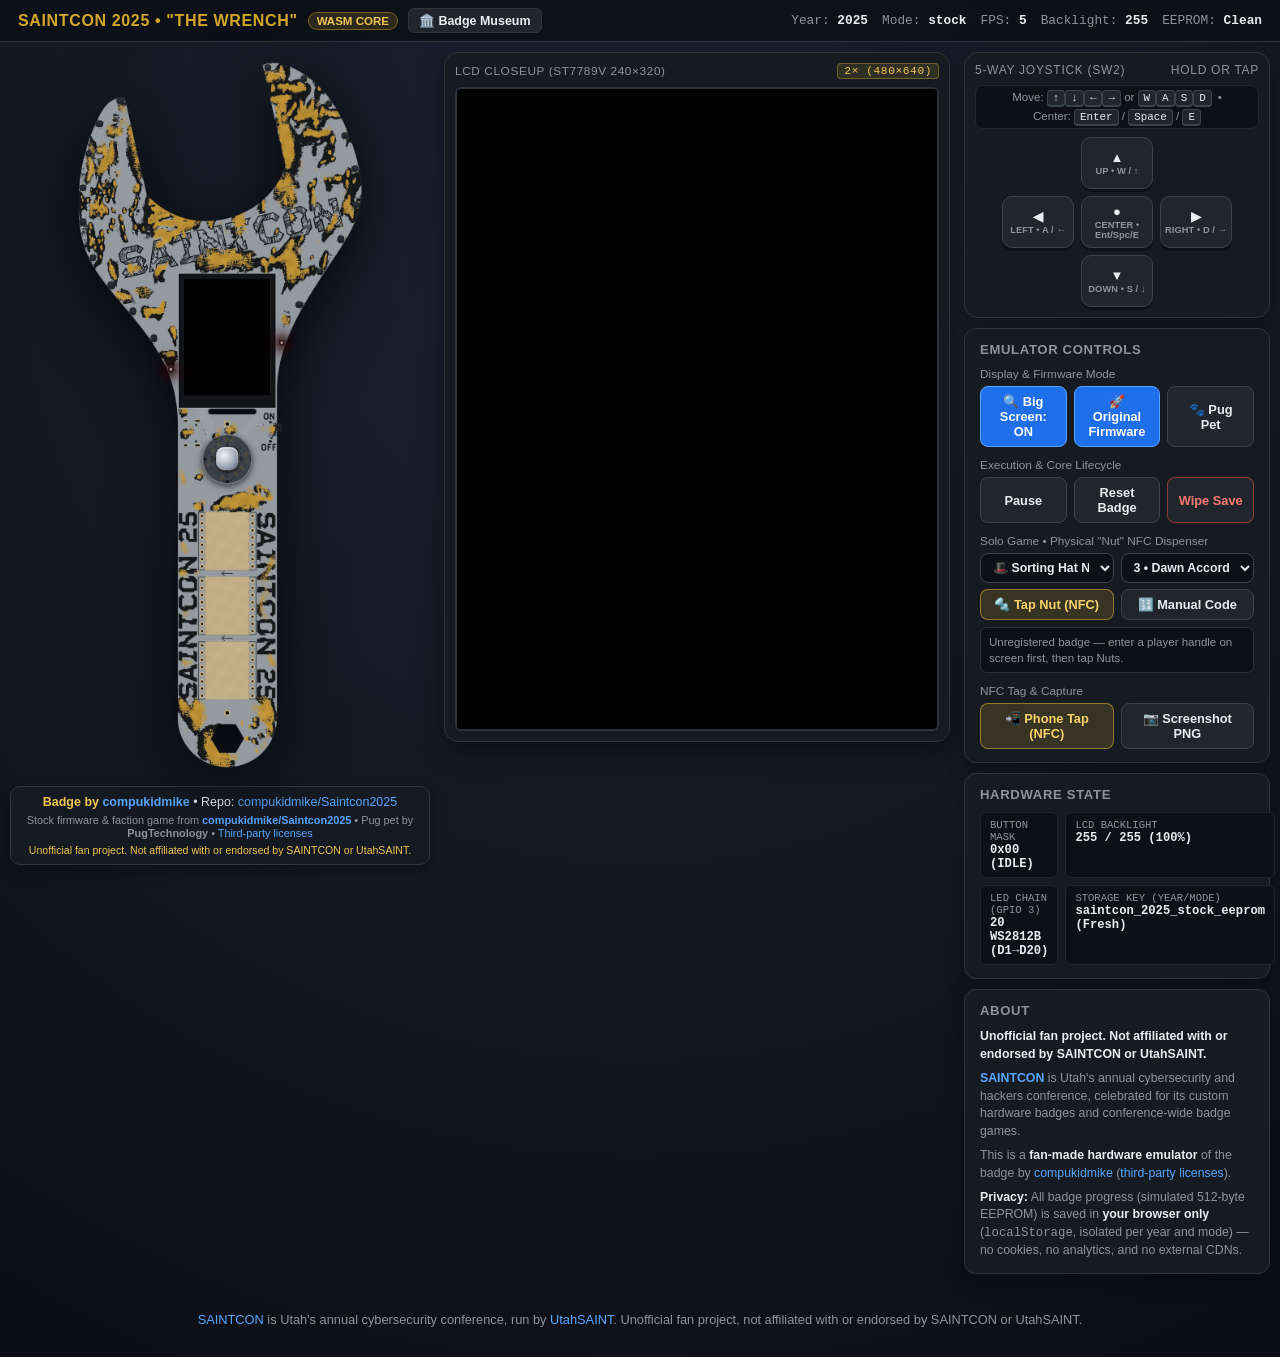
==== emulator/web/index.html @ 4a2c2d84 "Update from 31647ae" ====
<!DOCTYPE html>
<html lang="en">
<head>
  <meta charset="UTF-8" />
  <meta name="viewport" content="width=device-width, initial-scale=1.0" />
  <title>SAINTCON Badge Emulator</title>
  <script>
    (function () {
      var LIVE_YEARS = ['2023', '2024', '2025', '2026'];
      var PROD = 'sc.pug.technology';
      var host = (window.location.hostname || '').toLowerCase();
      var isProdDomain = host === PROD || host.endsWith('.' + PROD);
      var params = new URLSearchParams(window.location.search);
      if (isProdDomain && params.has('year')) {
        var yr = (params.get('year') || '').trim();
        var yearHost = yr.slice(2) + '.' + PROD;
        if (LIVE_YEARS.indexOf(yr) !== -1 && host !== yearHost) {
          params.delete('year');
          var qs = params.toString();
          window.location.replace('https://' + yearHost + '/' + (qs ? '?' + qs : '') + window.location.hash);
          return;
        }
      }
      if (host === PROD && !params.has('year')) {
        window.location.replace('museum.html' + window.location.search + window.location.hash);
      }
    })();
  </script>
  <style>
    :root {
      --bg-dark: #0d1117;
      --panel-bg: #161b22;
      --panel-border: #30363d;
      --text-main: #e6edf3;
      --text-muted: #8b949e;
      --accent-gold: #d4a72c;
      --accent-cyan: #39d353;
      --accent-blue: #58a6ff;
      --danger: #f85149;
    }

    * {
      box-sizing: border-box;
      user-select: none;
      -webkit-user-select: none;
    }

    body {
      margin: 0;
      padding: 0;
      background: radial-gradient(circle at 50% 18%, #1c2331 0%, #0b0e14 100%);
      color: var(--text-main);
      font-family: -apple-system, BlinkMacSystemFont, "Segoe UI", Roboto, Helvetica, Arial, sans-serif;
      min-height: 100vh;
      display: flex;
      flex-direction: column;
      align-items: center;
      overflow-x: hidden;
    }

    a {
      color: var(--accent-blue);
      text-decoration: none;
    }

    a:hover {
      text-decoration: underline;
    }

    header {
      width: 100%;
      max-width: 1480px;
      padding: 8px 18px;
      display: flex;
      align-items: center;
      justify-content: space-between;
      border-bottom: 1px solid var(--panel-border);
      background: rgba(13, 17, 23, 0.9);
      backdrop-filter: blur(8px);
      gap: 12px;
      flex-wrap: wrap;
    }

    .brand {
      display: flex;
      align-items: center;
      gap: 10px;
      flex-wrap: wrap;
    }

    .brand h1 {
      font-size: 1rem;
      margin: 0;
      letter-spacing: 0.04em;
      color: var(--accent-gold);
      text-transform: uppercase;
    }

    .badge-pill {
      font-size: 0.72rem;
      padding: 2px 8px;
      border-radius: 999px;
      font-weight: 600;
      background: rgba(212, 167, 44, 0.16);
      border: 1px solid rgba(212, 167, 44, 0.45);
      color: #f0c654;
    }

    .museum-nav-link {
      font-size: 0.78rem;
      font-weight: 600;
      padding: 4px 10px;
      border-radius: 6px;
      background: #21262d;
      border: 1px solid var(--panel-border);
      color: var(--text-main);
      text-decoration: none;
      transition: border-color 0.12s, background 0.12s;
    }

    .museum-nav-link:hover {
      border-color: var(--accent-blue);
      background: #292e36;
      text-decoration: none;
    }

    .status-strip {
      display: flex;
      align-items: center;
      gap: 14px;
      font-size: 0.8rem;
      font-family: ui-monospace, SFMono-Regular, Menlo, Monaco, Consolas, monospace;
      color: var(--text-muted);
      flex-wrap: wrap;
    }

    .status-strip strong {
      color: var(--text-main);
    }

    /* Main Workspace: Desktop fits badge height, Big Screen next to badge, Controls on right */
    main {
      width: 100%;
      max-width: 1560px;
      flex: 1;
      display: flex;
      flex-direction: row;
      align-items: flex-start;
      justify-content: center;
      gap: 14px;
      padding: 10px 10px 16px;
    }

    /* Column 1: Physical Badge + Credits Strip Under Badge */
    .badge-column {
      display: flex;
      flex-direction: column;
      align-items: center;
      gap: 8px;
      flex-shrink: 0;
      transition: opacity 0.12s ease;
    }

    .badge-column.badge-loading {
      visibility: hidden;
      opacity: 0;
    }

    .board-stage-wrap {
      position: relative;
      display: flex;
      justify-content: center;
      align-items: center;
    }

    /* Tall badge PCB: fit viewport height on desktop while leaving room for credits strip below */
    .board-stage {
      position: relative;
      height: clamp(460px, calc(100vh - 174px), 980px);
      max-width: 88vw;
      aspect-ratio: 784 / 1792;
      filter: drop-shadow(0 14px 32px rgba(0, 0, 0, 0.78));
      touch-action: none;
    }

    /* Landscape wrist badge PCB (e.g. 2024 844x570): size by width so 3-column desktop fits 1280px */
    .board-stage.landscape {
      width: clamp(300px, 28vw, 460px);
      height: auto;
    }

    .board-stage img#board-img {
      width: 100%;
      height: 100%;
      display: block;
      pointer-events: none;
    }

    /* Live LCD Screen Canvas on the PCB */
    .screen-holder {
      position: absolute;
      overflow: hidden;
      background: #05070a;
      box-shadow: inset 0 0 4px rgba(0, 0, 0, 0.9);
      border-radius: 1px;
    }

    .screen-holder.round {
      border-radius: 50%;
    }

    canvas#screen-canvas {
      width: 100%;
      height: 100%;
      display: block;
      image-rendering: -moz-crisp-edges;
      image-rendering: crisp-edges;
      image-rendering: pixelated;
      transform-origin: top left;
    }

    canvas#screen-canvas.touch-enabled,
    canvas#big-screen-canvas.touch-enabled {
      cursor: pointer;
      touch-action: none;
    }

    /* 20 WS2812B-2020 LEDs */
    .led-layer {
      position: absolute;
      inset: 0;
      pointer-events: none;
    }

    .led-dot {
      position: absolute;
      width: 2.3%;
      aspect-ratio: 1 / 1;
      transform: translate(-50%, -50%);
      border-radius: 50%;
      background: #1f242b;
      border: 1px solid rgba(40, 46, 54, 0.85);
      transition: box-shadow 0.03s linear;
    }

    .led-dot.off {
      background: radial-gradient(circle, #2a3038 0%, #15191e 75%, #0d1014 100%);
      box-shadow: inset 0 1px 2px rgba(255, 255, 255, 0.12);
    }

    /* On-board SW2 5-way joystick overlay */
    .sw2-overlay {
      position: absolute;
      transform: translate(-50%, -50%);
      border-radius: 50%;
      cursor: pointer;
      touch-action: none;
      display: flex;
      align-items: center;
      justify-content: center;
    }

    .sw2-Overlay-ring {
      position: absolute;
      inset: 0;
      border-radius: 50%;
      border: 1.5px solid rgba(255, 255, 255, 0.28);
      background: radial-gradient(circle, rgba(30, 36, 46, 0.55) 0%, rgba(12, 16, 22, 0.75) 100%);
      box-shadow: 0 2px 6px rgba(0, 0, 0, 0.65);
      transition: border-color 0.12s, background 0.12s;
    }

    .sw2-overlay:hover .sw2-Overlay-ring,
    .sw2-overlay.active .sw2-Overlay-ring {
      border-color: rgba(88, 166, 255, 0.85);
      background: radial-gradient(circle, rgba(45, 65, 95, 0.7) 0%, rgba(16, 24, 36, 0.85) 100%);
    }

    .sw2-cap {
      position: relative;
      width: 46%;
      height: 46%;
      border-radius: 35%;
      background: radial-gradient(circle at 35% 35%, #f0f4f8 0%, #9aa4b0 60%, #525a65 100%);
      box-shadow: 0 2px 5px rgba(0, 0, 0, 0.8), inset 0 1px 1px rgba(255, 255, 255, 0.8);
      transition: transform 0.05s ease-out, background 0.08s;
      pointer-events: none;
    }

    .sw2-overlay.center-pressed .sw2-cap {
      background: radial-gradient(circle at 35% 35%, #ffd875 0%, #d4a72c 70%, #8a6812 100%);
    }

    /* On-board physical push-button overlays (e.g. 2026 SW2=A, SW3=B) */
    .board-buttons-layer {
      position: absolute;
      inset: 0;
      pointer-events: none;
    }

    .board-push-btn {
      position: absolute;
      transform: translate(-50%, -50%);
      border-radius: 50%;
      border: 1.5px solid rgba(255, 255, 255, 0.32);
      background: radial-gradient(circle, rgba(24, 30, 40, 0.35) 0%, rgba(12, 16, 22, 0.55) 100%);
      color: rgba(255, 255, 255, 0.9);
      font-size: 0.72rem;
      font-weight: 800;
      display: flex;
      align-items: center;
      justify-content: center;
      cursor: pointer;
      pointer-events: auto;
      touch-action: none;
      box-shadow: 0 2px 6px rgba(0, 0, 0, 0.5);
      transition: border-color 0.1s, background 0.1s, transform 0.05s;
    }

    .board-push-btn:hover {
      border-color: rgba(88, 166, 255, 0.9);
      background: radial-gradient(circle, rgba(45, 70, 105, 0.55) 0%, rgba(16, 24, 36, 0.75) 100%);
    }

    .board-push-btn.pressed {
      transform: translate(-50%, -50%) scale(0.92);
      border-color: #ffd33d;
      background: radial-gradient(circle, rgba(212, 167, 44, 0.78) 0%, rgba(138, 104, 18, 0.85) 100%);
      color: #ffffff;
    }

    /* Credits Strip Directly Under the Badge (Owner Rule) */
    .badge-credits-strip {
      background: rgba(22, 27, 34, 0.92);
      border: 1px solid var(--panel-border);
      border-radius: 10px;
      padding: 7px 12px;
      text-align: center;
      max-width: 420px;
      width: 100%;
      box-shadow: 0 4px 14px rgba(0, 0, 0, 0.35);
      user-select: text;
      -webkit-user-select: text;
    }

    .badge-credits-strip .credits-primary {
      font-size: 0.78rem;
      color: var(--text-main);
      line-height: 1.35;
    }

    .badge-credits-strip .credits-primary strong {
      color: #f0c654;
    }

    .badge-credits-strip .credits-secondary {
      margin-top: 3px;
      font-size: 0.68rem;
      color: var(--text-muted);
      line-height: 1.25;
    }

    .badge-credits-strip .credits-disclaimer {
      margin-top: 3px;
      font-size: 0.66rem;
      color: #f0c654;
      line-height: 1.25;
    }

    /* Column 2: Big Screen Panel (Integer-scaled crisp 240x320 LCD copy next to badge) */
    .big-screen-column {
      display: flex;
      flex-direction: column;
      align-items: center;
      gap: 8px;
      flex-shrink: 0;
    }

    .big-screen-column.hidden {
      display: none !important;
    }

    .big-screen-card {
      background: var(--panel-bg);
      border: 1px solid var(--panel-border);
      border-radius: 14px;
      padding: 10px;
      display: flex;
      flex-direction: column;
      align-items: center;
      gap: 8px;
      box-shadow: 0 10px 28px rgba(0, 0, 0, 0.45);
    }

    .big-screen-header {
      width: 100%;
      display: flex;
      align-items: center;
      justify-content: space-between;
      font-size: 0.74rem;
      text-transform: uppercase;
      letter-spacing: 0.05em;
      color: var(--text-muted);
      gap: 8px;
    }

    .big-screen-scale-tag {
      font-family: ui-monospace, SFMono-Regular, Menlo, Monaco, Consolas, monospace;
      font-size: 0.7rem;
      color: #f0c654;
      background: rgba(212, 167, 44, 0.14);
      border: 1px solid rgba(212, 167, 44, 0.4);
      padding: 1px 6px;
      border-radius: 4px;
    }

    .big-screen-bezel {
      background: #05070a;
      border: 2px solid #2d333b;
      border-radius: 6px;
      overflow: hidden;
      box-shadow: inset 0 0 8px rgba(0, 0, 0, 0.95);
      display: flex;
      align-items: center;
      justify-content: center;
    }

    .big-screen-bezel.round {
      border-radius: 50%;
    }

    canvas#big-screen-canvas {
      display: block;
      width: 480px;
      height: 640px;
      image-rendering: -moz-crisp-edges;
      image-rendering: crisp-edges;
      image-rendering: pixelated;
    }

    /* Column 3: Joystick Pad + Controls + Telemetry + About */
    .controls-column {
      flex: 1;
      min-width: 286px;
      max-width: 420px;
      display: flex;
      flex-direction: column;
      gap: 10px;
    }

    /* Touch-Friendly 5-Way Joystick Pad + Key Hints */
    .touch-dpad-card {
      background: var(--panel-bg);
      border: 1px solid var(--panel-border);
      border-radius: 14px;
      padding: 10px 10px;
      display: flex;
      flex-direction: column;
      align-items: center;
      gap: 8px;
      width: 100%;
      box-shadow: 0 8px 24px rgba(0, 0, 0, 0.35);
    }

    .touch-dpad-title {
      font-size: 0.75rem;
      text-transform: uppercase;
      letter-spacing: 0.06em;
      color: var(--text-muted);
      display: flex;
      justify-content: space-between;
      align-items: center;
      width: 100%;
      gap: 6px;
      flex-wrap: wrap;
    }

    .key-hints-bar {
      width: 100%;
      display: flex;
      flex-wrap: wrap;
      justify-content: center;
      gap: 6px;
      font-size: 0.72rem;
      color: var(--text-muted);
      background: #0d1117;
      border: 1px solid #21262d;
      border-radius: 8px;
      padding: 5px 8px;
    }

    .key-hints-bar kbd {
      background: #21262d;
      border: 1px solid #3b434d;
      border-bottom-width: 2px;
      border-radius: 4px;
      padding: 1px 5px;
      font-family: ui-monospace, SFMono-Regular, Menlo, Monaco, Consolas, monospace;
      font-size: 0.68rem;
      color: var(--text-main);
    }

    .pad-layout {
      display: flex;
      align-items: center;
      justify-content: center;
      gap: 10px;
      width: 100%;
      flex-wrap: nowrap;
    }

    .dpad-grid {
      display: grid;
      grid-template-columns: repeat(3, 72px);
      grid-template-rows: repeat(3, 52px);
      gap: 7px;
      touch-action: none;
    }

    .pad-layout:has(.action-pad-col.visible) .dpad-grid {
      grid-template-columns: repeat(3, 58px);
      grid-template-rows: repeat(3, 48px);
      gap: 6px;
    }

    .action-pad-col {
      display: none;
      flex-direction: column;
      gap: 10px;
      touch-action: none;
    }

    .action-pad-col.visible {
      display: flex;
    }

    .action-pad-btn {
      width: 64px;
      height: 73px;
      border-radius: 14px;
      background: #21262d;
      border: 1px solid #3b434d;
    }

    .action-pad-btn.btn-a {
      border-color: rgba(63, 185, 80, 0.55);
    }

    .action-pad-btn.btn-b {
      border-color: rgba(212, 167, 44, 0.55);
    }

    .dpad-btn {
      background: #21262d;
      border: 1px solid #3b434d;
      border-radius: 10px;
      color: var(--text-main);
      font-size: 0.82rem;
      font-weight: 700;
      display: flex;
      flex-direction: column;
      align-items: center;
      justify-content: center;
      cursor: pointer;
      touch-action: none;
      box-shadow: 0 3px 0 #0d1117;
      transition: transform 0.05s, background 0.08s, border-color 0.08s;
      padding: 2px;
    }

    .dpad-btn span.sub {
      font-size: 0.58rem;
      font-weight: 600;
      color: var(--text-muted);
      margin-top: 1px;
      letter-spacing: 0.01em;
    }

    .dpad-btn:active,
    .dpad-btn.pressed {
      transform: translateY(2px);
      box-shadow: 0 1px 0 #0d1117;
      background: #1f6feb;
      border-color: #79c0ff;
      color: #ffffff;
    }

    .dpad-btn:active span.sub,
    .dpad-btn.pressed span.sub {
      color: #dbeafe;
    }

    .dpad-btn.center-btn.pressed {
      background: #b8860b;
      border-color: #ffd33d;
    }

    .panel-card {
      background: var(--panel-bg);
      border: 1px solid var(--panel-border);
      border-radius: 12px;
      padding: 13px 15px;
      box-shadow: 0 6px 20px rgba(0, 0, 0, 0.3);
    }

    .panel-card h2 {
      margin: 0 0 10px 0;
      font-size: 0.82rem;
      text-transform: uppercase;
      letter-spacing: 0.05em;
      color: var(--text-muted);
      display: flex;
      align-items: center;
      justify-content: space-between;
    }

    .control-group {
      margin-bottom: 11px;
    }

    .control-group:last-child {
      margin-bottom: 0;
    }

    .control-label {
      font-size: 0.74rem;
      color: var(--text-muted);
      margin-bottom: 5px;
      display: block;
    }

    .btn-row {
      display: flex;
      gap: 7px;
      flex-wrap: wrap;
    }

    button.ctrl-btn {
      flex: 1;
      min-width: 56px;
      padding: 7px 10px;
      border-radius: 8px;
      border: 1px solid #3b434d;
      background: #21262d;
      color: var(--text-main);
      font-size: 0.8rem;
      font-weight: 600;
      cursor: pointer;
      transition: background 0.12s, border-color 0.12s, transform 0.05s;
    }

    button.ctrl-btn:hover:not(:disabled) {
      background: #292e36;
      border-color: #58a6ff;
    }

    button.ctrl-btn:active:not(:disabled) {
      transform: translateY(1px);
    }

    button.ctrl-btn.active {
      background: #1f6feb;
      border-color: #58a6ff;
      color: #ffffff;
    }

    button.ctrl-btn:disabled {
      opacity: 0.55;
      cursor: not-allowed;
    }

    button.ctrl-btn.warn {
      border-color: rgba(248, 81, 73, 0.5);
      color: #ff7b72;
    }

    button.ctrl-btn.warn:hover {
      background: rgba(248, 81, 73, 0.18);
      border-color: var(--danger);
    }

    button.ctrl-btn.gold {
      background: rgba(212, 167, 44, 0.18);
      border-color: rgba(212, 167, 44, 0.6);
      color: #f8d26a;
    }

    button.ctrl-btn.gold:hover {
      background: rgba(212, 167, 44, 0.28);
      border-color: #f8d26a;
    }

    select.nut-select {
      flex: 1;
      min-width: 110px;
      padding: 6px 8px;
      border-radius: 8px;
      border: 1px solid #3b434d;
      background: #0d1117;
      color: var(--text-main);
      font-size: 0.77rem;
      font-weight: 600;
    }

    select.nut-select:focus {
      outline: none;
      border-color: #58a6ff;
    }

    .nut-status-box {
      margin-top: 7px;
      padding: 6px 8px;
      border-radius: 7px;
      background: #0d1117;
      border: 1px solid #2a313a;
      font-size: 0.72rem;
      color: var(--text-muted);
      line-height: 1.4;
    }

    .nut-status-box strong {
      color: #f8d26a;
      font-family: ui-monospace, SFMono-Regular, Menlo, Monaco, Consolas, monospace;
    }

    /* 2024 Virtual IR Towers Panel */
    .towers-hint {
      font-size: 0.73rem;
      color: var(--text-muted);
      line-height: 1.38;
      margin: 0 0 7px 0;
    }

    .towers-hint strong {
      color: #f0c654;
    }

    .towers-grid {
      display: grid;
      grid-template-columns: repeat(2, minmax(0, 1fr));
      gap: 5px;
      margin-bottom: 7px;
    }

    button.tower-station-btn {
      display: flex;
      flex-direction: column;
      align-items: flex-start;
      gap: 2px;
      padding: 5px 7px;
      border-radius: 8px;
      border: 1px solid #30363d;
      background: #0d1117;
      color: var(--text-main);
      cursor: pointer;
      text-align: left;
      transition: border-color 0.1s, background 0.1s;
    }

    button.tower-station-btn:hover {
      border-color: #f0883e;
      background: rgba(240, 136, 62, 0.12);
    }

    button.tower-station-btn.active-beacon {
      border-color: #f0883e;
      background: rgba(240, 136, 62, 0.18);
      box-shadow: 0 0 0 1px rgba(240, 136, 62, 0.35) inset;
    }

    button.tower-station-btn.defeated {
      border-color: rgba(63, 185, 80, 0.55);
      background: rgba(46, 160, 67, 0.11);
    }

    .tower-btn-top {
      width: 100%;
      display: flex;
      align-items: center;
      justify-content: space-between;
      gap: 4px;
      font-size: 0.73rem;
      font-weight: 700;
    }

    .tower-name {
      overflow: hidden;
      text-overflow: ellipsis;
      white-space: nowrap;
    }

    .tower-lvl {
      font-family: ui-monospace, SFMono-Regular, Menlo, Monaco, Consolas, monospace;
      font-size: 0.65rem;
      color: #f0c654;
      background: rgba(212, 167, 44, 0.14);
      border: 1px solid rgba(212, 167, 44, 0.38);
      border-radius: 4px;
      padding: 0 4px;
      flex-shrink: 0;
    }

    .tower-meta {
      font-size: 0.65rem;
      font-family: ui-monospace, SFMono-Regular, Menlo, Monaco, Consolas, monospace;
      color: var(--text-muted);
      overflow: hidden;
      text-overflow: ellipsis;
      white-space: nowrap;
      width: 100%;
    }

    button.tower-station-btn.defeated .tower-meta {
      color: #56d364;
    }

    /* 2023 Incidents Companion — 4 Virtual I2C Minibadge Slots */
    .mb-slots-grid {
      display: grid;
      grid-template-columns: repeat(2, minmax(0, 1fr));
      gap: 6px;
      margin-bottom: 7px;
    }

    .mb-slot-item {
      display: flex;
      flex-direction: column;
      gap: 2px;
    }

    .mb-slot-label {
      font-size: 0.65rem;
      font-weight: 700;
      letter-spacing: 0.03em;
      color: var(--text-muted);
      font-family: ui-monospace, SFMono-Regular, Menlo, Monaco, Consolas, monospace;
    }

    /* Phone Tap Notification Banner: Styled like a phone notification sliding in, dismisses on click */
    .phone-notification {
      position: fixed;
      top: 54px;
      right: 20px;
      transform: translateY(-150%);
      width: min(92vw, 400px);
      background: rgba(20, 28, 42, 0.97);
      backdrop-filter: blur(14px);
      -webkit-backdrop-filter: blur(14px);
      border: 1px solid rgba(121, 192, 255, 0.5);
      border-radius: 18px;
      padding: 12px 16px;
      display: flex;
      flex-direction: column;
      gap: 5px;
      box-shadow: 0 18px 42px rgba(0, 0, 0, 0.75), 0 0 0 1px rgba(255, 255, 255, 0.08) inset;
      cursor: pointer;
      z-index: 1000;
      opacity: 0;
      pointer-events: none;
      transition: transform 0.32s cubic-bezier(0.22, 1, 0.36, 1), opacity 0.24s ease;
    }

    .phone-notification.visible {
      transform: translateY(0);
      opacity: 1;
      pointer-events: auto;
    }

    .phone-notif-pill-handle {
      width: 36px;
      height: 4px;
      border-radius: 999px;
      background: rgba(255, 255, 255, 0.24);
      align-self: center;
      margin-bottom: 2px;
    }

    .notif-header {
      display: flex;
      align-items: center;
      justify-content: space-between;
      font-size: 0.72rem;
      color: #93c5fd;
      text-transform: uppercase;
      letter-spacing: 0.05em;
      font-weight: 600;
    }

    .notif-dismiss-hint {
      font-size: 0.68rem;
      color: #9ca3af;
      text-transform: none;
      font-weight: 500;
    }

    .notif-body {
      font-size: 0.94rem;
      font-weight: 600;
      color: #f9fafb;
      word-break: break-word;
      line-height: 1.35;
    }

    .notif-meta {
      font-size: 0.71rem;
      font-family: ui-monospace, SFMono-Regular, Menlo, Monaco, Consolas, monospace;
      color: #9ca3af;
    }

    .telemetry-grid {
      display: grid;
      grid-template-columns: repeat(2, 1fr);
      gap: 7px;
      font-size: 0.76rem;
      font-family: ui-monospace, SFMono-Regular, Menlo, Monaco, Consolas, monospace;
    }

    .telemetry-item {
      background: #0d1117;
      border: 1px solid #21262d;
      border-radius: 6px;
      padding: 6px 9px;
    }

    .telemetry-item .k {
      color: var(--text-muted);
      font-size: 0.66rem;
      display: block;
    }

    .telemetry-item .v {
      color: var(--text-main);
      font-weight: 600;
    }

    /* Short About Section */
    .about-card p {
      margin: 0 0 7px 0;
      font-size: 0.77rem;
      line-height: 1.42;
      color: var(--text-muted);
      user-select: text;
      -webkit-user-select: text;
    }

    .about-card p:last-child {
      margin-bottom: 0;
    }

    .about-card strong {
      color: var(--text-main);
    }

    /* Coming Soon Overlay for Unbuilt Years */
    .coming-soon-banner {
      display: none;
      background: rgba(212, 167, 44, 0.12);
      border: 1px solid rgba(212, 167, 44, 0.5);
      border-radius: 12px;
      padding: 16px 20px;
      max-width: 640px;
      margin: 18px auto 0;
      text-align: center;
    }

    .coming-soon-banner.visible {
      display: block;
    }

    .coming-soon-banner.error {
      background: rgba(248, 81, 73, 0.16);
      border-color: rgba(248, 81, 73, 0.65);
      color: #ffdcd7;
    }

    .storage-warning-note {
      display: none;
      margin-top: 6px;
      padding: 5px 8px;
      border-radius: 6px;
      background: rgba(248, 81, 73, 0.15);
      border: 1px solid rgba(248, 81, 73, 0.55);
      color: #ff7b72;
      font-size: 0.72rem;
      font-weight: 600;
      text-align: center;
    }

    .storage-warning-note.visible {
      display: block;
    }

    /* Phone / Narrow Viewport Layout: Badge on top, then Big Joystick Pad, Big Screen off by default */
    @media (max-width: 820px) {
      header {
        padding: 6px 12px;
        gap: 6px;
      }

      .brand h1 {
        font-size: 0.9rem;
      }

      .status-strip {
        gap: 8px;
        font-size: 0.72rem;
      }

      main {
        flex-direction: column;
        align-items: center;
        gap: 10px;
        padding: 8px 10px 20px;
      }

      .badge-column {
        order: 1;
        width: 100%;
        gap: 6px;
      }

      .board-stage {
        height: min(45vh, 390px);
        min-height: 280px;
        max-width: 82vw;
      }

      .board-stage.landscape {
        width: min(94vw, 420px);
        max-width: 94vw;
        height: auto;
        min-height: 0;
      }

      .badge-credits-strip {
        padding: 5px 10px;
      }

      .badge-credits-strip .credits-primary {
        font-size: 0.7rem;
      }

      .badge-credits-strip .credits-secondary {
        font-size: 0.63rem;
      }

      .controls-column {
        order: 2;
        width: 100%;
        max-width: 400px;
        gap: 10px;
      }

      .big-screen-column {
        order: 3;
        width: 100%;
      }

      .phone-notification {
        top: 12px;
        left: 50%;
        right: auto;
        transform: translate(-50%, -150%);
      }

      .phone-notification.visible {
        transform: translate(-50%, 0);
      }
    }
    .site-footer {
      text-align: center;
      font-size: 0.8rem;
      color: #8b949e;
      padding: 20px 16px 28px;
      line-height: 1.6;
    }
    .site-footer a { color: #58a6ff; text-decoration: none; }
    .site-footer a:hover { text-decoration: underline; }
  </style>
</head>
<body>
  <!-- Sliding Phone NFC Tap Notification (Click anywhere on card to dismiss) -->
  <div id="phone-notification" class="phone-notification" role="status" aria-live="polite" title="Click to dismiss">
    <div class="phone-notif-pill-handle"></div>
    <div class="notif-header">
      <span>📲 NFC Tag Read • ST25DV04K</span>
      <span class="notif-dismiss-hint">Tap to dismiss ✕</span>
    </div>
    <div id="notif-text" class="notif-body">—</div>
    <div id="notif-meta" class="notif-meta">NDEF Text Record (Bytes 0–255)</div>
  </div>

  <header>
    <div class="brand">
      <h1 id="page-heading">SAINTCON Badge Emulator</h1>
      <span id="core-mode-pill" class="badge-pill">LOADING...</span>
      <a class="museum-nav-link" id="museum-nav-link" href="museum.html">🏛️ Badge Museum</a>
    </div>
    <div class="status-strip">
      <span>Year: <strong id="year-readout">—</strong></span>
      <span>Mode: <strong id="mode-readout">—</strong></span>
      <span>FPS: <strong id="fps-readout">0</strong></span>
      <span id="speed-strip-item">Speed: <strong id="speed-readout">1x</strong></span>
      <span>Backlight: <strong id="backlight-readout">255</strong></span>
      <span>EEPROM: <strong id="eeprom-status">Clean</strong></span>
    </div>
  </header>

  <div id="coming-soon-banner" class="coming-soon-banner"></div>

  <main>
    <!-- Column 1: Physical Badge + Credits Strip Under Badge -->
    <div id="badge-column" class="badge-column badge-loading">
      <div class="board-stage-wrap">
        <div id="board-stage" class="board-stage">
          <img id="board-img" src="[data-uri]" alt="SAINTCON Badge PCB" draggable="false" />
          <div id="screen-holder" class="screen-holder">
            <canvas id="screen-canvas" width="240" height="320"></canvas>
          </div>
          <div id="led-layer" class="led-layer"></div>
          <div id="sw2-overlay" class="sw2-overlay" title="5-Way Navigation Switch: Drag/Hold or Click">
            <div class="sw2-Overlay-ring"></div>
            <div id="sw2-cap" class="sw2-cap"></div>
          </div>
          <div id="board-buttons-layer" class="board-buttons-layer"></div>
        </div>
      </div>

      <!-- Credits Strip Directly Under the Badge (Visible on Page) -->
      <div id="badge-credits-strip" class="badge-credits-strip" aria-label="Badge Credits">
        <div class="credits-primary" id="credits-primary-line">
          Loading badge profile…
        </div>
        <div class="credits-secondary" id="credits-secondary-line"></div>
        <div class="credits-disclaimer" id="credits-disclaimer-line">
          Unofficial fan project. Not affiliated with or endorsed by SAINTCON or UtahSAINT.
        </div>
      </div>
    </div>

    <!-- Column 2: Big Screen Copy (integer scaled, nearest-neighbor; ON by default on desktop, OFF on phones) -->
    <div id="big-screen-panel" class="big-screen-column">
      <div class="big-screen-card">
        <div class="big-screen-header">
          <span id="big-screen-title">LCD Closeup (ST7789V 240×320)</span>
          <span id="big-screen-scale-label" class="big-screen-scale-tag">2× (480×640)</span>
        </div>
        <div id="big-screen-bezel" class="big-screen-bezel">
          <canvas id="big-screen-canvas" width="480" height="640"></canvas>
        </div>
      </div>
    </div>

    <!-- Column 3: Big Joystick Pad / Virtual Towers (immediately under badge on phones) + Controls + Hardware State + About -->
    <div class="controls-column">
      <!-- 2024 Wrist Badge Virtual IR Towers Panel -->
      <div class="panel-card" id="towers-panel-card" style="display: none;" aria-label="Virtual IR Tower Stations">
        <h2>Towers (11 IR Stations)</h2>
        <p class="towers-hint">
          <strong>Touchscreen badge:</strong> tap or drag directly on the badge LCD. Click a tower below to walk up to its IR beacon:
        </p>
        <div id="towers-grid" class="towers-grid" aria-label="11 Virtual IR Tower Stations"></div>
        <div class="btn-row" style="margin-bottom: 6px;">
          <button type="button" class="ctrl-btn gold" id="btn-ir-levelup" title="Send a Community Level-Up IR beacon">⬆️ Level-Up IR</button>
          <button type="button" class="ctrl-btn" id="btn-ir-savior" title="Send a Savior revive IR beacon when disconnected">🚑 Savior IR</button>
          <button type="button" class="ctrl-btn" id="btn-towers-respawn" title="Restore all 11 towers to full health">🔄 Respawn</button>
        </div>
        <div class="btn-row">
          <select id="wrist-tilt-select" class="nut-select" aria-label="Wrist Accelerometer Tilt (MC3419)">
            <option value="0,0,16384">⌚ Wrist Tilt: Flat (0, 0, +1g)</option>
            <option value="-16384,0,0">⌚ Wrist Tilt: Left (-1g, 0, 0)</option>
            <option value="16384,0,0">⌚ Wrist Tilt: Right (+1g, 0, 0)</option>
            <option value="0,16384,0">⌚ Wrist Tilt: Forward (0, +1g, 0)</option>
            <option value="0,-16384,0">⌚ Wrist Tilt: Back (0, -1g, 0)</option>
            <option value="0,0,-16384">⌚ Wrist Tilt: Flipped (0, 0, -1g)</option>
          </select>
        </div>
        <div class="nut-status-box" id="towers-status-box">
          Tap the badge screen to register a handle, then click any tower above to receive its IR beacon.
        </div>
      </div>

      <!-- Larger Touch-Friendly Joystick + Action Buttons Pad with Key Hints -->
      <div class="touch-dpad-card" id="touch-dpad-card" aria-label="Touch Controls Pad">
        <div class="touch-dpad-title">
          <span id="dpad-title-label">5-Way Joystick (SW2)</span>
          <span>Hold or Tap</span>
        </div>
        <div id="key-hints-bar" class="key-hints-bar" aria-label="Keyboard Controls Hint">
          <span>Move: <kbd>↑</kbd><kbd>↓</kbd><kbd>←</kbd><kbd>→</kbd> or <kbd>W</kbd><kbd>A</kbd><kbd>S</kbd><kbd>D</kbd></span>
          <span>•</span>
          <span>Center: <kbd>Enter</kbd> / <kbd>Space</kbd> / <kbd>E</kbd></span>
        </div>
        <div class="pad-layout">
          <div class="dpad-grid">
            <div></div>
            <button type="button" class="dpad-btn" data-btn-bit="1" id="pad-up">
              ▲<span class="sub">UP • W / ↑</span>
            </button>
            <div></div>

            <button type="button" class="dpad-btn" data-btn-bit="4" id="pad-left">
              ◀<span class="sub">LEFT • A / ←</span>
            </button>
            <button type="button" class="dpad-btn center-btn" data-btn-bit="16" id="pad-center">
              ●<span class="sub" id="pad-center-sub">OK • Ent/Spc/E</span>
            </button>
            <button type="button" class="dpad-btn" data-btn-bit="8" id="pad-right">
              ▶<span class="sub">RIGHT • D / →</span>
            </button>

            <div></div>
            <button type="button" class="dpad-btn" data-btn-bit="2" id="pad-down">
              ▼<span class="sub">DOWN • S / ↓</span>
            </button>
            <div></div>
          </div>
          <div id="action-pad-col" class="action-pad-col"></div>
        </div>
      </div>

      <!-- 2023 Incidents Companion Panel (4 Minibadge Slots + Solo IR & Vending) -->
      <div class="panel-card" id="incidents-panel-card" style="display: none;" aria-label="2023 Incidents Companion">
        <h2>Incidents Companion</h2>
        <p class="towers-hint">
          Plug virtual I2C minibadges into the 4 PCB slots (<code>U9</code>, <code>U10</code>, <code>U13</code>, <code>U14</code>) for gear buffs, or send solo IR beacons:
        </p>
        <div class="mb-slots-grid" aria-label="4 Virtual I2C Minibadge Slots">
          <label class="mb-slot-item">
            <span class="mb-slot-label">SLOT 1 (U9)</span>
            <select id="mb-slot-0" class="nut-select" aria-label="Minibadge Slot 1 (U9)"></select>
          </label>
          <label class="mb-slot-item">
            <span class="mb-slot-label">SLOT 2 (U10)</span>
            <select id="mb-slot-1" class="nut-select" aria-label="Minibadge Slot 2 (U10)"></select>
          </label>
          <label class="mb-slot-item">
            <span class="mb-slot-label">SLOT 3 (U13)</span>
            <select id="mb-slot-2" class="nut-select" aria-label="Minibadge Slot 3 (U13)"></select>
          </label>
          <label class="mb-slot-item">
            <span class="mb-slot-label">SLOT 4 (U14)</span>
            <select id="mb-slot-3" class="nut-select" aria-label="Minibadge Slot 4 (U14)"></select>
          </label>
        </div>
        <div class="btn-row" style="margin-bottom: 6px;">
          <button type="button" class="ctrl-btn gold" id="btn-sc23-levelup" title="Beam a one-time Level-Up NEC IR code while on Level-up → Level Up">⬆️ Level-Up IR</button>
          <button type="button" class="ctrl-btn" id="btn-sc23-party-ir" title="Beam Bot Party NEC IR code 232323 while on Party → Find Party">🤝 Party IR</button>
          <button type="button" class="ctrl-btn" id="btn-sc23-bot-allies" title="Toggle BotAlpha &amp; BotBravo allies for solo party Incident battles">🤖 Bot Allies: OFF</button>
        </div>
        <div class="btn-row">
          <button type="button" class="ctrl-btn" id="btn-sc23-starter-gear" title="Plug a balanced 4-slot set (Klipper Helm, SAINTCON Hoodie, Pixel Broadsword, Hot Coffee) into U9–U14">🎒 Starter Gear</button>
          <button type="button" class="ctrl-btn" id="btn-sc23-loot" title="Add +1 pending loot drop to test the Vending machine menu">🎁 +1 Loot Drop</button>
        </div>
        <div class="nut-status-box" id="incidents-status-box">
          First boot: use ↑/↓ + A (Z / Enter) to choose a class, avatar, and handle on the badge.
        </div>
      </div>

      <!-- Emulator Controls Panel -->
      <div class="panel-card">
        <h2>Emulator Controls</h2>

        <div class="control-group">
          <span class="control-label">Display &amp; Firmware Mode</span>
          <div class="btn-row" id="display-mode-row">
            <button type="button" class="ctrl-btn active" id="btn-big-screen" aria-pressed="true">
              🔍 Big Screen: ON
            </button>
            <span id="mode-buttons-slot" style="display: contents;">
              <button type="button" class="ctrl-btn active" id="btn-mode-stock" data-mode="stock">
                🚀 Original Firmware
              </button>
              <button type="button" class="ctrl-btn" id="btn-mode-pug" data-mode="pug">
                🐾 Pug Pet
              </button>
            </span>
          </div>
        </div>

        <div class="control-group" id="speed-control-group">
          <span class="control-label">Pet Time Multiplier (`emu_set_speed`)</span>
          <div class="btn-row" id="speed-btn-group">
            <button type="button" class="ctrl-btn active" data-speed="1">1x</button>
            <button type="button" class="ctrl-btn" data-speed="10">10x</button>
            <button type="button" class="ctrl-btn" data-speed="60">60x</button>
            <button type="button" class="ctrl-btn" data-speed="600">600x</button>
          </div>
        </div>

        <div class="control-group">
          <span class="control-label">Execution &amp; Core Lifecycle</span>
          <div class="btn-row">
            <button type="button" class="ctrl-btn" id="btn-pause">Pause</button>
            <button type="button" class="ctrl-btn" id="btn-reset">Reset Badge</button>
            <button type="button" class="ctrl-btn warn" id="btn-wipe">Wipe Save</button>
          </div>
        </div>

        <div class="control-group" id="stock-nut-group" style="display: none;">
          <span class="control-label">Solo Game • Physical "Nut" NFC Dispenser</span>
          <div class="btn-row" style="margin-bottom: 6px;">
            <select id="nut-type-select" class="nut-select" aria-label="Nut Type">
              <option value="SORTING_HAT">🎩 Sorting Hat Nut (Assign Faction)</option>
              <option value="TELECOM">📡 Telecom Node Nut (+75 cr, Unlock Sector)</option>
              <option value="CONTEST">🏆 Contest Nut (+120 cr)</option>
              <option value="EVENT">🎟️ Event Nut (+50 cr)</option>
              <option value="VENDOR">🤝 Vendor Nut (+40 cr)</option>
              <option value="COMMUNITY">🌟 Community Level Nut (+100 cr)</option>
            </select>
            <select id="nut-faction-select" class="nut-select" aria-label="Sorting Hat Faction">
              <option value="3">3 • Dawn Accord (Gold)</option>
              <option value="1">1 • Aether Watch (Blue)</option>
              <option value="2">2 • Verdant Pact (Green)</option>
              <option value="4">4 • Iron Howl (Orange)</option>
              <option value="5">5 • Ember Claw (Red)</option>
              <option value="6">6 • Dream Coil (Purple)</option>
              <option value="0">Auto Faction</option>
            </select>
          </div>
          <div class="btn-row">
            <button type="button" class="ctrl-btn gold" id="btn-tap-nut">🔩 Tap Nut (NFC)</button>
            <button type="button" class="ctrl-btn" id="btn-dispense-code" title="Generate a one-time 5-character code to enter manually in Code Entry">🔢 Manual Code</button>
          </div>
          <div class="nut-status-box" id="nut-status-box">
            Register a handle on the badge, then tap a <strong>Sorting Hat</strong> Nut to join a faction and <strong>Telecom</strong> Nuts to unlock the 31-node map.
          </div>
        </div>

        <div class="control-group">
          <span class="control-label" id="nfc-capture-label">NFC Tag &amp; Capture</span>
          <div class="btn-row">
            <button type="button" class="ctrl-btn gold" id="btn-phone-tap">📲 Phone Tap (NFC)</button>
            <button type="button" class="ctrl-btn" id="btn-screenshot">📷 Screenshot PNG</button>
          </div>
        </div>
      </div>

      <!-- Hardware & Persistence Telemetry -->
      <div class="panel-card">
        <h2>Hardware State</h2>
        <div class="telemetry-grid">
          <div class="telemetry-item">
            <span class="k" id="tel-buttons-label">BUTTON MASK</span>
            <span class="v" id="tel-buttons">0x00 (IDLE)</span>
          </div>
          <div class="telemetry-item">
            <span class="k">LCD BACKLIGHT</span>
            <span class="v" id="tel-backlight">255 / 255 (100%)</span>
          </div>
          <div class="telemetry-item">
            <span class="k" id="tel-leds-label">LED CHAIN (GPIO 3)</span>
            <span class="v" id="tel-leds">20 WS2812B (D1→D20)</span>
          </div>
          <div class="telemetry-item">
            <span class="k">STORAGE KEY (YEAR/MODE)</span>
            <span class="v" id="tel-eeprom">localStorage Synced</span>
          </div>
        </div>
        <div id="storage-warning-note" class="storage-warning-note" role="alert">
          Not saved: browser storage unavailable
        </div>
      </div>

      <!-- Short About Section (Owner Rule) -->
      <div class="panel-card about-card" id="about-section">
        <h2>About</h2>
        <p id="about-disclaimer-para">
          <strong>Unofficial fan project. Not affiliated with or endorsed by SAINTCON or UtahSAINT.</strong>
        </p>
        <p>
          <strong><a href="https://saintcon.org" target="_blank" rel="noopener">SAINTCON</a></strong> is Utah's annual cybersecurity and hackers conference, celebrated for its custom hardware badges and conference-wide badge games.
        </p>
        <p id="about-author-para">
          This is a <strong>fan-made hardware emulator</strong> of the badge by <a href="https://github.com/compukidmike" target="_blank" rel="noopener">compukidmike</a>.
        </p>
        <p id="about-privacy-para">
          <strong>Privacy:</strong> All badge progress (simulated 512-byte EEPROM/NVS) is saved in <strong>your browser only</strong> (<code>localStorage</code>, isolated per year and mode) — no cookies, no analytics, and no external CDNs.
        </p>
      </div>
    </div>
  </main>
  <footer class="site-footer">
    <a href="https://saintcon.org/" target="_blank" rel="noopener">SAINTCON</a> is Utah's annual cybersecurity conference, run by
    <a href="https://saintcon.org/about" target="_blank" rel="noopener">UtahSAINT</a>.
    Unofficial fan project, not affiliated with or endorsed by SAINTCON or UtahSAINT.
  </footer>

  <script src="mock-core.js"></script>
  <script src="badges/2023/fake-server.js"></script>
  <script src="badges/2024/fake-server.js"></script>
  <script src="badges/2025/fake-server.js"></script>
  <script>
    (function () {
      'use strict';

      const VALID_SPEEDS = [1, 10, 60, 600];
      const DESKTOP_BREAKPOINT_PX = 820;
      const MAX_STEP_DT_MS = 100;
      const MAX_HIDDEN_CATCHUP_MS = 300000; // Bound catch-up at 5 min of real time in 100 ms steps
      const LIVE_YEARS = ['2023', '2024', '2025', '2026'];
      const COMING_SOON_YEARS = []; // Only years explicitly listed as coming soon
      const WASM_MISSING_MSG = 'This emulator needs WebAssembly; it may be turned off, e.g. iPhone Lockdown Mode';

      const urlParams = new URLSearchParams(window.location.search);
      const isMockRequested = urlParams.get('mock') === '1';
      const hostLower = (window.location.hostname || '').toLowerCase();
      const PROD_DOMAIN = 'sc.pug.technology';
      const isProdSubdomain = hostLower.endsWith('.' + PROD_DOMAIN);

      // Default directional & center bits (overridden/extended by badge.json buttons[])
      const BTN_UP = 1 << 0;
      const BTN_DOWN = 1 << 1;
      const BTN_LEFT = 1 << 2;
      const BTN_RIGHT = 1 << 3;
      const BTN_CENTER = 1 << 4;

      // Resolve badge year from ?year=2025 or hostname <yy>.sc.pug.technology (default 2025)
      function resolveYear() {
        const params = new URLSearchParams(window.location.search);
        const qYear = params.get('year');
        if (qYear && /^\d{4}$/.test(qYear.trim())) {
          return qYear.trim();
        }
        const hostMatch = /^(\d{2})\.sc\.pug\.technology$/i.exec(window.location.hostname || '');
        if (hostMatch) {
          return '20' + hostMatch[1];
        }
        return '2025';
      }

      function resolveInitialMode() {
        const params = new URLSearchParams(window.location.search);
        const qMode = params.get('mode');
        if (qMode && /^[a-z0-9_-]+$/i.test(qMode.trim())) {
          return qMode.trim().toLowerCase();
        }
        return null;
      }

      function yearHref(yr, mode) {
        if ((isProdSubdomain || hostLower === PROD_DOMAIN) && LIVE_YEARS.includes(String(yr))) {
          return `https://${String(yr).slice(2)}.${PROD_DOMAIN}/${mode ? '?mode=' + encodeURIComponent(mode) : ''}`;
        }
        return `?year=${yr}${mode ? '&mode=' + encodeURIComponent(mode) : ''}`;
      }

      function museumHref() {
        if (isProdSubdomain) {
          return `https://${PROD_DOMAIN}/`;
        }
        return 'museum.html';
      }

      let currentYear = resolveYear();
      let currentMode = resolveInitialMode() || 'stock';
      let explicitQueryMode = resolveInitialMode();
      let badgeMeta = null;
      let screenW = 240;
      let screenH = 320;
      let screenShape = 'rect';
      let numLeds = 20;
      let eepromBytes = 512;
      let validButtonsMask = 0x1f;
      let centerBtnBit = BTN_CENTER;
      let buttonDefs = [
        { id: 'up', name: 'UP', bit: BTN_UP },
        { id: 'down', name: 'DOWN', bit: BTN_DOWN },
        { id: 'left', name: 'LEFT', bit: BTN_LEFT },
        { id: 'right', name: 'RIGHT', bit: BTN_RIGHT },
        { id: 'center', name: 'CENTER', bit: BTN_CENTER },
      ];
      let keyToBit = {
        ArrowUp: BTN_UP, KeyW: BTN_UP, w: BTN_UP, W: BTN_UP,
        ArrowDown: BTN_DOWN, KeyS: BTN_DOWN, s: BTN_DOWN, S: BTN_DOWN,
        ArrowLeft: BTN_LEFT, KeyA: BTN_LEFT, a: BTN_LEFT, A: BTN_LEFT,
        ArrowRight: BTN_RIGHT, KeyD: BTN_RIGHT, d: BTN_RIGHT, D: BTN_RIGHT,
        Enter: BTN_CENTER, Space: BTN_CENTER, ' ': BTN_CENTER, KeyE: BTN_CENTER, e: BTN_CENTER, E: BTN_CENTER,
      };

      // Per-year and per-mode localStorage keys (mock core runs under its own key and never writes the real key)
      function getStorageKey(suffix) {
        if (isMockRequested || (core && core.isMock)) {
          if (currentMode === 'stock') {
            return `saintcon_${currentYear}_mock_stock_${suffix}`;
          }
          return `saintcon_${currentYear}_${currentMode}_mock_${suffix}`;
        }
        return `saintcon_${currentYear}_${currentMode}_${suffix}`;
      }

      function safeHref(url, fallback) {
        const s = String(url || '').trim();
        if (/^https?:\/\//i.test(s) || /^[a-z0-9_./?=&-]+$/i.test(s)) {
          return s;
        }
        return fallback || '#';
      }

      function createExtLink(href, text, strongText) {
        const a = document.createElement('a');
        a.href = safeHref(href, '#');
        a.target = '_blank';
        a.rel = 'noopener';
        if (strongText) {
          const st = document.createElement('strong');
          st.textContent = String(text);
          a.appendChild(st);
        } else {
          a.textContent = String(text);
        }
        return a;
      }

      let layout = null;
      let core = null;
      let paused = false;
      let rafId = null;
      let loopStopped = false;
      let resumeLoopFn = null;
      let currentSpeed = 1; // Default speed 1x (not 60x)
      let bigScreenEnabled = window.innerWidth > DESKTOP_BREAKPOINT_PX;
      let bigScreenUserOverridden = false;
      let bigScreenScale = 2;

      // Tab visibility state for pausing while hidden and bounded catch-up on return
      let tabHidden = Boolean(document.hidden);
      let hiddenSinceMs = tabHidden ? performance.now() : null;
      let maxStepDtSeen = 0;
      let lastCatchupSteps = 0;

      // Separate input bitmasks so keyboard, on-board switches, and touch pad combine cleanly
      let kbMask = 0;
      let sw2Mask = 0;
      let boardBtnMask = 0;
      let padMask = 0;
      let testMask = 0;

      // EEPROM persistence state (throttled to at most 1 write per 1000 ms)
      let eepromPendingSave = false;
      let lastEepromSaveMs = 0;
      let eepromWriteCount = 0;

      // DOM elements
      const pageHeading = document.getElementById('page-heading');
      const museumNavLink = document.getElementById('museum-nav-link');
      const yearReadout = document.getElementById('year-readout');
      const modeReadout = document.getElementById('mode-readout');
      const speedStripItem = document.getElementById('speed-strip-item');
      const comingSoonBanner = document.getElementById('coming-soon-banner');
      const badgeColumn = document.getElementById('badge-column');
      const storageWarningNote = document.getElementById('storage-warning-note');

      if (museumNavLink) {
        museumNavLink.href = museumHref();
      }

      const boardStage = document.getElementById('board-stage');
      const boardImg = document.getElementById('board-img');
      const screenHolder = document.getElementById('screen-holder');
      const screenCanvas = document.getElementById('screen-canvas');
      const screenCtx = screenCanvas.getContext('2d', { alpha: false });
      let screenImageData = screenCtx.createImageData(screenW, screenH);
      let screenRgba32 = new Uint32Array(screenImageData.data.buffer);

      const bigScreenPanel = document.getElementById('big-screen-panel');
      const bigScreenTitle = document.getElementById('big-screen-title');
      const bigScreenBezel = document.getElementById('big-screen-bezel');
      const bigScreenCanvas = document.getElementById('big-screen-canvas');
      const bigScreenCtx = bigScreenCanvas.getContext('2d', { alpha: false });
      const bigScreenScaleLabel = document.getElementById('big-screen-scale-label');
      const btnBigScreen = document.getElementById('btn-big-screen');

      const ledLayer = document.getElementById('led-layer');
      const sw2Overlay = document.getElementById('sw2-overlay');
      const sw2Cap = document.getElementById('sw2-cap');
      const boardButtonsLayer = document.getElementById('board-buttons-layer');

      const touchDpadCard = document.getElementById('touch-dpad-card');
      const dpadTitleLabel = document.getElementById('dpad-title-label');
      const keyHintsBar = document.getElementById('key-hints-bar');
      const padCenterBtn = document.getElementById('pad-center');
      const padCenterSub = document.getElementById('pad-center-sub');
      const actionPadCol = document.getElementById('action-pad-col');
      const modeButtonsSlot = document.getElementById('mode-buttons-slot');
      const speedControlGroup = document.getElementById('speed-control-group');
      const stockNutGroup = document.getElementById('stock-nut-group');
      const nutTypeSelect = document.getElementById('nut-type-select');
      const nutFactionSelect = document.getElementById('nut-faction-select');
      const btnTapNut = document.getElementById('btn-tap-nut');
      const btnDispenseCode = document.getElementById('btn-dispense-code');
      const nutStatusBox = document.getElementById('nut-status-box');
      const towersPanelCard = document.getElementById('towers-panel-card');
      const towersGrid = document.getElementById('towers-grid');
      const btnIrLevelup = document.getElementById('btn-ir-levelup');
      const btnIrSavior = document.getElementById('btn-ir-savior');
      const btnTowersRespawn = document.getElementById('btn-towers-respawn');
      const wristTiltSelect = document.getElementById('wrist-tilt-select');
      const towersStatusBox = document.getElementById('towers-status-box');
      const incidentsPanelCard = document.getElementById('incidents-panel-card');
      const mbSlotSelects = [
        document.getElementById('mb-slot-0'),
        document.getElementById('mb-slot-1'),
        document.getElementById('mb-slot-2'),
        document.getElementById('mb-slot-3'),
      ];
      const btnSc23Levelup = document.getElementById('btn-sc23-levelup');
      const btnSc23PartyIr = document.getElementById('btn-sc23-party-ir');
      const btnSc23BotAllies = document.getElementById('btn-sc23-bot-allies');
      const btnSc23StarterGear = document.getElementById('btn-sc23-starter-gear');
      const btnSc23Loot = document.getElementById('btn-sc23-loot');
      const incidentsStatusBox = document.getElementById('incidents-status-box');
      const nfcCaptureLabel = document.getElementById('nfc-capture-label');
      const btnPhoneTap = document.getElementById('btn-phone-tap');

      const coreModePill = document.getElementById('core-mode-pill');
      const fpsReadout = document.getElementById('fps-readout');
      const speedReadout = document.getElementById('speed-readout');
      const backlightReadout = document.getElementById('backlight-readout');
      const eepromStatus = document.getElementById('eeprom-status');

      const telButtonsLabel = document.getElementById('tel-buttons-label');
      const telButtons = document.getElementById('tel-buttons');
      const telBacklight = document.getElementById('tel-backlight');
      const telLedsLabel = document.getElementById('tel-leds-label');
      const telLeds = document.getElementById('tel-leds');
      const telEeprom = document.getElementById('tel-eeprom');

      const phoneNotif = document.getElementById('phone-notification');
      const notifText = document.getElementById('notif-text');
      const notifMeta = document.getElementById('notif-meta');

      const creditsPrimaryLine = document.getElementById('credits-primary-line');
      const creditsSecondaryLine = document.getElementById('credits-secondary-line');
      const aboutAuthorPara = document.getElementById('about-author-para');
      const aboutPrivacyPara = document.getElementById('about-privacy-para');

      const ledElements = [];
      const boardPushElements = [];
      const activeBoardBtnPointers = new Map();

      // Capacitive touch input state (active only when badge.json has_touch or layout.screen.touch is true)
      let hasTouchInput = false;
      let touchPressed = false;
      let lastTouchX = 0;
      let lastTouchY = 0;
      let activeTouchPointerId = null;
      let activeTouchCanvas = null;

      // Precompute RGB565 (0..65535) -> 0xAABBGGRR (little-endian RGBA) lookup table
      const rgb565Lut = new Uint32Array(65536);
      for (let v = 0; v < 65536; v++) {
        const r5 = (v >> 11) & 0x1f;
        const g6 = (v >> 5) & 0x3f;
        const b5 = v & 0x1f;
        const r8 = (r5 << 3) | (r5 >> 2);
        const g8 = (g6 << 2) | (g6 >> 4);
        const b8 = (b5 << 3) | (b5 >> 2);
        rgb565Lut[v] = (255 << 24) | (b8 << 16) | (g8 << 8) | r8;
      }

      let storageUnavailable = false;
      function showStorageUnavailableNote() {
        storageUnavailable = true;
        eepromStatus.textContent = 'Not saved: browser storage unavailable';
        telEeprom.textContent = 'Not saved: browser storage unavailable';
        if (storageWarningNote) {
          storageWarningNote.textContent = 'Not saved: browser storage unavailable';
          storageWarningNote.classList.add('visible');
        }
      }
      window.__onBadgeStorageError = showStorageUnavailableNote;

      // Load remembered speed per browser (stored per year & mode, defaulting to 1x)
      function loadSavedSpeed() {
        try {
          const raw = localStorage.getItem(getStorageKey('speed'));
          const parsed = Number(raw);
          if (VALID_SPEEDS.includes(parsed)) {
            return parsed;
          }
        } catch (err) {
          console.warn('Failed to read speed from localStorage:', err);
        }
        return 1;
      }

      function saveSpeed(mult) {
        try {
          localStorage.setItem(getStorageKey('speed'), String(mult));
        } catch (err) {
          console.warn('Failed to save speed to localStorage:', err);
          showStorageUnavailableNote();
        }
      }

      function applySpeedUi(mult) {
        currentSpeed = VALID_SPEEDS.includes(mult) ? mult : 1;
        document.querySelectorAll('#speed-btn-group button').forEach((b) => {
          b.classList.toggle('active', Number(b.dataset.speed) === currentSpeed);
        });
        speedReadout.textContent = `${currentSpeed}x`;
      }

      // Compute integer scale for Big Screen (240x320 nearest-neighbor)
      function updateBigScreenLayout() {
        if (!bigScreenUserOverridden) {
          bigScreenEnabled = window.innerWidth > DESKTOP_BREAKPOINT_PX;
        }
        bigScreenPanel.classList.toggle('hidden', !bigScreenEnabled);
        btnBigScreen.classList.toggle('active', bigScreenEnabled);
        btnBigScreen.setAttribute('aria-pressed', String(bigScreenEnabled));
        btnBigScreen.textContent = bigScreenEnabled ? '🔍 Big Screen: ON' : '🔍 Big Screen: OFF';

        if (!bigScreenEnabled) return;

        // Calculate largest crisp integer scale that fits viewport
        const availH = Math.max(screenH, window.innerHeight - 150);
        let scale = Math.floor(availH / screenH);
        if (window.innerWidth <= DESKTOP_BREAKPOINT_PX) {
          const availW = Math.max(screenW, window.innerWidth - 48);
          scale = Math.min(scale, Math.floor(availW / screenW));
        } else {
          const availW = Math.max(screenW, window.innerWidth - 680);
          scale = Math.min(scale, Math.floor(availW / screenW));
          if (window.innerWidth >= 1024 && window.innerHeight >= 720 && screenW * 2 <= availW) {
            scale = Math.max(2, scale);
          }
        }
        scale = Math.max(1, Math.min(4, scale));
        bigScreenScale = scale;

        const targetW = screenW * scale;
        const targetH = screenH * scale;
        if (bigScreenCanvas.width !== targetW || bigScreenCanvas.height !== targetH) {
          bigScreenCanvas.width = targetW;
          bigScreenCanvas.height = targetH;
          bigScreenCanvas.style.width = `${targetW}px`;
          bigScreenCanvas.style.height = `${targetH}px`;
        }
        bigScreenScaleLabel.textContent = `${scale}× (${targetW}×${targetH})`;
      }

      window.addEventListener('resize', () => {
        updateBigScreenLayout();
        if (core) renderOutputs();
      });

      btnBigScreen.addEventListener('click', () => {
        bigScreenUserOverridden = true;
        bigScreenEnabled = !bigScreenEnabled;
        btnBigScreen.blur();
        updateBigScreenLayout();
        if (core) renderOutputs();
      });

      function getButtonsMask() {
        return (kbMask | sw2Mask | boardBtnMask | padMask | testMask) & validButtonsMask;
      }

      function maskToNames(mask) {
        const names = [];
        for (const b of buttonDefs) {
          if (mask & b.bit) names.push(b.name);
        }
        return names.length ? names.join('+') : 'IDLE';
      }

      function updateInputVisuals() {
        const mask = getButtonsMask();
        if (hasTouchInput && validButtonsMask === 0) {
          if (telButtonsLabel) {
            telButtonsLabel.textContent = 'TOUCH INPUT (GT911)';
          }
          telButtons.textContent = touchPressed
            ? `DOWN (${lastTouchX}, ${lastTouchY})`
            : `IDLE (${lastTouchX}, ${lastTouchY})`;
        } else {
          if (telButtonsLabel) {
            telButtonsLabel.textContent = 'BUTTON MASK';
          }
          telButtons.textContent =
            '0x' + mask.toString(16).padStart(2, '0').toUpperCase() + ' (' + maskToNames(mask) + ')';
        }

        document.querySelectorAll('.dpad-btn').forEach((btn) => {
          const bit = Number(btn.dataset.btnBit);
          btn.classList.toggle('pressed', (mask & bit) !== 0);
        });

        for (const el of boardPushElements) {
          const bit = Number(el.dataset.btnBit);
          el.classList.toggle('pressed', (mask & bit) !== 0);
        }

        let dx = 0;
        let dy = 0;
        if (mask & BTN_LEFT) dx -= 26;
        if (mask & BTN_RIGHT) dx += 26;
        if (mask & BTN_UP) dy -= 26;
        if (mask & BTN_DOWN) dy += 26;
        const scale = (mask & centerBtnBit) ? 0.86 : 1.0;
        const navMask = BTN_UP | BTN_DOWN | BTN_LEFT | BTN_RIGHT | centerBtnBit;
        sw2Cap.style.transform = `translate(${dx}%, ${dy}%) scale(${scale})`;
        sw2Overlay.classList.toggle('active', (mask & navMask) !== 0);
        sw2Overlay.classList.toggle('center-pressed', (mask & centerBtnBit) !== 0);
      }

      function syncTouchUiState() {
        hasTouchInput = Boolean(
          (badgeMeta && badgeMeta.has_touch) ||
          (layout && layout.screen && layout.screen.touch)
        );
        screenCanvas.classList.toggle('touch-enabled', hasTouchInput);
        bigScreenCanvas.classList.toggle('touch-enabled', hasTouchInput);
        updateInputVisuals();
      }

      function recomputeBoardBtnMask() {
        let m = 0;
        for (const bit of activeBoardBtnPointers.values()) m |= bit;
        boardBtnMask = m;
        updateInputVisuals();
      }

      // Apply KiCad layout.json coordinates to DOM elements
      function applyLayout(data) {
        layout = data;
        const W = data.board_image.width_px;
        const H = data.board_image.height_px;
        boardStage.style.aspectRatio = `${W} / ${H}`;
        boardStage.classList.toggle('landscape', W > H);
        syncTouchUiState();

        const scr = data.screen;
        const isRound = (scr.shape || screenShape) === 'round';
        screenHolder.classList.toggle('round', isRound);
        bigScreenBezel.classList.toggle('round', isRound);
        screenHolder.style.left = `${(scr.x_px / W) * 100}%`;
        screenHolder.style.top = `${(scr.y_px / H) * 100}%`;
        screenHolder.style.width = `${(scr.w_px / W) * 100}%`;
        screenHolder.style.height = `${(scr.h_px / H) * 100}%`;

        ledLayer.replaceChildren();
        ledElements.length = 0;
        for (const led of data.leds) {
          const el = document.createElement('div');
          el.className = 'led-dot off';
          el.style.left = `${(led.x_px / W) * 100}%`;
          el.style.top = `${(led.y_px / H) * 100}%`;
          el.dataset.index = led.index;
          el.dataset.ref = led.ref;
          el.title = `Chain #${led.index} (${led.ref}, DIN: ${led.din_net})`;
          ledLayer.appendChild(el);
          ledElements.push(el);
        }

        const navSw = data.nav_switch || data.sw4 || data.sw2;
        if (navSw) {
          const diamPx = navSw.radius_px * 2;
          sw2Overlay.style.display = 'flex';
          sw2Overlay.style.left = `${(navSw.x_px / W) * 100}%`;
          sw2Overlay.style.top = `${(navSw.y_px / H) * 100}%`;
          sw2Overlay.style.width = `${(diamPx / W) * 100}%`;
          sw2Overlay.style.height = `${(diamPx / H) * 100}%`;
          sw2Overlay.title = `5-Way Navigation Switch (${navSw.ref || 'SW'}): Drag/Hold or Click`;
        } else {
          sw2Overlay.style.display = 'none';
        }

        boardButtonsLayer.replaceChildren();
        boardPushElements.length = 0;
        activeBoardBtnPointers.clear();
        boardBtnMask = 0;
        const pushList = Array.isArray(data.action_buttons)
          ? data.action_buttons
          : buttonDefs.filter((b) => b.kind === 'push' && typeof b.x_px === 'number');
        for (const pb of pushList) {
          const el = document.createElement('button');
          el.type = 'button';
          el.className = 'board-push-btn';
          const diamPx = (pb.radius_px || 36) * 2;
          el.style.left = `${(pb.x_px / W) * 100}%`;
          el.style.top = `${(pb.y_px / H) * 100}%`;
          el.style.width = `${(diamPx / W) * 100}%`;
          el.style.height = `${(diamPx / H) * 100}%`;
          el.dataset.btnBit = String(pb.bit);
          el.textContent = pb.name;
          el.title = `Button ${pb.name} (${pb.ref || 'SW'})`;

          el.addEventListener('pointerdown', (e) => {
            e.preventDefault();
            if (el.setPointerCapture) {
              try { el.setPointerCapture(e.pointerId); } catch (_) {}
            }
            activeBoardBtnPointers.set(e.pointerId, Number(pb.bit));
            recomputeBoardBtnMask();
          });
          const release = (e) => {
            if (activeBoardBtnPointers.has(e.pointerId)) {
              activeBoardBtnPointers.delete(e.pointerId);
              recomputeBoardBtnMask();
            }
          };
          el.addEventListener('pointerup', release);
          el.addEventListener('pointercancel', release);
          el.addEventListener('lostpointercapture', release);

          boardButtonsLayer.appendChild(el);
          boardPushElements.push(el);
        }
      }

      // Persistence: load & save 512-byte EEPROM in localStorage (per year and per mode)
      function loadEepromFromStorage(targetU8) {
        const key = getStorageKey('eeprom');
        try {
          const b64 = localStorage.getItem(key);
          if (!b64) {
            targetU8.fill(0);
            return false;
          }
          const bin = atob(b64);
          const len = Math.min(targetU8.length, bin.length);
          for (let i = 0; i < len; i++) {
            targetU8[i] = bin.charCodeAt(i) & 0xff;
          }
          return true;
        } catch (err) {
          console.warn('Failed to load EEPROM from localStorage:', err);
          return false;
        }
      }

      function flushEepromToStorage(force) {
        if (!core || !eepromPendingSave) return true;
        const now = performance.now();
        if (!force && now - lastEepromSaveMs < 1000) return true;

        const key = getStorageKey('eeprom');
        try {
          const eeprom = core.getEepromView();
          let bin = '';
          for (let i = 0; i < eeprom.length; i++) {
            bin += String.fromCharCode(eeprom[i]);
          }
          localStorage.setItem(key, btoa(bin));
          eepromPendingSave = false;
          lastEepromSaveMs = now;
          eepromWriteCount++;
          eepromStatus.textContent = 'Saved';
          telEeprom.textContent = `${key} (#${eepromWriteCount})`;
          return true;
        } catch (err) {
          console.warn('Failed to write EEPROM to localStorage:', err);
          eepromPendingSave = false;
          lastEepromSaveMs = now;
          showStorageUnavailableNote();
          return false;
        }
      }

      // Decode NDEF Text/URI from EEPROM bytes 0..255
      function decodeNdefFromEeprom(bytes256) {
        const decoder = new TextDecoder('utf-8', { fatal: false });

        function parseNdefRecord(buf, offset) {
          if (offset + 3 > buf.length) return null;
          const hdr = buf[offset];
          const tnf = hdr & 0x07;
          const sr = (hdr & 0x10) !== 0;
          const il = (hdr & 0x08) !== 0;
          const typeLen = buf[offset + 1];
          let pos = offset + 2;
          let payloadLen = 0;
          if (sr) {
            payloadLen = buf[pos++];
          } else {
            if (pos + 4 > buf.length) return null;
            payloadLen =
              ((buf[pos] << 24) |
                (buf[pos + 1] << 16) |
                (buf[pos + 2] << 8) |
                buf[pos + 3]) >>> 0;
            pos += 4;
          }
          let idLen = 0;
          if (il) {
            idLen = buf[pos++];
          }
          if (pos + typeLen + idLen + payloadLen > buf.length) return null;
          const typeBytes = buf.subarray(pos, pos + typeLen);
          pos += typeLen + idLen;
          const payload = buf.subarray(pos, pos + payloadLen);

          if (tnf === 0x01 && typeLen === 1 && typeBytes[0] === 0x54 && payload.length >= 1) {
            const status = payload[0];
            const langLen = status & 0x3f;
            const lang = decoder.decode(payload.subarray(1, 1 + langLen));
            const text = decoder.decode(payload.subarray(1 + langLen));
            return {
              kind: `NDEF Text (lang="${lang || 'en'}", ${payload.length}B payload)`,
              text,
              me: (hdr & 0x40) !== 0,
              nextOffset: pos + payloadLen,
            };
          }
          if (tnf === 0x01 && typeLen === 1 && typeBytes[0] === 0x55 && payload.length >= 1) {
            const prefixes = [
              '', 'http://www.', 'https://www.', 'http://', 'https://', 'tel:', 'mailto:'
            ];
            const prefix = prefixes[payload[0]] || '';
            const uri = prefix + decoder.decode(payload.subarray(1));
            return { kind: 'NDEF URI Record', text: uri, me: (hdr & 0x40) !== 0, nextOffset: pos + payloadLen };
          }
          if (tnf === 0x02 && decoder.decode(typeBytes) === 'application/vnd.wfa.wsc') {
            let ssid = '';
            let key = '';
            let p = 0;
            while (p + 4 <= payload.length) {
              const attrType = (payload[p] << 8) | payload[p + 1];
              const attrLen = (payload[p + 2] << 8) | payload[p + 3];
              p += 4;
              if (p + attrLen > payload.length) break;
              const attrVal = payload.subarray(p, p + attrLen);
              if (attrType === 0x100e) {
                // Credential container TLV — step inside its nested TLVs
                let q = 0;
                while (q + 4 <= attrVal.length) {
                  const subType = (attrVal[q] << 8) | attrVal[q + 1];
                  const subLen = (attrVal[q + 2] << 8) | attrVal[q + 3];
                  q += 4;
                  if (q + subLen > attrVal.length) break;
                  if (subType === 0x1045) ssid = decoder.decode(attrVal.subarray(q, q + subLen));
                  if (subType === 0x1027) key = decoder.decode(attrVal.subarray(q, q + subLen));
                  q += subLen;
                }
              } else if (attrType === 0x1045) {
                ssid = decoder.decode(attrVal);
              } else if (attrType === 0x1027) {
                key = decoder.decode(attrVal);
              }
              p += attrLen;
            }
            if (ssid || key) {
              return {
                kind: 'NDEF Wi-Fi Simple Config (application/vnd.wfa.wsc)',
                text: `Wi-Fi SSID: ${ssid || '(none)'}${key ? ' • Key: ' + key : ''}`,
                me: (hdr & 0x40) !== 0,
                nextOffset: pos + payloadLen,
              };
            }
          }
          if (payload.length > 0) {
            return {
              kind: `NDEF Record (TNF=${tnf})`,
              text: decoder.decode(payload).replace(/\0+/g, '').trim(),
              me: (hdr & 0x40) !== 0,
              nextOffset: pos + payloadLen,
            };
          }
          return null;
        }

        let startIdx = 0;
        if (bytes256[0] === 0xe1 || bytes256[0] === 0xe2) {
          startIdx = bytes256[2] === 0x00 ? 8 : 4;
        }
        let i = startIdx;
        while (i < bytes256.length) {
          const tag = bytes256[i];
          if (tag === 0x00) {
            i++;
            continue;
          }
          if (tag === 0xfe) break;
          if (i + 1 >= bytes256.length) break;
          let tlvLen = bytes256[i + 1];
          let valStart = i + 2;
          if (tlvLen === 0xff) {
            if (i + 3 >= bytes256.length) break;
            tlvLen = (bytes256[i + 2] << 8) | bytes256[i + 3];
            valStart = i + 4;
          }
          if (tag === 0x03 && valStart < bytes256.length) {
            const msgEnd = Math.min(bytes256.length, valStart + tlvLen);
            const recs = [];
            let cur = valStart;
            while (cur < msgEnd) {
              const rec = parseNdefRecord(bytes256, cur);
              if (!rec || !rec.text) break;
              recs.push(rec);
              if (rec.me || !rec.nextOffset || rec.nextOffset <= cur) break;
              cur = rec.nextOffset;
            }
            if (recs.length === 1) {
              return { kind: recs[0].kind, text: recs[0].text };
            }
            if (recs.length >= 2) {
              return {
                kind: `NDEF Multi-Record Message (${recs.length} records)`,
                text: recs.map((r) => r.text).join(' • '),
              };
            }
          }
          i = valStart + tlvLen;
        }

        for (const off of [0, 4, 8]) {
          if (bytes256[off] === 0xd1 || bytes256[off] === 0x91) {
            const rec = parseNdefRecord(bytes256, off);
            if (rec && rec.text) return rec;
          }
        }

        let printable = '';
        for (let j = 0; j < bytes256.length; j++) {
          const c = bytes256[j];
          if (c >= 0x20 && c < 0x7f) printable += String.fromCharCode(c);
          else if (printable.length > 0 && printable[printable.length - 1] !== ' ') printable += ' ';
        }
        printable = printable.trim();
        if (printable) {
          return { kind: 'Raw EEPROM Text (Bytes 0–255)', text: printable };
        }
        return { kind: 'Empty EEPROM (Bytes 0–255)', text: '(No NDEF record or text present in bytes 0–255)' };
      }

      // Render Framebuffer (both on-badge and integer-scaled Big Screen), Backlight, and LEDs
      function renderOutputs() {
        if (!core) return;
        const fb = core.getFramebufferView();
        const totalPx = screenW * screenH;
        for (let i = 0; i < totalPx; i++) {
          screenRgba32[i] = rgb565Lut[fb[i]];
        }
        screenCtx.putImageData(screenImageData, 0, 0);

        const bl = core.emu_backlight() & 0xff;
        const brightnessFrac = (bl / 255).toFixed(3);
        screenCanvas.style.opacity = brightnessFrac;
        backlightReadout.textContent = String(bl);
        telBacklight.textContent = `${bl} / 255 (${Math.round((bl / 255) * 100)}%)`;

        // Update crisp nearest-neighbor integer-scaled Big Screen if enabled
        if (bigScreenEnabled) {
          bigScreenCtx.imageSmoothingEnabled = false;
          bigScreenCtx.drawImage(
            screenCanvas,
            0,
            0,
            screenW,
            screenH,
            0,
            0,
            bigScreenCanvas.width,
            bigScreenCanvas.height
          );
          bigScreenCanvas.style.opacity = brightnessFrac;
        }

        // Update 20 WS2812B LEDs in chain order
        const leds = core.getLedsView();
        for (let i = 0; i < numLeds && i < ledElements.length; i++) {
          const r = leds[i * 3 + 0];
          const g = leds[i * 3 + 1];
          const b = leds[i * 3 + 2];
          const el = ledElements[i];
          if (r === 0 && g === 0 && b === 0) {
            if (!el.classList.contains('off')) {
              el.className = 'led-dot off';
              el.style.background = '';
              el.style.boxShadow = '';
            }
          } else {
            el.className = 'led-dot';
            el.style.background = `radial-gradient(circle, #ffffff 0%, rgb(${r},${g},${b}) 55%, rgba(${r},${g},${b},0.85) 100%)`;
            el.style.boxShadow = `0 0 8px 3px rgba(${r},${g},${b},0.85), 0 0 18px 7px rgba(${r},${g},${b},0.55)`;
          }
        }
      }

      // Full-badge PNG screenshot generator
      function renderBadgeToCanvas() {
        const W = layout ? layout.board_image.width_px : 784;
        const H = layout ? layout.board_image.height_px : 1792;
        const outCanvas = document.createElement('canvas');
        outCanvas.width = W;
        outCanvas.height = H;
        const ctx = outCanvas.getContext('2d');

        ctx.drawImage(boardImg, 0, 0, W, H);

        if (layout && core) {
          const scr = layout.screen;
          const isRound = (scr.shape || screenShape) === 'round';
          ctx.save();
          if (isRound && typeof scr.cx_px === 'number' && typeof scr.r_px === 'number') {
            ctx.beginPath();
            ctx.arc(scr.cx_px, scr.cy_px, scr.r_px, 0, Math.PI * 2);
            ctx.clip();
          }
          ctx.fillStyle = '#05070a';
          ctx.fillRect(scr.x_px, scr.y_px, scr.w_px, scr.h_px);
          ctx.imageSmoothingEnabled = false;
          ctx.globalAlpha = (core.emu_backlight() & 0xff) / 255;
          ctx.drawImage(screenCanvas, scr.x_px, scr.y_px, scr.w_px, scr.h_px);
          ctx.restore();

          const leds = core.getLedsView();
          for (let i = 0; i < layout.leds.length; i++) {
            const l = layout.leds[i];
            const r = leds[i * 3 + 0];
            const g = leds[i * 3 + 1];
            const b = leds[i * 3 + 2];
            ctx.save();
            if (r === 0 && g === 0 && b === 0) {
              ctx.beginPath();
              ctx.arc(l.x_px, l.y_px, 8, 0, Math.PI * 2);
              ctx.fillStyle = '#1b2026';
              ctx.fill();
              ctx.strokeStyle = '#2d343e';
              ctx.lineWidth = 1.5;
              ctx.stroke();
            } else {
              const grad = ctx.createRadialGradient(l.x_px, l.y_px, 2, l.x_px, l.y_px, 28);
              grad.addColorStop(0, '#ffffff');
              grad.addColorStop(0.28, `rgb(${r},${g},${b})`);
              grad.addColorStop(0.65, `rgba(${r},${g},${b},0.45)`);
              grad.addColorStop(1, `rgba(${r},${g},${b},0)`);
              ctx.fillStyle = grad;
              ctx.beginPath();
              ctx.arc(l.x_px, l.y_px, 28, 0, Math.PI * 2);
              ctx.fill();

              ctx.beginPath();
              ctx.arc(l.x_px, l.y_px, 8.5, 0, Math.PI * 2);
              ctx.fillStyle = `rgb(${Math.min(255, r + 60)},${Math.min(255, g + 60)},${Math.min(255, b + 60)})`;
              ctx.fill();
            }
            ctx.restore();
          }

          const navSw = layout.nav_switch || layout.sw4 || layout.sw2;
          const mask = getButtonsMask();
          if (navSw) {
            let jx = navSw.x_px;
            let jy = navSw.y_px;
            if (mask & BTN_LEFT) jx -= 10;
            if (mask & BTN_RIGHT) jx += 10;
            if (mask & BTN_UP) jy -= 10;
            if (mask & BTN_DOWN) jy += 10;
            ctx.save();
            ctx.beginPath();
            ctx.arc(navSw.x_px, navSw.y_px, navSw.radius_px, 0, Math.PI * 2);
            ctx.strokeStyle = 'rgba(255, 255, 255, 0.25)';
            ctx.lineWidth = 2;
            ctx.stroke();
            ctx.beginPath();
            ctx.arc(jx, jy, 18, 0, Math.PI * 2);
            ctx.fillStyle = (mask & centerBtnBit) ? '#d4a72c' : '#b8c0c8';
            ctx.fill();
            ctx.strokeStyle = '#2d333b';
            ctx.lineWidth = 2;
            ctx.stroke();
            ctx.restore();
          }

          if (Array.isArray(layout.action_buttons)) {
            for (const pb of layout.action_buttons) {
              if (mask & pb.bit) {
                ctx.save();
                ctx.beginPath();
                ctx.arc(pb.x_px, pb.y_px, (pb.radius_px || 36) * 0.65, 0, Math.PI * 2);
                ctx.fillStyle = 'rgba(212, 167, 44, 0.78)';
                ctx.fill();
                ctx.restore();
              }
            }
          }
        }
        return outCanvas;
      }

      // Keyboard Input: mapped dynamically from badge.json buttons[]
      window.addEventListener('keydown', (e) => {
        if (e.ctrlKey || e.altKey || e.metaKey) return;
        const tag = e.target && e.target.tagName ? e.target.tagName.toUpperCase() : '';
        if (tag === 'INPUT' || tag === 'TEXTAREA' || tag === 'SELECT') return;
        const bit = keyToBit[e.code] || keyToBit[e.key];
        if (bit) {
          e.preventDefault();
          kbMask |= bit;
          updateInputVisuals();
        }
      });

      window.addEventListener('keyup', (e) => {
        const bit = keyToBit[e.code] || keyToBit[e.key];
        if (bit) {
          e.preventDefault();
          kbMask &= ~bit;
          updateInputVisuals();
        }
      });

      function releaseActiveTouch() {
        if (touchPressed || activeTouchPointerId !== null) {
          touchPressed = false;
          activeTouchPointerId = null;
          activeTouchCanvas = null;
          if (core && typeof core.emu_set_touch === 'function') {
            core.emu_set_touch(0, lastTouchX, lastTouchY);
          }
          updateInputVisuals();
        }
      }

      function computeTouchCoords(canvasEl, e) {
        const rect = canvasEl.getBoundingClientRect();
        if (!rect.width || !rect.height) {
          return { x: lastTouchX, y: lastTouchY };
        }
        const normX = (e.clientX - rect.left) / rect.width;
        const normY = (e.clientY - rect.top) / rect.height;
        const x = Math.max(0, Math.min(screenW - 1, Math.floor(normX * screenW)));
        const y = Math.max(0, Math.min(screenH - 1, Math.floor(normY * screenH)));
        return { x, y };
      }

      function bindTouchScreenCanvas(canvasEl) {
        if (!canvasEl) return;
        canvasEl.addEventListener('pointerdown', (e) => {
          if (!hasTouchInput) return;
          if (e.pointerType === 'mouse' && e.button !== 0) return;
          e.preventDefault();
          activeTouchPointerId = e.pointerId;
          activeTouchCanvas = canvasEl;
          if (canvasEl.setPointerCapture) {
            try { canvasEl.setPointerCapture(e.pointerId); } catch (_) {}
          }
          const pt = computeTouchCoords(canvasEl, e);
          lastTouchX = pt.x;
          lastTouchY = pt.y;
          touchPressed = true;
          if (core && typeof core.emu_set_touch === 'function') {
            core.emu_set_touch(1, pt.x, pt.y);
          }
          updateInputVisuals();
        });

        canvasEl.addEventListener('pointermove', (e) => {
          if (!hasTouchInput || activeTouchPointerId !== e.pointerId || activeTouchCanvas !== canvasEl) return;
          e.preventDefault();
          const pt = computeTouchCoords(canvasEl, e);
          lastTouchX = pt.x;
          lastTouchY = pt.y;
          touchPressed = true;
          if (core && typeof core.emu_set_touch === 'function') {
            core.emu_set_touch(1, pt.x, pt.y);
          }
          updateInputVisuals();
        });

        const onEnd = (e) => {
          if (activeTouchPointerId !== e.pointerId || activeTouchCanvas !== canvasEl) return;
          if (e.type === 'pointerup') {
            const pt = computeTouchCoords(canvasEl, e);
            lastTouchX = pt.x;
            lastTouchY = pt.y;
          }
          activeTouchPointerId = null;
          activeTouchCanvas = null;
          touchPressed = false;
          if (core && typeof core.emu_set_touch === 'function') {
            core.emu_set_touch(0, lastTouchX, lastTouchY);
          }
          updateInputVisuals();
        };
        canvasEl.addEventListener('pointerup', onEnd);
        canvasEl.addEventListener('pointercancel', onEnd);
        canvasEl.addEventListener('lostpointercapture', onEnd);
      }

      bindTouchScreenCanvas(screenCanvas);
      bindTouchScreenCanvas(bigScreenCanvas);

      window.addEventListener('blur', () => {
        kbMask = 0;
        sw2Mask = 0;
        boardBtnMask = 0;
        activeBoardBtnPointers.clear();
        padMask = 0;
        activePadPointers.clear();
        releaseActiveTouch();
        updateInputVisuals();
      });

      // Advance clock in bounded <= 100 ms steps (used when returning from hidden tab)
      function advanceBoundedSteps(elapsedMs) {
        if (!core || elapsedMs <= 0) return 0;
        let remaining = Math.min(MAX_HIDDEN_CATCHUP_MS, Math.max(0, Math.round(elapsedMs)));
        let steps = 0;
        while (remaining > 0) {
          const stepDt = Math.min(MAX_STEP_DT_MS, remaining);
          if (stepDt > maxStepDtSeen) maxStepDtSeen = stepDt;
          core.emu_step(stepDt, 0);
          remaining -= stepDt;
          steps++;
        }
        lastCatchupSteps = steps;
        if (core.emu_eeprom_dirty()) {
          eepromPendingSave = true;
          eepromStatus.textContent = 'Dirty';
          flushEepromToStorage(true);
        }
        renderOutputs();
        return steps;
      }

      // Setup On-Board 5-Way Joystick (supports holding & dragging)
      function computeSw2BitFromEvent(e) {
        const rect = sw2Overlay.getBoundingClientRect();
        const cx = rect.left + rect.width / 2;
        const cy = rect.top + rect.height / 2;
        const dx = e.clientX - cx;
        const dy = e.clientY - cy;
        const dist = Math.hypot(dx, dy);
        const centerRadius = rect.width * 0.22;
        if (dist <= centerRadius) {
          return centerBtnBit;
        }
        const angle = Math.atan2(dy, dx) * (180 / Math.PI);
        let bits = 0;
        if (angle >= -135 && angle <= -45) bits |= BTN_UP;
        else if (angle >= 45 && angle <= 135) bits |= BTN_DOWN;
        else if (angle > -45 && angle < 45) bits |= BTN_RIGHT;
        else bits |= BTN_LEFT;
        return bits;
      }

      let sw2PointerId = null;
      sw2Overlay.addEventListener('pointerdown', (e) => {
        e.preventDefault();
        sw2PointerId = e.pointerId;
        if (sw2Overlay.setPointerCapture) {
          try { sw2Overlay.setPointerCapture(e.pointerId); } catch (_) {}
        }
        sw2Mask = computeSw2BitFromEvent(e);
        updateInputVisuals();
      });

      sw2Overlay.addEventListener('pointermove', (e) => {
        if (sw2PointerId === e.pointerId) {
          sw2Mask = computeSw2BitFromEvent(e);
          updateInputVisuals();
        }
      });

      function clearSw2Pointer(e) {
        if (sw2PointerId === null || sw2PointerId === e.pointerId) {
          sw2PointerId = null;
          sw2Mask = 0;
          updateInputVisuals();
        }
      }
      sw2Overlay.addEventListener('pointerup', clearSw2Pointer);
      sw2Overlay.addEventListener('pointercancel', clearSw2Pointer);

      // Setup Touch D-Pad & Action Pad Buttons (supports holding)
      const activePadPointers = new Map();
      function recomputePadMask() {
        let m = 0;
        for (const bit of activePadPointers.values()) m |= bit;
        padMask = m;
        updateInputVisuals();
      }

      function bindPadButtonHold(btn) {
        btn.addEventListener('pointerdown', (e) => {
          e.preventDefault();
          const bit = Number(btn.dataset.btnBit);
          if (btn.setPointerCapture) {
            try { btn.setPointerCapture(e.pointerId); } catch (_) {}
          }
          activePadPointers.set(e.pointerId, bit);
          recomputePadMask();
        });
        const release = (e) => {
          if (activePadPointers.has(e.pointerId)) {
            activePadPointers.delete(e.pointerId);
            recomputePadMask();
          }
        };
        btn.addEventListener('pointerup', release);
        btn.addEventListener('pointercancel', release);
        btn.addEventListener('lostpointercapture', release);
      }

      document.querySelectorAll('.dpad-btn').forEach(bindPadButtonHold);

      // Controls Panel Bindings
      document.querySelectorAll('#speed-btn-group button').forEach((btn) => {
        btn.addEventListener('click', () => {
          const mult = Number(btn.dataset.speed) || 1;
          btn.blur();
          applySpeedUi(mult);
          saveSpeed(currentSpeed);
          if (core) {
            core.emu_set_speed(currentSpeed);
            if (core.emu_eeprom_dirty()) {
              eepromPendingSave = true;
              eepromStatus.textContent = 'Dirty';
            }
            renderOutputs();
          }
        });
      });

      const btnPause = document.getElementById('btn-pause');
      function stopEmulationLoop() {
        paused = true;
        loopStopped = true;
        eepromPendingSave = false;
        if (rafId !== null) {
          cancelAnimationFrame(rafId);
          rafId = null;
        }
        if (btnPause) {
          btnPause.textContent = 'Resume';
          btnPause.classList.add('active');
        }
      }

      btnPause.addEventListener('click', () => {
        paused = !paused;
        if (!paused) {
          loopStopped = false;
        }
        btnPause.blur();
        btnPause.textContent = paused ? 'Resume' : 'Pause';
        btnPause.classList.toggle('active', paused);
        if (!paused && resumeLoopFn) {
          resumeLoopFn();
        }
      });

      document.getElementById('btn-reset').addEventListener('click', (e) => {
        e.currentTarget.blur();
        if (!core) return;
        flushEepromToStorage(true);
        if ((currentYear === '2025' || currentYear === '2024' || currentYear === '2023') && currentMode === 'stock' && !core.isMock && !isMockRequested) {
          window.location.reload();
          return;
        }
        loadEepromFromStorage(core.getEepromView());
        core.emu_init((Date.now() & 0xffffffff) >>> 0);
        core.emu_set_speed(currentSpeed);
        if (core.emu_eeprom_dirty()) {
          eepromPendingSave = true;
          flushEepromToStorage(true);
        }
        renderOutputs();
      });

      document.getElementById('btn-wipe').addEventListener('click', (e) => {
        e.currentTarget.blur();
        if (!core) return;
        const wasPaused = paused;
        stopEmulationLoop();
        const key = getStorageKey('eeprom');
        let removeFailed = false;
        try {
          localStorage.removeItem(key);
        } catch (err) {
          console.warn('Failed to remove EEPROM from localStorage:', err);
          removeFailed = true;
          showStorageUnavailableNote();
        }
        if (removeFailed) {
          return;
        }
        if (currentYear === '2023' && currentMode === 'stock' && !core.isMock && !isMockRequested) {
          let wipe23Ok = true;
          try {
            localStorage.removeItem('saintcon_2023_stock_server');
            localStorage.removeItem('saintcon_2023_stock_minibadges');
            if (window.__sc23FakeServer && typeof window.__sc23FakeServer.resetState === 'function') {
              window.__sc23FakeServer.resetState();
            }
          } catch (err) {
            console.warn('Failed to wipe 2023 server/minibadges from localStorage:', err);
            wipe23Ok = false;
          }
          if (wipe23Ok) {
            window.location.reload();
          } else {
            showStorageUnavailableNote();
          }
          return;
        }
        if (currentYear === '2024' && currentMode === 'stock' && !core.isMock && !isMockRequested) {
          let wipe24Ok = true;
          try {
            localStorage.removeItem('saintcon_2024_stock_nvs');
            localStorage.removeItem('saintcon_2024_stock_server');
            if (window.__sc24FakeServer && typeof window.__sc24FakeServer.resetServer === 'function') {
              window.__sc24FakeServer.resetServer();
            }
          } catch (err) {
            console.warn('Failed to wipe 2024 NVS/server from localStorage:', err);
            wipe24Ok = false;
          }
          if (wipe24Ok) {
            window.location.reload();
          } else {
            showStorageUnavailableNote();
          }
          return;
        }
        if (currentYear === '2025' && currentMode === 'stock' && !core.isMock && !isMockRequested) {
          let fakeWipeOk = true;
          if (window.__sc25FakeServer && typeof window.__sc25FakeServer.wipe === 'function') {
            fakeWipeOk = window.__sc25FakeServer.wipe() !== false;
          }
          if (fakeWipeOk) {
            window.location.reload();
          } else {
            showStorageUnavailableNote();
          }
          return;
        }
        core.getEepromView().fill(0);
        eepromPendingSave = false;
        core.emu_init((Date.now() & 0xffffffff) >>> 0);
        core.emu_set_speed(currentSpeed);
        let flushOk = true;
        if (core.emu_eeprom_dirty()) {
          eepromPendingSave = true;
          flushOk = flushEepromToStorage(true);
        }
        if (flushOk) {
          eepromStatus.textContent = 'Wiped';
          telEeprom.textContent = `${key} (Wiped)`;
        }
        renderOutputs();
        if (!wasPaused) {
          paused = false;
          loopStopped = false;
          if (btnPause) {
            btnPause.textContent = 'Pause';
            btnPause.classList.remove('active');
          }
          if (resumeLoopFn) {
            resumeLoopFn();
          }
        }
      });

      function updateStockNutStatus(extraInfo) {
        if (!nutStatusBox || !window.__sc25FakeServer) return;
        const st = window.__sc25FakeServer.getState();
        nutStatusBox.replaceChildren();

        if (extraInfo && typeof extraInfo === 'object') {
          const topDiv = document.createElement('div');
          topDiv.style.marginBottom = '3px';
          topDiv.style.color = '#e6edf3';
          if (extraInfo.kind === 'tap') {
            topDiv.append('🔩 Tapped NFC Nut ');
            const stCode = document.createElement('strong');
            stCode.textContent = String(extraInfo.code || '');
            topDiv.appendChild(stCode);
            topDiv.append(' (');
            const codeEl = document.createElement('code');
            codeEl.textContent = `NT:${extraInfo.type || ''}`;
            topDiv.appendChild(codeEl);
            topDiv.append(') into ST25DV EEPROM!');
          } else if (extraInfo.kind === 'manual') {
            topDiv.append('🔢 Manual Code: ');
            const stCode = document.createElement('strong');
            stCode.textContent = String(extraInfo.code || '');
            topDiv.appendChild(stCode);
            topDiv.append(` (${extraInfo.type || ''}) — enter in `);
            const emEl = document.createElement('em');
            emEl.textContent = 'Code Entry';
            topDiv.appendChild(emEl);
            topDiv.append(' on badge.');
          }
          nutStatusBox.appendChild(topDiv);
        } else if (st.last_nut) {
          const lastDiv = document.createElement('div');
          lastDiv.style.marginBottom = '3px';
          lastDiv.append('Last Nut: ');
          const stCode = document.createElement('strong');
          stCode.textContent = String(st.last_nut.code || '');
          lastDiv.appendChild(stCode);
          lastDiv.append(` (${st.last_nut.type || ''})`);
          nutStatusBox.appendChild(lastDiv);
        }

        const playerDiv = document.createElement('div');
        if (st.registered) {
          playerDiv.append('Player: ');
          const stName = document.createElement('strong');
          stName.textContent = String(st.player_name || '');
          playerDiv.appendChild(stName);
          const facText = st.sorting_hat ? String(st.team_name || '') : 'Faction Unassigned';
          playerDiv.append(` • ${facText} • ${st.credits} cr • Lv.${st.level} • Telecom Unlocks: ${st.telecom_unlocks}`);
        } else {
          playerDiv.textContent = 'Unregistered badge — enter a player handle on screen first, then tap Nuts.';
        }
        nutStatusBox.appendChild(playerDiv);
      }

      if (nutTypeSelect && nutFactionSelect) {
        const syncFactionSelectVis = () => {
          nutFactionSelect.style.display = nutTypeSelect.value === 'SORTING_HAT' ? '' : 'none';
        };
        nutTypeSelect.addEventListener('change', syncFactionSelectVis);
        syncFactionSelectVis();
      }

      if (btnTapNut) {
        btnTapNut.addEventListener('click', (e) => {
          e.currentTarget.blur();
          if (!core || core.isMock || isMockRequested || !window.__sc25FakeServer) return;
          const nutType = nutTypeSelect ? nutTypeSelect.value : 'TELECOM';
          const factionId = nutFactionSelect ? Number(nutFactionSelect.value) || 0 : 0;
          const nut = window.__sc25FakeServer.writeNutToEeprom(core.getEepromView(), nutType, factionId);
          if (nut) {
            eepromPendingSave = true;
            updateStockNutStatus({ kind: 'tap', code: nut.code, type: nut.type });
          }
        });
      }

      if (btnDispenseCode) {
        btnDispenseCode.addEventListener('click', (e) => {
          e.currentTarget.blur();
          if (!core || core.isMock || isMockRequested || !window.__sc25FakeServer) return;
          const nutType = nutTypeSelect ? nutTypeSelect.value : 'TELECOM';
          const factionId = nutFactionSelect ? Number(nutFactionSelect.value) || 0 : 0;
          const nut = window.__sc25FakeServer.dispenseNut(nutType, factionId);
          if (nut) {
            updateStockNutStatus({ kind: 'manual', code: nut.code, type: nut.type });
          }
        });
      }

      if (window.__sc25FakeServer && typeof window.__sc25FakeServer.onStateChange === 'function') {
        window.__sc25FakeServer.onStateChange(() => {
          if (core && !core.isMock && !isMockRequested) {
            updateStockNutStatus();
          }
        });
      }

      // 2024 Wrist Badge Virtual IR Towers Panel
      let lastTowerBannerInfo = null;

      function shortFloorLabel(loc) {
        const s = String(loc || '');
        if (/ground/i.test(s)) return 'Ground';
        if (/ballroom/i.test(s)) return 'Ballroom';
        if (/level\s*3/i.test(s)) return 'Lv.3';
        return s || 'Con';
      }

      function updateTowersPanel(extraInfo) {
        if (!towersGrid || !towersStatusBox || !window.__sc24FakeServer) return;
        if (extraInfo !== undefined) {
          lastTowerBannerInfo = extraInfo;
        }
        const summary = window.__sc24FakeServer.getStateSummary();
        const towers = summary.towers || [];
        towersGrid.replaceChildren();

        for (const t of towers) {
          const isDefeated = t.health <= 0 || t.status === 'DEFEATED';
          const isActive = summary.activeTowerId === t.id || summary.joinedTowerId === t.id;
          const btn = document.createElement('button');
          btn.type = 'button';
          btn.className = `tower-station-btn${isDefeated ? ' defeated' : ''}${isActive ? ' active-beacon' : ''}`;
          btn.dataset.towerId = String(t.id);
          btn.title = `${t.name} (${t.location}, Level ${t.level}) — click to send IR beacon`;

          const topRow = document.createElement('div');
          topRow.className = 'tower-btn-top';
          const nameSpan = document.createElement('span');
          nameSpan.className = 'tower-name';
          nameSpan.textContent = String(t.name);
          const lvlSpan = document.createElement('span');
          lvlSpan.className = 'tower-lvl';
          lvlSpan.textContent = `Lv.${t.level}`;
          topRow.append(nameSpan, lvlSpan);

          const metaSpan = document.createElement('span');
          metaSpan.className = 'tower-meta';
          metaSpan.textContent = isDefeated
            ? 'DEFEATED • Click to respawn'
            : `${shortFloorLabel(t.location)} • ${t.health}/${t.max_health} HP`;

          btn.append(topRow, metaSpan);
          btn.addEventListener('click', (e) => {
            e.currentTarget.blur();
            if (!core || core.isMock || isMockRequested || !window.__sc24FakeServer) return;
            const irCode = window.__sc24FakeServer.walkUpToTower(t.id) >>> 0;
            if (irCode && typeof core.emu_send_ir === 'function') {
              core.emu_send_ir(irCode);
            }
            updateTowersPanel({
              kind: 'tower',
              name: t.name,
              level: t.level,
              codeHex: '0x' + irCode.toString(16).toUpperCase().padStart(8, '0'),
            });
          });
          towersGrid.appendChild(btn);
        }

        towersStatusBox.replaceChildren();
        if (lastTowerBannerInfo && typeof lastTowerBannerInfo === 'object') {
          const evDiv = document.createElement('div');
          evDiv.style.marginBottom = '3px';
          evDiv.style.color = '#e6edf3';
          if (lastTowerBannerInfo.kind === 'tower') {
            evDiv.append('📡 IR Beacon sent: ');
            const st = document.createElement('strong');
            st.textContent = `${lastTowerBannerInfo.name} (Lv.${lastTowerBannerInfo.level})`;
            evDiv.appendChild(st);
            evDiv.append(` • ${lastTowerBannerInfo.codeHex}`);
          } else if (lastTowerBannerInfo.kind === 'levelup') {
            evDiv.append('⬆️ Community Level-Up IR sent (');
            const st = document.createElement('strong');
            st.textContent = lastTowerBannerInfo.codeHex;
            evDiv.appendChild(st);
            evDiv.append(')');
          } else if (lastTowerBannerInfo.kind === 'savior') {
            evDiv.append('🚑 Savior Revive IR sent (');
            const st = document.createElement('strong');
            st.textContent = lastTowerBannerInfo.codeHex;
            evDiv.appendChild(st);
            evDiv.append(')');
          } else if (lastTowerBannerInfo.kind === 'respawn') {
            evDiv.textContent = '🔄 All 11 towers restored to full health.';
          }
          towersStatusBox.appendChild(evDiv);
        }

        const p = summary.player || {};
        const pDiv = document.createElement('div');
        if (p.handle) {
          pDiv.append('Player: ');
          const stH = document.createElement('strong');
          stH.textContent = String(p.handle);
          pDiv.appendChild(stH);
          const buffs = (summary.equipped || []).filter(Boolean);
          const buffSuffix = buffs.length ? ` • Buffs: ${buffs.join(', ')}` : '';
          pDiv.append(` • Lv.${p.level} • ${p.xp} XP • ${p.coins} coins${buffSuffix}`);
        } else {
          pDiv.textContent = 'First boot: tap "Enter your handle" on the badge screen to register, then click a tower.';
        }
        towersStatusBox.appendChild(pDiv);
      }

      if (btnIrLevelup) {
        btnIrLevelup.addEventListener('click', (e) => {
          e.currentTarget.blur();
          if (!core || core.isMock || isMockRequested || !window.__sc24FakeServer) return;
          const irCode = window.__sc24FakeServer.getLevelUpBeaconCode() >>> 0;
          if (typeof core.emu_send_ir === 'function') {
            core.emu_send_ir(irCode);
          }
          updateTowersPanel({
            kind: 'levelup',
            codeHex: '0x' + irCode.toString(16).toUpperCase().padStart(8, '0'),
          });
        });
      }

      if (btnIrSavior) {
        btnIrSavior.addEventListener('click', (e) => {
          e.currentTarget.blur();
          if (!core || core.isMock || isMockRequested || !window.__sc24FakeServer) return;
          const irCode = window.__sc24FakeServer.getSaviorBeaconCode() >>> 0;
          if (typeof core.emu_send_ir === 'function') {
            core.emu_send_ir(irCode);
          }
          updateTowersPanel({
            kind: 'savior',
            codeHex: '0x' + irCode.toString(16).toUpperCase().padStart(8, '0'),
          });
        });
      }

      if (btnTowersRespawn) {
        btnTowersRespawn.addEventListener('click', (e) => {
          e.currentTarget.blur();
          if (!core || core.isMock || isMockRequested || !window.__sc24FakeServer) return;
          window.__sc24FakeServer.respawnAllTowers();
          updateTowersPanel({ kind: 'respawn' });
        });
      }

      if (wristTiltSelect) {
        wristTiltSelect.addEventListener('change', () => {
          if (!core || typeof core.emu_set_accel !== 'function') return;
          const parts = String(wristTiltSelect.value || '0,0,16384').split(',').map((n) => Number(n) || 0);
          core.emu_set_accel(parts[0] | 0, parts[1] | 0, parts[2] | 0);
        });
      }

      if (window.__sc24FakeServer && typeof window.__sc24FakeServer.onChange === 'function') {
        window.__sc24FakeServer.onChange(() => {
          if (core && !core.isMock && !isMockRequested && currentYear === '2024') {
            updateTowersPanel();
          }
        });
      }

      // 2023 Incidents Companion Panel (4 Virtual I2C Minibadge Slots + Solo IR & Vending)
      const SC23_MB_STORAGE_KEY = 'saintcon_2023_stock_minibadges';
      let sc23SlotsState = [-1, -1, -1, -1];
      let sc23SelectsInitialized = false;
      let lastIncidentsBannerInfo = null;

      function loadSavedSc23Minibadges() {
        if (isMockRequested || (core && core.isMock)) {
          return [-1, -1, -1, -1];
        }
        try {
          const raw = localStorage.getItem(SC23_MB_STORAGE_KEY);
          if (!raw) return [-1, -1, -1, -1];
          const parsed = JSON.parse(raw);
          if (!Array.isArray(parsed)) return [-1, -1, -1, -1];
          return [0, 1, 2, 3].map((i) => {
            const v = Number(parsed[i]);
            return Number.isInteger(v) && v >= -1 && v < 30 ? v : -1;
          });
        } catch (_) {
          return [-1, -1, -1, -1];
        }
      }

      function saveSc23Minibadges(slots) {
        if (isMockRequested || (core && core.isMock)) return;
        try {
          localStorage.setItem(SC23_MB_STORAGE_KEY, JSON.stringify(slots));
        } catch (_) {
          showStorageUnavailableNote();
        }
      }

      function initSc23MinibadgeSelects() {
        if (sc23SelectsInitialized || !window.__sc23FakeServer) return;
        const catalog = window.__sc23FakeServer.getMinibadgeCatalog();
        const slotTag = { helmet: 'Helm', armor: 'Armor', weapon: 'Wpn', item: 'Item' };
        sc23SlotsState = loadSavedSc23Minibadges();

        mbSlotSelects.forEach((sel, slotIdx) => {
          if (!sel) return;
          sel.replaceChildren();
          const emptyOpt = document.createElement('option');
          emptyOpt.value = '-1';
          emptyOpt.textContent = '— Empty Slot —';
          sel.appendChild(emptyOpt);

          for (const mb of catalog) {
            const opt = document.createElement('option');
            const wIdx = Number.isInteger(mb.wasm_index) ? mb.wasm_index : -1;
            if (wIdx < 0) continue;
            opt.value = String(wIdx);
            const tag = slotTag[mb.slot] || mb.slot;
            opt.textContent = `[${tag}] ${mb.name} (${mb.stat})`;
            sel.appendChild(opt);
          }

          sel.value = String(sc23SlotsState[slotIdx]);
          sel.addEventListener('change', () => {
            const chosen = Number(sel.value);
            const validIdx = Number.isInteger(chosen) && chosen >= -1 && chosen < 30 ? chosen : -1;
            sc23SlotsState[slotIdx] = validIdx;
            saveSc23Minibadges(sc23SlotsState);
            if (window.__sc23FakeServer && typeof window.__sc23FakeServer.syncMinibadgeIndices === 'function') {
              window.__sc23FakeServer.syncMinibadgeIndices(sc23SlotsState);
            }
            if (core && typeof core.emu_set_minibadge === 'function') {
              core.emu_set_minibadge(slotIdx, validIdx);
            }
            updateIncidentsPanel({
              kind: 'minibadge',
              slot: slotIdx + 1,
              text: sel.options[sel.selectedIndex] ? sel.options[sel.selectedIndex].textContent : 'Updated',
            });
          });
        });

        sc23SelectsInitialized = true;
      }

      function applySc23MinibadgesToCore() {
        if (window.__sc23FakeServer && typeof window.__sc23FakeServer.syncMinibadgeIndices === 'function') {
          window.__sc23FakeServer.syncMinibadgeIndices(sc23SlotsState);
        }
        if (!core || typeof core.emu_set_minibadge !== 'function') return;
        for (let i = 0; i < 4; i++) {
          core.emu_set_minibadge(i, sc23SlotsState[i]);
        }
      }

      function updateIncidentsPanel(extraInfo) {
        if (!incidentsStatusBox || !window.__sc23FakeServer) return;
        initSc23MinibadgeSelects();
        if (extraInfo !== undefined) {
          lastIncidentsBannerInfo = extraInfo;
        }
        const st = window.__sc23FakeServer.getStateSummary();
        if (btnSc23BotAllies) {
          btnSc23BotAllies.textContent = st.bot_allies ? '🤖 Bot Allies: ON' : '🤖 Bot Allies: OFF';
          btnSc23BotAllies.classList.toggle('active', Boolean(st.bot_allies));
        }

        incidentsStatusBox.replaceChildren();
        if (lastIncidentsBannerInfo && typeof lastIncidentsBannerInfo === 'object') {
          const evDiv = document.createElement('div');
          evDiv.style.marginBottom = '3px';
          evDiv.style.color = '#e6edf3';
          if (lastIncidentsBannerInfo.kind === 'levelup') {
            evDiv.append('⬆️ Level-Up NEC IR code ');
            const codeEl = document.createElement('strong');
            codeEl.textContent = String(lastIncidentsBannerInfo.code);
            evDiv.appendChild(codeEl);
            evDiv.append(' beamed (open Level-up → Level Up on badge).');
          } else if (lastIncidentsBannerInfo.kind === 'party_ir') {
            evDiv.append('🤝 Bot Party NEC IR code ');
            const codeEl = document.createElement('strong');
            codeEl.textContent = String(lastIncidentsBannerInfo.code);
            evDiv.appendChild(codeEl);
            evDiv.append(' beamed (open Party → Find Party on badge).');
          } else if (lastIncidentsBannerInfo.kind === 'allies') {
            evDiv.textContent = st.bot_allies
              ? '🤖 BotAlpha & BotBravo joined your Incident party!'
              : '🤖 Bot allies dismissed (solo Incident battles).';
          } else if (lastIncidentsBannerInfo.kind === 'allies_locked') {
            evDiv.textContent = '🤖 Finish Incident "1. Bot Training" on the badge first, then the bots can join.';
          } else if (lastIncidentsBannerInfo.kind === 'starter') {
            evDiv.textContent = '🎒 Inserted Klipper Helm, SAINTCON Hoodie, Pixel Broadsword & Hot Coffee into U9–U14.';
          } else if (lastIncidentsBannerInfo.kind === 'loot') {
            evDiv.textContent = `🎁 Added +1 loot drop (${st.pending_lootdrop} pending — open Vending machine on badge).`;
          } else if (lastIncidentsBannerInfo.kind === 'minibadge') {
            evDiv.textContent = `🔌 Slot ${lastIncidentsBannerInfo.slot}: ${lastIncidentsBannerInfo.text}`;
          }
          incidentsStatusBox.appendChild(evDiv);
        }

        const pDiv = document.createElement('div');
        if (st.registered) {
          pDiv.append('Responder: ');
          const stH = document.createElement('strong');
          stH.textContent = String(st.handle || 'Responder');
          pDiv.appendChild(stH);
          const partyStr = st.in_party
            ? (st.bot_allies ? ` • Party #${st.party_code} (+2 bots)` : ` • Party #${st.party_code}`)
            : '';
          pDiv.append(
            ` • ${st.class_name} Lv.${st.level}/4 • ${st.max_hp} HP / ${st.atk} ATK / ${st.def} DEF • ${st.coins} coins • ${st.pending_lootdrop} loot${partyStr}`
          );
        } else {
          pDiv.textContent = 'First boot: use ↑/↓ + A (Z / Enter) to choose a class, avatar, and handle on the badge.';
        }
        incidentsStatusBox.appendChild(pDiv);
      }

      if (btnSc23Levelup) {
        btnSc23Levelup.addEventListener('click', (e) => {
          e.currentTarget.blur();
          if (!core || core.isMock || isMockRequested || !window.__sc23FakeServer) return;
          const code = window.__sc23FakeServer.issueLevelUpCode() >>> 0;
          if (typeof core.emu_send_ir === 'function') {
            core.emu_send_ir(code);
          }
          updateIncidentsPanel({ kind: 'levelup', code });
        });
      }

      if (btnSc23PartyIr) {
        btnSc23PartyIr.addEventListener('click', (e) => {
          e.currentTarget.blur();
          if (!core || core.isMock || isMockRequested || !window.__sc23FakeServer) return;
          const code = (window.__sc23FakeServer.BOT_PARTY_CODE || 232323) >>> 0;
          if (typeof core.emu_send_ir === 'function') {
            core.emu_send_ir(code);
          }
          updateIncidentsPanel({ kind: 'party_ir', code });
        });
      }

      if (btnSc23BotAllies) {
        btnSc23BotAllies.addEventListener('click', (e) => {
          e.currentTarget.blur();
          if (!core || core.isMock || isMockRequested || !window.__sc23FakeServer) return;
          const cur = window.__sc23FakeServer.getStateSummary();
          const res = window.__sc23FakeServer.setPartyBotAllies(!cur.bot_allies);
          updateIncidentsPanel({ kind: res && res.needs_training ? 'allies_locked' : 'allies' });
        });
      }

      if (btnSc23StarterGear) {
        btnSc23StarterGear.addEventListener('click', (e) => {
          e.currentTarget.blur();
          if (!core || core.isMock || isMockRequested || !window.__sc23FakeServer) return;
          initSc23MinibadgeSelects();
          const starter = [4, 7, 5, 14]; // KlipperH, SCHoodie, Sword, Coffee
          sc23SlotsState = starter.slice();
          saveSc23Minibadges(sc23SlotsState);
          mbSlotSelects.forEach((sel, idx) => {
            if (sel) sel.value = String(sc23SlotsState[idx]);
          });
          applySc23MinibadgesToCore();
          updateIncidentsPanel({ kind: 'starter' });
        });
      }

      if (btnSc23Loot) {
        btnSc23Loot.addEventListener('click', (e) => {
          e.currentTarget.blur();
          if (!core || core.isMock || isMockRequested || !window.__sc23FakeServer) return;
          window.__sc23FakeServer.grantLootDrop();
          updateIncidentsPanel({ kind: 'loot' });
        });
      }

      if (window.__sc23FakeServer && typeof window.__sc23FakeServer.onChange === 'function') {
        window.__sc23FakeServer.onChange(() => {
          if (core && !core.isMock && !isMockRequested && currentYear === '2023') {
            updateIncidentsPanel();
          }
        });
      }

      document.getElementById('btn-phone-tap').addEventListener('click', (e) => {
        e.currentTarget.blur();
        if (!core) return;
        const eeprom256 = core.getEepromView().subarray(0, 256);
        const decoded = decodeNdefFromEeprom(eeprom256);
        notifText.textContent = decoded.text;
        notifMeta.textContent = decoded.kind;
        phoneNotif.classList.remove('visible');
        void phoneNotif.offsetWidth; // Reflow so slide-in animation replays
        phoneNotif.classList.add('visible');
      });

      // Dismiss Phone Tap notification on click anywhere on the notification card
      phoneNotif.addEventListener('click', () => {
        phoneNotif.classList.remove('visible');
      });

      document.getElementById('btn-screenshot').addEventListener('click', (e) => {
        e.currentTarget.blur();
        const shotCanvas = renderBadgeToCanvas();
        shotCanvas.toBlob((blob) => {
          if (!blob) return;
          const url = URL.createObjectURL(blob);
          const a = document.createElement('a');
          a.href = url;
          a.download = `saintcon${currentYear}-badge.png`;
          document.body.appendChild(a);
          a.click();
          a.remove();
          setTimeout(() => URL.revokeObjectURL(url), 2000);
        }, 'image/png');
      });

      window.addEventListener('beforeunload', () => {
        if (!loopStopped) {
          flushEepromToStorage(true);
        }
      });

      // Wrap either Emscripten MODULARIZE instance (createCore) or mock-core.js
      function wrapRawModule(raw, isMock) {
        const fn = (name, optionalFallback) => {
          if (typeof raw['_' + name] === 'function') return raw['_' + name].bind(raw);
          if (typeof raw[name] === 'function') return raw[name].bind(raw);
          if (raw.asm && typeof raw.asm[name] === 'function') return raw.asm[name].bind(raw.asm);
          if (raw.asm && typeof raw.asm['_' + name] === 'function') return raw.asm['_' + name].bind(raw.asm);
          if (typeof optionalFallback === 'function') return optionalFallback;
          throw new Error('Missing ABI export: ' + name);
        };

        const getBuffer = () => {
          if (raw.HEAPU8 && raw.HEAPU8.buffer) return raw.HEAPU8.buffer;
          if (raw.wasmMemory && raw.wasmMemory.buffer) return raw.wasmMemory.buffer;
          if (raw.memory && raw.memory.buffer) return raw.memory.buffer;
          if (raw.asm && raw.asm.memory && raw.asm.memory.buffer) return raw.asm.memory.buffer;
          throw new Error('Cannot locate WASM linear memory buffer');
        };

        const emu_init = fn('emu_init');
        const emu_step = fn('emu_step');
        const emu_framebuffer = fn('emu_framebuffer');
        const emu_leds = fn('emu_leds');
        const emu_backlight = fn('emu_backlight');
        const emu_eeprom = fn('emu_eeprom');
        const emu_eeprom_dirty = fn('emu_eeprom_dirty');
        const emu_set_speed = fn('emu_set_speed');
        const emu_fb_width = fn('emu_fb_width', () => screenW);
        const emu_fb_height = fn('emu_fb_height', () => screenH);
        const emu_led_count = fn('emu_led_count', () => numLeds);
        const emu_eeprom_size = fn('emu_eeprom_size', () => eepromBytes);
        const emu_set_touch = fn('emu_set_touch', () => {});
        const emu_send_ir = fn('emu_send_ir', () => {});
        const emu_set_accel = fn('emu_set_accel', () => {});
        const emu_set_minibadge = fn('emu_set_minibadge', () => {});

        return {
          isMock: Boolean(isMock || raw.isMock),
          raw,
          emu_init,
          emu_step,
          emu_framebuffer,
          emu_leds,
          emu_backlight,
          emu_eeprom,
          emu_eeprom_dirty,
          emu_set_speed,
          emu_fb_width,
          emu_fb_height,
          emu_led_count,
          emu_eeprom_size,
          emu_set_touch,
          emu_send_ir,
          emu_set_accel,
          emu_set_minibadge,
          getFramebufferView() {
            const ptr = emu_framebuffer() >>> 0;
            const len = (emu_fb_width() | 0) * (emu_fb_height() | 0);
            return new Uint16Array(getBuffer(), ptr, len);
          },
          getLedsView() {
            const ptr = emu_leds() >>> 0;
            const len = (emu_led_count() | 0) * 3;
            return new Uint8Array(getBuffer(), ptr, len);
          },
          getEepromView() {
            const ptr = emu_eeprom() >>> 0;
            const len = emu_eeprom_size() | 0;
            return new Uint8Array(getBuffer(), ptr, len);
          },
        };
      }
      window.wrapBadgeCore = wrapRawModule;

      function loadScript(src) {
        return new Promise((resolve, reject) => {
          const s = document.createElement('script');
          s.src = src;
          s.async = true;
          s.onload = () => resolve(src);
          s.onerror = () => reject(new Error(`Failed to load script ${src}`));
          document.head.appendChild(s);
        });
      }

      async function loadCoreInstance(baseDir, meta) {
        if (isMockRequested) {
          console.info('[badge-emu] ?mock=1 requested; running mock-core.js under isolated mock storage key');
          return wrapRawModule(window.createMockCore(), true);
        }

        if (typeof WebAssembly !== 'object' || typeof WebAssembly.instantiate !== 'function') {
          throw new Error(WASM_MISSING_MSG);
        }

        const modeObj = meta && meta.modes && meta.modes[currentMode];
        const coreJsRel = (modeObj && modeObj.core_js) || (meta && meta.files && meta.files.core_js) || 'core.js';
        const coreWasmRel = (modeObj && modeObj.core_wasm) || (meta && meta.files && meta.files.core_wasm) || 'core.wasm';
        const coreJsUrl = `${baseDir}/${coreJsRel}`;
        const coreWasmUrl = `${baseDir}/${coreWasmRel}`;

        window.createCore = undefined;
        await loadScript(coreJsUrl);
        if (typeof window.createCore !== 'function') {
          throw new Error(`createCore factory missing from ${coreJsUrl}`);
        }
        const raw = await window.createCore({
          locateFile(path) {
            if (path.endsWith('.wasm')) return coreWasmUrl;
            return `${baseDir}/${path}`;
          },
        });
        console.info(`[badge-emu] Loaded WebAssembly core from ${coreJsUrl}`);
        return wrapRawModule(raw, false);
      }

      function applyScreenGeometry(w, h, shape, controller) {
        screenW = w;
        screenH = h;
        screenShape = shape || screenShape || 'rect';
        screenCanvas.width = screenW;
        screenCanvas.height = screenH;
        screenImageData = screenCtx.createImageData(screenW, screenH);
        screenRgba32 = new Uint32Array(screenImageData.data.buffer);

        const isRound = screenShape === 'round';
        screenHolder.classList.toggle('round', isRound);
        bigScreenBezel.classList.toggle('round', isRound);
        const ctrl = controller || (badgeMeta && badgeMeta.screen_size && badgeMeta.screen_size.controller) || 'LCD';
        bigScreenTitle.textContent = `LCD Closeup (${ctrl} ${screenW}×${screenH}${isRound ? ' Round' : ''})`;
        updateBigScreenLayout();
      }

      function applyBadgeMetadata(meta) {
        badgeMeta = meta;
        const yr = meta.year || currentYear;
        const name = meta.name || 'Badge';
        document.title = `SAINTCON ${yr} Badge Emulator ("${name}")`;
        pageHeading.textContent = `SAINTCON ${yr} • "${name}"`;
        boardImg.alt = `SAINTCON ${yr} "${name}" Badge PCB`;
        yearReadout.textContent = String(yr);
        modeReadout.textContent = currentMode;

        if (meta.screen_size) {
          applyScreenGeometry(
            Number(meta.screen_size.width) || 240,
            Number(meta.screen_size.height) || 320,
            meta.screen_size.shape || 'rect',
            meta.screen_size.controller || 'LCD'
          );
        }

        if (typeof meta.eeprom_bytes === 'number') {
          eepromBytes = Number(meta.eeprom_bytes) || 512;
        }

        if (typeof meta.led_count === 'number') {
          numLeds = Math.max(0, Number(meta.led_count) || 0);
          const gpioStr = meta.led_gpio ? ` (GPIO ${meta.led_gpio})` : '';
          telLedsLabel.textContent = numLeds > 0 ? `LED CHAIN${gpioStr}` : 'ADDRESSABLE LEDS';
          telLeds.textContent = meta.led_summary || (numLeds > 0 ? `${numLeds} WS2812 (0→${numLeds - 1})` : 'None');
        }

        // Dynamic button set & keyboard map from badge.json
        if (Array.isArray(meta.buttons) && meta.buttons.length === 0) {
          buttonDefs = [];
          validButtonsMask = 0;
          keyToBit = {};
          if (touchDpadCard) {
            touchDpadCard.style.display = 'none';
          }
        } else if (Array.isArray(meta.buttons) && meta.buttons.length > 0) {
          if (touchDpadCard) {
            touchDpadCard.style.display = '';
          }
          buttonDefs = meta.buttons.map((b) => ({
            ...b,
            bit: Number(b.bit) || 0,
          }));
          let maskAll = 0;
          const nextKeyMap = {};
          let centerDef = null;
          const pushDefs = [];

          for (const b of buttonDefs) {
            maskAll |= b.bit;
            if (Array.isArray(b.keys)) {
              for (const k of b.keys) {
                nextKeyMap[k] = b.bit;
              }
            }
            if (b.kind === 'dpad_center' || b.bit === BTN_CENTER) {
              centerDef = b;
            } else if (b.kind === 'push') {
              pushDefs.push(b);
            }
          }
          validButtonsMask = maskAll || 0x1f;
          keyToBit = nextKeyMap;
          centerBtnBit = centerDef ? centerDef.bit : BTN_CENTER;
          padCenterBtn.dataset.btnBit = String(centerBtnBit);

          if (centerDef) {
            padCenterSub.textContent = `${centerDef.name} • ${centerDef.hint || 'Center'}`;
          }

          // Build key hints bar & action buttons column using DOM nodes
          const makeMoveSpan = () => {
            const sp = document.createElement('span');
            sp.append('Move: ');
            for (const k of ['↑', '↓', '←', '→']) {
              const kbd = document.createElement('kbd');
              kbd.textContent = k;
              sp.appendChild(kbd);
            }
            sp.append(' or ');
            for (const k of ['W', 'A', 'S', 'D']) {
              const kbd = document.createElement('kbd');
              kbd.textContent = k;
              sp.appendChild(kbd);
            }
            return sp;
          };
          const makeDotSpan = () => {
            const sp = document.createElement('span');
            sp.textContent = '•';
            return sp;
          };

          if (pushDefs.length > 0) {
            const navRef = (centerDef && centerDef.ref) || 'SW4';
            const pushNames = pushDefs.map((p) => p.name).join(' / ');
            dpadTitleLabel.textContent = `Controls (${navRef} + ${pushNames})`;

            keyHintsBar.replaceChildren(makeMoveSpan());
            for (const p of [...pushDefs].reverse()) {
              keyHintsBar.appendChild(makeDotSpan());
              const sp = document.createElement('span');
              sp.append(`${p.name}: `);
              const kbd = document.createElement('kbd');
              kbd.textContent = String(p.hint || p.name);
              sp.appendChild(kbd);
              keyHintsBar.appendChild(sp);
            }
            if (centerDef) {
              keyHintsBar.appendChild(makeDotSpan());
              const sp = document.createElement('span');
              sp.append(`${centerDef.name}: `);
              const kbd = document.createElement('kbd');
              kbd.textContent = String(centerDef.hint || centerDef.name);
              sp.appendChild(kbd);
              keyHintsBar.appendChild(sp);
            }

            actionPadCol.replaceChildren();
            actionPadCol.classList.add('visible');
            // Render B on top, A below (matching physical right-fin layout SW3=B above SW2=A)
            const sortedPush = [...pushDefs].sort((p1, p2) => (p1.y_px || 0) - (p2.y_px || 0));
            for (const p of sortedPush) {
              const btn = document.createElement('button');
              btn.type = 'button';
              btn.className = `dpad-btn action-pad-btn btn-${String(p.id || p.name).toLowerCase().replace(/[^a-z0-9_-]/g, '')}`;
              btn.dataset.btnBit = String(p.bit);
              btn.textContent = String(p.name);
              const sub = document.createElement('span');
              sub.className = 'sub';
              sub.textContent = `Key ${p.hint || p.name} (${p.ref || 'SW'})`;
              btn.appendChild(sub);
              bindPadButtonHold(btn);
              actionPadCol.appendChild(btn);
            }
          } else {
            const navRef = (centerDef && centerDef.ref) || 'SW2';
            dpadTitleLabel.textContent = `5-Way Joystick (${navRef})`;
            const centerSp = document.createElement('span');
            centerSp.append('Center: ');
            const kEnter = document.createElement('kbd');
            kEnter.textContent = 'Enter';
            const kSpace = document.createElement('kbd');
            kSpace.textContent = 'Space';
            const kE = document.createElement('kbd');
            kE.textContent = 'E';
            centerSp.append(kEnter, ' / ', kSpace, ' / ', kE);
            keyHintsBar.replaceChildren(makeMoveSpan(), makeDotSpan(), centerSp);
            actionPadCol.replaceChildren();
            actionPadCol.classList.remove('visible');
          }
        }

        // Dynamic mode buttons from badge.json
        const availModes = Array.isArray(meta.modes_available) ? meta.modes_available : ['pug'];
        const soonModes = Array.isArray(meta.modes_coming_soon) ? meta.modes_coming_soon : [];
        modeButtonsSlot.replaceChildren();
        for (const m of availModes) {
          const isActive = m === currentMode;
          const icon = m === 'pug' ? '🐾' : '🚀';
          const label = m === 'pug' ? 'Pug Pet' : 'Original Firmware';
          const b = document.createElement('button');
          b.type = 'button';
          b.className = `ctrl-btn${isActive ? ' active' : ''}`;
          b.dataset.mode = String(m);
          b.textContent = `${icon} ${label}`;
          b.addEventListener('click', () => {
            const nextMode = b.dataset.mode;
            if (nextMode && nextMode !== currentMode) {
              const url = new URL(window.location.href);
              if (!isProdSubdomain) {
                url.searchParams.set('year', String(currentYear));
              }
              url.searchParams.set('mode', nextMode);
              window.location.href = url.toString();
            }
          });
          modeButtonsSlot.appendChild(b);
        }
        for (const m of soonModes) {
          const label = m === 'pug' ? 'Pug (Soon)' : 'Stock (Soon)';
          const b = document.createElement('button');
          b.type = 'button';
          b.className = 'ctrl-btn';
          b.disabled = true;
          b.title = `${label} coming soon`;
          b.textContent = `🔒 ${label}`;
          modeButtonsSlot.appendChild(b);
        }

        // Show/hide mode-specific Pet Time Multiplier and NFC Phone Tap controls.
        // Keep Solo Nut Dispenser hidden until the real WASM core has loaded.
        const activeModeObj = meta && meta.modes && meta.modes[currentMode];
        const hasSpeed = (activeModeObj && typeof activeModeObj.has_speed_control === 'boolean')
          ? activeModeObj.has_speed_control
          : (meta.has_speed_control !== false);
        speedControlGroup.style.display = hasSpeed ? '' : 'none';
        speedStripItem.style.display = hasSpeed ? '' : 'none';

        if (stockNutGroup) {
          stockNutGroup.style.display = 'none';
        }
        if (towersPanelCard) {
          towersPanelCard.style.display = 'none';
        }
        if (incidentsPanelCard) {
          incidentsPanelCard.style.display = 'none';
        }
        syncTouchUiState();

        const hasNfc = meta.has_nfc !== false;
        btnPhoneTap.style.display = hasNfc ? '' : 'none';
        nfcCaptureLabel.textContent = hasNfc ? 'NFC Tag & Capture' : 'Badge Capture';

        if (meta.credits) {
          const c = meta.credits;
          const authorHandle = String(c.badge_by || 'compukidmike');
          const authorName = c.author_name ? ` (${c.author_name})` : '';
          const authorUrl = c.author_url || `https://github.com/${authorHandle}`;
          const repoUrl = c.repo_url || 'https://github.com/compukidmike/Saintcon2025';
          const repoShort = String(repoUrl).replace(/^https?:\/\/github\.com\//i, '');
          const licenseText = String(c.license || '');
          const thirdPartyUrl = c.third_party_licenses_url || `badges/${yr}/THIRD_PARTY_LICENSES.txt`;

          const buildLicenseNodes = () => {
            const frag = document.createDocumentFragment();
            if (c.license_url) {
              frag.appendChild(createExtLink(c.license_url, licenseText, true));
            } else {
              frag.append(licenseText);
            }
            if (c.upstream_license_url) {
              frag.append(' (', createExtLink(c.upstream_license_url, 'upstream', false), ')');
            }
            return frag;
          };

          creditsPrimaryLine.replaceChildren();
          const stBadgeBy = document.createElement('strong');
          stBadgeBy.append('Badge by ', createExtLink(authorUrl, authorHandle, false));
          creditsPrimaryLine.appendChild(stBadgeBy);
          if (authorName) {
            creditsPrimaryLine.append(authorName);
          }
          creditsPrimaryLine.append(' • Repo: ', createExtLink(repoUrl, repoShort, false));
          if (c.commit && c.source_url) {
            const commitLink = createExtLink(c.source_url, '', false);
            commitLink.textContent = '';
            const codeEl = document.createElement('code');
            codeEl.textContent = String(c.commit);
            commitLink.appendChild(codeEl);
            creditsPrimaryLine.append(' (', commitLink, ')');
          }
          if (Array.isArray(c.other_credits)) {
            const others = c.other_credits.filter((o) => o.name && !String(o.name).includes(authorHandle));
            for (const o of others) {
              creditsPrimaryLine.append(' • ');
              const stO = document.createElement('strong');
              stO.textContent = String(o.name);
              creditsPrimaryLine.append(stO, ` (${o.role || ''})`);
            }
          }

          creditsSecondaryLine.replaceChildren();
          if (c.copyright) {
            creditsSecondaryLine.append(`${c.copyright} • `);
          }
          if (c.pug_pet_by) {
            const stPugAuthor = document.createElement('strong');
            stPugAuthor.textContent = String(c.pug_pet_by);
            creditsSecondaryLine.append(
              'Stock firmware & faction game from ',
              createExtLink(repoUrl, repoShort, true),
              ' • Pug pet by ',
              stPugAuthor,
              ' • '
            );
            if (licenseText) {
              creditsSecondaryLine.append(buildLicenseNodes(), ' • ');
            }
            creditsSecondaryLine.append(createExtLink(thirdPartyUrl, 'Third-party licenses', false));
          } else {
            if (licenseText) {
              creditsSecondaryLine.append(buildLicenseNodes(), ' • ');
            }
            const modeSuffix = soonModes.includes('pug')
              ? ` • Stock "${name}" firmware (pug pet mode not on the ${yr} page yet)`
              : ` • Original SAINTCON ${yr} "${name}" firmware`;
            creditsSecondaryLine.append(
              createExtLink(thirdPartyUrl, 'Third-party licenses', false),
              modeSuffix
            );
          }

          const srcHref = c.source_url || repoUrl;
          aboutAuthorPara.replaceChildren();
          if (c.license_url) {
            const stTitle = document.createElement('strong');
            stTitle.textContent = `SAINTCON ${yr} "${name}"`;
            const srcLink = createExtLink(srcHref, '', false);
            srcLink.textContent = '';
            if (c.commit) {
              srcLink.append('source @ ');
              const codeEl = document.createElement('code');
              codeEl.textContent = String(c.commit);
              srcLink.appendChild(codeEl);
            } else {
              srcLink.textContent = 'source';
            }
            aboutAuthorPara.append(
              'Emulates the ',
              stTitle,
              ' badge by ',
              createExtLink(authorUrl, authorHandle, false),
              ' (',
              srcLink,
              ', ',
              buildLicenseNodes()
            );
            if (c.copyright) {
              aboutAuthorPara.append(` — ${c.copyright}`);
            }
            aboutAuthorPara.append(
              ', ',
              createExtLink(thirdPartyUrl, 'third-party licenses', false),
              ').'
            );
          } else {
            const stFan = document.createElement('strong');
            stFan.textContent = 'fan-made hardware emulator';
            aboutAuthorPara.append(
              'This is a ',
              stFan,
              ' of the badge by ',
              createExtLink(authorUrl, authorHandle, false),
              ' (',
              createExtLink(thirdPartyUrl, 'third-party licenses', false),
              ').'
            );
          }

          aboutPrivacyPara.replaceChildren();
          const stPriv = document.createElement('strong');
          stPriv.textContent = 'Privacy:';
          const stBrowser = document.createElement('strong');
          stBrowser.textContent = 'your browser only';
          const codeLs = document.createElement('code');
          codeLs.textContent = 'localStorage';
          aboutPrivacyPara.append(
            stPriv,
            ` All badge progress (simulated ${eepromBytes}-byte EEPROM) is saved in `,
            stBrowser,
            ' (',
            codeLs,
            ', isolated per year and mode) — no cookies, no analytics, and no external CDNs.'
          );
        }
      }

      // Boot sequence
      async function boot() {
        const baseDir = `badges/${currentYear}`;
        yearReadout.textContent = currentYear;
        modeReadout.textContent = currentMode;

        updateBigScreenLayout();

        let meta = null;
        try {
          try {
            if (!LIVE_YEARS.includes(currentYear)) {
              throw new Error(`Unsupported year ${currentYear}`);
            }
            const metaResp = await fetch(`${baseDir}/badge.json`);
            if (!metaResp.ok) {
              throw new Error(`HTTP ${metaResp.status}`);
            }
            meta = await metaResp.json();
          } catch (primaryErr) {
            const requestedYear = currentYear;
            const isListedSoon = COMING_SOON_YEARS.includes(requestedYear);
            comingSoonBanner.classList.add('visible');
            comingSoonBanner.replaceChildren();
            const makeNavLink = (href, text) => {
              const a = document.createElement('a');
              a.href = href;
              a.textContent = text;
              return a;
            };
            if (isListedSoon) {
              const st = document.createElement('strong');
              st.textContent = `SAINTCON ${requestedYear} Badge Emulator — Coming Soon`;
              comingSoonBanner.append(
                st,
                document.createElement('br'),
                `The profile for ${requestedYear} is not live yet. Visit the `,
                makeNavLink(museumHref(), 'Badge Museum'),
                ' or ',
                makeNavLink(yearHref('2025'), 'launch the 2025 ("The Wrench") badge'),
                '.'
              );
            } else {
              const st = document.createElement('strong');
              st.textContent = `No emulator for this year (${requestedYear})`;
              comingSoonBanner.append(
                st,
                document.createElement('br'),
                'Available badges: ',
                makeNavLink(yearHref('2023'), '2023 ("Incidents")'),
                ', ',
                makeNavLink(yearHref('2024'), '2024 ("Tower Battle")'),
                ', ',
                makeNavLink(yearHref('2025'), '2025 ("The Wrench")'),
                ', and ',
                makeNavLink(yearHref('2026'), '2026 ("Orion Trail")'),
                '. Visit the ',
                makeNavLink(museumHref(), 'Badge Museum'),
                '.'
              );
            }
            if (currentYear !== '2025') {
              currentYear = '2025';
              const fallbackResp = await fetch('badges/2025/badge.json');
              if (!fallbackResp.ok) {
                throw new Error(`Fallback HTTP ${fallbackResp.status}`);
              }
              meta = await fallbackResp.json();
            } else {
              throw primaryErr;
            }
          }
        } catch (err) {
          comingSoonBanner.classList.add('visible', 'error');
          comingSoonBanner.textContent = 'Could not load badge profile (badge.json).';
          throw err;
        }

        const effectiveBaseDir = `badges/${currentYear}`;
        if (Array.isArray(meta.modes_available) && meta.modes_available.length > 0) {
          if (!explicitQueryMode || !meta.modes_available.includes(currentMode)) {
            currentMode = meta.default_mode || meta.modes_available[0];
          }
        }
        applyBadgeMetadata(meta);

        // Set board image and load layout.json from badges/<year>/
        const boardFile = (meta.files && meta.files.board) || 'board.png';
        const layoutFile = (meta.files && meta.files.layout) || 'layout.json';
        boardImg.src = `${effectiveBaseDir}/${boardFile}`;

        const layoutResp = await fetch(`${effectiveBaseDir}/${layoutFile}`);
        const layoutData = await layoutResp.json();
        applyLayout(layoutData);
        if (badgeColumn) {
          badgeColumn.classList.remove('badge-loading');
        }

        try {
          core = await loadCoreInstance(effectiveBaseDir, meta);
        } catch (wasmErr) {
          console.error('[badge-emu] WebAssembly core failed to load:', wasmErr);
          coreModePill.textContent = 'WASM REQUIRED';
          eepromStatus.textContent = 'Untouched';
          telEeprom.textContent = WASM_MISSING_MSG;
          comingSoonBanner.classList.add('visible', 'error');
          const stMsg = document.createElement('strong');
          stMsg.textContent = WASM_MISSING_MSG;
          comingSoonBanner.replaceChildren(
            stMsg,
            document.createElement('br'),
            'Your saved badge data was not modified.'
          );
          return;
        }

        // Restore per-browser speed setting and stock server state only after core loads
        const savedSpeed = meta.has_speed_control === false ? 1 : loadSavedSpeed();
        applySpeedUi(savedSpeed);
        const activeModeObj = meta && meta.modes && meta.modes[currentMode];
        const showNutControls = Boolean(activeModeObj && activeModeObj.has_nut_tap && !core.isMock && !isMockRequested);
        if (stockNutGroup) {
          stockNutGroup.style.display = showNutControls ? '' : 'none';
        }
        if (showNutControls) {
          updateStockNutStatus();
        }

        const showTowerControls = Boolean(activeModeObj && activeModeObj.has_ir_towers && !core.isMock && !isMockRequested);
        if (towersPanelCard) {
          towersPanelCard.style.display = showTowerControls ? '' : 'none';
        }
        if (showTowerControls) {
          updateTowersPanel();
        }

        const showIncidentsControls = Boolean(
          ((activeModeObj && activeModeObj.has_incidents_companion) || meta.has_incidents_companion) &&
          !core.isMock &&
          !isMockRequested
        );
        if (incidentsPanelCard) {
          incidentsPanelCard.style.display = showIncidentsControls ? '' : 'none';
        }
        if (showIncidentsControls) {
          updateIncidentsPanel();
        }

        // Sync framebuffer dimensions, LED count, and EEPROM size from the Generalized Core ABI
        const coreW = core.emu_fb_width() | 0;
        const coreH = core.emu_fb_height() | 0;
        const coreLeds = core.emu_led_count() | 0;
        const coreEeprom = core.emu_eeprom_size() | 0;
        if (coreW > 0 && coreH > 0 && (coreW !== screenW || coreH !== screenH)) {
          applyScreenGeometry(
            coreW,
            coreH,
            screenShape,
            meta.screen_size && meta.screen_size.controller
          );
        }
        if (coreLeds > 0) numLeds = coreLeds;
        if (coreEeprom > 0) eepromBytes = coreEeprom;

        coreModePill.textContent = core.isMock ? 'MOCK CORE (JS)' : 'WASM CORE';

        // Load persisted EEPROM from per-year/per-mode localStorage key before calling emu_init(seed)
        const eepromKey = getStorageKey('eeprom');
        const hadSaved = loadEepromFromStorage(core.getEepromView());
        if (currentYear === '2024' && currentMode === 'stock' && !core.isMock && !isMockRequested) {
          let hadNvs = false;
          try {
            hadNvs = Boolean(localStorage.getItem('saintcon_2024_stock_nvs'));
          } catch (_) {}
          telEeprom.textContent = hadNvs ? 'saintcon_2024_stock_nvs (Loaded)' : 'saintcon_2024_stock_nvs (Fresh)';
        } else if (currentYear === '2023' && currentMode === 'stock' && !core.isMock && !isMockRequested) {
          let hadSrv23 = false;
          try {
            hadSrv23 = Boolean(localStorage.getItem('saintcon_2023_stock_server'));
          } catch (_) {}
          telEeprom.textContent = (hadSaved || hadSrv23)
            ? 'saintcon_2023_stock_* (Loaded)'
            : 'saintcon_2023_stock_* (Fresh)';
        } else {
          telEeprom.textContent = hadSaved ? `${eepromKey} (Loaded)` : `${eepromKey} (Fresh)`;
        }

        core.emu_init((Date.now() & 0xffffffff) >>> 0);
        if (showIncidentsControls) {
          applySc23MinibadgesToCore();
        }
        core.emu_set_speed(currentSpeed);
        if (core.emu_eeprom_dirty()) {
          eepromPendingSave = true;
          flushEepromToStorage(true);
        }
        renderOutputs();

        // Main animation loop (pauses when tab is hidden; caps dt per step at 100 ms)
        let lastFrameTime = performance.now();
        let fpsFrames = 0;
        let fpsWindowStart = lastFrameTime;

        document.addEventListener('visibilitychange', () => {
          if (document.hidden) {
            tabHidden = true;
            hiddenSinceMs = performance.now();
            kbMask = 0;
            sw2Mask = 0;
            boardBtnMask = 0;
            activeBoardBtnPointers.clear();
            padMask = 0;
            activePadPointers.clear();
            releaseActiveTouch();
            updateInputVisuals();
            if (!loopStopped) {
              flushEepromToStorage(true);
            }
          } else {
            const now = performance.now();
            const elapsedHidden = hiddenSinceMs !== null ? Math.max(0, Math.round(now - hiddenSinceMs)) : 0;
            tabHidden = false;
            hiddenSinceMs = null;
            lastFrameTime = now;
            if (!paused && !loopStopped && elapsedHidden > 0) {
              advanceBoundedSteps(elapsedHidden);
            }
          }
        });

        function tick(now) {
          if (loopStopped) {
            rafId = null;
            return;
          }
          if (tabHidden || document.hidden) {
            lastFrameTime = now;
            rafId = requestAnimationFrame(tick);
            return;
          }

          const dt = Math.min(MAX_STEP_DT_MS, Math.max(1, Math.round(now - lastFrameTime)));
          lastFrameTime = now;
          if (dt > maxStepDtSeen) maxStepDtSeen = dt;

          if (!paused) {
            core.emu_step(dt, getButtonsMask());
            if (core.emu_eeprom_dirty()) {
              eepromPendingSave = true;
              eepromStatus.textContent = 'Dirty';
            }
            flushEepromToStorage(false);
            renderOutputs();
          }

          fpsFrames++;
          if (now - fpsWindowStart >= 500) {
            const fps = Math.round((fpsFrames * 1000) / (now - fpsWindowStart));
            fpsReadout.textContent = String(fps);
            fpsFrames = 0;
            fpsWindowStart = now;
          }

          rafId = requestAnimationFrame(tick);
        }

        resumeLoopFn = () => {
          if (!paused && !loopStopped && rafId === null) {
            lastFrameTime = performance.now();
            rafId = requestAnimationFrame(tick);
          }
        };

        rafId = requestAnimationFrame(tick);

        // Expose debug/test handle on window.__badgeEmu
        window.__badgeEmu = {
          get core() { return core; },
          get layout() { return layout; },
          get badgeMeta() { return badgeMeta; },
          get year() { return currentYear; },
          get mode() { return currentMode; },
          get speed() { return currentSpeed; },
          get bigScreenEnabled() { return bigScreenEnabled; },
          get bigScreenScale() { return bigScreenScale; },
          get maxStepDtSeen() { return maxStepDtSeen; },
          get lastCatchupSteps() { return lastCatchupSteps; },
          getStorageKey,
          setTestButtons(mask) {
            testMask = mask & validButtonsMask;
            updateInputVisuals();
          },
          setTouch(pressed, x, y) {
            const p = pressed ? 1 : 0;
            lastTouchX = Math.max(0, Math.min(screenW - 1, x | 0));
            lastTouchY = Math.max(0, Math.min(screenH - 1, y | 0));
            touchPressed = Boolean(p);
            if (core && typeof core.emu_set_touch === 'function') {
              core.emu_set_touch(p, lastTouchX, lastTouchY);
            }
            updateInputVisuals();
          },
          sendIr(code) {
            if (core && typeof core.emu_send_ir === 'function') {
              core.emu_send_ir(code >>> 0);
            }
          },
          setAccel(x, y, z) {
            if (core && typeof core.emu_set_accel === 'function') {
              core.emu_set_accel(x | 0, y | 0, z | 0);
            }
          },
          setMinibadge(slot, idx) {
            if (core && typeof core.emu_set_minibadge === 'function') {
              core.emu_set_minibadge(slot | 0, idx | 0);
            }
          },
          simulateHiddenReturn(elapsedMs) {
            return advanceBoundedSteps(elapsedMs);
          },
          renderBadgeToCanvas,
          decodeNdefFromEeprom,
        };
      }

      boot().catch((err) => {
        console.error('Failed to boot badge emulator:', err);
        coreModePill.textContent = 'BOOT ERROR';
      });
    })();
  </script>
</body>
</html>
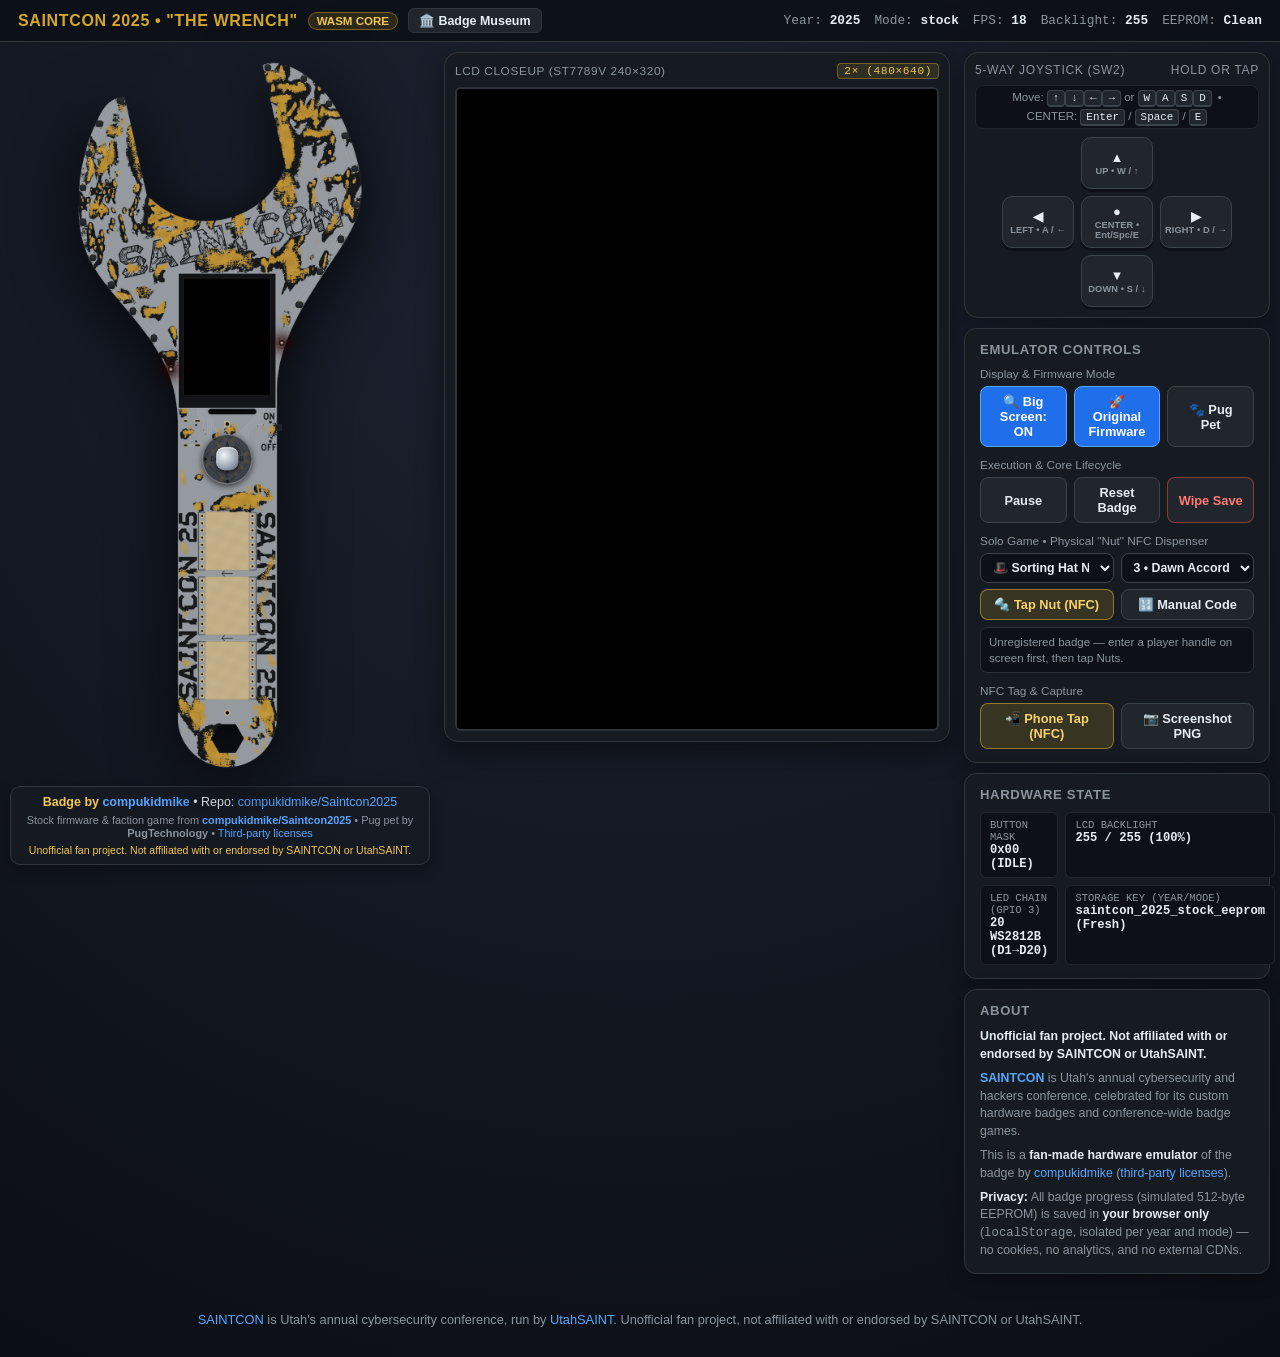
==== commit 9276c224: "Update from 4786e88" ====
--- a/emulator/web/index.html
+++ b/emulator/web/index.html
@@ -6,7 +6,7 @@
   <title>SAINTCON Badge Emulator</title>
   <script>
     (function () {
-      var LIVE_YEARS = ['2023', '2024', '2025', '2026'];
+      var LIVE_YEARS = ['2018', '2023', '2024', '2025', '2026'];
       var PROD = 'sc.pug.technology';
       var host = (window.location.hostname || '').toLowerCase();
       var isProdDomain = host === PROD || host.endsWith('.' + PROD);
@@ -186,6 +186,12 @@
     /* Landscape wrist badge PCB (e.g. 2024 844x570): size by width so 3-column desktop fits 1280px */
     .board-stage.landscape {
       width: clamp(300px, 28vw, 460px);
+      height: auto;
+    }
+
+    /* Wide portrait PCB (e.g. 2018 858x1385 padlock): size by width so 3-column desktop fits 1280px */
+    .board-stage.wide-portrait {
+      width: clamp(280px, 29vw, 430px);
       height: auto;
     }
 
@@ -834,6 +840,154 @@
       letter-spacing: 0.03em;
       color: var(--text-muted);
       font-family: ui-monospace, SFMono-Regular, Menlo, Monaco, Consolas, monospace;
+    }
+
+    /* 2018 Companion — Wi-Fi Config Portal (microWebSrv) & I2C2 Minibadges */
+    .sc18-web-wrap {
+      display: none;
+      flex-direction: column;
+      border: 1px solid #30363d;
+      border-radius: 8px;
+      overflow: hidden;
+      background: #0d1117;
+      margin-top: 7px;
+    }
+
+    .sc18-web-wrap.visible {
+      display: flex;
+    }
+
+    .sc18-url-bar {
+      display: flex;
+      align-items: center;
+      justify-content: space-between;
+      gap: 6px;
+      padding: 4px 8px;
+      background: #161b22;
+      border-bottom: 1px solid #30363d;
+      font-family: ui-monospace, SFMono-Regular, Menlo, Monaco, Consolas, monospace;
+      font-size: 0.68rem;
+      color: #93c5fd;
+    }
+
+    .sc18-web-frame {
+      width: 100%;
+      height: 320px;
+      border: 0;
+      background: #1b1b1b;
+      display: block;
+    }
+
+    .sc18-inline-row {
+      display: flex;
+      align-items: center;
+      gap: 6px;
+      flex-wrap: wrap;
+      margin-top: 7px;
+    }
+
+    .sc18-text-input {
+      background: #0d1117;
+      color: var(--text-main);
+      border: 1px solid #3b434d;
+      border-radius: 7px;
+      padding: 5px 8px;
+      font-size: 0.76rem;
+      font-family: ui-monospace, SFMono-Regular, Menlo, Monaco, Consolas, monospace;
+      user-select: text;
+      -webkit-user-select: text;
+    }
+
+    .sc18-mb-list {
+      display: flex;
+      flex-direction: column;
+      gap: 5px;
+      margin-bottom: 7px;
+    }
+
+    .sc18-mb-row {
+      display: flex;
+      align-items: center;
+      justify-content: space-between;
+      gap: 8px;
+      padding: 5px 8px;
+      border-radius: 7px;
+      background: #0d1117;
+      border: 1px solid #21262d;
+      font-size: 0.71rem;
+      font-family: ui-monospace, SFMono-Regular, Menlo, Monaco, Consolas, monospace;
+    }
+
+    .sc18-mb-row.plugged {
+      border-color: rgba(63, 185, 80, 0.55);
+      background: rgba(46, 160, 67, 0.09);
+    }
+
+    .sc18-mb-toggle {
+      display: flex;
+      align-items: center;
+      gap: 5px;
+      cursor: pointer;
+      font-weight: 700;
+      color: var(--text-main);
+      flex-shrink: 0;
+    }
+
+    .sc18-mb-telemetry {
+      color: var(--text-muted);
+      text-align: right;
+      overflow: hidden;
+      text-overflow: ellipsis;
+      white-space: nowrap;
+    }
+
+    .sc18-modal-backdrop {
+      display: none;
+      position: fixed;
+      inset: 0;
+      background: rgba(5, 8, 13, 0.82);
+      backdrop-filter: blur(4px);
+      z-index: 1100;
+      align-items: center;
+      justify-content: center;
+      padding: 16px;
+    }
+
+    .sc18-modal-backdrop.visible {
+      display: flex;
+    }
+
+    .sc18-modal-dialog {
+      width: min(96vw, 680px);
+      max-height: 90vh;
+      background: #161b22;
+      border: 1px solid #58a6ff;
+      border-radius: 12px;
+      box-shadow: 0 20px 50px rgba(0, 0, 0, 0.85);
+      display: flex;
+      flex-direction: column;
+      overflow: hidden;
+    }
+
+    .sc18-modal-header {
+      display: flex;
+      align-items: center;
+      justify-content: space-between;
+      gap: 8px;
+      padding: 8px 12px;
+      background: #0d1117;
+      border-bottom: 1px solid #30363d;
+      font-size: 0.8rem;
+      font-weight: 700;
+      color: #f0c654;
+    }
+
+    .sc18-modal-frame {
+      width: 100%;
+      height: min(74vh, 540px);
+      border: 0;
+      background: #1b1b1b;
+      display: block;
     }
 
     /* Phone Tap Notification Banner: Styled like a phone notification sliding in, dismisses on click */
@@ -1032,6 +1186,13 @@
         min-height: 0;
       }
 
+      .board-stage.wide-portrait {
+        width: auto;
+        height: min(45vh, 390px);
+        min-height: 280px;
+        max-width: 82vw;
+      }
+
       .badge-credits-strip {
         padding: 5px 10px;
       }
@@ -1090,6 +1251,17 @@
     <div id="notif-meta" class="notif-meta">NDEF Text Record (Bytes 0–255)</div>
   </div>
 
+  <!-- 2018 Badge Config Web Page Popup Modal -->
+  <div id="sc18-web-modal" class="sc18-modal-backdrop" role="dialog" aria-modal="true" aria-label="SAINTCON 2018 Badge Config Web Page">
+    <div class="sc18-modal-dialog">
+      <div class="sc18-modal-header">
+        <span id="sc18-modal-title">🌐 SAINTCON 2018 Badge Config Portal (http://192.168.4.1/)</span>
+        <button type="button" class="ctrl-btn" id="btn-sc18-modal-close" style="flex: 0 0 auto; padding: 3px 9px;">✕ Close</button>
+      </div>
+      <iframe id="sc18-modal-frame" class="sc18-modal-frame" sandbox="allow-same-origin allow-forms" title="SAINTCON 2018 Badge Config Popup"></iframe>
+    </div>
+  </div>
+
   <header>
     <div class="brand">
       <h1 id="page-heading">SAINTCON Badge Emulator</h1>
@@ -1101,7 +1273,7 @@
       <span>Mode: <strong id="mode-readout">—</strong></span>
       <span>FPS: <strong id="fps-readout">0</strong></span>
       <span id="speed-strip-item">Speed: <strong id="speed-readout">1x</strong></span>
-      <span>Backlight: <strong id="backlight-readout">255</strong></span>
+      <span><span id="backlight-status-label">Backlight</span>: <strong id="backlight-readout">255</strong></span>
       <span>EEPROM: <strong id="eeprom-status">Clean</strong></span>
     </div>
   </header>
@@ -1257,6 +1429,62 @@
         </div>
       </div>
 
+      <!-- 2018 Badge Config Web Page (microWebSrv / www/) & Stand-in Score Server -->
+      <div class="panel-card" id="sc18-config-card" style="display: none;" aria-label="2018 Badge Config Web Page and Score">
+        <h2>Badge Config Web Page (www/)</h2>
+        <p class="towers-hint">
+          In <code>WIFI CONFIG</code> mode, the badge starts its own Wi-Fi AP and serves <code>www/</code> via <code>microWebSrv</code>. Form posts route directly into the running MicroPython firmware:
+        </p>
+        <div class="btn-row" style="margin-bottom: 6px;">
+          <button type="button" class="ctrl-btn gold" id="btn-sc18-auto-ap" title="Drive SELECT → DOWN ×2 → SELECT on the badge to enter WIFI CONFIG mode">⚡ Start WIFI CONFIG</button>
+          <button type="button" class="ctrl-btn" id="btn-sc18-load-home" title="Request GET / from the badge's microWebSrv">🌐 Load /</button>
+          <button type="button" class="ctrl-btn" id="btn-sc18-parrot" title="Request GET /partyparrot.html from the badge's microWebSrv">🦜 Parrot</button>
+          <button type="button" class="ctrl-btn" id="btn-sc18-popup" title="Open the badge config web page in a larger popup">🗗 Popup</button>
+        </div>
+        <div class="nut-status-box" id="sc18-ap-status">
+          AP Offline — press SELECT → DOWN ×2 ("WIFI CONFIG") → SELECT on the badge (takes ~4s), or click Start WIFI CONFIG.
+        </div>
+        <div id="sc18-web-wrap" class="sc18-web-wrap">
+          <div class="sc18-url-bar">
+            <span id="sc18-url-readout">http://192.168.4.1/</span>
+            <span id="sc18-http-status">200 OK</span>
+          </div>
+          <iframe id="sc18-web-frame" class="sc18-web-frame" sandbox="allow-same-origin allow-forms" title="SAINTCON 2018 Badge Config Web Page"></iframe>
+        </div>
+        <div class="sc18-inline-row">
+          <label for="sc18-hc-score-input" style="font-size: 0.72rem; color: var(--text-muted); font-weight: 600;">Stand-in HC Score:</label>
+          <input id="sc18-hc-score-input" class="sc18-text-input" type="number" min="0" max="65535" step="1" value="180" style="width: 82px;" aria-label="Stand-in Hacker Challenge Score" />
+          <button type="button" class="ctrl-btn" id="btn-sc18-apply-score" style="flex: 0 0 auto; padding: 5px 10px;" title="Save local stand-in score answered to hc.py (Reset Badge updates boot matrix score)">Save Score</button>
+        </div>
+      </div>
+
+      <!-- 2018 Virtual I2C2 Minibadges Panel (0x01, 0x29, 0x40, 0x41, 0x42) -->
+      <div class="panel-card" id="sc18-mb-card" style="display: none;" aria-label="2018 Virtual I2C2 Minibadges">
+        <h2>Minibadges (I2C2 Bus)</h2>
+        <p class="towers-hint">
+          <code>main.py</code> polls 5 I2C2 addresses (<code>SCL=22, SDA=21</code>) and sends brightness (<code>0x02</code>) + HC score (<code>0x01</code>) to <code>0x29..0x42</code>:
+        </p>
+        <div id="sc18-mb-list" class="sc18-mb-list" aria-label="5 Virtual I2C2 Minibadge Addresses"></div>
+        <div class="btn-row" style="margin-bottom: 6px;">
+          <select id="sc18-mb-target" class="nut-select" style="flex: 0 0 88px;" aria-label="Target Minibadge Address">
+            <option value="1">0x29</option>
+            <option value="0">0x01</option>
+            <option value="2">0x40</option>
+            <option value="3">0x41</option>
+            <option value="4">0x42</option>
+          </select>
+          <input id="sc18-mb-msg" class="sc18-text-input" type="text" maxlength="48" value="HI SC18" style="flex: 1 1 110px; min-width: 0;" aria-label="Minibadge Text Message" />
+        </div>
+        <div class="btn-row">
+          <button type="button" class="ctrl-btn gold" id="btn-sc18-mb-text" title="Queue a type 0x02 text message from this minibadge on next I2C2 poll">💬 Send Text</button>
+          <button type="button" class="ctrl-btn" id="btn-sc18-mb-pixels" title="Queue a type 0x03 8×32 pixel graphic from this minibadge for 2 seconds">✨ Send Graphic</button>
+          <button type="button" class="ctrl-btn" id="btn-sc18-mb-btn" title="Queue a type 0x01 minibadge button event">🔘 Button</button>
+        </div>
+        <div class="nut-status-box" id="sc18-mb-status">
+          Plug in one or more virtual minibadges above to watch live I2C2 brightness, score, and status polls.
+        </div>
+      </div>
+
       <!-- Emulator Controls Panel -->
       <div class="panel-card">
         <h2>Emulator Controls</h2>
@@ -1345,7 +1573,7 @@
             <span class="v" id="tel-buttons">0x00 (IDLE)</span>
           </div>
           <div class="telemetry-item">
-            <span class="k">LCD BACKLIGHT</span>
+            <span class="k" id="tel-backlight-label">LCD BACKLIGHT</span>
             <span class="v" id="tel-backlight">255 / 255 (100%)</span>
           </div>
           <div class="telemetry-item">
@@ -1398,7 +1626,7 @@
       const DESKTOP_BREAKPOINT_PX = 820;
       const MAX_STEP_DT_MS = 100;
       const MAX_HIDDEN_CATCHUP_MS = 300000; // Bound catch-up at 5 min of real time in 100 ms steps
-      const LIVE_YEARS = ['2023', '2024', '2025', '2026'];
+      const LIVE_YEARS = ['2018', '2023', '2024', '2025', '2026'];
       const COMING_SOON_YEARS = []; // Only years explicitly listed as coming soon
       const WASM_MISSING_MSG = 'This emulator needs WebAssembly; it may be turned off, e.g. iPhone Lockdown Mode';
 
@@ -1535,6 +1763,7 @@
       let boardBtnMask = 0;
       let padMask = 0;
       let testMask = 0;
+      let macroMask = 0;
 
       // EEPROM persistence state (throttled to at most 1 write per 1000 ms)
       let eepromPendingSave = false;
@@ -1579,6 +1808,10 @@
       const touchDpadCard = document.getElementById('touch-dpad-card');
       const dpadTitleLabel = document.getElementById('dpad-title-label');
       const keyHintsBar = document.getElementById('key-hints-bar');
+      const padUpBtn = document.getElementById('pad-up');
+      const padDownBtn = document.getElementById('pad-down');
+      const padLeftBtn = document.getElementById('pad-left');
+      const padRightBtn = document.getElementById('pad-right');
       const padCenterBtn = document.getElementById('pad-center');
       const padCenterSub = document.getElementById('pad-center-sub');
       const actionPadCol = document.getElementById('action-pad-col');
@@ -1610,6 +1843,30 @@
       const btnSc23StarterGear = document.getElementById('btn-sc23-starter-gear');
       const btnSc23Loot = document.getElementById('btn-sc23-loot');
       const incidentsStatusBox = document.getElementById('incidents-status-box');
+      const sc18ConfigCard = document.getElementById('sc18-config-card');
+      const btnSc18AutoAp = document.getElementById('btn-sc18-auto-ap');
+      const btnSc18LoadHome = document.getElementById('btn-sc18-load-home');
+      const btnSc18Parrot = document.getElementById('btn-sc18-parrot');
+      const btnSc18Popup = document.getElementById('btn-sc18-popup');
+      const sc18ApStatus = document.getElementById('sc18-ap-status');
+      const sc18WebWrap = document.getElementById('sc18-web-wrap');
+      const sc18UrlReadout = document.getElementById('sc18-url-readout');
+      const sc18HttpStatus = document.getElementById('sc18-http-status');
+      const sc18WebFrame = document.getElementById('sc18-web-frame');
+      const sc18HcScoreInput = document.getElementById('sc18-hc-score-input');
+      const btnSc18ApplyScore = document.getElementById('btn-sc18-apply-score');
+      const sc18MbCard = document.getElementById('sc18-mb-card');
+      const sc18MbList = document.getElementById('sc18-mb-list');
+      const sc18MbTarget = document.getElementById('sc18-mb-target');
+      const sc18MbMsg = document.getElementById('sc18-mb-msg');
+      const btnSc18MbText = document.getElementById('btn-sc18-mb-text');
+      const btnSc18MbPixels = document.getElementById('btn-sc18-mb-pixels');
+      const btnSc18MbBtn = document.getElementById('btn-sc18-mb-btn');
+      const sc18MbStatus = document.getElementById('sc18-mb-status');
+      const sc18WebModal = document.getElementById('sc18-web-modal');
+      const sc18ModalTitle = document.getElementById('sc18-modal-title');
+      const btnSc18ModalClose = document.getElementById('btn-sc18-modal-close');
+      const sc18ModalFrame = document.getElementById('sc18-modal-frame');
       const nfcCaptureLabel = document.getElementById('nfc-capture-label');
       const btnPhoneTap = document.getElementById('btn-phone-tap');
 
@@ -1621,6 +1878,7 @@
 
       const telButtonsLabel = document.getElementById('tel-buttons-label');
       const telButtons = document.getElementById('tel-buttons');
+      const telBacklightLabel = document.getElementById('tel-backlight-label');
       const telBacklight = document.getElementById('tel-backlight');
       const telLedsLabel = document.getElementById('tel-leds-label');
       const telLeds = document.getElementById('tel-leds');
@@ -1755,7 +2013,7 @@
       });
 
       function getButtonsMask() {
-        return (kbMask | sw2Mask | boardBtnMask | padMask | testMask) & validButtonsMask;
+        return (kbMask | sw2Mask | boardBtnMask | padMask | testMask | macroMask) & validButtonsMask;
       }
 
       function maskToNames(mask) {
@@ -1830,16 +2088,21 @@
         const H = data.board_image.height_px;
         boardStage.style.aspectRatio = `${W} / ${H}`;
         boardStage.classList.toggle('landscape', W > H);
+        boardStage.classList.toggle('wide-portrait', W <= H && (W / H) > 0.58);
         syncTouchUiState();
 
         const scr = data.screen;
         const isRound = (scr.shape || screenShape) === 'round';
         screenHolder.classList.toggle('round', isRound);
         bigScreenBezel.classList.toggle('round', isRound);
+        screenHolder.style.display = scr.hidden ? 'none' : '';
         screenHolder.style.left = `${(scr.x_px / W) * 100}%`;
         screenHolder.style.top = `${(scr.y_px / H) * 100}%`;
         screenHolder.style.width = `${(scr.w_px / W) * 100}%`;
         screenHolder.style.height = `${(scr.h_px / H) * 100}%`;
+        if (scr.hidden) {
+          bigScreenTitle.textContent = `LED Matrix (${scr.part || '2× IS31FL3730 8×32'})`;
+        }
 
         ledLayer.replaceChildren();
         ledElements.length = 0;
@@ -1848,6 +2111,10 @@
           el.className = 'led-dot off';
           el.style.left = `${(led.x_px / W) * 100}%`;
           el.style.top = `${(led.y_px / H) * 100}%`;
+          if (typeof led.radius_px === 'number' && led.radius_px <= 6) {
+            const diamPct = Math.max(0.85, ((led.radius_px * 2.25) / W) * 100);
+            el.style.width = `${diamPct.toFixed(3)}%`;
+          }
           el.dataset.index = led.index;
           el.dataset.ref = led.ref;
           el.title = `Chain #${led.index} (${led.ref}, DIN: ${led.din_net})`;
@@ -1886,6 +2153,9 @@
           el.style.height = `${(diamPx / H) * 100}%`;
           el.dataset.btnBit = String(pb.bit);
           el.textContent = pb.name;
+          if (String(pb.name || '').length > 3) {
+            el.style.fontSize = '0.52rem';
+          }
           el.title = `Button ${pb.name} (${pb.ref || 'SW'})`;
 
           el.addEventListener('pointerdown', (e) => {
@@ -2175,7 +2445,9 @@
           } else {
             el.className = 'led-dot';
             el.style.background = `radial-gradient(circle, #ffffff 0%, rgb(${r},${g},${b}) 55%, rgba(${r},${g},${b},0.85) 100%)`;
-            el.style.boxShadow = `0 0 8px 3px rgba(${r},${g},${b},0.85), 0 0 18px 7px rgba(${r},${g},${b},0.55)`;
+            el.style.boxShadow = numLeds > 64
+              ? `0 0 4px 1.2px rgba(${r},${g},${b},0.88), 0 0 9px 2.5px rgba(${r},${g},${b},0.48)`
+              : `0 0 8px 3px rgba(${r},${g},${b},0.85), 0 0 18px 7px rgba(${r},${g},${b},0.55)`;
           }
         }
       }
@@ -2193,19 +2465,21 @@
 
         if (layout && core) {
           const scr = layout.screen;
-          const isRound = (scr.shape || screenShape) === 'round';
-          ctx.save();
-          if (isRound && typeof scr.cx_px === 'number' && typeof scr.r_px === 'number') {
-            ctx.beginPath();
-            ctx.arc(scr.cx_px, scr.cy_px, scr.r_px, 0, Math.PI * 2);
-            ctx.clip();
-          }
-          ctx.fillStyle = '#05070a';
-          ctx.fillRect(scr.x_px, scr.y_px, scr.w_px, scr.h_px);
-          ctx.imageSmoothingEnabled = false;
-          ctx.globalAlpha = (core.emu_backlight() & 0xff) / 255;
-          ctx.drawImage(screenCanvas, scr.x_px, scr.y_px, scr.w_px, scr.h_px);
-          ctx.restore();
+          if (!scr.hidden) {
+            const isRound = (scr.shape || screenShape) === 'round';
+            ctx.save();
+            if (isRound && typeof scr.cx_px === 'number' && typeof scr.r_px === 'number') {
+              ctx.beginPath();
+              ctx.arc(scr.cx_px, scr.cy_px, scr.r_px, 0, Math.PI * 2);
+              ctx.clip();
+            }
+            ctx.fillStyle = '#05070a';
+            ctx.fillRect(scr.x_px, scr.y_px, scr.w_px, scr.h_px);
+            ctx.imageSmoothingEnabled = false;
+            ctx.globalAlpha = (core.emu_backlight() & 0xff) / 255;
+            ctx.drawImage(screenCanvas, scr.x_px, scr.y_px, scr.w_px, scr.h_px);
+            ctx.restore();
+          }
 
           const leds = core.getLedsView();
           for (let i = 0; i < layout.leds.length; i++) {
@@ -2213,28 +2487,32 @@
             const r = leds[i * 3 + 0];
             const g = leds[i * 3 + 1];
             const b = leds[i * 3 + 2];
+            const smallLed = typeof l.radius_px === 'number' && l.radius_px <= 6;
+            const offR = smallLed ? Math.max(2.6, l.radius_px * 0.95) : 8;
+            const glowR = smallLed ? Math.max(9.0, l.radius_px * 3.1) : 28;
+            const coreR = smallLed ? Math.max(3.4, l.radius_px * 1.15) : 8.5;
             ctx.save();
             if (r === 0 && g === 0 && b === 0) {
               ctx.beginPath();
-              ctx.arc(l.x_px, l.y_px, 8, 0, Math.PI * 2);
+              ctx.arc(l.x_px, l.y_px, offR, 0, Math.PI * 2);
               ctx.fillStyle = '#1b2026';
               ctx.fill();
               ctx.strokeStyle = '#2d343e';
-              ctx.lineWidth = 1.5;
+              ctx.lineWidth = smallLed ? 1.0 : 1.5;
               ctx.stroke();
             } else {
-              const grad = ctx.createRadialGradient(l.x_px, l.y_px, 2, l.x_px, l.y_px, 28);
+              const grad = ctx.createRadialGradient(l.x_px, l.y_px, smallLed ? 1.0 : 2, l.x_px, l.y_px, glowR);
               grad.addColorStop(0, '#ffffff');
               grad.addColorStop(0.28, `rgb(${r},${g},${b})`);
               grad.addColorStop(0.65, `rgba(${r},${g},${b},0.45)`);
               grad.addColorStop(1, `rgba(${r},${g},${b},0)`);
               ctx.fillStyle = grad;
               ctx.beginPath();
-              ctx.arc(l.x_px, l.y_px, 28, 0, Math.PI * 2);
+              ctx.arc(l.x_px, l.y_px, glowR, 0, Math.PI * 2);
               ctx.fill();
 
               ctx.beginPath();
-              ctx.arc(l.x_px, l.y_px, 8.5, 0, Math.PI * 2);
+              ctx.arc(l.x_px, l.y_px, coreR, 0, Math.PI * 2);
               ctx.fillStyle = `rgb(${Math.min(255, r + 60)},${Math.min(255, g + 60)},${Math.min(255, b + 60)})`;
               ctx.fill();
             }
@@ -2549,7 +2827,7 @@
         e.currentTarget.blur();
         if (!core) return;
         flushEepromToStorage(true);
-        if ((currentYear === '2025' || currentYear === '2024' || currentYear === '2023') && currentMode === 'stock' && !core.isMock && !isMockRequested) {
+        if ((currentYear === '2025' || currentYear === '2024' || currentYear === '2023' || currentYear === '2018') && currentMode === 'stock' && !core.isMock && !isMockRequested) {
           window.location.reload();
           return;
         }
@@ -2578,6 +2856,22 @@
           showStorageUnavailableNote();
         }
         if (removeFailed) {
+          return;
+        }
+        if (currentYear === '2018' && currentMode === 'stock' && !core.isMock && !isMockRequested) {
+          let wipe18Ok = true;
+          try {
+            localStorage.removeItem('saintcon_2018_stock_minibadges');
+            localStorage.removeItem('saintcon_2018_stock_hc_score');
+          } catch (err) {
+            console.warn('Failed to wipe 2018 companion keys from localStorage:', err);
+            wipe18Ok = false;
+          }
+          if (wipe18Ok) {
+            window.location.reload();
+          } else {
+            showStorageUnavailableNote();
+          }
           return;
         }
         if (currentYear === '2023' && currentMode === 'stock' && !core.isMock && !isMockRequested) {
@@ -3139,6 +3433,652 @@
         });
       }
 
+      // 2018 Companion: Stand-in Score Server, microWebSrv Config Portal (www/), & I2C2 Minibadges
+      const SC18_MB_STORAGE_KEY = 'saintcon_2018_stock_minibadges';
+      const SC18_SCORE_STORAGE_KEY = 'saintcon_2018_stock_hc_score';
+      const SC18_MB_ADDRS = [0x01, 0x29, 0x40, 0x41, 0x42];
+      let sc18MbPresent = [0, 0, 0, 0, 0];
+      let sc18MbUiBuilt = false;
+      let sc18HcScore = 180;
+      let sc18WasListening = false;
+      let sc18LastSafeSrcdoc = '';
+      let sc18LastUrlPath = '/';
+      let sc18AssetCache = Object.create(null);
+      let sc18MacroTimerIds = [];
+      let sc18MbTelSpans = [];
+      let sc18MbRowEls = [];
+      let sc18MbCheckboxes = [];
+
+      function loadSc18SavedScore() {
+        if (isMockRequested || (core && core.isMock)) return 180;
+        try {
+          const raw = localStorage.getItem(SC18_SCORE_STORAGE_KEY);
+          if (raw === null || raw === '') return 180;
+          const v = Number(raw);
+          if (Number.isInteger(v) && v >= 0 && v <= 65535) return v;
+        } catch (_) {}
+        return 180;
+      }
+
+      function saveSc18Score(val) {
+        const clamped = Math.max(0, Math.min(65535, Math.round(Number(val) || 0)));
+        sc18HcScore = clamped;
+        if (sc18HcScoreInput) {
+          sc18HcScoreInput.value = String(clamped);
+        }
+        if (isMockRequested || (core && core.isMock)) return;
+        try {
+          localStorage.setItem(SC18_SCORE_STORAGE_KEY, String(clamped));
+        } catch (_) {
+          showStorageUnavailableNote();
+        }
+      }
+
+      sc18HcScore = loadSc18SavedScore();
+      if (sc18HcScoreInput) {
+        sc18HcScoreInput.value = String(sc18HcScore);
+      }
+
+      // Stand-in Hacker Challenge score endpoint answered locally in-page (no network calls)
+      window.__sc18FakeScoreServer = function () {
+        return JSON.stringify({ total_score: sc18HcScore });
+      };
+
+      function loadSavedSc18Minibadges() {
+        if (isMockRequested || (core && core.isMock)) {
+          return [0, 0, 0, 0, 0];
+        }
+        try {
+          const raw = localStorage.getItem(SC18_MB_STORAGE_KEY);
+          if (!raw) return [0, 0, 0, 0, 0];
+          const arr = JSON.parse(raw);
+          if (!Array.isArray(arr)) return [0, 0, 0, 0, 0];
+          return [0, 1, 2, 3, 4].map((i) => (arr[i] ? 1 : 0));
+        } catch (_) {
+          return [0, 0, 0, 0, 0];
+        }
+      }
+
+      function saveSc18Minibadges(arr) {
+        if (isMockRequested || (core && core.isMock)) return;
+        try {
+          localStorage.setItem(SC18_MB_STORAGE_KEY, JSON.stringify(arr.map((v) => (v ? 1 : 0))));
+        } catch (_) {
+          showStorageUnavailableNote();
+        }
+      }
+
+      function initSc18MinibadgeUi() {
+        sc18MbPresent = loadSavedSc18Minibadges();
+        if (sc18MbUiBuilt || !sc18MbList) return;
+        sc18MbList.replaceChildren();
+        sc18MbTelSpans = [];
+        sc18MbRowEls = [];
+        sc18MbCheckboxes = [];
+
+        SC18_MB_ADDRS.forEach((addr, slot) => {
+          const hex = '0x' + addr.toString(16).toUpperCase().padStart(2, '0');
+          const row = document.createElement('div');
+          row.className = 'sc18-mb-row' + (sc18MbPresent[slot] ? ' plugged' : '');
+
+          const label = document.createElement('label');
+          label.className = 'sc18-mb-toggle';
+          const cb = document.createElement('input');
+          cb.type = 'checkbox';
+          cb.checked = Boolean(sc18MbPresent[slot]);
+          cb.dataset.sc18Slot = String(slot);
+          const addrSpan = document.createElement('span');
+          addrSpan.textContent = hex;
+          label.append(cb, addrSpan);
+
+          const tel = document.createElement('span');
+          tel.className = 'sc18-mb-telemetry';
+          tel.textContent = sc18MbPresent[slot] ? 'Plugged • waiting for poll' : 'Unplugged';
+
+          cb.addEventListener('change', () => {
+            sc18MbPresent[slot] = cb.checked ? 1 : 0;
+            saveSc18Minibadges(sc18MbPresent);
+            if (core && typeof core.sc18MbSetPresent === 'function') {
+              core.sc18MbSetPresent(slot, sc18MbPresent[slot]);
+            }
+            updateSc18Panels();
+          });
+
+          row.append(label, tel);
+          sc18MbList.appendChild(row);
+          sc18MbRowEls.push(row);
+          sc18MbTelSpans.push(tel);
+          sc18MbCheckboxes.push(cb);
+        });
+        sc18MbUiBuilt = true;
+      }
+
+      function applySc18MinibadgesToCore() {
+        sc18MbPresent = loadSavedSc18Minibadges();
+        if (!core || typeof core.sc18MbSetPresent !== 'function') return;
+        for (let i = 0; i < 5; i++) {
+          core.sc18MbSetPresent(i, sc18MbPresent[i]);
+          if (sc18MbCheckboxes[i]) {
+            sc18MbCheckboxes[i].checked = Boolean(sc18MbPresent[i]);
+          }
+        }
+      }
+
+      function readSc18SavedWifiConfig() {
+        if (!core) return null;
+        try {
+          const u8 = core.getEepromView();
+          let end = 0;
+          while (end < u8.length && u8[end] !== 0) end++;
+          if (end === 0) return null;
+          const str = new TextDecoder('utf-8', { fatal: false }).decode(u8.subarray(0, end));
+          const obj = JSON.parse(str);
+          if (obj && typeof obj === 'object') return obj;
+        } catch (_) {}
+        return null;
+      }
+
+      function parseRawHttpResponse(u8) {
+        if (!u8 || u8.length === 0) return null;
+        let sep = -1;
+        for (let i = 0; i <= u8.length - 4; i++) {
+          if (u8[i] === 13 && u8[i + 1] === 10 && u8[i + 2] === 13 && u8[i + 3] === 10) {
+            sep = i;
+            break;
+          }
+        }
+        if (sep < 0) {
+          return {
+            statusLine: 'HTTP/1.1 200 OK',
+            statusShort: '200 OK',
+            headers: Object.create(null),
+            bodyBytes: u8,
+          };
+        }
+        const hdrText = new TextDecoder('utf-8', { fatal: false }).decode(u8.subarray(0, sep));
+        const lines = hdrText.split('\r\n');
+        const statusLine = lines[0] || 'HTTP/1.1 200 OK';
+        const statusShort = statusLine.replace(/^HTTP\/\d\.\d\s+/i, '').trim() || '200 OK';
+        const headers = Object.create(null);
+        for (let i = 1; i < lines.length; i++) {
+          const idx = lines[i].indexOf(':');
+          if (idx > 0) {
+            headers[lines[i].slice(0, idx).trim().toLowerCase()] = lines[i].slice(idx + 1).trim();
+          }
+        }
+        return {
+          statusLine,
+          statusShort,
+          headers,
+          bodyBytes: u8.subarray(sep + 4),
+        };
+      }
+
+      function uint8ToBase64(u8) {
+        let bin = '';
+        for (let i = 0; i < u8.length; i++) {
+          bin += String.fromCharCode(u8[i]);
+        }
+        return btoa(bin);
+      }
+
+      function sc18RawHttpExchange(method, path, formBodyStr) {
+        if (!core || typeof core.sc18HttpRequest !== 'function') return null;
+        const cleanPath = String(path || '/').startsWith('/') ? String(path) : '/' + String(path);
+        const enc = new TextEncoder();
+        let reqStr = '';
+        if (method === 'POST') {
+          const bodyBytes = enc.encode(String(formBodyStr || ''));
+          reqStr =
+            `POST ${cleanPath} HTTP/1.1\r\n` +
+            `Host: 192.168.4.1\r\n` +
+            `Content-Type: application/x-www-form-urlencoded\r\n` +
+            `Content-Length: ${bodyBytes.length}\r\n` +
+            `Connection: close\r\n\r\n` +
+            String(formBodyStr || '');
+        } else {
+          reqStr =
+            `GET ${cleanPath} HTTP/1.1\r\n` +
+            `Host: 192.168.4.1\r\n` +
+            `Connection: close\r\n\r\n`;
+        }
+        const respBytes = core.sc18HttpRequest(enc.encode(reqStr));
+        if (core.emu_eeprom_dirty()) {
+          eepromPendingSave = true;
+          flushEepromToStorage(true);
+        }
+        return parseRawHttpResponse(respBytes);
+      }
+
+      function ensureSc18StaticAssetsCached() {
+        const assets = [
+          { path: '/style.css', mime: 'text/css', text: true },
+          { path: '/saintcon.svg', mime: 'image/svg+xml', text: false },
+          { path: '/parrots/parrot.gif', mime: 'image/gif', text: false },
+          { path: '/parrots/middleparrot.gif', mime: 'image/gif', text: false },
+          { path: '/parrots/rightparrot.gif', mime: 'image/gif', text: false },
+        ];
+        for (const a of assets) {
+          if (sc18AssetCache[a.path]) continue;
+          const parsed = sc18RawHttpExchange('GET', a.path, null);
+          if (parsed && parsed.bodyBytes && parsed.bodyBytes.length > 0 && /^200\b/.test(parsed.statusShort)) {
+            if (a.text) {
+              sc18AssetCache[a.path] = new TextDecoder('utf-8', { fatal: false }).decode(parsed.bodyBytes);
+            } else {
+              sc18AssetCache[a.path] = `data:${a.mime};base64,${uint8ToBase64(parsed.bodyBytes)}`;
+            }
+          }
+        }
+      }
+
+      function buildSafeSc18Srcdoc(rawHtml) {
+        const parser = new DOMParser();
+        const doc = parser.parseFromString(String(rawHtml || ''), 'text/html');
+
+        // Strip any executable or embedding elements
+        doc.querySelectorAll('script, iframe, frame, frameset, object, embed, applet, base, meta[http-equiv]').forEach((el) => {
+          el.remove();
+        });
+
+        // Strip all inline event handlers (converting window.location.href='/...' buttons to data-sc18-nav)
+        doc.querySelectorAll('*').forEach((el) => {
+          for (const attr of Array.from(el.attributes)) {
+            const aname = attr.name.toLowerCase();
+            if (aname.startsWith('on')) {
+              const navMatch = /window\.location(?:\.href)?\s*=\s*['"]([^'"]+)['"]/i.exec(attr.value || '');
+              el.removeAttribute(attr.name);
+              if (navMatch && navMatch[1] && navMatch[1].startsWith('/')) {
+                el.setAttribute('data-sc18-nav', navMatch[1]);
+              }
+            } else if ((aname === 'href' || aname === 'src' || aname === 'action') && /^\s*(?:javascript|data:text\/html)/i.test(attr.value || '')) {
+              el.removeAttribute(attr.name);
+            }
+          }
+        });
+
+        // Replace /style.css link with inlined CSS from microWebSrv
+        doc.querySelectorAll('link[rel="stylesheet"]').forEach((lnk) => {
+          const href = lnk.getAttribute('href') || '';
+          const css = sc18AssetCache[href] || sc18AssetCache['/style.css'] || '';
+          const st = doc.createElement('style');
+          st.textContent = css;
+          lnk.replaceWith(st);
+        });
+
+        // Replace local /... images with cached data: URIs from microWebSrv; strip any external image URL
+        doc.querySelectorAll('img').forEach((img) => {
+          const src = (img.getAttribute('src') || '').trim();
+          if (sc18AssetCache[src]) {
+            img.setAttribute('src', sc18AssetCache[src]);
+          } else {
+            img.removeAttribute('src');
+          }
+        });
+
+        const helperStyle = doc.createElement('style');
+        helperStyle.textContent =
+          'body { box-sizing: border-box; padding: 8px; overflow-x: auto; } ' +
+          'img, svg { max-width: 100%; height: auto; } ' +
+          'input[type=text], input[type=password] { max-width: 175px; box-sizing: border-box; }';
+
+        const cspMeta = doc.createElement('meta');
+        cspMeta.setAttribute('http-equiv', 'Content-Security-Policy');
+        cspMeta.setAttribute('content', "default-src 'none'; style-src 'unsafe-inline'; img-src data:;");
+
+        if (!doc.head) {
+          const h = doc.createElement('head');
+          doc.documentElement.insertBefore(h, doc.body || null);
+        }
+        doc.head.insertBefore(cspMeta, doc.head.firstChild);
+        doc.head.appendChild(helperStyle);
+
+        return '<!DOCTYPE html>' + doc.documentElement.outerHTML;
+      }
+
+      function attachSc18FrameEvents(frameEl) {
+        if (!frameEl) return;
+        let idoc = null;
+        try {
+          idoc = frameEl.contentDocument;
+        } catch (_) {
+          return;
+        }
+        if (!idoc) return;
+
+        idoc.querySelectorAll('form').forEach((form) => {
+          form.addEventListener('submit', (ev) => {
+            ev.preventDefault();
+            const fd = new FormData(form);
+            const params = new URLSearchParams();
+            for (const [k, v] of fd.entries()) {
+              params.append(k, String(v));
+            }
+            const rawAction = (form.getAttribute('action') || '/configure').trim();
+            const path = rawAction.startsWith('/') ? rawAction : '/' + rawAction;
+            navigateSc18Portal('POST', path, params.toString());
+          });
+        });
+
+        idoc.querySelectorAll('[data-sc18-nav]').forEach((btn) => {
+          btn.addEventListener('click', (ev) => {
+            ev.preventDefault();
+            const target = btn.getAttribute('data-sc18-nav') || '/';
+            navigateSc18Portal('GET', target, null);
+          });
+        });
+
+        idoc.querySelectorAll('a[href]').forEach((a) => {
+          a.addEventListener('click', (ev) => {
+            ev.preventDefault();
+            const href = (a.getAttribute('href') || '').trim();
+            if (href.startsWith('/')) {
+              navigateSc18Portal('GET', href, null);
+            }
+          });
+        });
+      }
+
+      if (sc18WebFrame) {
+        sc18WebFrame.addEventListener('load', () => attachSc18FrameEvents(sc18WebFrame));
+      }
+      if (sc18ModalFrame) {
+        sc18ModalFrame.addEventListener('load', () => attachSc18FrameEvents(sc18ModalFrame));
+      }
+
+      function navigateSc18Portal(method, path, formBodyStr) {
+        if (!core || core.isMock || isMockRequested) return null;
+        const ap = core.sc18GetApInfo ? core.sc18GetApInfo() : null;
+        if (!ap || !ap.http_listening) {
+          updateSc18Panels('Badge microWebSrv is offline — start WIFI CONFIG on the badge first (takes ~4s).');
+          return null;
+        }
+        ensureSc18StaticAssetsCached();
+        const cleanPath = String(path || '/').startsWith('/') ? String(path) : '/' + String(path);
+        const parsed = sc18RawHttpExchange(method, cleanPath, formBodyStr);
+        if (!parsed) return null;
+
+        sc18LastUrlPath = cleanPath;
+        const rawHtml = new TextDecoder('utf-8', { fatal: false }).decode(parsed.bodyBytes);
+        sc18LastSafeSrcdoc = buildSafeSc18Srcdoc(rawHtml);
+
+        if (sc18UrlReadout) {
+          sc18UrlReadout.textContent = `http://192.168.4.1${cleanPath}`;
+        }
+        if (sc18ModalTitle) {
+          sc18ModalTitle.textContent = `🌐 SAINTCON 2018 Badge Config Portal (http://192.168.4.1${cleanPath})`;
+        }
+        if (sc18HttpStatus) {
+          sc18HttpStatus.textContent = parsed.statusShort;
+        }
+        if (sc18WebWrap) {
+          sc18WebWrap.classList.add('visible');
+        }
+        if (sc18WebFrame) {
+          sc18WebFrame.srcdoc = sc18LastSafeSrcdoc;
+        }
+        if (sc18ModalFrame && sc18WebModal && sc18WebModal.classList.contains('visible')) {
+          sc18ModalFrame.srcdoc = sc18LastSafeSrcdoc;
+        }
+        renderOutputs();
+        updateSc18Panels();
+        return {
+          status: parsed.statusShort,
+          path: cleanPath,
+          rawHtml,
+        };
+      }
+
+      let sc18StatusNote = '';
+      function updateSc18Panels(noteText) {
+        if (!core || core.isMock || isMockRequested || currentYear !== '2018') return;
+        initSc18MinibadgeUi();
+        if (typeof noteText === 'string') {
+          sc18StatusNote = noteText;
+        }
+
+        const ap = typeof core.sc18GetApInfo === 'function' ? core.sc18GetApInfo() : null;
+        if (ap && sc18ApStatus) {
+          if (ap.http_listening && !sc18WasListening) {
+            sc18WasListening = true;
+            sc18StatusNote = '';
+            // Auto-open GET / when WIFI CONFIG brings microWebSrv online
+            setTimeout(() => {
+              if (core && currentYear === '2018') {
+                navigateSc18Portal('GET', '/', null);
+              }
+            }, 0);
+          } else if (!ap.http_listening && sc18WasListening) {
+            sc18WasListening = false;
+          }
+
+          sc18ApStatus.replaceChildren();
+          if (sc18StatusNote) {
+            const noteDiv = document.createElement('div');
+            noteDiv.style.color = '#f0c654';
+            noteDiv.style.marginBottom = '3px';
+            noteDiv.textContent = sc18StatusNote;
+            sc18ApStatus.appendChild(noteDiv);
+          }
+
+          const apDiv = document.createElement('div');
+          if (ap.ap_active && ap.http_listening) {
+            apDiv.style.color = '#56d364';
+            apDiv.textContent = `AP ACTIVE • SSID: ${ap.ap_ssid} • Password: ${ap.ap_pass} • microWebSrv http://192.168.4.1/`;
+          } else if (ap.ap_active) {
+            apDiv.style.color = '#f0c654';
+            apDiv.textContent = `AP shutting down • SSID: ${ap.ap_ssid} (~6s wait before returning to menu)…`;
+          } else {
+            apDiv.textContent =
+              'AP Offline • Press SELECT → DOWN ×2 ("WIFI CONFIG") → SELECT (wait ~4s), or click Start WIFI CONFIG.';
+          }
+          sc18ApStatus.appendChild(apDiv);
+
+          const cfg = readSc18SavedWifiConfig();
+          const cfgDiv = document.createElement('div');
+          cfgDiv.style.marginTop = '3px';
+          const staStr = ap.sta_connected ? `STA Connected ("${ap.sta_ssid}")` : 'STA Idle';
+          const msgStr = cfg && typeof cfg.custom_message === 'string' ? cfg.custom_message : 'Custom Message';
+          cfgDiv.textContent = `${staStr} • wifi.json Custom Message: "${msgStr}" (On SAINTCON: UP reloads wifi.json, DOWN ×2 views)`;
+          sc18ApStatus.appendChild(cfgDiv);
+        }
+
+        if (typeof core.sc18MbGetInfo === 'function') {
+          let anyPlugged = false;
+          let pwrOn = true;
+          for (let slot = 0; slot < 5; slot++) {
+            const info = core.sc18MbGetInfo(slot);
+            if (!info) continue;
+            pwrOn = info.power;
+            if (sc18MbRowEls[slot]) {
+              sc18MbRowEls[slot].classList.toggle('plugged', info.present);
+            }
+            if (sc18MbTelSpans[slot]) {
+              if (!info.present) {
+                sc18MbTelSpans[slot].textContent = 'Unplugged';
+              } else {
+                anyPlugged = true;
+                if (info.addr === 0x01) {
+                  sc18MbTelSpans[slot].textContent = `Polls: ${info.pollCount} (0x01 poll-only)`;
+                } else {
+                  sc18MbTelSpans[slot].textContent =
+                    `PWM: ${info.brightness} • Score: ${info.score} • W:${info.writeCount} P:${info.pollCount}`;
+                }
+              }
+            }
+          }
+          if (sc18MbStatus && !sc18MbLastEventText) {
+            sc18MbStatus.textContent =
+              `GPIO 23 Minibadge Power: ${pwrOn ? 'ON (1)' : 'OFF (0)'} • ` +
+              (anyPlugged
+                ? 'Active on I2C2 (10 kHz). Use Send Text or Send Graphic to interrupt the 8×32 LED matrix.'
+                : 'Plug in any address above (e.g. 0x29 or 0x40) to inspect live I2C2 writes & polls.');
+          }
+        }
+      }
+
+      function clearSc18MacroTimers() {
+        for (const id of sc18MacroTimerIds) {
+          clearTimeout(id);
+        }
+        sc18MacroTimerIds = [];
+        macroMask = 0;
+        updateInputVisuals();
+      }
+
+      if (btnSc18AutoAp) {
+        btnSc18AutoAp.addEventListener('click', (e) => {
+          e.currentTarget.blur();
+          if (!core || core.isMock || isMockRequested || currentYear !== '2018') return;
+          const ap = core.sc18GetApInfo ? core.sc18GetApInfo() : null;
+          if (ap && ap.http_listening) {
+            navigateSc18Portal('GET', '/', null);
+            return;
+          }
+          clearSc18MacroTimers();
+          sc18StatusNote = 'Entering WIFI CONFIG (SELECT → DOWN → DOWN → SELECT), waiting ~4s for AP…';
+          updateSc18Panels();
+
+          // Sequence from main display (state 1..4): SELECT (bit 16), DOWN (bit 2), DOWN (bit 2), SELECT (bit 16)
+          const seq = [
+            { at: 0, mask: 16 },
+            { at: 150, mask: 0 },
+            { at: 320, mask: 2 },
+            { at: 470, mask: 0 },
+            { at: 640, mask: 2 },
+            { at: 790, mask: 0 },
+            { at: 960, mask: 16 },
+            { at: 1120, mask: 0 },
+          ];
+          for (const step of seq) {
+            sc18MacroTimerIds.push(
+              setTimeout(() => {
+                macroMask = step.mask;
+                updateInputVisuals();
+              }, step.at)
+            );
+          }
+        });
+      }
+
+      if (btnSc18LoadHome) {
+        btnSc18LoadHome.addEventListener('click', (e) => {
+          e.currentTarget.blur();
+          navigateSc18Portal('GET', '/', null);
+        });
+      }
+
+      if (btnSc18Parrot) {
+        btnSc18Parrot.addEventListener('click', (e) => {
+          e.currentTarget.blur();
+          navigateSc18Portal('GET', '/partyparrot.html', null);
+        });
+      }
+
+      function closeSc18Modal() {
+        if (sc18WebModal) {
+          sc18WebModal.classList.remove('visible');
+        }
+      }
+
+      if (btnSc18Popup) {
+        btnSc18Popup.addEventListener('click', (e) => {
+          e.currentTarget.blur();
+          if (!sc18LastSafeSrcdoc) {
+            const res = navigateSc18Portal('GET', '/', null);
+            if (!res) return;
+          }
+          if (sc18WebModal && sc18ModalFrame) {
+            sc18ModalFrame.srcdoc = sc18LastSafeSrcdoc;
+            sc18WebModal.classList.add('visible');
+          }
+        });
+      }
+
+      if (btnSc18ModalClose) {
+        btnSc18ModalClose.addEventListener('click', () => closeSc18Modal());
+      }
+      if (sc18WebModal) {
+        sc18WebModal.addEventListener('click', (e) => {
+          if (e.target === sc18WebModal) closeSc18Modal();
+        });
+      }
+      window.addEventListener('keydown', (e) => {
+        if (e.key === 'Escape' && sc18WebModal && sc18WebModal.classList.contains('visible')) {
+          closeSc18Modal();
+        }
+      });
+
+      if (btnSc18ApplyScore) {
+        btnSc18ApplyScore.addEventListener('click', (e) => {
+          e.currentTarget.blur();
+          const val = sc18HcScoreInput ? Number(sc18HcScoreInput.value) : 180;
+          saveSc18Score(val);
+          updateSc18Panels(`Stand-in HC score saved (${sc18HcScore}) — click Reset Badge to update boot matrix score.`);
+        });
+      }
+
+      let sc18MbLastEventText = '';
+      function setSc18MbEventBanner(msg) {
+        sc18MbLastEventText = msg;
+        if (sc18MbStatus) {
+          sc18MbStatus.textContent = msg;
+        }
+      }
+
+      if (btnSc18MbText) {
+        btnSc18MbText.addEventListener('click', (e) => {
+          e.currentTarget.blur();
+          if (!core || typeof core.sc18MbQueueText !== 'function') return;
+          const slot = sc18MbTarget ? Number(sc18MbTarget.value) || 0 : 1;
+          const text = sc18MbMsg ? String(sc18MbMsg.value || 'HI SC18').trim() : 'HI SC18';
+          if (!text) return;
+          sc18MbPresent[slot] = 1;
+          saveSc18Minibadges(sc18MbPresent);
+          if (sc18MbCheckboxes[slot]) sc18MbCheckboxes[slot].checked = true;
+          core.sc18MbQueueText(slot, text);
+          const hex = '0x' + SC18_MB_ADDRS[slot].toString(16).toUpperCase().padStart(2, '0');
+          setSc18MbEventBanner(`Queued 0x02 text "${text}" from minibadge ${hex} for next I2C2 poll.`);
+          updateSc18Panels();
+        });
+      }
+
+      if (btnSc18MbPixels) {
+        btnSc18MbPixels.addEventListener('click', (e) => {
+          e.currentTarget.blur();
+          if (!core || typeof core.sc18MbQueuePixels !== 'function') return;
+          const slot = sc18MbTarget ? Number(sc18MbTarget.value) || 0 : 1;
+          sc18MbPresent[slot] = 1;
+          saveSc18Minibadges(sc18MbPresent);
+          if (sc18MbCheckboxes[slot]) sc18MbCheckboxes[slot].checked = true;
+          // 8x32 padlock & wave graphic (row 7 = top, row 0 = bottom)
+          const cols = new Uint8Array(32);
+          for (let c = 0; c < 32; c++) {
+            const border = (c === 0 || c === 31) ? 0xff : 0x81;
+            const wave = 1 << ((c % 6) + 1);
+            cols[c] = border | wave;
+          }
+          core.sc18MbQueuePixels(slot, cols, 0);
+          const hex = '0x' + SC18_MB_ADDRS[slot].toString(16).toUpperCase().padStart(2, '0');
+          setSc18MbEventBanner(`Queued 0x03 8×32 pixel banner (2.0s) from minibadge ${hex}.`);
+          updateSc18Panels();
+        });
+      }
+
+      if (btnSc18MbBtn) {
+        btnSc18MbBtn.addEventListener('click', (e) => {
+          e.currentTarget.blur();
+          if (!core || typeof core.sc18MbQueueButton !== 'function') return;
+          const slot = sc18MbTarget ? Number(sc18MbTarget.value) || 0 : 1;
+          sc18MbPresent[slot] = 1;
+          saveSc18Minibadges(sc18MbPresent);
+          if (sc18MbCheckboxes[slot]) sc18MbCheckboxes[slot].checked = true;
+          core.sc18MbQueueButton(slot, 1);
+          const hex = '0x' + SC18_MB_ADDRS[slot].toString(16).toUpperCase().padStart(2, '0');
+          setSc18MbEventBanner(`Queued 0x01 button status (0x01) from minibadge ${hex}.`);
+          updateSc18Panels();
+        });
+      }
+
       document.getElementById('btn-phone-tap').addEventListener('click', (e) => {
         e.currentTarget.blur();
         if (!core) return;
@@ -3213,6 +4153,16 @@
         const emu_send_ir = fn('emu_send_ir', () => {});
         const emu_set_accel = fn('emu_set_accel', () => {});
         const emu_set_minibadge = fn('emu_set_minibadge', () => {});
+        const cMalloc = fn('malloc', () => 0);
+        const cFree = fn('free', () => {});
+        const c2018ApInfo = fn('emu_2018_ap_info', () => 0);
+        const c2018HttpReq = fn('emu_2018_http_request', () => 0);
+        const c2018HttpRespLen = fn('emu_2018_http_response_len', () => 0);
+        const c2018MbSetPresent = fn('emu_2018_mb_set_present', () => {});
+        const c2018MbQueueText = fn('emu_2018_mb_queue_text', () => {});
+        const c2018MbQueuePixels = fn('emu_2018_mb_queue_pixels', () => {});
+        const c2018MbQueueButton = fn('emu_2018_mb_queue_button', () => {});
+        const c2018MbGetInfo = fn('emu_2018_mb_get_info', () => 0);
 
         return {
           isMock: Boolean(isMock || raw.isMock),
@@ -3233,6 +4183,100 @@
           emu_send_ir,
           emu_set_accel,
           emu_set_minibadge,
+          sc18GetApInfo() {
+            const ptr = cMalloc(512) >>> 0;
+            if (!ptr) return null;
+            try {
+              const n = c2018ApInfo(ptr, 512) | 0;
+              if (n <= 0) return null;
+              const u8 = new Uint8Array(getBuffer(), ptr, n);
+              const str = new TextDecoder('utf-8', { fatal: false }).decode(u8);
+              return JSON.parse(str);
+            } catch (_) {
+              return null;
+            } finally {
+              cFree(ptr);
+            }
+          },
+          sc18HttpRequest(reqBytes) {
+            if (!reqBytes || !reqBytes.length) return new Uint8Array(0);
+            const reqPtr = cMalloc(reqBytes.length) >>> 0;
+            const respCap = 65536;
+            const respPtr = cMalloc(respCap) >>> 0;
+            if (!reqPtr || !respPtr) {
+              if (reqPtr) cFree(reqPtr);
+              if (respPtr) cFree(respPtr);
+              return new Uint8Array(0);
+            }
+            try {
+              new Uint8Array(getBuffer(), reqPtr, reqBytes.length).set(reqBytes);
+              let n = c2018HttpReq(reqPtr, reqBytes.length | 0, respPtr, respCap) | 0;
+              if (n <= 0) {
+                n = c2018HttpRespLen() | 0;
+              }
+              if (n <= 0) return new Uint8Array(0);
+              return new Uint8Array(getBuffer(), respPtr, Math.min(respCap, n)).slice();
+            } finally {
+              cFree(reqPtr);
+              cFree(respPtr);
+            }
+          },
+          sc18MbSetPresent(slot, present) {
+            c2018MbSetPresent(slot | 0, present ? 1 : 0);
+          },
+          sc18MbQueueText(slot, asciiMsg) {
+            const bytes = new TextEncoder().encode(String(asciiMsg || ''));
+            const ptr = cMalloc(bytes.length + 1) >>> 0;
+            if (!ptr) return;
+            try {
+              const dst = new Uint8Array(getBuffer(), ptr, bytes.length + 1);
+              dst.set(bytes);
+              dst[bytes.length] = 0;
+              c2018MbQueueText(slot | 0, ptr);
+            } finally {
+              cFree(ptr);
+            }
+          },
+          sc18MbQueuePixels(slot, cols32, delay10ms) {
+            const ptr = cMalloc(32) >>> 0;
+            if (!ptr) return;
+            try {
+              const dst = new Uint8Array(getBuffer(), ptr, 32);
+              dst.fill(0);
+              if (cols32 && cols32.length) {
+                dst.set(cols32.subarray ? cols32.subarray(0, 32) : cols32.slice(0, 32));
+              }
+              c2018MbQueuePixels(slot | 0, ptr, delay10ms | 0);
+            } finally {
+              cFree(ptr);
+            }
+          },
+          sc18MbQueueButton(slot, btnStatus) {
+            c2018MbQueueButton(slot | 0, btnStatus | 0);
+          },
+          sc18MbGetInfo(slot) {
+            const ptr = cMalloc(16) >>> 0;
+            if (!ptr) return null;
+            try {
+              const n = c2018MbGetInfo(slot | 0, ptr) | 0;
+              if (n < 16) return null;
+              const buf = getBuffer();
+              const u8 = new Uint8Array(buf, ptr, 16);
+              const dv = new DataView(buf, ptr, 16);
+              return {
+                addr: u8[0],
+                present: u8[1] !== 0,
+                power: u8[2] !== 0,
+                brightness: u8[3],
+                score: (u8[4] << 8) | u8[5],
+                pendingType: u8[6],
+                writeCount: dv.getUint32(8, true),
+                pollCount: dv.getUint32(12, true),
+              };
+            } finally {
+              cFree(ptr);
+            }
+          },
           getFramebufferView() {
             const ptr = emu_framebuffer() >>> 0;
             const len = (emu_fb_width() | 0) * (emu_fb_height() | 0);
@@ -3307,7 +4351,15 @@
         screenHolder.classList.toggle('round', isRound);
         bigScreenBezel.classList.toggle('round', isRound);
         const ctrl = controller || (badgeMeta && badgeMeta.screen_size && badgeMeta.screen_size.controller) || 'LCD';
-        bigScreenTitle.textContent = `LCD Closeup (${ctrl} ${screenW}×${screenH}${isRound ? ' Round' : ''})`;
+        const isMatrixOnly = Boolean((badgeMeta && Number(badgeMeta.year) === 2018) || (layout && layout.screen && layout.screen.hidden));
+        bigScreenTitle.textContent = isMatrixOnly
+          ? `8×32 LED Matrix Closeup (${ctrl} ${screenW}×${screenH})`
+          : `LCD Closeup (${ctrl} ${screenW}×${screenH}${isRound ? ' Round' : ''})`;
+        if (telBacklightLabel) {
+          telBacklightLabel.textContent = isMatrixOnly ? 'MATRIX PWM (0x19)' : 'LCD BACKLIGHT';
+        }
+        const backlightStatusLabel = document.getElementById('backlight-status-label');
+        if (backlightStatusLabel) backlightStatusLabel.textContent = isMatrixOnly ? 'Matrix PWM' : 'Backlight';
         updateBigScreenLayout();
       }
 
@@ -3315,9 +4367,10 @@
         badgeMeta = meta;
         const yr = meta.year || currentYear;
         const name = meta.name || 'Badge';
-        document.title = `SAINTCON ${yr} Badge Emulator ("${name}")`;
-        pageHeading.textContent = `SAINTCON ${yr} • "${name}"`;
-        boardImg.alt = `SAINTCON ${yr} "${name}" Badge PCB`;
+        const shownName = meta.name_is_description ? name : `"${name}"`;
+        document.title = `SAINTCON ${yr} Badge Emulator (${shownName})`;
+        pageHeading.textContent = `SAINTCON ${yr} • ${shownName}`;
+        boardImg.alt = `SAINTCON ${yr} ${shownName} Badge PCB`;
         yearReadout.textContent = String(yr);
         modeReadout.textContent = currentMode;
 
@@ -3384,17 +4437,40 @@
             padCenterSub.textContent = `${centerDef.name} • ${centerDef.hint || 'Center'}`;
           }
 
+          const hasLeft = (validButtonsMask & BTN_LEFT) !== 0;
+          const hasRight = (validButtonsMask & BTN_RIGHT) !== 0;
+          const hasUp = (validButtonsMask & BTN_UP) !== 0;
+          const hasDown = (validButtonsMask & BTN_DOWN) !== 0;
+          if (padLeftBtn) {
+            padLeftBtn.style.visibility = hasLeft ? '' : 'hidden';
+            padLeftBtn.disabled = !hasLeft;
+          }
+          if (padRightBtn) {
+            padRightBtn.style.visibility = hasRight ? '' : 'hidden';
+            padRightBtn.disabled = !hasRight;
+          }
+          if (padUpBtn) {
+            padUpBtn.style.visibility = hasUp ? '' : 'hidden';
+            padUpBtn.disabled = !hasUp;
+          }
+          if (padDownBtn) {
+            padDownBtn.style.visibility = hasDown ? '' : 'hidden';
+            padDownBtn.disabled = !hasDown;
+          }
+
           // Build key hints bar & action buttons column using DOM nodes
           const makeMoveSpan = () => {
             const sp = document.createElement('span');
             sp.append('Move: ');
-            for (const k of ['↑', '↓', '←', '→']) {
+            const arrows = (!hasLeft && !hasRight) ? ['↑', '↓'] : ['↑', '↓', '←', '→'];
+            const letters = (!hasLeft && !hasRight) ? ['W', 'S'] : ['W', 'A', 'S', 'D'];
+            for (const k of arrows) {
               const kbd = document.createElement('kbd');
               kbd.textContent = k;
               sp.appendChild(kbd);
             }
             sp.append(' or ');
-            for (const k of ['W', 'A', 'S', 'D']) {
+            for (const k of letters) {
               const kbd = document.createElement('kbd');
               kbd.textContent = k;
               sp.appendChild(kbd);
@@ -3451,9 +4527,12 @@
             }
           } else {
             const navRef = (centerDef && centerDef.ref) || 'SW2';
-            dpadTitleLabel.textContent = `5-Way Joystick (${navRef})`;
+            const centerLabel = (centerDef && centerDef.name) || 'Center';
+            dpadTitleLabel.textContent = (!hasLeft && !hasRight)
+              ? '3-Button Controls (SW1 / SW2 / SW3)'
+              : `5-Way Joystick (${navRef})`;
             const centerSp = document.createElement('span');
-            centerSp.append('Center: ');
+            centerSp.append(`${centerLabel}: `);
             const kEnter = document.createElement('kbd');
             kEnter.textContent = 'Enter';
             const kSpace = document.createElement('kbd');
@@ -3522,6 +4601,12 @@
         if (incidentsPanelCard) {
           incidentsPanelCard.style.display = 'none';
         }
+        if (sc18ConfigCard) {
+          sc18ConfigCard.style.display = 'none';
+        }
+        if (sc18MbCard) {
+          sc18MbCard.style.display = 'none';
+        }
         syncTouchUiState();
 
         const hasNfc = meta.has_nfc !== false;
@@ -3571,9 +4656,13 @@
             const others = c.other_credits.filter((o) => o.name && !String(o.name).includes(authorHandle));
             for (const o of others) {
               creditsPrimaryLine.append(' • ');
-              const stO = document.createElement('strong');
-              stO.textContent = String(o.name);
-              creditsPrimaryLine.append(stO, ` (${o.role || ''})`);
+              if (o.url) {
+                creditsPrimaryLine.append(createExtLink(o.url, o.name, true), ` (${o.role || ''})`);
+              } else {
+                const stO = document.createElement('strong');
+                stO.textContent = String(o.name);
+                creditsPrimaryLine.append(stO, ` (${o.role || ''})`);
+              }
             }
           }
 
@@ -3601,7 +4690,7 @@
             }
             const modeSuffix = soonModes.includes('pug')
               ? ` • Stock "${name}" firmware (pug pet mode not on the ${yr} page yet)`
-              : ` • Original SAINTCON ${yr} "${name}" firmware`;
+              : ` • Original SAINTCON ${yr} ${meta.name_is_description ? name : `"${name}"`} firmware`;
             creditsSecondaryLine.append(
               createExtLink(thirdPartyUrl, 'Third-party licenses', false),
               modeSuffix
@@ -3722,6 +4811,8 @@
                 st,
                 document.createElement('br'),
                 'Available badges: ',
+                makeNavLink(yearHref('2018'), '2018 (LED matrix badge)'),
+                ', ',
                 makeNavLink(yearHref('2023'), '2023 ("Incidents")'),
                 ', ',
                 makeNavLink(yearHref('2024'), '2024 ("Tower Battle")'),
@@ -3819,6 +4910,22 @@
         }
         if (showIncidentsControls) {
           updateIncidentsPanel();
+        }
+
+        const showSc18Controls = Boolean(
+          ((activeModeObj && activeModeObj.has_2018_companion) || meta.has_2018_companion) &&
+          !core.isMock &&
+          !isMockRequested
+        );
+        if (sc18ConfigCard) {
+          sc18ConfigCard.style.display = showSc18Controls ? '' : 'none';
+        }
+        if (sc18MbCard) {
+          sc18MbCard.style.display = showSc18Controls ? '' : 'none';
+        }
+        if (showSc18Controls) {
+          initSc18MinibadgeUi();
+          applySc18MinibadgesToCore();
         }
 
         // Sync framebuffer dimensions, LED count, and EEPROM size from the Generalized Core ABI
@@ -3856,6 +4963,16 @@
           telEeprom.textContent = (hadSaved || hadSrv23)
             ? 'saintcon_2023_stock_* (Loaded)'
             : 'saintcon_2023_stock_* (Fresh)';
+        } else if (currentYear === '2018' && currentMode === 'stock' && !core.isMock && !isMockRequested) {
+          let hadMb18 = false;
+          let hadScore18 = false;
+          try {
+            hadMb18 = Boolean(localStorage.getItem('saintcon_2018_stock_minibadges'));
+            hadScore18 = Boolean(localStorage.getItem('saintcon_2018_stock_hc_score'));
+          } catch (_) {}
+          telEeprom.textContent = (hadSaved || hadMb18 || hadScore18)
+            ? 'saintcon_2018_stock_* (Loaded)'
+            : 'saintcon_2018_stock_* (Fresh)';
         } else {
           telEeprom.textContent = hadSaved ? `${eepromKey} (Loaded)` : `${eepromKey} (Fresh)`;
         }
@@ -3863,6 +4980,9 @@
         core.emu_init((Date.now() & 0xffffffff) >>> 0);
         if (showIncidentsControls) {
           applySc23MinibadgesToCore();
+        }
+        if (showSc18Controls) {
+          updateSc18Panels();
         }
         core.emu_set_speed(currentSpeed);
         if (core.emu_eeprom_dirty()) {
@@ -3875,6 +4995,7 @@
         let lastFrameTime = performance.now();
         let fpsFrames = 0;
         let fpsWindowStart = lastFrameTime;
+        let lastSc18PollMs = lastFrameTime;
 
         document.addEventListener('visibilitychange', () => {
           if (document.hidden) {
@@ -3926,6 +5047,10 @@
             }
             flushEepromToStorage(false);
             renderOutputs();
+            if (showSc18Controls && now - lastSc18PollMs >= 250) {
+              lastSc18PollMs = now;
+              updateSc18Panels();
+            }
           }
 
           fpsFrames++;
@@ -3995,6 +5120,26 @@
           },
           renderBadgeToCanvas,
           decodeNdefFromEeprom,
+          sc18GetApInfo() {
+            return core && typeof core.sc18GetApInfo === 'function' ? core.sc18GetApInfo() : null;
+          },
+          sc18NavigatePortal: navigateSc18Portal,
+          sc18SetMinibadgePresent(slot, present) {
+            if (!core || typeof core.sc18MbSetPresent !== 'function') return;
+            sc18MbPresent[slot | 0] = present ? 1 : 0;
+            saveSc18Minibadges(sc18MbPresent);
+            if (sc18MbCheckboxes[slot | 0]) sc18MbCheckboxes[slot | 0].checked = Boolean(present);
+            core.sc18MbSetPresent(slot | 0, present ? 1 : 0);
+            updateSc18Panels();
+          },
+          sc18SendMinibadgeText(slot, msg) {
+            if (!core || typeof core.sc18MbQueueText !== 'function') return;
+            core.sc18MbQueueText(slot | 0, String(msg || ''));
+            updateSc18Panels();
+          },
+          sc18GetMinibadgeInfo(slot) {
+            return core && typeof core.sc18MbGetInfo === 'function' ? core.sc18MbGetInfo(slot | 0) : null;
+          },
         };
       }
 
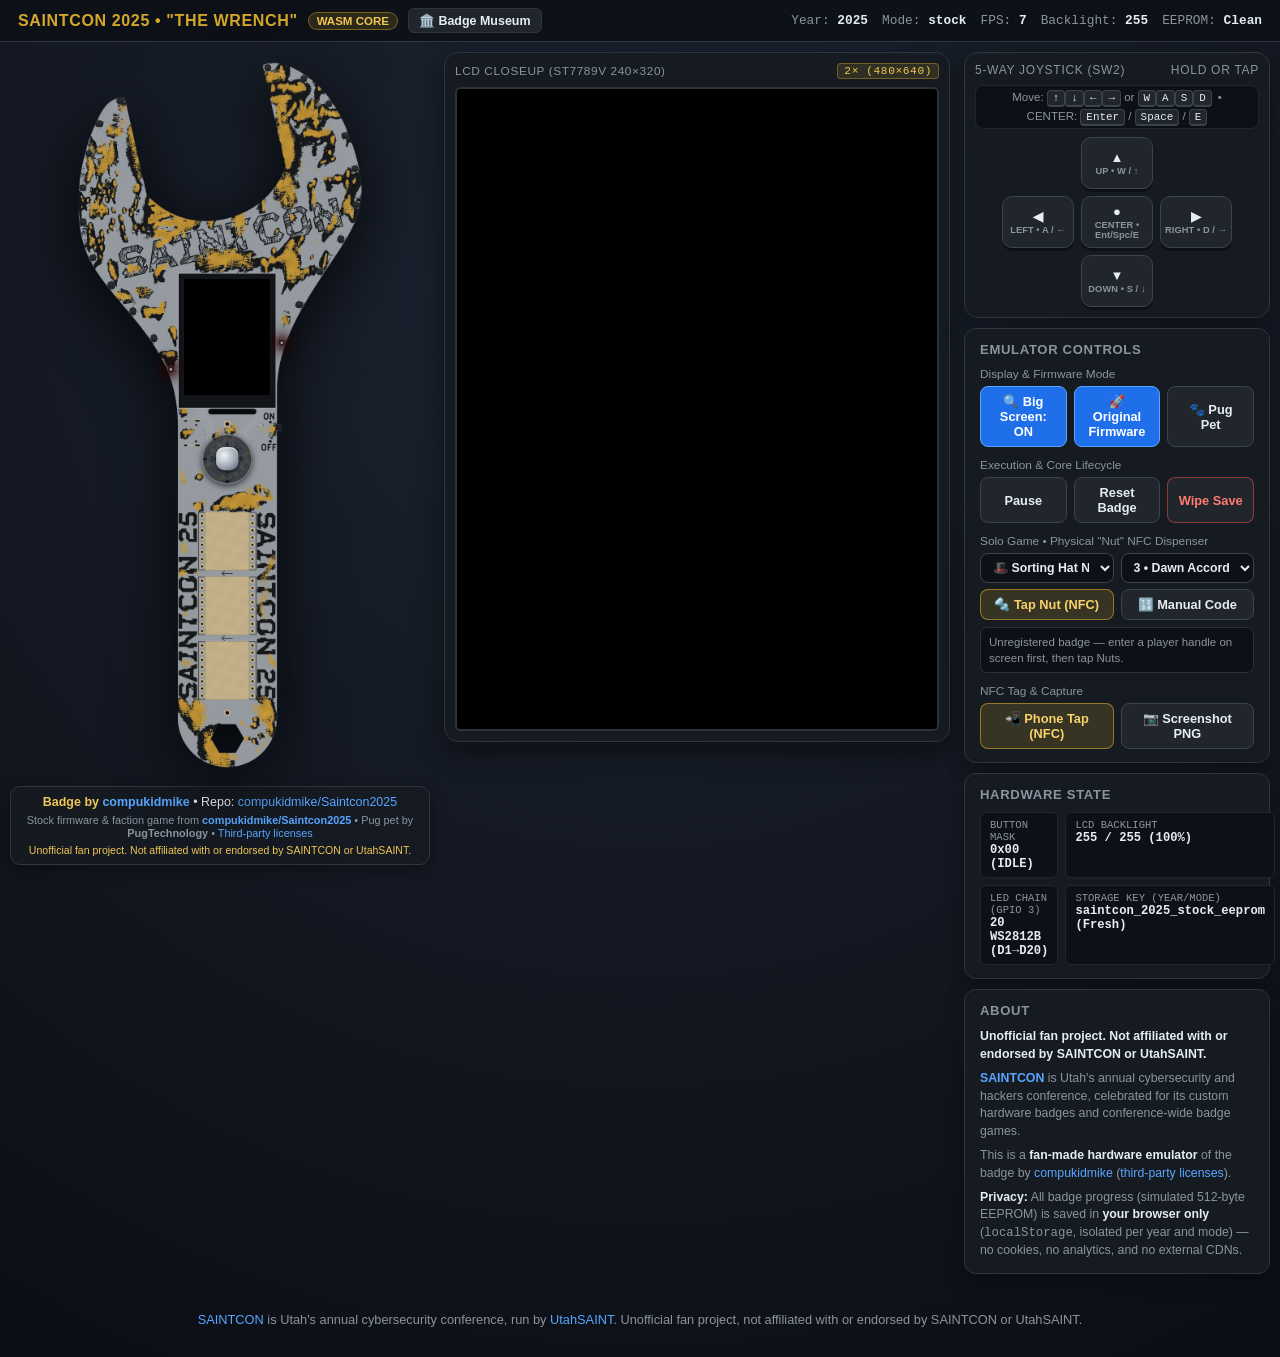
==== commit d9e48daf: "Update from b4a350f" ====
--- a/emulator/web/index.html
+++ b/emulator/web/index.html
@@ -6,7 +6,7 @@
   <title>SAINTCON Badge Emulator</title>
   <script>
     (function () {
-      var LIVE_YEARS = ['2018', '2023', '2024', '2025', '2026'];
+      var LIVE_YEARS = ['2018', '2021', '2023', '2024', '2025', '2026'];
       var PROD = 'sc.pug.technology';
       var host = (window.location.hostname || '').toLowerCase();
       var isProdDomain = host === PROD || host.endsWith('.' + PROD);
@@ -1237,6 +1237,83 @@
     }
     .site-footer a { color: #58a6ff; text-decoration: none; }
     .site-footer a:hover { text-decoration: underline; }
+
+    /* 2021 QTouch Capacitive Dial Wheel Overlay & Companion Panel */
+    .touch-wheel-overlay {
+      position: absolute;
+      border-radius: 50%;
+      cursor: grab;
+      touch-action: none;
+    }
+    .touch-wheel-overlay:active {
+      cursor: grabbing;
+    }
+    .sc21-section {
+      border-top: 1px solid #21262d;
+      padding-top: 7px;
+      margin-top: 7px;
+      display: flex;
+      flex-direction: column;
+      gap: 6px;
+    }
+    .sc21-section:first-of-type {
+      border-top: none;
+      padding-top: 0;
+      margin-top: 0;
+    }
+    .sc21-subhead {
+      font-size: 0.69rem;
+      font-weight: 700;
+      text-transform: uppercase;
+      letter-spacing: 0.05em;
+      color: #d4a72c;
+      display: flex;
+      align-items: center;
+      justify-content: space-between;
+      gap: 6px;
+    }
+    .sc21-textarea {
+      width: 100%;
+      min-height: 54px;
+      max-height: 96px;
+      resize: vertical;
+      background: #0d1117;
+      border: 1px solid #30363d;
+      border-radius: 6px;
+      color: var(--text-main);
+      font-family: ui-monospace, SFMono-Regular, Menlo, Monaco, Consolas, monospace;
+      font-size: 0.72rem;
+      line-height: 1.35;
+      padding: 5px 7px;
+      user-select: text;
+      -webkit-user-select: text;
+    }
+    .sc21-chk-label {
+      display: inline-flex;
+      align-items: center;
+      gap: 5px;
+      font-size: 0.73rem;
+      color: var(--text-main);
+      cursor: pointer;
+      white-space: nowrap;
+    }
+    .sc21-trade-row {
+      display: grid;
+      grid-template-columns: minmax(0, 1fr) 58px;
+      align-items: center;
+      gap: 6px;
+    }
+    .sc21-qty-input {
+      width: 100%;
+      background: #0d1117;
+      border: 1px solid #30363d;
+      border-radius: 6px;
+      color: var(--text-main);
+      font-size: 0.75rem;
+      padding: 4px 6px;
+      user-select: text;
+      -webkit-user-select: text;
+    }
   </style>
 </head>
 <body>
@@ -1286,6 +1363,7 @@
       <div class="board-stage-wrap">
         <div id="board-stage" class="board-stage">
           <img id="board-img" src="[data-uri]" alt="SAINTCON Badge PCB" draggable="false" />
+          <div id="touch-wheel-overlay" class="touch-wheel-overlay" style="display: none;" title="QTouch Capacitive Dial Wheel: Drag around dial ring, then release to open selected menu item"></div>
           <div id="screen-holder" class="screen-holder">
             <canvas id="screen-canvas" width="240" height="320"></canvas>
           </div>
@@ -1485,6 +1563,121 @@
         </div>
       </div>
 
+      <!-- 2021 Combination Lock, Virtual ST25R95 NFC & Solo Museum Bot Trade Companion -->
+      <div class="panel-card" id="sc21-panel-card" style="display: none;" aria-label="2021 Combination Lock and NFC Companion">
+        <h2>Lock, NFC &amp; Solo Trade</h2>
+        <p class="towers-hint">
+          <strong>Menu:</strong> spin the dial (drag ring or <kbd>A</kbd>/<kbd>D</kbd>) and <strong>let go</strong> to open a scene.
+          <strong>Combo / Build:</strong> pull shackle (<kbd>Z</kbd>/<kbd>Space</kbd>) to check a dialed code or build a ready module.
+          <strong>Trading:</strong> <kbd>A</kbd>/<kbd>D</kbd> picks a part, <kbd>W</kbd>/<kbd>S</kbd> sets count; trades run automatically.
+          <strong>Game:</strong> steer with the dial.
+          Press <strong>Back</strong> (<kbd>SW3</kbd>, <kbd>X</kbd>/<kbd>Esc</kbd>) to return to Menu.
+        </p>
+
+        <div class="sc21-section">
+          <div class="sc21-subhead">
+            <span>Lock Shackle &amp; Shim Sensors</span>
+            <label class="sc21-chk-label" title="Keep shackle open (in Menu, holding shackle open shares your vCard over NFC instead of the schedule URL)">
+              <input type="checkbox" id="chk-sc21-hold-shackle" />
+              <span>Hold Open</span>
+            </label>
+          </div>
+          <div class="btn-row">
+            <button type="button" class="ctrl-btn gold" id="btn-sc21-pull-shackle" title="Pull shackle open briefly (tests dialed code in Combo Lock or builds a ready module in Build)">🔓 Pull Shackle</button>
+            <button type="button" class="ctrl-btn" id="btn-sc21-shim" title="Pulse QTouch shim sensor 6 once (grants UNLOCK_SHIM reward once, shows 'Shim already unlocked' once per power cycle, then does nothing)">🗡️ Insert Shim</button>
+          </div>
+        </div>
+
+        <div class="sc21-section">
+          <div class="sc21-subhead">
+            <span>Registration &amp; vCard (ST25R95 Tag)</span>
+            <span id="sc21-vcard-byte-count" style="font-family: ui-monospace, SFMono-Regular, Menlo, Monaco, Consolas, monospace; font-size: 0.66rem; color: var(--text-muted); text-transform: none;">72 / 159 bytes</span>
+          </div>
+          <textarea id="sc21-vcard-input" class="sc21-textarea" rows="3" aria-label="Registration vCard Fields">FN:Badge Visitor
+ORG:SAINTCON Badge Museum
+EMAIL:visitor@example.invalid</textarea>
+          <div class="btn-row">
+            <button type="button" class="ctrl-btn gold" id="btn-sc21-write-vcard" title="Write NDEF text/vcard with saintcon_2021_magic over NFC when badge is listening (up to 159 bytes of fields / 223 bytes total vCard) to save vCard and reboot into Menu">📲 Write Registration vCard</button>
+            <button type="button" class="ctrl-btn" id="btn-sc21-read-tag" title="Read the badge's emulated NFC tag when in tag mode (unlocks UNLOCK_CONTACT in Menu; hold shackle open to read your vCard)">📖 Read Badge Tag</button>
+          </div>
+        </div>
+
+        <div class="sc21-section">
+          <div class="sc21-subhead">
+            <span>Virtual NFC Unlock Tags (Read Tag Scene)</span>
+          </div>
+          <div class="btn-row">
+            <select id="sc21-quote-select" class="nut-select" aria-label="Upstream NFC Quote Tag"></select>
+          </div>
+          <div class="btn-row">
+            <button type="button" class="ctrl-btn gold" id="btn-sc21-present-tag" title="Hold selected NFC quote tag against ST25R95 reader (open Read Tag on the badge to scan; press Back to return to Menu)">🏷️ Present Tag</button>
+            <button type="button" class="ctrl-btn" id="btn-sc21-clear-tag" title="Remove virtual NFC tag from reader field">✕ Remove Tag</button>
+          </div>
+        </div>
+
+        <div class="sc21-section">
+          <div class="sc21-subhead">
+            <span>Solo "Museum Bot" Trade (Trading Scene)</span>
+          </div>
+          <p class="towers-hint" style="margin: 0;">Trading needs at least 1 part — earn parts from rewards (e.g. <strong>Insert Shim</strong>, a combo, or a tag).</p>
+          <div class="sc21-trade-row">
+            <select id="sc21-bot-part0" class="nut-select" aria-label="Museum Bot Offer Part 1">
+              <option value="0">Wire</option>
+              <option value="1">Gears</option>
+              <option value="2">Scrap</option>
+              <option value="3" selected>Circuit B.</option>
+              <option value="4">LCD Screen</option>
+              <option value="5">Neosteal</option>
+              <option value="6">Hololens</option>
+              <option value="7">Eitr Fluid</option>
+              <option value="8">Ion Engine</option>
+              <option value="9">Flux Cap.</option>
+              <option value="10">Tesla Coil</option>
+              <option value="11">Ray Fuse</option>
+            </select>
+            <input id="sc21-bot-qty0" class="sc21-qty-input" type="number" min="1" max="20" value="3" aria-label="Museum Bot Part 1 Quantity" />
+            <select id="sc21-bot-part1" class="nut-select" aria-label="Museum Bot Offer Part 2">
+              <option value="-1">(None)</option>
+              <option value="0" selected>Wire</option>
+              <option value="1">Gears</option>
+              <option value="2">Scrap</option>
+              <option value="3">Circuit B.</option>
+              <option value="4">LCD Screen</option>
+              <option value="5">Neosteal</option>
+              <option value="6">Hololens</option>
+              <option value="7">Eitr Fluid</option>
+              <option value="8">Ion Engine</option>
+              <option value="9">Flux Cap.</option>
+              <option value="10">Tesla Coil</option>
+              <option value="11">Ray Fuse</option>
+            </select>
+            <input id="sc21-bot-qty1" class="sc21-qty-input" type="number" min="0" max="20" value="4" aria-label="Museum Bot Part 2 Quantity" />
+          </div>
+          <div class="btn-row">
+            <button type="button" class="ctrl-btn gold" id="btn-sc21-bot-trade" title="Arm Museum Bot NFC trade partner — once you have at least 1 part from a reward (e.g. Insert Shim), open Trading first to pick an offer, or arm it first and open Trading to get the bot's parts without giving any; press Back when done">🤝 Arm Museum Bot Trade</button>
+          </div>
+        </div>
+
+        <div class="sc21-section">
+          <div class="sc21-subhead">
+            <span>Virtual I2C Minibadge (0x28)</span>
+            <label class="sc21-chk-label" title="Plug virtual minibadge at 0x28 on I2C_0 (triggers UNLOCK_MINI reward in MENU)">
+              <input type="checkbox" id="chk-sc21-mb-present" />
+              <span>Plugged</span>
+            </label>
+          </div>
+          <div class="btn-row">
+            <input id="sc21-mb-text" class="sc18-text-input" type="text" maxlength="64" value="HELLO MUSEUM" style="flex: 1 1 110px; min-width: 0;" aria-label="2021 Minibadge Message" />
+            <button type="button" class="ctrl-btn" id="btn-sc21-mb-send" style="flex: 0 0 auto;" title="Send scrolling text message from minibadge 0x28 in MENU">💬 Text</button>
+            <button type="button" class="ctrl-btn" id="btn-sc21-mb-btn" style="flex: 0 0 auto;" title="Trigger minibadge 0x01 button event (WHAMMY animation in MENU)">🔘 Btn</button>
+          </div>
+        </div>
+
+        <div class="nut-status-box" id="sc21-status-box">
+          Unregistered badges boot to <code>Ready for VCard Programming</code> — click <strong>Write Registration vCard</strong> above to unlock the main menu.
+        </div>
+      </div>
+
       <!-- Emulator Controls Panel -->
       <div class="panel-card">
         <h2>Emulator Controls</h2>
@@ -1626,7 +1819,7 @@
       const DESKTOP_BREAKPOINT_PX = 820;
       const MAX_STEP_DT_MS = 100;
       const MAX_HIDDEN_CATCHUP_MS = 300000; // Bound catch-up at 5 min of real time in 100 ms steps
-      const LIVE_YEARS = ['2018', '2023', '2024', '2025', '2026'];
+      const LIVE_YEARS = ['2018', '2021', '2023', '2024', '2025', '2026'];
       const COMING_SOON_YEARS = []; // Only years explicitly listed as coming soon
       const WASM_MISSING_MSG = 'This emulator needs WebAssembly; it may be turned off, e.g. iPhone Lockdown Mode';
 
@@ -1786,6 +1979,7 @@
 
       const boardStage = document.getElementById('board-stage');
       const boardImg = document.getElementById('board-img');
+      const touchWheelOverlay = document.getElementById('touch-wheel-overlay');
       const screenHolder = document.getElementById('screen-holder');
       const screenCanvas = document.getElementById('screen-canvas');
       const screenCtx = screenCanvas.getContext('2d', { alpha: false });
@@ -1867,6 +2061,27 @@
       const sc18ModalTitle = document.getElementById('sc18-modal-title');
       const btnSc18ModalClose = document.getElementById('btn-sc18-modal-close');
       const sc18ModalFrame = document.getElementById('sc18-modal-frame');
+      const sc21PanelCard = document.getElementById('sc21-panel-card');
+      const chkSc21HoldShackle = document.getElementById('chk-sc21-hold-shackle');
+      const btnSc21PullShackle = document.getElementById('btn-sc21-pull-shackle');
+      const btnSc21Shim = document.getElementById('btn-sc21-shim');
+      const sc21VcardInput = document.getElementById('sc21-vcard-input');
+      const sc21VcardByteCount = document.getElementById('sc21-vcard-byte-count');
+      const btnSc21WriteVcard = document.getElementById('btn-sc21-write-vcard');
+      const btnSc21ReadTag = document.getElementById('btn-sc21-read-tag');
+      const sc21QuoteSelect = document.getElementById('sc21-quote-select');
+      const btnSc21PresentTag = document.getElementById('btn-sc21-present-tag');
+      const btnSc21ClearTag = document.getElementById('btn-sc21-clear-tag');
+      const sc21BotPart0 = document.getElementById('sc21-bot-part0');
+      const sc21BotQty0 = document.getElementById('sc21-bot-qty0');
+      const sc21BotPart1 = document.getElementById('sc21-bot-part1');
+      const sc21BotQty1 = document.getElementById('sc21-bot-qty1');
+      const btnSc21BotTrade = document.getElementById('btn-sc21-bot-trade');
+      const chkSc21MbPresent = document.getElementById('chk-sc21-mb-present');
+      const sc21MbText = document.getElementById('sc21-mb-text');
+      const btnSc21MbSend = document.getElementById('btn-sc21-mb-send');
+      const btnSc21MbBtn = document.getElementById('btn-sc21-mb-btn');
+      const sc21StatusBox = document.getElementById('sc21-status-box');
       const nfcCaptureLabel = document.getElementById('nfc-capture-label');
       const btnPhoneTap = document.getElementById('btn-phone-tap');
 
@@ -2024,8 +2239,30 @@
         return names.length ? names.join('+') : 'IDLE';
       }
 
+      let lastInputMask = 0;
+      let sc21PausedPendingMask = 0;
+
       function updateInputVisuals() {
         const mask = getButtonsMask();
+        const rising = mask & ~lastInputMask;
+        lastInputMask = mask;
+        if (paused && currentYear === '2021' && core && !core.isMock) {
+          if (rising & 64) {
+            if (typeof core.sc21SetShackle === 'function') {
+              const keepOpen = Boolean(chkSc21HoldShackle && chkSc21HoldShackle.checked);
+              core.sc21SetShackle(1);
+              core.sc21SetShackle(keepOpen ? 1 : 0);
+            }
+            if (typeof setSc21Status === 'function') {
+              setSc21Status('Badge is paused — queued Shackle pull for next sensor read on Resume (click Resume to run).');
+            }
+          } else if (rising & 32) {
+            sc21PausedPendingMask |= 32;
+            if (typeof setSc21Status === 'function') {
+              setSc21Status('Badge is paused — Back (SW3) will take effect on Resume (click Resume to run).');
+            }
+          }
+        }
         if (hasTouchInput && validButtonsMask === 0) {
           if (telButtonsLabel) {
             telButtonsLabel.textContent = 'TOUCH INPUT (GT911)';
@@ -2071,6 +2308,9 @@
         );
         screenCanvas.classList.toggle('touch-enabled', hasTouchInput);
         bigScreenCanvas.classList.toggle('touch-enabled', hasTouchInput);
+        if (touchWheelOverlay) {
+          touchWheelOverlay.classList.toggle('touch-enabled', hasTouchInput);
+        }
         updateInputVisuals();
       }
 
@@ -2090,6 +2330,20 @@
         boardStage.classList.toggle('landscape', W > H);
         boardStage.classList.toggle('wide-portrait', W <= H && (W / H) > 0.58);
         syncTouchUiState();
+
+        if (touchWheelOverlay) {
+          const tw = data.touch_wheel;
+          if (tw && typeof tw.cx_px === 'number' && typeof tw.outer_r_px === 'number') {
+            const diamPx = tw.outer_r_px * 2;
+            touchWheelOverlay.style.display = '';
+            touchWheelOverlay.style.left = `${((tw.cx_px - tw.outer_r_px) / W) * 100}%`;
+            touchWheelOverlay.style.top = `${((tw.cy_px - tw.outer_r_px) / H) * 100}%`;
+            touchWheelOverlay.style.width = `${(diamPx / W) * 100}%`;
+            touchWheelOverlay.style.height = `${(diamPx / H) * 100}%`;
+          } else {
+            touchWheelOverlay.style.display = 'none';
+          }
+        }
 
         const scr = data.screen;
         const isRound = (scr.shape || screenShape) === 'round';
@@ -2117,12 +2371,17 @@
           }
           el.dataset.index = led.index;
           el.dataset.ref = led.ref;
-          el.title = `Chain #${led.index} (${led.ref}, DIN: ${led.din_net})`;
+          el.title = led.din_net
+            ? `Chain #${led.index} (${led.ref}, DIN: ${led.din_net})`
+            : `LED #${led.index} (${led.ref}${led.part ? ', ' + led.part : ''})`;
           ledLayer.appendChild(el);
           ledElements.push(el);
         }
 
-        const navSw = data.nav_switch || data.sw4 || data.sw2;
+        const rawNavSw = data.nav_switch !== undefined ? data.nav_switch : (data.sw4 || data.sw2);
+        const navSw = (rawNavSw && typeof rawNavSw.x_px === 'number' && typeof rawNavSw.radius_px === 'number')
+          ? rawNavSw
+          : null;
         if (navSw) {
           const diamPx = navSw.radius_px * 2;
           sw2Overlay.style.display = 'flex';
@@ -2225,6 +2484,59 @@
           console.warn('Failed to write EEPROM to localStorage:', err);
           eepromPendingSave = false;
           lastEepromSaveMs = now;
+          showStorageUnavailableNote();
+          return false;
+        }
+      }
+
+      // 2021 512-byte registration vCard sector (0x7F8000 in QSPI flash; erased state = 0xFF)
+      let sc21VcardPendingSave = false;
+
+      function loadSc21VcardFromStorage() {
+        if (!core || typeof core.sc21GetVcardView !== 'function') return false;
+        const view = core.sc21GetVcardView();
+        if (!view || !view.length) return false;
+        const key = getStorageKey('vcard');
+        try {
+          const b64 = localStorage.getItem(key);
+          if (!b64) {
+            view.fill(0xff);
+            return false;
+          }
+          const bin = atob(b64);
+          view.fill(0xff);
+          const len = Math.min(view.length, bin.length);
+          for (let i = 0; i < len; i++) {
+            view[i] = bin.charCodeAt(i) & 0xff;
+          }
+          return true;
+        } catch (err) {
+          console.warn('Failed to load 2021 vCard flash from localStorage:', err);
+          view.fill(0xff);
+          return false;
+        }
+      }
+
+      function flushSc21VcardToStorage(force) {
+        if (!core || typeof core.sc21GetVcardView !== 'function') return true;
+        if (!force && !sc21VcardPendingSave) return true;
+        const view = core.sc21GetVcardView();
+        if (!view || !view.length) return true;
+        const key = getStorageKey('vcard');
+        try {
+          let bin = '';
+          for (let i = 0; i < view.length; i++) {
+            bin += String.fromCharCode(view[i]);
+          }
+          localStorage.setItem(key, btoa(bin));
+          sc21VcardPendingSave = false;
+          eepromWriteCount++;
+          eepromStatus.textContent = 'Saved';
+          telEeprom.textContent = `${key} (#${eepromWriteCount})`;
+          return true;
+        } catch (err) {
+          console.warn('Failed to write 2021 vCard flash to localStorage:', err);
+          sc21VcardPendingSave = false;
           showStorageUnavailableNote();
           return false;
         }
@@ -2519,7 +2831,10 @@
             ctx.restore();
           }
 
-          const navSw = layout.nav_switch || layout.sw4 || layout.sw2;
+          const rawNavSw = layout.nav_switch !== undefined ? layout.nav_switch : (layout.sw4 || layout.sw2);
+          const navSw = (rawNavSw && typeof rawNavSw.x_px === 'number' && typeof rawNavSw.radius_px === 'number')
+            ? rawNavSw
+            : null;
           const mask = getButtonsMask();
           if (navSw) {
             let jx = navSw.x_px;
@@ -2662,6 +2977,7 @@
 
       bindTouchScreenCanvas(screenCanvas);
       bindTouchScreenCanvas(bigScreenCanvas);
+      bindTouchScreenCanvas(touchWheelOverlay);
 
       window.addEventListener('blur', () => {
         kbMask = 0;
@@ -2691,6 +3007,10 @@
           eepromPendingSave = true;
           eepromStatus.textContent = 'Dirty';
           flushEepromToStorage(true);
+        }
+        if (typeof core.sc21VcardDirty === 'function' && core.sc21VcardDirty()) {
+          sc21VcardPendingSave = true;
+          flushSc21VcardToStorage(true);
         }
         renderOutputs();
         return steps;
@@ -2827,7 +3147,11 @@
         e.currentTarget.blur();
         if (!core) return;
         flushEepromToStorage(true);
-        if ((currentYear === '2025' || currentYear === '2024' || currentYear === '2023' || currentYear === '2018') && currentMode === 'stock' && !core.isMock && !isMockRequested) {
+        if (sc21VcardPendingSave || (typeof core.sc21VcardDirty === 'function' && core.sc21VcardDirty())) {
+          sc21VcardPendingSave = true;
+          flushSc21VcardToStorage(true);
+        }
+        if ((currentYear === '2025' || currentYear === '2024' || currentYear === '2023' || currentYear === '2021' || currentYear === '2018') && currentMode === 'stock' && !core.isMock && !isMockRequested) {
           window.location.reload();
           return;
         }
@@ -2868,6 +3192,25 @@
             wipe18Ok = false;
           }
           if (wipe18Ok) {
+            window.location.reload();
+          } else {
+            showStorageUnavailableNote();
+          }
+          return;
+        }
+        if (currentYear === '2021' && currentMode === 'stock' && !core.isMock && !isMockRequested) {
+          let wipe21Ok = true;
+          try {
+            localStorage.removeItem(getStorageKey('vcard'));
+            localStorage.removeItem(getStorageKey('minibadge'));
+            if (typeof core.sc21EraseVcard === 'function') {
+              core.sc21EraseVcard();
+            }
+          } catch (err) {
+            console.warn('Failed to wipe 2021 vCard/minibadge keys from localStorage:', err);
+            wipe21Ok = false;
+          }
+          if (wipe21Ok) {
             window.location.reload();
           } else {
             showStorageUnavailableNote();
@@ -4079,6 +4422,284 @@
         });
       }
 
+      // 2021 Combination Lock, Virtual ST25R95 NFC & Solo Museum Bot Trade Companion
+      let sc21ShacklePulseTimer = null;
+      let sc21LastBotState = 0;
+      let sc21LastBotText = '';
+      const SC21_VCARD_WRAPPER_BYTES = 64;
+      const SC21_VCARD_MAX_TOTAL_BYTES = 223;
+      const SC21_VCARD_MAX_FIELD_BYTES = SC21_VCARD_MAX_TOTAL_BYTES - SC21_VCARD_WRAPPER_BYTES; // 159
+
+      function measureSc21VcardBytes(rawText) {
+        const lines = String(rawText || '')
+          .split(/[\r\n]+/)
+          .filter((l) => l.length > 0 && !/^(BEGIN:VCARD|END:VCARD|VERSION:|PRODID:)/.test(l));
+        const joined = lines.length > 0 ? lines.join('\n') : 'FN:Badge Visitor\nORG:SAINTCON Badge Museum\nEMAIL:visitor@example.invalid';
+        const fieldBytes = new TextEncoder().encode(joined).length;
+        return {
+          fieldBytes,
+          totalBytes: fieldBytes + SC21_VCARD_WRAPPER_BYTES,
+          maxFieldBytes: SC21_VCARD_MAX_FIELD_BYTES,
+          maxTotalBytes: SC21_VCARD_MAX_TOTAL_BYTES,
+        };
+      }
+
+      function updateSc21VcardByteCount() {
+        if (!sc21VcardByteCount || !sc21VcardInput) return;
+        const m = measureSc21VcardBytes(sc21VcardInput.value);
+        sc21VcardByteCount.textContent = `${m.fieldBytes} / ${m.maxFieldBytes} bytes`;
+        sc21VcardByteCount.style.color = m.fieldBytes > m.maxFieldBytes ? '#f85149' : 'var(--text-muted)';
+      }
+
+      if (sc21VcardInput) {
+        sc21VcardInput.addEventListener('input', updateSc21VcardByteCount);
+      }
+
+      function setSc21Status(msg) {
+        if (sc21StatusBox) {
+          sc21StatusBox.textContent = String(msg || '');
+        }
+      }
+
+      function initSc21CompanionUi() {
+        updateSc21VcardByteCount();
+        if (!core || core.isMock || isMockRequested) return;
+        // The core's idle text is not news: keep the first instruction set below until something changes.
+        const sc21InitialBot = typeof core.sc21GetBotTradeStatus === 'function' ? core.sc21GetBotTradeStatus() : null;
+        sc21LastBotState = 0;
+        sc21LastBotText = (sc21InitialBot && sc21InitialBot.text) || '';
+        if (sc21QuoteSelect && typeof core.sc21GetQuoteCount === 'function') {
+          sc21QuoteSelect.replaceChildren();
+          const count = core.sc21GetQuoteCount() | 0;
+          for (let i = 0; i < count; i++) {
+            const label = core.sc21GetQuoteLabel(i) || `Tag #${i}`;
+            const opt = document.createElement('option');
+            opt.value = String(i);
+            const prefix = i === 20 ? `#${i} (Rickroll) • ` : `#${i} • `;
+            const shortLabel = label.length > 52 ? `${label.slice(0, 50)}…` : label;
+            opt.textContent = `${prefix}${shortLabel}`;
+            opt.title = label;
+            sc21QuoteSelect.appendChild(opt);
+          }
+        }
+        let mbSaved = false;
+        try {
+          mbSaved = localStorage.getItem(getStorageKey('minibadge')) === '1';
+        } catch (_) {}
+        if (chkSc21MbPresent) {
+          chkSc21MbPresent.checked = mbSaved;
+        }
+        if (typeof core.sc21MbSetPresent === 'function') {
+          core.sc21MbSetPresent(mbSaved);
+        }
+        const vcardView = typeof core.sc21GetVcardView === 'function' ? core.sc21GetVcardView() : null;
+        if (vcardView && vcardView.length > 0 && vcardView[0] !== 0xff) {
+          setSc21Status('Registered badge loaded — spin the dial (drag or A/D) and let go to open a scene; press Back (SW3, X/Esc) to return to Menu.');
+        } else {
+          setSc21Status('Unregistered badge (Ready for VCard Programming) — click "Write Registration vCard" above to register and enter Menu.');
+        }
+      }
+
+      function updateSc21BotTradePoll() {
+        if (!core || typeof core.sc21GetBotTradeStatus !== 'function') return;
+        const st = core.sc21GetBotTradeStatus();
+        if (!st) return;
+        if (!st.state) {
+          sc21LastBotState = 0;
+          if (st.text && st.text !== sc21LastBotText) {
+            sc21LastBotText = st.text;
+            setSc21Status(st.text);
+          }
+          return;
+        }
+        if (st.state !== sc21LastBotState || st.text !== sc21LastBotText || st.state >= 2) {
+          sc21LastBotState = st.state;
+          if (st.text) {
+            sc21LastBotText = st.text;
+            setSc21Status(st.text);
+          }
+          if (st.state === 3) {
+            sc21LastBotState = 0;
+          }
+        }
+      }
+
+      if (chkSc21HoldShackle) {
+        chkSc21HoldShackle.addEventListener('change', () => {
+          if (!core || typeof core.sc21SetShackle !== 'function') return;
+          if (sc21ShacklePulseTimer) {
+            clearTimeout(sc21ShacklePulseTimer);
+            sc21ShacklePulseTimer = null;
+          }
+          const open = Boolean(chkSc21HoldShackle.checked);
+          core.sc21SetShackle(open ? 1 : -1);
+          if (paused) {
+            setSc21Status(open
+              ? 'Badge is paused — Shackle held OPEN will apply on Resume.'
+              : 'Badge is paused — Shackle CLOSED will apply on Resume.');
+          } else {
+            setSc21Status(open
+              ? 'Shackle held OPEN — in MENU, badge now emulates your vCard over NFC.'
+              : 'Shackle CLOSED — in MENU, badge emulates https://saintcon2021.sched.com.');
+          }
+        });
+      }
+
+      if (btnSc21PullShackle) {
+        btnSc21PullShackle.addEventListener('click', (e) => {
+          e.currentTarget.blur();
+          if (!core || typeof core.sc21SetShackle !== 'function') return;
+          if (sc21ShacklePulseTimer) {
+            clearTimeout(sc21ShacklePulseTimer);
+          }
+          core.sc21SetShackle(1);
+          sc21ShacklePulseTimer = setTimeout(() => {
+            sc21ShacklePulseTimer = null;
+            const keepOpen = Boolean(chkSc21HoldShackle && chkSc21HoldShackle.checked);
+            if (core && typeof core.sc21SetShackle === 'function') {
+              core.sc21SetShackle(keepOpen ? 1 : 0);
+            }
+          }, 160);
+          if (paused) {
+            setSc21Status('Badge is paused — queued shackle pull for next sensor read on Resume (click Resume to run).');
+          } else {
+            setSc21Status('Pulled shackle open (160 ms pulse — tests code in Combo Lock or builds a ready module in Build).');
+          }
+        });
+      }
+
+      if (btnSc21Shim) {
+        btnSc21Shim.addEventListener('click', (e) => {
+          e.currentTarget.blur();
+          if (!core || typeof core.sc21PulseShim !== 'function') return;
+          core.sc21PulseShim();
+          if (paused) {
+            setSc21Status('Badge is paused — queued padlock shim pulse (QTouch sensor 6) for Resume.');
+          } else {
+            setSc21Status('Pulsed padlock shim sensor once (QTouch sensor 6 — grants UNLOCK_SHIM once, shows "Shim already unlocked" once per power cycle, then does nothing).');
+          }
+        });
+      }
+
+      if (btnSc21WriteVcard) {
+        btnSc21WriteVcard.addEventListener('click', (e) => {
+          e.currentTarget.blur();
+          if (!core || typeof core.sc21ProgramVcard !== 'function') return;
+          const body = sc21VcardInput ? String(sc21VcardInput.value || '') : '';
+          const rc = core.sc21ProgramVcard(body);
+          if (core.emu_eeprom_dirty()) {
+            eepromPendingSave = true;
+            flushEepromToStorage(true);
+          }
+          if (typeof core.sc21VcardDirty === 'function' && core.sc21VcardDirty()) {
+            sc21VcardPendingSave = true;
+            flushSc21VcardToStorage(true);
+          }
+          renderOutputs();
+          const m = measureSc21VcardBytes(body);
+          if (rc === 0) {
+            setSc21Status(`Wrote registration vCard (${m.fieldBytes}/${m.maxFieldBytes} field bytes, ${m.totalBytes}/${m.maxTotalBytes} total bytes) over ST25R95 NFC → saved to QSPI flash (0x7F8000) and reset into Menu.`);
+          } else if (rc === -2) {
+            setSc21Status('Nothing written — badge is in NFC reader mode (in Read Tag or after a finished Trade). To re-enable NFC tag mode, open Read Tag and press Back, or use Reset Badge.');
+          } else {
+            setSc21Status(`Nothing written — vCard is ${m.fieldBytes} bytes of fields (${m.totalBytes} bytes with header/footer), over the ${m.maxFieldBytes}-byte field limit (${m.maxTotalBytes} bytes total). Shorten by ${Math.max(1, m.fieldBytes - m.maxFieldBytes)} byte(s) and try again.`);
+          }
+        });
+      }
+
+      if (btnSc21ReadTag) {
+        btnSc21ReadTag.addEventListener('click', (e) => {
+          e.currentTarget.blur();
+          if (!core || typeof core.sc21ReadEmulatedTag !== 'function') return;
+          const text = core.sc21ReadEmulatedTag();
+          if (core.emu_eeprom_dirty()) {
+            eepromPendingSave = true;
+            flushEepromToStorage(true);
+          }
+          renderOutputs();
+          setSc21Status(`NFC Tag Readout: ${text}`);
+        });
+      }
+
+      if (btnSc21PresentTag) {
+        btnSc21PresentTag.addEventListener('click', (e) => {
+          e.currentTarget.blur();
+          if (!core || typeof core.sc21PresentQuoteTag !== 'function') return;
+          const idx = sc21QuoteSelect ? Number(sc21QuoteSelect.value) || 0 : 0;
+          core.sc21PresentQuoteTag(idx);
+          const label = typeof core.sc21GetQuoteLabel === 'function' ? core.sc21GetQuoteLabel(idx) : '';
+          setSc21Status(`Presenting NFC quote tag #${idx} ("${label}") — open Read Tag on the badge to scan.`);
+        });
+      }
+
+      if (btnSc21ClearTag) {
+        btnSc21ClearTag.addEventListener('click', (e) => {
+          e.currentTarget.blur();
+          if (!core || typeof core.sc21ClearTag !== 'function') return;
+          core.sc21ClearTag();
+          setSc21Status('Removed virtual NFC tag from reader field.');
+        });
+      }
+
+      if (btnSc21BotTrade) {
+        btnSc21BotTrade.addEventListener('click', (e) => {
+          e.currentTarget.blur();
+          if (!core || typeof core.sc21StartBotTrade !== 'function') return;
+          const p0 = sc21BotPart0 ? Number(sc21BotPart0.value) : 3;
+          const q0 = sc21BotQty0 ? Math.max(1, Math.min(20, Number(sc21BotQty0.value) || 1)) : 3;
+          const p1 = sc21BotPart1 ? Number(sc21BotPart1.value) : -1;
+          const q1 = sc21BotQty1 ? Math.max(0, Math.min(20, Number(sc21BotQty1.value) || 0)) : 0;
+          core.sc21StartBotTrade(p0, q0, p1, p1 >= 0 ? q1 : 0);
+          const st = core.sc21GetBotTradeStatus();
+          sc21LastBotState = st ? st.state : 1;
+          sc21LastBotText = (st && st.text) || '';
+          setSc21Status((st && st.text) || 'Museum Bot trade tag armed — Trading runs automatically every 100 frames (no shackle pull needed); press Back when done.');
+        });
+      }
+
+      if (chkSc21MbPresent) {
+        chkSc21MbPresent.addEventListener('change', () => {
+          if (!core || typeof core.sc21MbSetPresent !== 'function') return;
+          const present = Boolean(chkSc21MbPresent.checked);
+          try {
+            localStorage.setItem(getStorageKey('minibadge'), present ? '1' : '0');
+          } catch (_) {
+            showStorageUnavailableNote();
+          }
+          core.sc21MbSetPresent(present);
+          setSc21Status(present
+            ? 'Virtual minibadge plugged at I2C_0 0x28 (unlocks UNLOCK_MINI in MENU).'
+            : 'Virtual minibadge unplugged from I2C_0.');
+        });
+      }
+
+      if (btnSc21MbSend) {
+        btnSc21MbSend.addEventListener('click', (e) => {
+          e.currentTarget.blur();
+          if (!core || typeof core.sc21MbSendText !== 'function') return;
+          const msg = sc21MbText ? String(sc21MbText.value || 'HELLO MUSEUM').trim() : 'HELLO MUSEUM';
+          if (chkSc21MbPresent && !chkSc21MbPresent.checked) {
+            chkSc21MbPresent.checked = true;
+            try { localStorage.setItem(getStorageKey('minibadge'), '1'); } catch (_) {}
+          }
+          core.sc21MbSendText(msg || 'HELLO MUSEUM');
+          setSc21Status(`Queued minibadge 0x28 text "${msg || 'HELLO MUSEUM'}" (scrolls across MENU on next I2C poll).`);
+        });
+      }
+
+      if (btnSc21MbBtn) {
+        btnSc21MbBtn.addEventListener('click', (e) => {
+          e.currentTarget.blur();
+          if (!core || typeof core.sc21MbPressButton !== 'function') return;
+          if (chkSc21MbPresent && !chkSc21MbPresent.checked) {
+            chkSc21MbPresent.checked = true;
+            try { localStorage.setItem(getStorageKey('minibadge'), '1'); } catch (_) {}
+          }
+          core.sc21MbPressButton();
+          setSc21Status('Queued minibadge 0x28 button press (shows WHAMMY animation in MENU).');
+        });
+      }
+
       document.getElementById('btn-phone-tap').addEventListener('click', (e) => {
         e.currentTarget.blur();
         if (!core) return;
@@ -4115,6 +4736,10 @@
       window.addEventListener('beforeunload', () => {
         if (!loopStopped) {
           flushEepromToStorage(true);
+          if (sc21VcardPendingSave || (core && typeof core.sc21VcardDirty === 'function' && core.sc21VcardDirty())) {
+            sc21VcardPendingSave = true;
+            flushSc21VcardToStorage(true);
+          }
         }
       });
 
@@ -4163,12 +4788,66 @@
         const c2018MbQueuePixels = fn('emu_2018_mb_queue_pixels', () => {});
         const c2018MbQueueButton = fn('emu_2018_mb_queue_button', () => {});
         const c2018MbGetInfo = fn('emu_2018_mb_get_info', () => 0);
+        const c2021LoadFlash = fn('emu_2021_load_flash', () => {});
+        const c2021VcardPtr = fn('emu_2021_vcard_ptr', () => 0);
+        const c2021VcardSize = fn('emu_2021_vcard_size', () => 0);
+        const c2021VcardDirty = fn('emu_2021_vcard_dirty', () => 0);
+        const c2021EraseVcard = fn('emu_2021_erase_vcard', () => {});
+        const c2021SetShackle = fn('emu_2021_set_shackle', () => {});
+        const c2021GetShackle = fn('emu_2021_get_shackle', () => 0);
+        const c2021PulseShim = fn('emu_2021_pulse_shim', () => {});
+        const c2021SetWheel = fn('emu_2021_set_wheel', () => {});
+        const c2021NfcQuoteCount = fn('emu_2021_nfc_quote_count', () => 0);
+        const c2021NfcQuoteLabel = fn('emu_2021_nfc_quote_label', () => 0);
+        const c2021NfcPresentQuoteTag = fn('emu_2021_nfc_present_quote_tag', () => -1);
+        const c2021NfcPresentTextTag = fn('emu_2021_nfc_present_text_tag', () => -1);
+        const c2021NfcClearTag = fn('emu_2021_nfc_clear_tag', () => {});
+        const c2021NfcProgramVcard = fn('emu_2021_nfc_program_vcard', () => -1);
+        const c2021NfcLastVcardStatus = fn('emu_2021_nfc_last_vcard_status', () => -999);
+        const c2021NfcReadEmulatedTag = fn('emu_2021_nfc_read_emulated_tag', () => 0);
+        const c2021NfcStartBotTrade = fn('emu_2021_nfc_start_bot_trade', () => -1);
+        const c2021NfcBotTradeStatus = fn('emu_2021_nfc_bot_trade_status', () => 0);
+        const c2021MbSetPresent = fn('emu_2021_mb_set_present', () => {});
+        const c2021MbGetPresent = fn('emu_2021_mb_get_present', () => 0);
+        const c2021MbPressButton = fn('emu_2021_mb_press_button', () => {});
+        const c2021MbSendText = fn('emu_2021_mb_send_text', () => {});
+
+        const readCString = (ptr, maxBytes = 512) => {
+          const p = ptr >>> 0;
+          if (!p) return '';
+          if (typeof raw.UTF8ToString === 'function') {
+            return raw.UTF8ToString(p, maxBytes);
+          }
+          const u8 = new Uint8Array(getBuffer());
+          let end = p;
+          const lim = Math.min(u8.length, p + maxBytes);
+          while (end < lim && u8[end] !== 0) end++;
+          return new TextDecoder('utf-8', { fatal: false }).decode(u8.subarray(p, end));
+        };
+
+        const withCString = (str, cb) => {
+          const bytes = new TextEncoder().encode(String(str || ''));
+          const ptr = cMalloc(bytes.length + 1) >>> 0;
+          if (!ptr) return -1;
+          try {
+            const dst = new Uint8Array(getBuffer(), ptr, bytes.length + 1);
+            dst.set(bytes);
+            dst[bytes.length] = 0;
+            return cb(ptr);
+          } finally {
+            cFree(ptr);
+          }
+        };
 
         return {
           isMock: Boolean(isMock || raw.isMock),
           raw,
           emu_init,
-          emu_step,
+          emu_step(dt, mask) {
+            const pending = sc21PausedPendingMask;
+            sc21PausedPendingMask = 0;
+            return emu_step(dt, (mask | 0) | pending);
+          },
           emu_framebuffer,
           emu_leds,
           emu_backlight,
@@ -4277,6 +4956,102 @@
               cFree(ptr);
             }
           },
+          sc21LoadFlash(u8) {
+            if (!u8 || !u8.length) return;
+            const ptr = cMalloc(u8.length) >>> 0;
+            if (!ptr) throw new Error('Failed to allocate WASM buffer for 2021 flash.bin');
+            try {
+              new Uint8Array(getBuffer(), ptr, u8.length).set(u8);
+              c2021LoadFlash(ptr, u8.length >>> 0);
+            } finally {
+              cFree(ptr);
+            }
+          },
+          sc21GetVcardView() {
+            const ptr = c2021VcardPtr() >>> 0;
+            const len = c2021VcardSize() | 0;
+            if (!ptr || len <= 0) return null;
+            return new Uint8Array(getBuffer(), ptr, len);
+          },
+          sc21VcardDirty() {
+            return (c2021VcardDirty() | 0) !== 0;
+          },
+          sc21EraseVcard() {
+            c2021EraseVcard();
+          },
+          sc21SetShackle(open) {
+            c2021SetShackle(typeof open === 'number' ? (open | 0) : (open ? 1 : 0));
+          },
+          sc21GetShackle() {
+            return (c2021GetShackle() | 0) !== 0;
+          },
+          sc21PulseShim() {
+            c2021PulseShim();
+          },
+          sc21SetWheel(touched, deg) {
+            c2021SetWheel(touched ? 1 : 0, deg | 0);
+          },
+          sc21GetQuoteCount() {
+            return c2021NfcQuoteCount() | 0;
+          },
+          sc21GetQuoteLabel(idx) {
+            const ptr = c2021NfcQuoteLabel(idx | 0) >>> 0;
+            return readCString(ptr, 256);
+          },
+          sc21PresentQuoteTag(idx) {
+            return c2021NfcPresentQuoteTag(idx | 0) | 0;
+          },
+          sc21PresentTextTag(text) {
+            return withCString(text, (ptr) => c2021NfcPresentTextTag(ptr) | 0);
+          },
+          sc21ClearTag() {
+            c2021NfcClearTag();
+          },
+          sc21ProgramVcard(vcardBody) {
+            const directRc = withCString(vcardBody, (ptr) => c2021NfcProgramVcard(ptr) | 0);
+            const lastRc = c2021NfcLastVcardStatus() | 0;
+            return lastRc !== -999 ? lastRc : directRc;
+          },
+          sc21ReadEmulatedTag() {
+            const cap = 512;
+            const ptr = cMalloc(cap) >>> 0;
+            if (!ptr) return '';
+            try {
+              c2021NfcReadEmulatedTag(ptr, cap);
+              return readCString(ptr, cap);
+            } finally {
+              cFree(ptr);
+            }
+          },
+          sc21StartBotTrade(part0, count0, part1, count1) {
+            return c2021NfcStartBotTrade(part0 | 0, count0 | 0, part1 | 0, count1 | 0) | 0;
+          },
+          sc21GetBotTradeStatus() {
+            const cap = 256;
+            const ptr = cMalloc(cap) >>> 0;
+            if (!ptr) return { state: 0, text: '' };
+            try {
+              const state = c2021NfcBotTradeStatus(ptr, cap) | 0;
+              return { state, text: readCString(ptr, cap) };
+            } finally {
+              cFree(ptr);
+            }
+          },
+          sc21MbSetPresent(present) {
+            c2021MbSetPresent(present ? 1 : 0);
+          },
+          sc21MbGetPresent() {
+            return (c2021MbGetPresent() | 0) !== 0;
+          },
+          sc21MbPressButton() {
+            c2021MbPressButton();
+          },
+          sc21MbSendText(text) {
+            withCString(text, (ptr) => {
+              c2021MbSendText(ptr);
+              return 0;
+            });
+          },
           getFramebufferView() {
             const ptr = emu_framebuffer() >>> 0;
             const len = (emu_fb_width() | 0) * (emu_fb_height() | 0);
@@ -4390,7 +5165,7 @@
         if (typeof meta.led_count === 'number') {
           numLeds = Math.max(0, Number(meta.led_count) || 0);
           const gpioStr = meta.led_gpio ? ` (GPIO ${meta.led_gpio})` : '';
-          telLedsLabel.textContent = numLeds > 0 ? `LED CHAIN${gpioStr}` : 'ADDRESSABLE LEDS';
+          telLedsLabel.textContent = meta.led_label || (numLeds > 0 ? `LED CHAIN${gpioStr}` : 'ADDRESSABLE LEDS');
           telLeds.textContent = meta.led_summary || (numLeds > 0 ? `${numLeds} WS2812 (0→${numLeds - 1})` : 'None');
         }
 
@@ -4441,6 +5216,19 @@
           const hasRight = (validButtonsMask & BTN_RIGHT) !== 0;
           const hasUp = (validButtonsMask & BTN_UP) !== 0;
           const hasDown = (validButtonsMask & BTN_DOWN) !== 0;
+          const setDirSub = (btnEl, bit, defName, defHint) => {
+            if (!btnEl) return;
+            const subEl = btnEl.querySelector('.sub');
+            if (!subEl) return;
+            const def = buttonDefs.find((b) => b.bit === bit);
+            const nm = (def && def.name) || defName;
+            const ht = (def && def.hint) || defHint;
+            subEl.textContent = `${nm} • ${ht}`;
+          };
+          setDirSub(padUpBtn, BTN_UP, 'UP', 'W / ↑');
+          setDirSub(padDownBtn, BTN_DOWN, 'DOWN', 'S / ↓');
+          setDirSub(padLeftBtn, BTN_LEFT, 'LEFT', 'A / ←');
+          setDirSub(padRightBtn, BTN_RIGHT, 'RIGHT', 'D / →');
           if (padLeftBtn) {
             padLeftBtn.style.visibility = hasLeft ? '' : 'hidden';
             padLeftBtn.disabled = !hasLeft;
@@ -4483,29 +5271,58 @@
             return sp;
           };
 
+          const dpadSubtitleEl = dpadTitleLabel && dpadTitleLabel.nextElementSibling;
+          if (dpadSubtitleEl) {
+            dpadSubtitleEl.textContent = Number(yr) === 2021 ? 'Release Dial to Open' : 'Hold or Tap';
+          }
+
           if (pushDefs.length > 0) {
-            const navRef = (centerDef && centerDef.ref) || 'SW4';
-            const pushNames = pushDefs.map((p) => p.name).join(' / ');
-            dpadTitleLabel.textContent = `Controls (${navRef} + ${pushNames})`;
-
-            keyHintsBar.replaceChildren(makeMoveSpan());
-            for (const p of [...pushDefs].reverse()) {
-              keyHintsBar.appendChild(makeDotSpan());
-              const sp = document.createElement('span');
-              sp.append(`${p.name}: `);
-              const kbd = document.createElement('kbd');
-              kbd.textContent = String(p.hint || p.name);
-              sp.appendChild(kbd);
-              keyHintsBar.appendChild(sp);
-            }
-            if (centerDef) {
-              keyHintsBar.appendChild(makeDotSpan());
-              const sp = document.createElement('span');
-              sp.append(`${centerDef.name}: `);
-              const kbd = document.createElement('kbd');
-              kbd.textContent = String(centerDef.hint || centerDef.name);
-              sp.appendChild(kbd);
-              keyHintsBar.appendChild(sp);
+            if (Number(yr) === 2021) {
+              dpadTitleLabel.textContent = 'Dial Wheel, Shackle & Back (SW3)';
+              const makeHintItem = (label, keys) => {
+                const sp = document.createElement('span');
+                sp.append(`${label}: `);
+                keys.forEach((k, idx) => {
+                  if (idx > 0) sp.append(' / ');
+                  const kbd = document.createElement('kbd');
+                  kbd.textContent = k;
+                  sp.appendChild(kbd);
+                });
+                return sp;
+              };
+              keyHintsBar.replaceChildren(
+                makeHintItem('Spin (release opens menu)', ['A/D', '←/→']),
+                makeDotSpan(),
+                makeHintItem('Trade +/−', ['W/S', '↑/↓']),
+                makeDotSpan(),
+                makeHintItem('Shackle (Combo/Build)', ['Z', 'Space']),
+                makeDotSpan(),
+                makeHintItem('Back', ['X', 'Esc'])
+              );
+            } else {
+              const navRef = (centerDef && centerDef.ref) || 'SW4';
+              const pushNames = pushDefs.map((p) => p.name).join(' / ');
+              dpadTitleLabel.textContent = `Controls (${navRef} + ${pushNames})`;
+
+              keyHintsBar.replaceChildren(makeMoveSpan());
+              for (const p of [...pushDefs].reverse()) {
+                keyHintsBar.appendChild(makeDotSpan());
+                const sp = document.createElement('span');
+                sp.append(`${p.name}: `);
+                const kbd = document.createElement('kbd');
+                kbd.textContent = String(p.hint || p.name);
+                sp.appendChild(kbd);
+                keyHintsBar.appendChild(sp);
+              }
+              if (centerDef) {
+                keyHintsBar.appendChild(makeDotSpan());
+                const sp = document.createElement('span');
+                sp.append(`${centerDef.name}: `);
+                const kbd = document.createElement('kbd');
+                kbd.textContent = String(centerDef.hint || centerDef.name);
+                sp.appendChild(kbd);
+                keyHintsBar.appendChild(sp);
+              }
             }
 
             actionPadCol.replaceChildren();
@@ -4607,6 +5424,9 @@
         if (sc18MbCard) {
           sc18MbCard.style.display = 'none';
         }
+        if (sc21PanelCard) {
+          sc21PanelCard.style.display = 'none';
+        }
         syncTouchUiState();
 
         const hasNfc = meta.has_nfc !== false;
@@ -4637,10 +5457,32 @@
           };
 
           creditsPrimaryLine.replaceChildren();
+          const allOtherCredits = Array.isArray(c.other_credits) ? c.other_credits.filter((o) => o && o.name) : [];
+          const coCreators = allOtherCredits.filter((o) => /^badge creator\b/i.test(String(o.role || '')));
+          const extraCredits = coCreators.length > 1
+            ? allOtherCredits.filter((o) => !/^badge creator\b/i.test(String(o.role || '')))
+            : allOtherCredits.filter((o) => !String(o.name).includes(authorHandle));
+
+          const appendCreditNameList = (target, list) => {
+            list.forEach((item, idx) => {
+              if (idx > 0) {
+                if (list.length === 2) target.append(' and ');
+                else if (idx === list.length - 1) target.append(', and ');
+                else target.append(', ');
+              }
+              target.appendChild(createExtLink(item.url || `https://github.com/${item.name}`, item.name, false));
+            });
+          };
+
           const stBadgeBy = document.createElement('strong');
-          stBadgeBy.append('Badge by ', createExtLink(authorUrl, authorHandle, false));
+          stBadgeBy.append('Badge by ');
+          if (coCreators.length > 1) {
+            appendCreditNameList(stBadgeBy, coCreators);
+          } else {
+            stBadgeBy.appendChild(createExtLink(authorUrl, authorHandle, false));
+          }
           creditsPrimaryLine.appendChild(stBadgeBy);
-          if (authorName) {
+          if (authorName && coCreators.length <= 1) {
             creditsPrimaryLine.append(authorName);
           }
           creditsPrimaryLine.append(' • Repo: ', createExtLink(repoUrl, repoShort, false));
@@ -4652,17 +5494,14 @@
             commitLink.appendChild(codeEl);
             creditsPrimaryLine.append(' (', commitLink, ')');
           }
-          if (Array.isArray(c.other_credits)) {
-            const others = c.other_credits.filter((o) => o.name && !String(o.name).includes(authorHandle));
-            for (const o of others) {
-              creditsPrimaryLine.append(' • ');
-              if (o.url) {
-                creditsPrimaryLine.append(createExtLink(o.url, o.name, true), ` (${o.role || ''})`);
-              } else {
-                const stO = document.createElement('strong');
-                stO.textContent = String(o.name);
-                creditsPrimaryLine.append(stO, ` (${o.role || ''})`);
-              }
+          for (const o of extraCredits) {
+            creditsPrimaryLine.append(' • ');
+            if (o.url) {
+              creditsPrimaryLine.append(createExtLink(o.url, o.name, true), ` (${o.role || ''})`);
+            } else {
+              const stO = document.createElement('strong');
+              stO.textContent = String(o.name);
+              creditsPrimaryLine.append(stO, ` (${o.role || ''})`);
             }
           }
 
@@ -4736,8 +5575,18 @@
             aboutAuthorPara.append(
               'This is a ',
               stFan,
-              ' of the badge by ',
-              createExtLink(authorUrl, authorHandle, false),
+              ' of the badge by '
+            );
+            if (coCreators.length > 1) {
+              appendCreditNameList(aboutAuthorPara, coCreators);
+              if (extraCredits.length > 0) {
+                aboutAuthorPara.append(', with firmware contribution from ');
+                appendCreditNameList(aboutAuthorPara, extraCredits);
+              }
+            } else {
+              aboutAuthorPara.appendChild(createExtLink(authorUrl, authorHandle, false));
+            }
+            aboutAuthorPara.append(
               ' (',
               createExtLink(thirdPartyUrl, 'third-party licenses', false),
               ').'
@@ -4751,9 +5600,12 @@
           stBrowser.textContent = 'your browser only';
           const codeLs = document.createElement('code');
           codeLs.textContent = 'localStorage';
+          const storageDesc = Number(yr) === 2021
+            ? `simulated ${eepromBytes}-byte EEPROM & registration vCard flash`
+            : `simulated ${eepromBytes}-byte EEPROM`;
           aboutPrivacyPara.append(
             stPriv,
-            ` All badge progress (simulated ${eepromBytes}-byte EEPROM) is saved in `,
+            ` All badge progress (${storageDesc}) is saved in `,
             stBrowser,
             ' (',
             codeLs,
@@ -4813,6 +5665,8 @@
                 'Available badges: ',
                 makeNavLink(yearHref('2018'), '2018 (LED matrix badge)'),
                 ', ',
+                makeNavLink(yearHref('2021'), '2021 (Combination lock badge)'),
+                ', ',
                 makeNavLink(yearHref('2023'), '2023 ("Incidents")'),
                 ', ',
                 makeNavLink(yearHref('2024'), '2024 ("Tower Battle")'),
@@ -4880,6 +5734,62 @@
           return;
         }
 
+        if (currentYear === '2021' && !core.isMock && !isMockRequested && typeof core.sc21LoadFlash === 'function') {
+          const modeObjForFlash = meta && meta.modes && meta.modes[currentMode];
+          const flashRel = (modeObjForFlash && modeObjForFlash.flash_bin) || (meta.files && meta.files.flash_bin) || 'flash.bin';
+          const flashUrl = `${effectiveBaseDir}/${flashRel}`;
+          const expectedFlashBytes = Number(
+            (modeObjForFlash && modeObjForFlash.flash_bin_bytes) ?? (meta && meta.flash_bin_bytes)
+          );
+          try {
+            const flashResp = await fetch(flashUrl);
+            if (!flashResp.ok) {
+              throw new Error(`HTTP ${flashResp.status} while downloading ${flashUrl}`);
+            }
+            const flashBuf = await flashResp.arrayBuffer();
+            if (!Number.isFinite(expectedFlashBytes) || expectedFlashBytes <= 0) {
+              throw new Error(`Missing expected flash_bin_bytes in badge.json for ${flashUrl}`);
+            }
+            if (flashBuf.byteLength !== expectedFlashBytes) {
+              throw new Error(
+                `Size mismatch for ${flashUrl}: expected ${expectedFlashBytes.toLocaleString()} bytes, received ${flashBuf.byteLength.toLocaleString()} bytes`
+              );
+            }
+            core.sc21LoadFlash(new Uint8Array(flashBuf));
+          } catch (flashErr) {
+            console.error('[badge-emu] External flash image failed to load:', flashErr);
+            core = null;
+            const errDetail = (flashErr && flashErr.message) ? String(flashErr.message) : 'Download failed';
+            const flashFailMsg = `Could not load the 2021 badge flash image (${flashUrl}).`;
+            coreModePill.textContent = 'IMAGE LOAD ERROR';
+            eepromStatus.textContent = 'Untouched';
+            telEeprom.textContent = flashFailMsg;
+            comingSoonBanner.classList.add('visible', 'error');
+            const stMsg = document.createElement('strong');
+            stMsg.textContent = flashFailMsg;
+            const detailSpan = document.createElement('span');
+            detailSpan.textContent = `${errDetail}. Your saved badge data was not modified.`;
+            const retryWrap = document.createElement('div');
+            retryWrap.style.marginTop = '10px';
+            const retryBtn = document.createElement('button');
+            retryBtn.type = 'button';
+            retryBtn.id = 'btn-flash-retry';
+            retryBtn.className = 'ctrl-btn gold';
+            retryBtn.style.flex = '0 0 auto';
+            retryBtn.style.display = 'inline-flex';
+            retryBtn.textContent = '↻ Reload to Retry';
+            retryBtn.addEventListener('click', () => window.location.reload());
+            retryWrap.appendChild(retryBtn);
+            comingSoonBanner.replaceChildren(
+              stMsg,
+              document.createElement('br'),
+              detailSpan,
+              retryWrap
+            );
+            return;
+          }
+        }
+
         // Restore per-browser speed setting and stock server state only after core loads
         const savedSpeed = meta.has_speed_control === false ? 1 : loadSavedSpeed();
         applySpeedUi(savedSpeed);
@@ -4926,6 +5836,15 @@
         if (showSc18Controls) {
           initSc18MinibadgeUi();
           applySc18MinibadgesToCore();
+        }
+
+        const showSc21Controls = Boolean(
+          ((activeModeObj && activeModeObj.has_2021_companion) || meta.has_2021_companion) &&
+          !core.isMock &&
+          !isMockRequested
+        );
+        if (sc21PanelCard) {
+          sc21PanelCard.style.display = showSc21Controls ? '' : 'none';
         }
 
         // Sync framebuffer dimensions, LED count, and EEPROM size from the Generalized Core ABI
@@ -4963,6 +5882,18 @@
           telEeprom.textContent = (hadSaved || hadSrv23)
             ? 'saintcon_2023_stock_* (Loaded)'
             : 'saintcon_2023_stock_* (Fresh)';
+        } else if (currentYear === '2021' && currentMode === 'stock' && !core.isMock && !isMockRequested) {
+          const hadVcard21 = loadSc21VcardFromStorage();
+          let hadMb21 = false;
+          try {
+            hadMb21 = localStorage.getItem(getStorageKey('minibadge')) === '1';
+          } catch (_) {}
+          if (typeof core.sc21MbSetPresent === 'function') {
+            core.sc21MbSetPresent(hadMb21);
+          }
+          telEeprom.textContent = (hadSaved || hadVcard21 || hadMb21)
+            ? 'saintcon_2021_stock_* (Loaded)'
+            : 'saintcon_2021_stock_* (Fresh)';
         } else if (currentYear === '2018' && currentMode === 'stock' && !core.isMock && !isMockRequested) {
           let hadMb18 = false;
           let hadScore18 = false;
@@ -4984,10 +5915,17 @@
         if (showSc18Controls) {
           updateSc18Panels();
         }
+        if (showSc21Controls) {
+          initSc21CompanionUi();
+        }
         core.emu_set_speed(currentSpeed);
         if (core.emu_eeprom_dirty()) {
           eepromPendingSave = true;
           flushEepromToStorage(true);
+        }
+        if (typeof core.sc21VcardDirty === 'function' && core.sc21VcardDirty()) {
+          sc21VcardPendingSave = true;
+          flushSc21VcardToStorage(true);
         }
         renderOutputs();
 
@@ -4996,6 +5934,7 @@
         let fpsFrames = 0;
         let fpsWindowStart = lastFrameTime;
         let lastSc18PollMs = lastFrameTime;
+        let lastSc21PollMs = lastFrameTime;
 
         document.addEventListener('visibilitychange', () => {
           if (document.hidden) {
@@ -5011,6 +5950,10 @@
             updateInputVisuals();
             if (!loopStopped) {
               flushEepromToStorage(true);
+              if (sc21VcardPendingSave || (typeof core.sc21VcardDirty === 'function' && core.sc21VcardDirty())) {
+                sc21VcardPendingSave = true;
+                flushSc21VcardToStorage(true);
+              }
             }
           } else {
             const now = performance.now();
@@ -5040,16 +5983,26 @@
           if (dt > maxStepDtSeen) maxStepDtSeen = dt;
 
           if (!paused) {
-            core.emu_step(dt, getButtonsMask());
+            const stepMask = getButtonsMask() | sc21PausedPendingMask;
+            sc21PausedPendingMask = 0;
+            core.emu_step(dt, stepMask);
             if (core.emu_eeprom_dirty()) {
               eepromPendingSave = true;
               eepromStatus.textContent = 'Dirty';
+            }
+            if (typeof core.sc21VcardDirty === 'function' && core.sc21VcardDirty()) {
+              sc21VcardPendingSave = true;
+              flushSc21VcardToStorage(true);
             }
             flushEepromToStorage(false);
             renderOutputs();
             if (showSc18Controls && now - lastSc18PollMs >= 250) {
               lastSc18PollMs = now;
               updateSc18Panels();
+            }
+            if (showSc21Controls && now - lastSc21PollMs >= 100) {
+              lastSc21PollMs = now;
+              updateSc21BotTradePoll();
             }
           }
 
@@ -5140,6 +6093,56 @@
           sc18GetMinibadgeInfo(slot) {
             return core && typeof core.sc18MbGetInfo === 'function' ? core.sc18MbGetInfo(slot | 0) : null;
           },
+          sc21SetWheel(touched, deg) {
+            if (core && typeof core.sc21SetWheel === 'function') {
+              core.sc21SetWheel(touched, deg);
+            }
+          },
+          sc21SetShackle(open) {
+            if (core && typeof core.sc21SetShackle === 'function') {
+              core.sc21SetShackle(open);
+            }
+          },
+          sc21PulseShim() {
+            if (core && typeof core.sc21PulseShim === 'function') {
+              core.sc21PulseShim();
+            }
+          },
+          sc21ProgramVcard(vcardBody) {
+            if (!core || typeof core.sc21ProgramVcard !== 'function') return -1;
+            const rc = core.sc21ProgramVcard(vcardBody);
+            if (typeof core.sc21VcardDirty === 'function' && core.sc21VcardDirty()) {
+              sc21VcardPendingSave = true;
+              flushSc21VcardToStorage(true);
+            }
+            if (core.emu_eeprom_dirty()) {
+              eepromPendingSave = true;
+              flushEepromToStorage(true);
+            }
+            renderOutputs();
+            return rc;
+          },
+          sc21ReadEmulatedTag() {
+            return core && typeof core.sc21ReadEmulatedTag === 'function' ? core.sc21ReadEmulatedTag() : '';
+          },
+          sc21PresentQuoteTag(idx) {
+            return core && typeof core.sc21PresentQuoteTag === 'function' ? core.sc21PresentQuoteTag(idx) : -1;
+          },
+          sc21StartBotTrade(p0, q0, p1, q1) {
+            return core && typeof core.sc21StartBotTrade === 'function' ? core.sc21StartBotTrade(p0, q0, p1, q1) : -1;
+          },
+          sc21GetBotTradeStatus() {
+            if (!core || typeof core.sc21GetBotTradeStatus !== 'function') return null;
+            const st = core.sc21GetBotTradeStatus();
+            if (st && st.text && (st.state >= 2 || st.text !== sc21LastBotText)) {
+              sc21LastBotText = st.text;
+              setSc21Status(st.text);
+              if (st.state === 3) {
+                sc21LastBotState = 0;
+              }
+            }
+            return st;
+          },
         };
       }
 
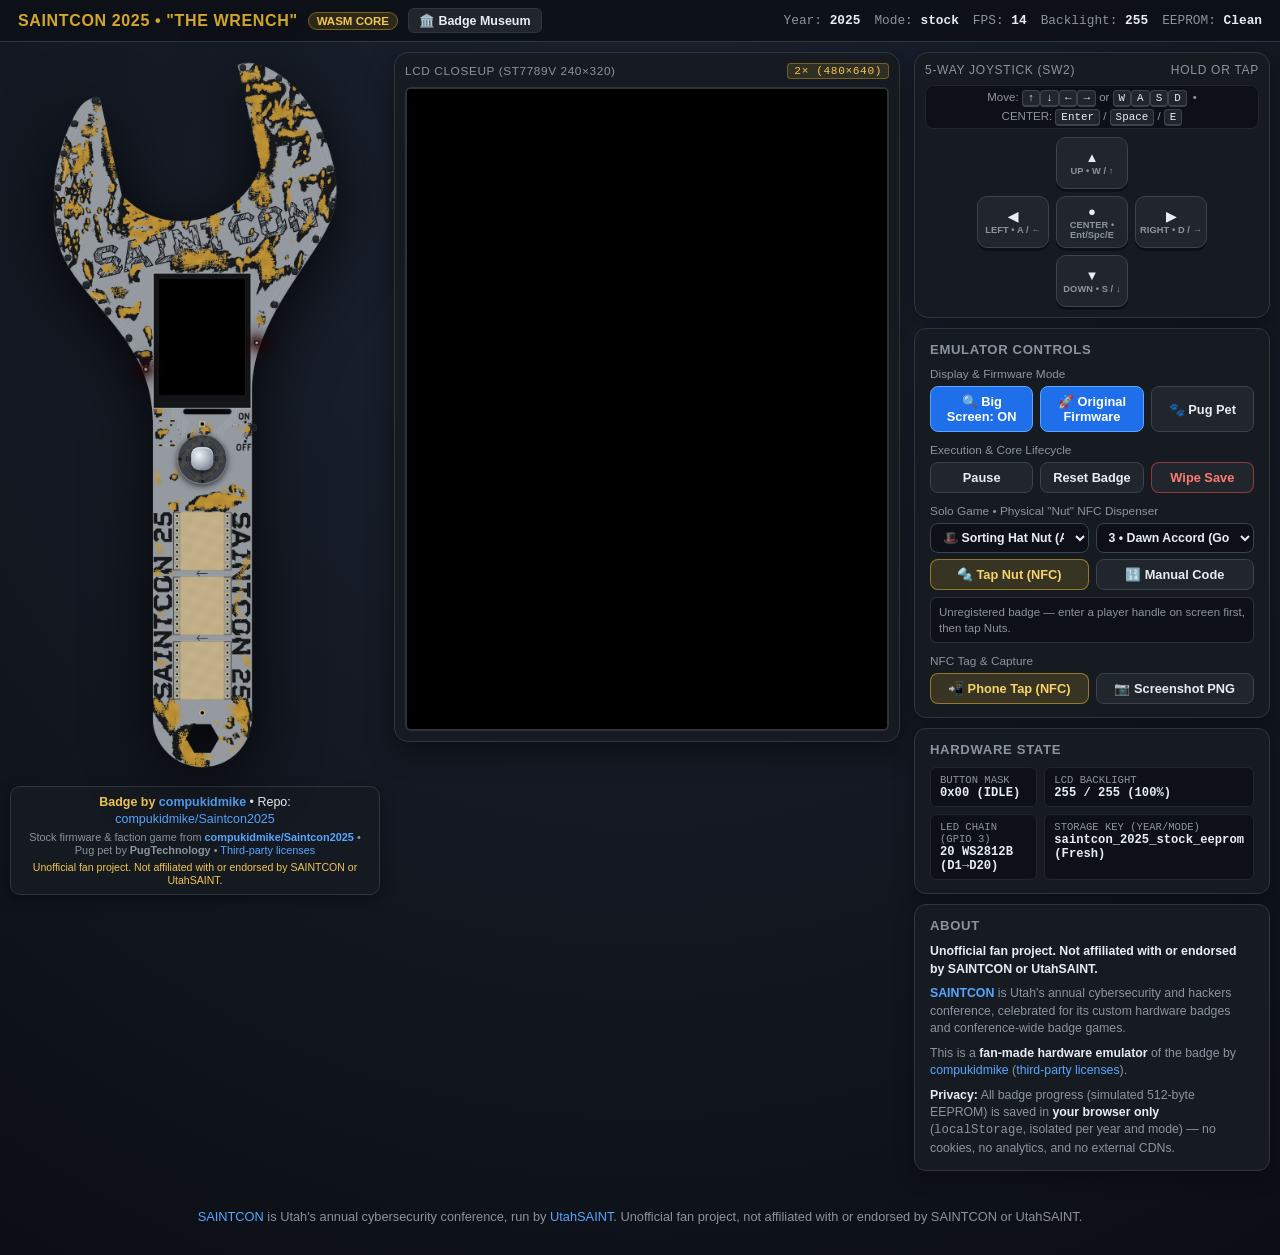
==== commit ad067fbf: "Update from 133ffdd" ====
--- a/emulator/web/index.html
+++ b/emulator/web/index.html
@@ -6,7 +6,7 @@
   <title>SAINTCON Badge Emulator</title>
   <script>
     (function () {
-      var LIVE_YEARS = ['2018', '2021', '2023', '2024', '2025', '2026'];
+      var LIVE_YEARS = ['2018', '2019', '2021', '2023', '2024', '2025', '2026'];
       var PROD = 'sc.pug.technology';
       var host = (window.location.hostname || '').toLowerCase();
       var isProdDomain = host === PROD || host.endsWith('.' + PROD);
@@ -185,13 +185,13 @@
 
     /* Landscape wrist badge PCB (e.g. 2024 844x570): size by width so 3-column desktop fits 1280px */
     .board-stage.landscape {
-      width: clamp(300px, 28vw, 460px);
+      width: clamp(290px, 27vw, 440px);
       height: auto;
     }
 
     /* Wide portrait PCB (e.g. 2018 858x1385 padlock): size by width so 3-column desktop fits 1280px */
     .board-stage.wide-portrait {
-      width: clamp(280px, 29vw, 430px);
+      width: clamp(280px, 28vw, 430px);
       height: auto;
     }
 
@@ -342,7 +342,7 @@
       border-radius: 10px;
       padding: 7px 12px;
       text-align: center;
-      max-width: 420px;
+      max-width: 370px;
       width: 100%;
       box-shadow: 0 4px 14px rgba(0, 0, 0, 0.35);
       user-select: text;
@@ -1314,6 +1314,165 @@
       user-select: text;
       -webkit-user-select: text;
     }
+
+    /* 2019 Enigma Badge: Arched 64x16 Matrix Overlay, 26-Key QWERTZ Pad & Plugboard */
+    .screen-holder.arch-matrix {
+      background: transparent;
+      box-shadow: none;
+      overflow: visible;
+    }
+    .screen-holder.arch-matrix canvas#screen-canvas {
+      opacity: 0 !important;
+      pointer-events: none;
+    }
+    canvas#arch-screen-canvas {
+      position: absolute;
+      inset: 0;
+      width: 100%;
+      height: 100%;
+      display: none;
+      pointer-events: none;
+    }
+    .screen-holder.arch-matrix canvas#arch-screen-canvas {
+      display: block;
+    }
+    svg.board-plug-svg {
+      position: absolute;
+      inset: 0;
+      width: 100%;
+      height: 100%;
+      pointer-events: none;
+      z-index: 4;
+      overflow: visible;
+    }
+    .sc19-qwertz-pad {
+      display: none;
+      flex-direction: column;
+      gap: 5px;
+      width: 100%;
+      touch-action: none;
+    }
+    .sc19-qwertz-pad.visible {
+      display: flex;
+    }
+    .sc19-qwertz-row {
+      display: flex;
+      justify-content: center;
+      gap: 4px;
+      width: 100%;
+      touch-action: none;
+    }
+    .sc19-qwertz-key {
+      position: relative;
+      flex: 1 1 0;
+      max-width: 39px;
+      min-width: 28px;
+      height: 38px;
+      padding: 2px 1px;
+      border-radius: 8px;
+      border: 1px solid #3b434d;
+      background: #21262d;
+      color: var(--text-main);
+      font-size: 0.8rem;
+      font-weight: 800;
+      display: flex;
+      flex-direction: column;
+      align-items: center;
+      justify-content: center;
+      cursor: pointer;
+      touch-action: none;
+      box-shadow: 0 2px 0 #0d1117;
+      transition: transform 0.05s, background 0.08s, border-color 0.08s;
+    }
+    .sc19-qwertz-key.nav-key {
+      border-color: rgba(212, 167, 44, 0.55);
+    }
+    .sc19-qwertz-key .sub {
+      font-size: 0.52rem;
+      font-weight: 700;
+      color: #f0c654;
+      line-height: 1;
+      margin-top: 1px;
+    }
+    .sc19-qwertz-key .key-lamp {
+      position: absolute;
+      top: 3px;
+      right: 3px;
+      width: 5px;
+      height: 5px;
+      border-radius: 50%;
+      background: #161b22;
+      border: 1px solid rgba(255, 255, 255, 0.16);
+      pointer-events: none;
+    }
+    .sc19-qwertz-key:active,
+    .sc19-qwertz-key.pressed {
+      transform: translateY(2px);
+      box-shadow: 0 0 0 #0d1117;
+      background: #1f6feb;
+      border-color: #79c0ff;
+      color: #ffffff;
+    }
+    .sc19-plugboard-wrap {
+      position: relative;
+      background: #0d1117;
+      border: 1px solid #2a313a;
+      border-radius: 9px;
+      padding: 8px 6px;
+    }
+    .sc19-plugboard-grid {
+      position: relative;
+      display: grid;
+      grid-template-columns: repeat(13, minmax(0, 1fr));
+      gap: 8px 3px;
+      z-index: 2;
+    }
+    .sc19-plug-btn {
+      position: relative;
+      height: 36px;
+      padding: 2px 1px;
+      border-radius: 6px;
+      border: 1px solid #30363d;
+      background: rgba(22, 27, 34, 0.92);
+      color: var(--text-main);
+      font-family: ui-monospace, SFMono-Regular, Menlo, Monaco, Consolas, monospace;
+      font-size: 0.72rem;
+      font-weight: 800;
+      display: flex;
+      flex-direction: column;
+      align-items: center;
+      justify-content: center;
+      cursor: pointer;
+      touch-action: manipulation;
+      transition: border-color 0.1s, background 0.1s, transform 0.05s;
+    }
+    .sc19-plug-btn:hover {
+      border-color: #58a6ff;
+    }
+    .sc19-plug-btn.selected {
+      border-color: #ffd33d;
+      background: rgba(212, 167, 44, 0.28);
+      box-shadow: 0 0 0 1px #ffd33d inset;
+    }
+    .sc19-plug-btn.wired {
+      background: rgba(30, 38, 50, 0.95);
+    }
+    .sc19-plug-btn .plug-pair {
+      font-size: 0.52rem;
+      font-weight: 700;
+      line-height: 1;
+      margin-top: 2px;
+      color: var(--text-muted);
+    }
+    svg.sc19-plugboard-svg {
+      position: absolute;
+      inset: 0;
+      width: 100%;
+      height: 100%;
+      pointer-events: none;
+      z-index: 3;
+      overflow: visible;
+    }
   </style>
 </head>
 <body>
@@ -1350,7 +1509,7 @@
       <span>Mode: <strong id="mode-readout">—</strong></span>
       <span>FPS: <strong id="fps-readout">0</strong></span>
       <span id="speed-strip-item">Speed: <strong id="speed-readout">1x</strong></span>
-      <span><span id="backlight-status-label">Backlight</span>: <strong id="backlight-readout">255</strong></span>
+      <span id="backlight-strip-item"><span id="backlight-status-label">Backlight</span>: <strong id="backlight-readout">255</strong></span>
       <span>EEPROM: <strong id="eeprom-status">Clean</strong></span>
     </div>
   </header>
@@ -1366,8 +1525,10 @@
           <div id="touch-wheel-overlay" class="touch-wheel-overlay" style="display: none;" title="QTouch Capacitive Dial Wheel: Drag around dial ring, then release to open selected menu item"></div>
           <div id="screen-holder" class="screen-holder">
             <canvas id="screen-canvas" width="240" height="320"></canvas>
+            <canvas id="arch-screen-canvas" width="480" height="128"></canvas>
           </div>
           <div id="led-layer" class="led-layer"></div>
+          <svg id="board-plug-svg" class="board-plug-svg" viewBox="0 0 998 992" aria-hidden="true"></svg>
           <div id="sw2-overlay" class="sw2-overlay" title="5-Way Navigation Switch: Drag/Hold or Click">
             <div class="sw2-Overlay-ring"></div>
             <div id="sw2-cap" class="sw2-cap"></div>
@@ -1467,6 +1628,7 @@
           </div>
           <div id="action-pad-col" class="action-pad-col"></div>
         </div>
+        <div id="sc19-qwertz-pad" class="sc19-qwertz-pad" aria-label="26-Key Enigma Keyboard"></div>
       </div>
 
       <!-- 2023 Incidents Companion Panel (4 Minibadge Slots + Solo IR & Vending) -->
@@ -1678,6 +1840,54 @@
         </div>
       </div>
 
+      <!-- 2019 Enigma Machine, Plugboard (J3/J4) & At-Home Challenge Companion -->
+      <div class="panel-card" id="sc19-panel-card" style="display: none;" aria-label="2019 Enigma and Plugboard Companion">
+        <h2>Enigma, Plugboard &amp; Challenge</h2>
+        <p class="towers-hint">
+          <strong>At-Home Challenge:</strong> open the upstream
+          <a href="https://github.com/compukidmike/Saintcon2019/blob/4ec59a1626dca09a0c75969f449a0ed3cca18bac/Code%20Sheet.pdf" target="_blank" rel="noopener"><strong>Code Sheet.pdf</strong></a>
+          and
+          <a href="https://github.com/compukidmike/Saintcon2019/blob/4ec59a1626dca09a0c75969f449a0ed3cca18bac/Saintcon2019BadgeChallenge.pdf" target="_blank" rel="noopener"><strong>Saintcon2019BadgeChallenge.pdf</strong></a>
+          (plus <a href="https://github.com/compukidmike/Saintcon2019/blob/4ec59a1626dca09a0c75969f449a0ed3cca18bac/Badge%20Instructions.pdf" target="_blank" rel="noopener">Badge Instructions.pdf</a>).
+          From <code>DIRECTIONS:</code>, press <kbd>S</kbd> then <kbd>K</kbd> to open <strong>ENIGMA EMULATOR</strong>, which walks through 5 setup screens (<kbd>K</kbd> advances each step): <strong>Machine</strong> (<kbd>A</kbd>=<code>3</code> / <kbd>D</kbd>=<code>4</code> Rotor), <strong>Set Rotors</strong> (<kbd>A</kbd>/<kbd>D</kbd> picks slot, <kbd>W</kbd>/<kbd>S</kbd> sets <code>1</code>–<code>9</code> or <code>BETA</code>/<code>GAMMA</code>), <strong>Set Rings</strong> (<kbd>A</kbd>/<kbd>D</kbd> picks slot, <kbd>W</kbd>/<kbd>S</kbd> sets <code>A</code>–<code>Z</code> for <code>01</code>–<code>26</code>), <strong>Start Pos.</strong> (<kbd>A</kbd>/<kbd>D</kbd> picks slot, <kbd>W</kbd>/<kbd>S</kbd> sets <code>A</code>–<code>Z</code>), and <strong>Plugboard</strong> (wire jumper pairs below, then press <kbd>K</kbd> to start encoding). Type the ciphertext on <code>A</code>–<code>Z</code> to decode.
+        </p>
+        <p class="towers-hint" style="margin-top: -2px;">
+          <strong>Scene Exit / Save:</strong> in <strong>Enigma Emulator</strong> (and Rotor Settings), hold <strong>any key 3 seconds</strong> to go back. In <strong>Games (Snake)</strong>, steer with <kbd>W</kbd><kbd>A</kbd><kbd>S</kbd><kbd>D</kbd> and press <kbd>K</kbd> to exit. In <strong>Challenge Info</strong>, envelopes unlock at levels <strong>1, 5, 9, and 13</strong>: from <code>EXIT</code>, press <kbd>W</kbd> to jump to the newest unlocked envelope, use <kbd>A</kbd>/<kbd>D</kbd> to move left/right between unlocked envelopes, press <kbd>K</kbd> to scroll the selected envelope's message, or press <kbd>S</kbd> then <kbd>K</kbd> on <code>EXIT</code>. In <strong>Custom Message</strong>, use <kbd>W</kbd>/<kbd>S</kbd> (char), <kbd>A</kbd>/<kbd>D</kbd> (cursor), <kbd>O</kbd> (backspace), and <kbd>K</kbd> to save &amp; exit. In <strong>Minibadge Control</strong> and <strong>Exit Menu (Animations)</strong>, use <kbd>W</kbd>/<kbd>S</kbd> to cycle and <kbd>K</kbd> to return to Menu.
+        </p>
+        <p class="towers-hint" style="margin-top: -2px;">
+          <strong>Enigma Note:</strong> in 3-rotor mode with rotors I–VIII this matches a real three-rotor Enigma, except that the firmware's middle rotor can step twice if you start on both notches (e.g. rotors I II III at <code>AEV</code> → <code>BGW</code> instead of <code>BFW</code>). Its 4-rotor mode (thick reflector B + Beta/Gamma) and rotor IX are its own, not a real M4 or real rotors.
+        </p>
+
+        <div class="sc21-section">
+          <div class="sc21-subhead">
+            <span>Plugboard Jumper Wires (J3 / J4)</span>
+            <span id="sc19-plug-count" style="font-family: ui-monospace, SFMono-Regular, Menlo, Monaco, Consolas, monospace; font-size: 0.66rem; color: var(--text-muted); text-transform: none;">0 / 10 wires</span>
+          </div>
+          <p class="towers-hint" style="margin: 0;">Click or tap two letters to connect them with a jumper wire; click a wired letter to remove its wire. <strong>Run Factory Test</strong> runs the build-table test: press every key A–Z, <strong>Reset Badge</strong> returns, and your progress is kept.</p>
+          <div class="sc19-plugboard-wrap" id="sc19-plugboard-wrap">
+            <div id="sc19-plugboard-grid" class="sc19-plugboard-grid" aria-label="26 Plugboard Sockets A through Z"></div>
+            <svg id="sc19-plugboard-svg" class="sc19-plugboard-svg" aria-hidden="true"></svg>
+          </div>
+          <div class="btn-row">
+            <button type="button" class="ctrl-btn" id="btn-sc19-plug-clear" title="Remove all jumper wires from the 26-pin plugboard">🔌 Clear Wires</button>
+            <button type="button" class="ctrl-btn gold" id="btn-sc19-factory-test" title="Runs the build-table test: press every key A–Z, Reset Badge returns, your progress is kept">🧪 Run Factory Test</button>
+          </div>
+        </div>
+
+        <div class="sc21-section">
+          <div class="sc21-subhead">
+            <span>Minibadge &amp; UART Chain</span>
+          </div>
+          <p class="towers-hint" style="margin: 0;">
+            I2C2 minibadges: none attached (<code>MINIBADGE CONTROL</code> sets <code>OFF</code>, <code>ON</code>, or <code>Pattern 1</code>–<code>4</code> in EEPROM). UART1 side headers run in standalone at-home mode (all 9 messages and ring animations unlock directly on the badge).
+          </p>
+        </div>
+
+        <div class="nut-status-box" id="sc19-status-box">
+          Ready — use <strong>W</strong> / <strong>S</strong> + <strong>K</strong> to open <code>ENIGMA EMULATOR</code>, <code>GAMES</code> (Snake), <code>CHALLENGE INFO</code>, <code>CUSTOM MESSAGE</code>, <code>MINIBADGE CONTROL</code>, or <code>EXIT MENU</code> (Animations).
+        </div>
+      </div>
+
       <!-- Emulator Controls Panel -->
       <div class="panel-card">
         <h2>Emulator Controls</h2>
@@ -1819,7 +2029,7 @@
       const DESKTOP_BREAKPOINT_PX = 820;
       const MAX_STEP_DT_MS = 100;
       const MAX_HIDDEN_CATCHUP_MS = 300000; // Bound catch-up at 5 min of real time in 100 ms steps
-      const LIVE_YEARS = ['2018', '2021', '2023', '2024', '2025', '2026'];
+      const LIVE_YEARS = ['2018', '2019', '2021', '2023', '2024', '2025', '2026'];
       const COMING_SOON_YEARS = []; // Only years explicitly listed as coming soon
       const WASM_MISSING_MSG = 'This emulator needs WebAssembly; it may be turned off, e.g. iPhone Lockdown Mode';
 
@@ -1983,6 +2193,9 @@
       const screenHolder = document.getElementById('screen-holder');
       const screenCanvas = document.getElementById('screen-canvas');
       const screenCtx = screenCanvas.getContext('2d', { alpha: false });
+      const archScreenCanvas = document.getElementById('arch-screen-canvas');
+      const archScreenCtx = archScreenCanvas ? archScreenCanvas.getContext('2d') : null;
+      const boardPlugSvg = document.getElementById('board-plug-svg');
       let screenImageData = screenCtx.createImageData(screenW, screenH);
       let screenRgba32 = new Uint32Array(screenImageData.data.buffer);
 
@@ -2082,6 +2295,15 @@
       const btnSc21MbSend = document.getElementById('btn-sc21-mb-send');
       const btnSc21MbBtn = document.getElementById('btn-sc21-mb-btn');
       const sc21StatusBox = document.getElementById('sc21-status-box');
+      const sc19QwertzPad = document.getElementById('sc19-qwertz-pad');
+      const sc19PanelCard = document.getElementById('sc19-panel-card');
+      const sc19PlugCount = document.getElementById('sc19-plug-count');
+      const sc19PlugWrap = document.getElementById('sc19-plugboard-wrap');
+      const sc19PlugGrid = document.getElementById('sc19-plugboard-grid');
+      const sc19PlugSvg = document.getElementById('sc19-plugboard-svg');
+      const btnSc19PlugClear = document.getElementById('btn-sc19-plug-clear');
+      const btnSc19FactoryTest = document.getElementById('btn-sc19-factory-test');
+      const sc19StatusBox = document.getElementById('sc19-status-box');
       const nfcCaptureLabel = document.getElementById('nfc-capture-label');
       const btnPhoneTap = document.getElementById('btn-phone-tap');
 
@@ -2241,11 +2463,66 @@
 
       let lastInputMask = 0;
       let sc21PausedPendingMask = 0;
+      let sc19KbAzMask = 0;
+      let sc19BoardAzMask = 0;
+      let sc19PadAzMask = 0;
+      let sc19TestAzMask = 0;
+      let sc19LastAzMask = 0;
+      const SC19_PAUSED_QUEUE_LIMIT = 16;
+      const sc19PausedQueue = [];
+      let sc19PausedActiveItem = null;
+      const sc19ActiveKbByCode = new Map();
+      const activeBoardAzPointers = new Map();
+      const activeSc19PadPointers = new Map();
+      const sc19PadKeyElements = [];
+      let sc19InEnigmaScreens = false;
+      let sc19HoldHintDotEl = null;
+      let sc19HoldHintItemEl = null;
+
+      function clearSc19PausedQueue() {
+        sc19PausedQueue.length = 0;
+        sc19PausedActiveItem = null;
+      }
+
+      function getFreshRandomSeed() {
+        try {
+          if (window.crypto && typeof window.crypto.getRandomValues === 'function') {
+            const arr = new Uint32Array(1);
+            window.crypto.getRandomValues(arr);
+            if (arr[0] !== 0) return arr[0] >>> 0;
+          }
+        } catch (_) {}
+        return ((Date.now() ^ Math.floor(Math.random() * 0xffffffff)) >>> 0) || 1;
+      }
+
+      function sc19EffectiveAzMask() {
+        let m = (sc19KbAzMask | sc19BoardAzMask | sc19PadAzMask | sc19TestAzMask) & 0x03ffffff;
+        const navMask = (kbMask | sw2Mask | boardBtnMask | padMask | testMask | macroMask) & validButtonsMask;
+        if (navMask & BTN_UP) m |= (1 << 22);     // W
+        if (navMask & BTN_DOWN) m |= (1 << 18);   // S
+        if (navMask & BTN_LEFT) m |= (1 << 0);    // A
+        if (navMask & BTN_RIGHT) m |= (1 << 3);   // D
+        if (navMask & centerBtnBit) m |= (1 << 10); // K
+        return m & 0x03ffffff;
+      }
+
+      function azMaskToLetters(azMask) {
+        if (!azMask) return 'IDLE';
+        const out = [];
+        for (let i = 0; i < 26; i++) {
+          if ((azMask >>> i) & 1) out.push(String.fromCharCode(65 + i));
+        }
+        return out.join('+');
+      }
 
       function updateInputVisuals() {
         const mask = getButtonsMask();
         const rising = mask & ~lastInputMask;
         lastInputMask = mask;
+        const azMask = currentYear === '2019' ? sc19EffectiveAzMask() : 0;
+        const risingAz = azMask & ~sc19LastAzMask;
+        sc19LastAzMask = azMask;
+
         if (paused && currentYear === '2021' && core && !core.isMock) {
           if (rising & 64) {
             if (typeof core.sc21SetShackle === 'function') {
@@ -2263,7 +2540,31 @@
             }
           }
         }
-        if (hasTouchInput && validButtonsMask === 0) {
+        if (currentYear === '2019' && core) {
+          if (paused && !core.isMock) {
+            if (risingAz || rising) {
+              if (sc19PausedQueue.length < SC19_PAUSED_QUEUE_LIMIT) {
+                sc19PausedQueue.push({ azMask: risingAz, btnMask: rising });
+              }
+              if (typeof setSc19Status === 'function') {
+                const queuedList = sc19PausedQueue.map((it) => azMaskToLetters(it.azMask)).join(', ');
+                setSc19Status(`Badge is paused — queued ${sc19PausedQueue.length} key press${sc19PausedQueue.length === 1 ? '' : 'es'} (${queuedList}) to replay in order on Resume.`);
+              }
+            }
+          } else if (typeof core.sc19SetKeys === 'function') {
+            const activeQueuedAz = (sc19PausedActiveItem && sc19PausedActiveItem.phase === 'hold')
+              ? sc19PausedActiveItem.azMask
+              : 0;
+            core.sc19SetKeys(azMask | activeQueuedAz);
+          }
+        }
+        if (currentYear === '2019') {
+          if (telButtonsLabel) {
+            telButtonsLabel.textContent = 'KEY MATRIX (26 KEYS)';
+          }
+          telButtons.textContent =
+            '0x' + azMask.toString(16).padStart(7, '0').toUpperCase() + ' (' + azMaskToLetters(azMask) + ')';
+        } else if (hasTouchInput && validButtonsMask === 0) {
           if (telButtonsLabel) {
             telButtonsLabel.textContent = 'TOUCH INPUT (GT911)';
           }
@@ -2284,8 +2585,18 @@
         });
 
         for (const el of boardPushElements) {
-          const bit = Number(el.dataset.btnBit);
-          el.classList.toggle('pressed', (mask & bit) !== 0);
+          if (el.dataset.azBit !== undefined) {
+            const azBit = Number(el.dataset.azBit);
+            el.classList.toggle('pressed', ((azMask >>> azBit) & 1) !== 0);
+          } else {
+            const bit = Number(el.dataset.btnBit);
+            el.classList.toggle('pressed', (mask & bit) !== 0);
+          }
+        }
+
+        for (const el of sc19PadKeyElements) {
+          const azBit = Number(el.dataset.azBit);
+          el.classList.toggle('pressed', ((azMask >>> azBit) & 1) !== 0);
         }
 
         let dx = 0;
@@ -2321,6 +2632,13 @@
         updateInputVisuals();
       }
 
+      function recomputeSc19BoardAzMask() {
+        let m = 0;
+        for (const bit of activeBoardAzPointers.values()) m |= bit;
+        sc19BoardAzMask = m;
+        updateInputVisuals();
+      }
+
       // Apply KiCad layout.json coordinates to DOM elements
       function applyLayout(data) {
         layout = data;
@@ -2347,13 +2665,24 @@
 
         const scr = data.screen;
         const isRound = (scr.shape || screenShape) === 'round';
+        const isArchMatrix = Boolean(scr.arch_matrix);
         screenHolder.classList.toggle('round', isRound);
+        screenHolder.classList.toggle('arch-matrix', isArchMatrix);
         bigScreenBezel.classList.toggle('round', isRound);
         screenHolder.style.display = scr.hidden ? 'none' : '';
         screenHolder.style.left = `${(scr.x_px / W) * 100}%`;
         screenHolder.style.top = `${(scr.y_px / H) * 100}%`;
         screenHolder.style.width = `${(scr.w_px / W) * 100}%`;
         screenHolder.style.height = `${(scr.h_px / H) * 100}%`;
+        if (archScreenCanvas && isArchMatrix) {
+          archScreenCanvas.width = Math.max(1, Math.round(scr.w_px));
+          archScreenCanvas.height = Math.max(1, Math.round(scr.h_px));
+        }
+        if (boardPlugSvg) {
+          boardPlugSvg.setAttribute('viewBox', `0 0 ${W} ${H}`);
+          boardPlugSvg.style.display = (Array.isArray(data.plugboard_pins) && data.plugboard_pins.length === 26) ? '' : 'none';
+          boardPlugSvg.replaceChildren();
+        }
         if (scr.hidden) {
           bigScreenTitle.textContent = `LED Matrix (${scr.part || '2× IS31FL3730 8×32'})`;
         }
@@ -2373,7 +2702,7 @@
           el.dataset.ref = led.ref;
           el.title = led.din_net
             ? `Chain #${led.index} (${led.ref}, DIN: ${led.din_net})`
-            : `LED #${led.index} (${led.ref}${led.part ? ', ' + led.part : ''})`;
+            : `LED #${led.index} (${led.ref}${led.line_note ? ' • ' + led.line_note : ''}${led.part ? ', ' + led.part : ''})`;
           ledLayer.appendChild(el);
           ledElements.push(el);
         }
@@ -2397,7 +2726,9 @@
         boardButtonsLayer.replaceChildren();
         boardPushElements.length = 0;
         activeBoardBtnPointers.clear();
+        activeBoardAzPointers.clear();
         boardBtnMask = 0;
+        sc19BoardAzMask = 0;
         const pushList = Array.isArray(data.action_buttons)
           ? data.action_buttons
           : buttonDefs.filter((b) => b.kind === 'push' && typeof b.x_px === 'number');
@@ -2411,22 +2742,62 @@
           el.style.width = `${(diamPx / W) * 100}%`;
           el.style.height = `${(diamPx / H) * 100}%`;
           el.dataset.btnBit = String(pb.bit);
+          if (typeof pb.az_bit === 'number') {
+            el.dataset.azBit = String(pb.az_bit);
+          }
           el.textContent = pb.name;
           if (String(pb.name || '').length > 3) {
             el.style.fontSize = '0.52rem';
           }
           el.title = `Button ${pb.name} (${pb.ref || 'SW'})`;
 
+          el.addEventListener('contextmenu', (e) => e.preventDefault());
+          el.addEventListener('touchstart', (e) => {
+            e.preventDefault();
+            for (let i = 0; i < e.changedTouches.length; i++) {
+              const tid = `touch_${e.changedTouches[i].identifier}`;
+              if (typeof pb.az_bit === 'number') {
+                activeBoardAzPointers.set(tid, 1 << pb.az_bit);
+              } else {
+                activeBoardBtnPointers.set(tid, Number(pb.bit));
+              }
+            }
+            if (typeof pb.az_bit === 'number') recomputeSc19BoardAzMask();
+            else recomputeBoardBtnMask();
+          }, { passive: false });
+          const releaseTouch = (e) => {
+            for (let i = 0; i < e.changedTouches.length; i++) {
+              const tid = `touch_${e.changedTouches[i].identifier}`;
+              activeBoardAzPointers.delete(tid);
+              activeBoardBtnPointers.delete(tid);
+            }
+            if (typeof pb.az_bit === 'number') recomputeSc19BoardAzMask();
+            else recomputeBoardBtnMask();
+          };
+          el.addEventListener('touchend', releaseTouch);
+          el.addEventListener('touchcancel', releaseTouch);
           el.addEventListener('pointerdown', (e) => {
+            if (e.pointerType === 'touch') return;
             e.preventDefault();
             if (el.setPointerCapture) {
               try { el.setPointerCapture(e.pointerId); } catch (_) {}
             }
-            activeBoardBtnPointers.set(e.pointerId, Number(pb.bit));
-            recomputeBoardBtnMask();
+            if (typeof pb.az_bit === 'number') {
+              activeBoardAzPointers.set(e.pointerId, 1 << pb.az_bit);
+              recomputeSc19BoardAzMask();
+            } else {
+              activeBoardBtnPointers.set(e.pointerId, Number(pb.bit));
+              recomputeBoardBtnMask();
+            }
           });
           const release = (e) => {
-            if (activeBoardBtnPointers.has(e.pointerId)) {
+            if (e.pointerType === 'touch') return;
+            if (typeof pb.az_bit === 'number') {
+              if (activeBoardAzPointers.has(e.pointerId)) {
+                activeBoardAzPointers.delete(e.pointerId);
+                recomputeSc19BoardAzMask();
+              }
+            } else if (activeBoardBtnPointers.has(e.pointerId)) {
               activeBoardBtnPointers.delete(e.pointerId);
               recomputeBoardBtnMask();
             }
@@ -2708,6 +3079,102 @@
         return { kind: 'Empty EEPROM (Bytes 0–255)', text: '(No NDEF record or text present in bytes 0–255)' };
       }
 
+      // Render 2019 arched 64x16 RGB LED matrix dots onto a 2D canvas context
+      function drawSc19ArchedMatrix(targetCtx, scr, fb, originX, originY, alphaFrac) {
+        if (!targetCtx || !scr || !fb) return;
+        const cols = Number(scr.cols) || 64;
+        const rows = Number(scr.rows) || 16;
+        const scalePxMm = Number(scr.scale_px_per_mm) || 5.5373;
+        const colSpanPx = (Number(scr.col_span_h_mm) || 24.13) * scalePxMm;
+        const archDy = Array.isArray(scr.col_arch_dy_mm) ? scr.col_arch_dy_mm : null;
+        const dotScale = Math.max(1, Math.floor(screenW / cols));
+
+        targetCtx.save();
+        targetCtx.globalAlpha = alphaFrac;
+        for (let col = 0; col < cols; col++) {
+          const cx = originX + ((col + 0.5) / cols) * scr.w_px;
+          const dyPx = archDy && typeof archDy[col] === 'number' ? archDy[col] * scalePxMm : 0;
+          for (let row = 0; row < rows; row++) {
+            const cy = originY + dyPx + (row / Math.max(1, rows - 1)) * colSpanPx;
+            const baseIdx = (row * dotScale + 2) * screenW + (col * dotScale + 1);
+            const haloIdx = (row * dotScale + 1) * screenW + (col * dotScale + 1);
+            const core565 = fb[baseIdx] || 0;
+            const halo565 = fb[haloIdx] || 0;
+            const isUnlit = core565 === 0x2125 && halo565 === 0x10c4;
+            if (isUnlit) {
+              targetCtx.fillStyle = 'rgba(20, 24, 32, 0.72)';
+              targetCtx.fillRect(cx - 2.0, cy - 2.0, 4.0, 4.0);
+            } else {
+              const rgba = rgb565Lut[core565];
+              const r = rgba & 0xff;
+              const g = (rgba >>> 8) & 0xff;
+              const b = (rgba >>> 16) & 0xff;
+              targetCtx.beginPath();
+              targetCtx.arc(cx, cy, 4.8, 0, Math.PI * 2);
+              targetCtx.fillStyle = `rgba(${r},${g},${b},0.38)`;
+              targetCtx.fill();
+
+              targetCtx.beginPath();
+              targetCtx.arc(cx, cy, 2.3, 0, Math.PI * 2);
+              targetCtx.fillStyle = `rgb(${Math.min(255, r + 55)},${Math.min(255, g + 55)},${Math.min(255, b + 55)})`;
+              targetCtx.fill();
+            }
+          }
+        }
+        targetCtx.restore();
+      }
+
+      const SC19_WIRE_COLORS = [
+        '#58a6ff', '#f0883e', '#3fb950', '#bc8cff', '#ff7b72',
+        '#d29922', '#39c5cf', '#f778ba', '#79c0ff', '#a5d6ff'
+      ];
+      let sc19PlugPairs = [];
+
+      function drawSc19PlugWiresOnCanvas(targetCtx) {
+        if (!targetCtx || !layout || !Array.isArray(layout.plugboard_pins) || !sc19PlugPairs.length) return;
+        const pinByLetter = new Map();
+        for (const p of layout.plugboard_pins) {
+          pinByLetter.set(String(p.letter).toUpperCase(), p);
+        }
+        targetCtx.save();
+        targetCtx.lineCap = 'round';
+        sc19PlugPairs.forEach((pair, idx) => {
+          const a = pinByLetter.get(pair[0]);
+          const b = pinByLetter.get(pair[1]);
+          if (!a || !b) return;
+          const color = SC19_WIRE_COLORS[idx % SC19_WIRE_COLORS.length];
+          const midX = (a.x_px + b.x_px) / 2;
+          const dist = Math.hypot(b.x_px - a.x_px, b.y_px - a.y_px);
+          const sag = Math.min(48, 12 + dist * 0.12);
+          const ctrlY = Math.max(a.y_px, b.y_px) + sag;
+
+          targetCtx.beginPath();
+          targetCtx.moveTo(a.x_px, a.y_px);
+          targetCtx.quadraticCurveTo(midX, ctrlY, b.x_px, b.y_px);
+          targetCtx.strokeStyle = 'rgba(0, 0, 0, 0.65)';
+          targetCtx.lineWidth = 5.5;
+          targetCtx.stroke();
+
+          targetCtx.beginPath();
+          targetCtx.moveTo(a.x_px, a.y_px);
+          targetCtx.quadraticCurveTo(midX, ctrlY, b.x_px, b.y_px);
+          targetCtx.strokeStyle = color;
+          targetCtx.lineWidth = 3.2;
+          targetCtx.stroke();
+
+          for (const pt of [a, b]) {
+            targetCtx.beginPath();
+            targetCtx.arc(pt.x_px, pt.y_px, 4.5, 0, Math.PI * 2);
+            targetCtx.fillStyle = color;
+            targetCtx.fill();
+            targetCtx.strokeStyle = '#0d1117';
+            targetCtx.lineWidth = 1.2;
+            targetCtx.stroke();
+          }
+        });
+        targetCtx.restore();
+      }
+
       // Render Framebuffer (both on-badge and integer-scaled Big Screen), Backlight, and LEDs
       function renderOutputs() {
         if (!core) return;
@@ -2721,8 +3188,17 @@
         const bl = core.emu_backlight() & 0xff;
         const brightnessFrac = (bl / 255).toFixed(3);
         screenCanvas.style.opacity = brightnessFrac;
-        backlightReadout.textContent = String(bl);
-        telBacklight.textContent = `${bl} / 255 (${Math.round((bl / 255) * 100)}%)`;
+        if (currentYear === '2019') {
+          telBacklight.textContent = '64×16 RGB (ICE40HX1K)';
+        } else {
+          backlightReadout.textContent = String(bl);
+          telBacklight.textContent = `${bl} / 255 (${Math.round((bl / 255) * 100)}%)`;
+        }
+
+        if (archScreenCtx && layout && layout.screen && layout.screen.arch_matrix) {
+          archScreenCtx.clearRect(0, 0, archScreenCanvas.width, archScreenCanvas.height);
+          drawSc19ArchedMatrix(archScreenCtx, layout.screen, fb, 0, 0, Number(brightnessFrac));
+        }
 
         // Update crisp nearest-neighbor integer-scaled Big Screen if enabled
         if (bigScreenEnabled) {
@@ -2741,7 +3217,7 @@
           bigScreenCanvas.style.opacity = brightnessFrac;
         }
 
-        // Update 20 WS2812B LEDs in chain order
+        // Update LEDs in chain order
         const leds = core.getLedsView();
         for (let i = 0; i < numLeds && i < ledElements.length; i++) {
           const r = leds[i * 3 + 0];
@@ -2762,6 +3238,23 @@
               : `0 0 8px 3px rgba(${r},${g},${b},0.85), 0 0 18px 7px rgba(${r},${g},${b},0.55)`;
           }
         }
+
+        if (currentYear === '2019' && sc19PadKeyElements.length === 26) {
+          for (let i = 0; i < 26; i++) {
+            const lampDot = sc19PadKeyElements[i] && sc19PadKeyElements[i]._lampEl;
+            if (!lampDot) continue;
+            const r = leds[i * 3 + 0] || 0;
+            const g = leds[i * 3 + 1] || 0;
+            const b = leds[i * 3 + 2] || 0;
+            if (r === 0 && g === 0 && b === 0) {
+              lampDot.style.background = '#161b22';
+              lampDot.style.boxShadow = '';
+            } else {
+              lampDot.style.background = `rgb(${r},${g},${b})`;
+              lampDot.style.boxShadow = `0 0 5px 1.5px rgba(${r},${g},${b},0.9)`;
+            }
+          }
+        }
       }
 
       // Full-badge PNG screenshot generator
@@ -2778,19 +3271,30 @@
         if (layout && core) {
           const scr = layout.screen;
           if (!scr.hidden) {
-            const isRound = (scr.shape || screenShape) === 'round';
-            ctx.save();
-            if (isRound && typeof scr.cx_px === 'number' && typeof scr.r_px === 'number') {
-              ctx.beginPath();
-              ctx.arc(scr.cx_px, scr.cy_px, scr.r_px, 0, Math.PI * 2);
-              ctx.clip();
-            }
-            ctx.fillStyle = '#05070a';
-            ctx.fillRect(scr.x_px, scr.y_px, scr.w_px, scr.h_px);
-            ctx.imageSmoothingEnabled = false;
-            ctx.globalAlpha = (core.emu_backlight() & 0xff) / 255;
-            ctx.drawImage(screenCanvas, scr.x_px, scr.y_px, scr.w_px, scr.h_px);
-            ctx.restore();
+            if (scr.arch_matrix) {
+              drawSc19ArchedMatrix(
+                ctx,
+                scr,
+                core.getFramebufferView(),
+                scr.x_px,
+                scr.y_px,
+                (core.emu_backlight() & 0xff) / 255
+              );
+            } else {
+              const isRound = (scr.shape || screenShape) === 'round';
+              ctx.save();
+              if (isRound && typeof scr.cx_px === 'number' && typeof scr.r_px === 'number') {
+                ctx.beginPath();
+                ctx.arc(scr.cx_px, scr.cy_px, scr.r_px, 0, Math.PI * 2);
+                ctx.clip();
+              }
+              ctx.fillStyle = '#05070a';
+              ctx.fillRect(scr.x_px, scr.y_px, scr.w_px, scr.h_px);
+              ctx.imageSmoothingEnabled = false;
+              ctx.globalAlpha = (core.emu_backlight() & 0xff) / 255;
+              ctx.drawImage(screenCanvas, scr.x_px, scr.y_px, scr.w_px, scr.h_px);
+              ctx.restore();
+            }
           }
 
           const leds = core.getLedsView();
@@ -2831,11 +3335,16 @@
             ctx.restore();
           }
 
+          if (currentYear === '2019') {
+            drawSc19PlugWiresOnCanvas(ctx);
+          }
+
           const rawNavSw = layout.nav_switch !== undefined ? layout.nav_switch : (layout.sw4 || layout.sw2);
           const navSw = (rawNavSw && typeof rawNavSw.x_px === 'number' && typeof rawNavSw.radius_px === 'number')
             ? rawNavSw
             : null;
           const mask = getButtonsMask();
+          const azMask = currentYear === '2019' ? sc19EffectiveAzMask() : 0;
           if (navSw) {
             let jx = navSw.x_px;
             let jy = navSw.y_px;
@@ -2861,7 +3370,10 @@
 
           if (Array.isArray(layout.action_buttons)) {
             for (const pb of layout.action_buttons) {
-              if (mask & pb.bit) {
+              const isPressed = typeof pb.az_bit === 'number'
+                ? ((azMask >>> pb.az_bit) & 1) !== 0
+                : (mask & pb.bit) !== 0;
+              if (isPressed) {
                 ctx.save();
                 ctx.beginPath();
                 ctx.arc(pb.x_px, pb.y_px, (pb.radius_px || 36) * 0.65, 0, Math.PI * 2);
@@ -2875,24 +3387,104 @@
         return outCanvas;
       }
 
-      // Keyboard Input: mapped dynamically from badge.json buttons[]
+      function recomputeSc19KbMasks() {
+        let az = 0;
+        let nav = 0;
+        for (const entry of sc19ActiveKbByCode.values()) {
+          az |= (entry.azMask >>> 0);
+          nav |= (entry.navBit >>> 0);
+        }
+        sc19KbAzMask = az & 0x03ffffff;
+        kbMask = nav;
+      }
+
+      function resolveSc19KeyInput(e) {
+        let azMask = 0;
+        let navBit = 0;
+        const k = typeof e.key === 'string' ? e.key : '';
+        const c = typeof e.code === 'string' ? e.code : '';
+        if (/^[a-zA-Z]$/.test(k)) {
+          const azBit = k.toUpperCase().charCodeAt(0) - 65;
+          azMask = 1 << azBit;
+        } else {
+          const mappedNav = keyToBit[c] || keyToBit[k] || 0;
+          if (mappedNav) {
+            navBit = mappedNav;
+          } else if (/^Key([A-Z])$/.test(c)) {
+            const azBit = c.charCodeAt(3) - 65;
+            azMask = 1 << azBit;
+          }
+        }
+        return { azMask, navBit };
+      }
+
+      // Keyboard Input: mapped dynamically from badge.json buttons[] (plus A-Z for 2019)
       window.addEventListener('keydown', (e) => {
         if (e.ctrlKey || e.altKey || e.metaKey) return;
         const tag = e.target && e.target.tagName ? e.target.tagName.toUpperCase() : '';
         if (tag === 'INPUT' || tag === 'TEXTAREA' || tag === 'SELECT') return;
-        const bit = keyToBit[e.code] || keyToBit[e.key];
-        if (bit) {
+        let handled = false;
+        if (currentYear === '2019') {
+          const { azMask, navBit } = resolveSc19KeyInput(e);
+          if (azMask || navBit) {
+            const codeId = (typeof e.code === 'string' && e.code.length > 0)
+              ? e.code
+              : `KEY_${String(e.key || '').toUpperCase()}`;
+            const prev = sc19ActiveKbByCode.get(codeId);
+            sc19ActiveKbByCode.set(codeId, {
+              azMask: (prev ? prev.azMask : 0) | azMask,
+              navBit: (prev ? prev.navBit : 0) | navBit,
+            });
+            recomputeSc19KbMasks();
+            handled = true;
+          }
+        } else {
+          const bit = keyToBit[e.code] || keyToBit[e.key];
+          if (bit) {
+            kbMask |= bit;
+            handled = true;
+          }
+        }
+        if (handled) {
           e.preventDefault();
-          kbMask |= bit;
           updateInputVisuals();
         }
       });
 
       window.addEventListener('keyup', (e) => {
-        const bit = keyToBit[e.code] || keyToBit[e.key];
-        if (bit) {
+        let handled = false;
+        if (currentYear === '2019') {
+          const codeId = (typeof e.code === 'string' && e.code.length > 0)
+            ? e.code
+            : `KEY_${String(e.key || '').toUpperCase()}`;
+          if (sc19ActiveKbByCode.has(codeId)) {
+            sc19ActiveKbByCode.delete(codeId);
+            handled = true;
+          } else {
+            const { azMask, navBit } = resolveSc19KeyInput(e);
+            const fallbackAz = /^Key([A-Z])$/.test(String(e.code || ''))
+              ? (1 << (e.code.charCodeAt(3) - 65))
+              : 0;
+            const clearAz = azMask | fallbackAz;
+            for (const [kId, entry] of sc19ActiveKbByCode.entries()) {
+              if ((clearAz && (entry.azMask & clearAz)) || (navBit && (entry.navBit & navBit))) {
+                sc19ActiveKbByCode.delete(kId);
+                handled = true;
+              }
+            }
+          }
+          if (handled) {
+            recomputeSc19KbMasks();
+          }
+        } else {
+          const bit = keyToBit[e.code] || keyToBit[e.key];
+          if (bit) {
+            kbMask &= ~bit;
+            handled = true;
+          }
+        }
+        if (handled) {
           e.preventDefault();
-          kbMask &= ~bit;
           updateInputVisuals();
         }
       });
@@ -2981,11 +3573,17 @@
 
       window.addEventListener('blur', () => {
         kbMask = 0;
+        sc19KbAzMask = 0;
+        sc19ActiveKbByCode.clear();
         sw2Mask = 0;
         boardBtnMask = 0;
+        sc19BoardAzMask = 0;
         activeBoardBtnPointers.clear();
+        activeBoardAzPointers.clear();
         padMask = 0;
+        sc19PadAzMask = 0;
         activePadPointers.clear();
+        activeSc19PadPointers.clear();
         releaseActiveTouch();
         updateInputVisuals();
       });
@@ -3075,6 +3673,7 @@
       }
 
       function bindPadButtonHold(btn) {
+        btn.addEventListener('contextmenu', (e) => e.preventDefault());
         btn.addEventListener('pointerdown', (e) => {
           e.preventDefault();
           const bit = Number(btn.dataset.btnBit);
@@ -3151,12 +3750,22 @@
           sc21VcardPendingSave = true;
           flushSc21VcardToStorage(true);
         }
+        if (currentYear === '2019' && currentMode === 'stock' && !core.isMock && !isMockRequested) {
+          clearSc19PausedQueue();
+          core.emu_reset();
+          core.emu_set_speed(currentSpeed);
+          applySc19PlugboardToCore();
+          updateSc19Poll();
+          renderOutputs();
+          setSc19Status(`Reset badge to Menu — Challenge Level ${core.sc19GetBadgeLevel()} preserved.`);
+          return;
+        }
         if ((currentYear === '2025' || currentYear === '2024' || currentYear === '2023' || currentYear === '2021' || currentYear === '2018') && currentMode === 'stock' && !core.isMock && !isMockRequested) {
           window.location.reload();
           return;
         }
         loadEepromFromStorage(core.getEepromView());
-        core.emu_init((Date.now() & 0xffffffff) >>> 0);
+        core.emu_init(getFreshRandomSeed());
         core.emu_set_speed(currentSpeed);
         if (core.emu_eeprom_dirty()) {
           eepromPendingSave = true;
@@ -3178,6 +3787,42 @@
           console.warn('Failed to remove EEPROM from localStorage:', err);
           removeFailed = true;
           showStorageUnavailableNote();
+        }
+        if (currentYear === '2019' && currentMode === 'stock' && !core.isMock && !isMockRequested) {
+          let wipe19Ok = !removeFailed;
+          try {
+            localStorage.removeItem(getStorageKey('plugboard'));
+          } catch (err) {
+            console.warn('Failed to wipe 2019 plugboard key from localStorage:', err);
+            wipe19Ok = false;
+            showStorageUnavailableNote();
+          }
+          clearSc19PausedQueue();
+          sc19SelectedPlugLetter = null;
+          sc19PlugPairs = [];
+          core.getEepromView().fill(0);
+          eepromPendingSave = false;
+          core.emu_init(getFreshRandomSeed());
+          core.emu_set_speed(currentSpeed);
+          initSc19PlugboardUi();
+          updateSc19Poll();
+          if (wipe19Ok) {
+            eepromStatus.textContent = 'Wiped';
+            telEeprom.textContent = `${key} (Wiped)`;
+          }
+          renderOutputs();
+          if (!wasPaused) {
+            paused = false;
+            loopStopped = false;
+            if (btnPause) {
+              btnPause.textContent = 'Pause';
+              btnPause.classList.remove('active');
+            }
+            if (resumeLoopFn) {
+              resumeLoopFn();
+            }
+          }
+          return;
         }
         if (removeFailed) {
           return;
@@ -4700,6 +5345,453 @@
         });
       }
 
+      // 2019 Enigma Badge: 26-Key QWERTZ Pad, Plugboard (J3/J4) & Factory Test Companion
+      const SC19_MAX_PLUG_WIRES = 10;
+      const SC19_QWERTZ_ROWS = [
+        ['Q', 'W', 'E', 'R', 'T', 'Z', 'U', 'I', 'O'],
+        ['A', 'S', 'D', 'F', 'G', 'H', 'J', 'K'],
+        ['P', 'Y', 'X', 'C', 'V', 'B', 'N', 'M', 'L'],
+      ];
+      const SC19_KEY_SUBS = {
+        W: '▲ UP',
+        A: '◀ L',
+        S: '▼ DN',
+        D: '▶ R',
+        K: '● OK',
+        O: '⌫ DEL',
+      };
+      let sc19QwertzInitialized = false;
+      let sc19PlugInitialized = false;
+      let sc19SelectedPlugLetter = null;
+      let sc19LastBadgeLevel = -1;
+      let sc19LastMenuState = -1;
+      const sc19PlugBtnByLetter = new Map();
+
+      function setSc19Status(msg) {
+        if (!sc19StatusBox) return;
+        sc19StatusBox.textContent = String(msg || '');
+      }
+
+      function recomputeSc19PadAzMask() {
+        let m = 0;
+        for (const bit of activeSc19PadPointers.values()) m |= bit;
+        sc19PadAzMask = m;
+        updateInputVisuals();
+      }
+
+      function updateSc19HoldHintVisibility(inEnigma) {
+        sc19InEnigmaScreens = Boolean(inEnigma);
+        if (currentYear !== '2019') return;
+        const dpadSubtitleEl = dpadTitleLabel && dpadTitleLabel.nextElementSibling;
+        if (dpadSubtitleEl) {
+          dpadSubtitleEl.textContent = sc19InEnigmaScreens ? 'Hold 3s = Back' : 'Hold or Tap';
+        }
+        if (sc19HoldHintDotEl) {
+          sc19HoldHintDotEl.style.display = sc19InEnigmaScreens ? '' : 'none';
+        }
+        if (sc19HoldHintItemEl) {
+          sc19HoldHintItemEl.style.display = sc19InEnigmaScreens ? '' : 'none';
+        }
+        for (const btn of sc19PadKeyElements) {
+          const letter = btn.dataset.letter || '';
+          btn.title = sc19InEnigmaScreens
+            ? `Key ${letter} (SW, Hold 3s = Back)`
+            : `Key ${letter} (SW)`;
+        }
+      }
+
+      function initSc19QwertzPad() {
+        if (sc19QwertzInitialized || !sc19QwertzPad) return;
+        sc19QwertzPad.replaceChildren();
+        sc19PadKeyElements.length = 0;
+
+        for (const rowLetters of SC19_QWERTZ_ROWS) {
+          const rowEl = document.createElement('div');
+          rowEl.className = 'sc19-qwertz-row';
+          for (const letter of rowLetters) {
+            const azBit = letter.charCodeAt(0) - 65;
+            const btn = document.createElement('button');
+            btn.type = 'button';
+            const isNav = letter === 'W' || letter === 'A' || letter === 'S' || letter === 'D' || letter === 'K';
+            btn.className = `sc19-qwertz-key${isNav ? ' nav-key' : ''}`;
+            btn.id = `sc19-key-${letter}`;
+            btn.dataset.azBit = String(azBit);
+            btn.dataset.letter = letter;
+            btn.title = sc19InEnigmaScreens
+              ? `Key ${letter} (SW, Hold 3s = Back)`
+              : `Key ${letter} (SW)`;
+
+            const lampEl = document.createElement('span');
+            lampEl.className = 'key-lamp';
+            btn.appendChild(lampEl);
+            btn._lampEl = lampEl;
+
+            const lbl = document.createElement('span');
+            lbl.textContent = letter;
+            btn.appendChild(lbl);
+
+            if (SC19_KEY_SUBS[letter]) {
+              const sub = document.createElement('span');
+              sub.className = 'sub';
+              sub.textContent = SC19_KEY_SUBS[letter];
+              btn.appendChild(sub);
+            }
+
+            btn.addEventListener('contextmenu', (e) => e.preventDefault());
+            btn.addEventListener('touchstart', (e) => {
+              e.preventDefault();
+              for (let i = 0; i < e.changedTouches.length; i++) {
+                activeSc19PadPointers.set(`touch_${e.changedTouches[i].identifier}`, 1 << azBit);
+              }
+              recomputeSc19PadAzMask();
+            }, { passive: false });
+            const releaseTouch = (e) => {
+              for (let i = 0; i < e.changedTouches.length; i++) {
+                activeSc19PadPointers.delete(`touch_${e.changedTouches[i].identifier}`);
+              }
+              recomputeSc19PadAzMask();
+            };
+            btn.addEventListener('touchend', releaseTouch);
+            btn.addEventListener('touchcancel', releaseTouch);
+            btn.addEventListener('pointerdown', (e) => {
+              if (e.pointerType === 'touch') return;
+              e.preventDefault();
+              if (btn.setPointerCapture) {
+                try { btn.setPointerCapture(e.pointerId); } catch (_) {}
+              }
+              activeSc19PadPointers.set(e.pointerId, 1 << azBit);
+              recomputeSc19PadAzMask();
+            });
+            const release = (e) => {
+              if (e.pointerType === 'touch') return;
+              if (activeSc19PadPointers.has(e.pointerId)) {
+                activeSc19PadPointers.delete(e.pointerId);
+                recomputeSc19PadAzMask();
+              }
+            };
+            btn.addEventListener('pointerup', release);
+            btn.addEventListener('pointercancel', release);
+            btn.addEventListener('lostpointercapture', release);
+
+            rowEl.appendChild(btn);
+            sc19PadKeyElements.push(btn);
+          }
+          sc19QwertzPad.appendChild(rowEl);
+        }
+        sc19QwertzInitialized = true;
+      }
+
+      function normalizeSc19Pairs(rawPairs) {
+        const used = new Set();
+        const out = [];
+        if (!Array.isArray(rawPairs)) return out;
+        for (const item of rawPairs) {
+          const s = String(item || '').toUpperCase().replace(/[^A-Z]/g, '');
+          if (s.length !== 2) continue;
+          const a = s[0];
+          const b = s[1];
+          if (a === b || used.has(a) || used.has(b)) continue;
+          used.add(a);
+          used.add(b);
+          const pair = a < b ? `${a}${b}` : `${b}${a}`;
+          out.push(pair);
+          if (out.length >= SC19_MAX_PLUG_WIRES) break;
+        }
+        return out;
+      }
+
+      function loadSc19PlugboardFromStorage() {
+        const key = getStorageKey('plugboard');
+        try {
+          const raw = localStorage.getItem(key);
+          if (!raw) {
+            sc19PlugPairs = [];
+            return false;
+          }
+          const parsed = JSON.parse(raw);
+          sc19PlugPairs = normalizeSc19Pairs(parsed);
+          return sc19PlugPairs.length > 0;
+        } catch (err) {
+          console.warn('Failed to load 2019 plugboard from localStorage:', err);
+          sc19PlugPairs = [];
+          return false;
+        }
+      }
+
+      function saveSc19PlugboardToStorage() {
+        const key = getStorageKey('plugboard');
+        try {
+          localStorage.setItem(key, JSON.stringify(sc19PlugPairs));
+          return true;
+        } catch (err) {
+          console.warn('Failed to save 2019 plugboard to localStorage:', err);
+          showStorageUnavailableNote();
+          return false;
+        }
+      }
+
+      function applySc19PlugboardToCore() {
+        if (!core || typeof core.sc19PlugboardClear !== 'function') return;
+        core.sc19PlugboardClear();
+        for (const pair of sc19PlugPairs) {
+          const a = pair.charCodeAt(0) - 65;
+          const b = pair.charCodeAt(1) - 65;
+          core.sc19PlugboardConnect(a, b);
+        }
+      }
+
+      function renderSc19PlugboardWires() {
+        if (sc19PlugCount) {
+          sc19PlugCount.textContent = `${sc19PlugPairs.length} / ${SC19_MAX_PLUG_WIRES} wires`;
+        }
+        const partnerMap = new Map();
+        const colorMap = new Map();
+        sc19PlugPairs.forEach((pair, idx) => {
+          const a = pair[0];
+          const b = pair[1];
+          const col = SC19_WIRE_COLORS[idx % SC19_WIRE_COLORS.length];
+          partnerMap.set(a, b);
+          partnerMap.set(b, a);
+          colorMap.set(a, col);
+          colorMap.set(b, col);
+        });
+
+        for (let i = 0; i < 26; i++) {
+          const letter = String.fromCharCode(65 + i);
+          const btn = sc19PlugBtnByLetter.get(letter);
+          if (!btn) continue;
+          const partner = partnerMap.get(letter) || null;
+          const col = colorMap.get(letter) || '';
+          const isSel = sc19SelectedPlugLetter === letter;
+          btn.classList.toggle('selected', isSel);
+          btn.classList.toggle('wired', Boolean(partner));
+          btn.style.borderColor = isSel ? '#ffd33d' : (col || '');
+          if (btn._pairEl) {
+            btn._pairEl.textContent = partner ? `↔${partner}` : '•';
+            btn._pairEl.style.color = col || '';
+          }
+        }
+
+        // Render SVG jumper curves inside the companion panel (#sc19-plugboard-svg)
+        if (sc19PlugSvg && sc19PlugWrap) {
+          sc19PlugSvg.replaceChildren();
+          const wrapRect = sc19PlugWrap.getBoundingClientRect();
+          if (wrapRect.width > 0 && wrapRect.height > 0) {
+            sc19PlugSvg.setAttribute('viewBox', `0 0 ${wrapRect.width} ${wrapRect.height}`);
+            sc19PlugPairs.forEach((pair, idx) => {
+              const btnA = sc19PlugBtnByLetter.get(pair[0]);
+              const btnB = sc19PlugBtnByLetter.get(pair[1]);
+              if (!btnA || !btnB) return;
+              const rA = btnA.getBoundingClientRect();
+              const rB = btnB.getBoundingClientRect();
+              const x1 = rA.left - wrapRect.left + rA.width / 2;
+              const y1 = rA.top - wrapRect.top + rA.height / 2;
+              const x2 = rB.left - wrapRect.left + rB.width / 2;
+              const y2 = rB.top - wrapRect.top + rB.height / 2;
+              const midX = (x1 + x2) / 2;
+              const sag = 10 + Math.abs(x2 - x1) * 0.08;
+              const ctrlY = Math.max(y1, y2) + sag;
+              const col = SC19_WIRE_COLORS[idx % SC19_WIRE_COLORS.length];
+
+              const path = document.createElementNS('http://www.w3.org/2000/svg', 'path');
+              path.setAttribute('d', `M ${x1.toFixed(1)} ${y1.toFixed(1)} Q ${midX.toFixed(1)} ${ctrlY.toFixed(1)} ${x2.toFixed(1)} ${y2.toFixed(1)}`);
+              path.setAttribute('fill', 'none');
+              path.setAttribute('stroke', col);
+              path.setAttribute('stroke-width', '2.4');
+              path.setAttribute('stroke-linecap', 'round');
+              path.setAttribute('opacity', '0.86');
+              sc19PlugSvg.appendChild(path);
+            });
+          }
+        }
+
+        // Render SVG jumper curves across the physical J3/J4 headers on the badge PCB (#board-plug-svg)
+        if (boardPlugSvg && layout && Array.isArray(layout.plugboard_pins)) {
+          boardPlugSvg.replaceChildren();
+          const pinByLetter = new Map();
+          for (const p of layout.plugboard_pins) {
+            pinByLetter.set(String(p.letter).toUpperCase(), p);
+          }
+          sc19PlugPairs.forEach((pair, idx) => {
+            const a = pinByLetter.get(pair[0]);
+            const b = pinByLetter.get(pair[1]);
+            if (!a || !b) return;
+            const col = SC19_WIRE_COLORS[idx % SC19_WIRE_COLORS.length];
+            const midX = (a.x_px + b.x_px) / 2;
+            const dist = Math.hypot(b.x_px - a.x_px, b.y_px - a.y_px);
+            const sag = Math.min(48, 12 + dist * 0.12);
+            const ctrlY = Math.max(a.y_px, b.y_px) + sag;
+            const dStr = `M ${a.x_px} ${a.y_px} Q ${midX.toFixed(1)} ${ctrlY.toFixed(1)} ${b.x_px} ${b.y_px}`;
+
+            const shadow = document.createElementNS('http://www.w3.org/2000/svg', 'path');
+            shadow.setAttribute('d', dStr);
+            shadow.setAttribute('fill', 'none');
+            shadow.setAttribute('stroke', 'rgba(0,0,0,0.68)');
+            shadow.setAttribute('stroke-width', '5.5');
+            shadow.setAttribute('stroke-linecap', 'round');
+            boardPlugSvg.appendChild(shadow);
+
+            const wire = document.createElementNS('http://www.w3.org/2000/svg', 'path');
+            wire.setAttribute('d', dStr);
+            wire.setAttribute('fill', 'none');
+            wire.setAttribute('stroke', col);
+            wire.setAttribute('stroke-width', '3.2');
+            wire.setAttribute('stroke-linecap', 'round');
+            boardPlugSvg.appendChild(wire);
+
+            for (const pt of [a, b]) {
+              const dot = document.createElementNS('http://www.w3.org/2000/svg', 'circle');
+              dot.setAttribute('cx', String(pt.x_px));
+              dot.setAttribute('cy', String(pt.y_px));
+              dot.setAttribute('r', '4.5');
+              dot.setAttribute('fill', col);
+              dot.setAttribute('stroke', '#0d1117');
+              dot.setAttribute('stroke-width', '1.2');
+              boardPlugSvg.appendChild(dot);
+            }
+          });
+        }
+      }
+
+      function handleSc19PlugClick(letter) {
+        const L = String(letter || '').toUpperCase();
+        if (!/^[A-Z]$/.test(L)) return;
+
+        const existingIdx = sc19PlugPairs.findIndex((p) => p[0] === L || p[1] === L);
+        if (sc19SelectedPlugLetter === null) {
+          if (existingIdx >= 0) {
+            const removed = sc19PlugPairs.splice(existingIdx, 1)[0];
+            const saved = saveSc19PlugboardToStorage();
+            applySc19PlugboardToCore();
+            renderSc19PlugboardWires();
+            setSc19Status(`Removed plugboard jumper wire ${removed[0]}↔${removed[1]} (${sc19PlugPairs.length}/${SC19_MAX_PLUG_WIRES} wires${saved ? '' : ', wires not saved — browser storage unavailable'}).`);
+          } else {
+            if (sc19PlugPairs.length >= SC19_MAX_PLUG_WIRES) {
+              setSc19Status(`All ${SC19_MAX_PLUG_WIRES} jumper wires are in use — click a wired letter or Clear Wires to free one first.`);
+              return;
+            }
+            sc19SelectedPlugLetter = L;
+            renderSc19PlugboardWires();
+            setSc19Status(`Plugboard socket ${L} selected — click a second letter to connect a jumper wire (or click ${L} again to cancel).`);
+          }
+          return;
+        }
+
+        const first = sc19SelectedPlugLetter;
+        sc19SelectedPlugLetter = null;
+        if (first === L) {
+          renderSc19PlugboardWires();
+          setSc19Status(`Cancelled selection on plugboard socket ${L}.`);
+          return;
+        }
+
+        // Remove any existing wire on either endpoint before connecting
+        sc19PlugPairs = sc19PlugPairs.filter((p) => p[0] !== first && p[1] !== first && p[0] !== L && p[1] !== L);
+        if (sc19PlugPairs.length >= SC19_MAX_PLUG_WIRES) {
+          renderSc19PlugboardWires();
+          setSc19Status(`Maximum ${SC19_MAX_PLUG_WIRES} plugboard jumper wires reached.`);
+          return;
+        }
+        const pair = first < L ? `${first}${L}` : `${L}${first}`;
+        sc19PlugPairs.push(pair);
+        const saved = saveSc19PlugboardToStorage();
+        applySc19PlugboardToCore();
+        renderSc19PlugboardWires();
+        setSc19Status(`Connected plugboard jumper wire ${pair[0]}↔${pair[1]} (${sc19PlugPairs.length}/${SC19_MAX_PLUG_WIRES} wires, ${saved ? 'saved in localStorage' : 'wires not saved — browser storage unavailable'}).`);
+      }
+
+      function initSc19PlugboardUi() {
+        if (!sc19PlugGrid) return;
+        if (!sc19PlugInitialized) {
+          sc19PlugGrid.replaceChildren();
+          sc19PlugBtnByLetter.clear();
+          for (let i = 0; i < 26; i++) {
+            const letter = String.fromCharCode(65 + i);
+            const btn = document.createElement('button');
+            btn.type = 'button';
+            btn.className = 'sc19-plug-btn';
+            btn.id = `sc19-plug-btn-${letter}`;
+            btn.dataset.letter = letter;
+            btn.title = `Plugboard Socket ${letter} (${i < 13 ? 'J3' : 'J4'})`;
+
+            const top = document.createElement('span');
+            top.textContent = letter;
+            const sub = document.createElement('span');
+            sub.className = 'plug-pair';
+            sub.textContent = '•';
+            btn._pairEl = sub;
+            btn.append(top, sub);
+
+            btn.addEventListener('click', (e) => {
+              e.currentTarget.blur();
+              handleSc19PlugClick(letter);
+            });
+            sc19PlugGrid.appendChild(btn);
+            sc19PlugBtnByLetter.set(letter, btn);
+          }
+          sc19PlugInitialized = true;
+        }
+        sc19SelectedPlugLetter = null;
+        applySc19PlugboardToCore();
+        renderSc19PlugboardWires();
+        if (core && typeof core.sc19GetBadgeLevel === 'function') {
+          sc19LastBadgeLevel = core.sc19GetBadgeLevel();
+          sc19LastMenuState = typeof core.sc19GetMenuState === 'function' ? core.sc19GetMenuState() : 0;
+          updateSc19HoldHintVisibility(((sc19LastMenuState >>> 24) & 1) === 1);
+          const wireInfo = sc19PlugPairs.length
+            ? `Plugboard: ${sc19PlugPairs.join(' ')} (${sc19PlugPairs.length} wire${sc19PlugPairs.length === 1 ? '' : 's'})`
+            : 'Plugboard: 0 wires';
+          setSc19Status(`Challenge Level ${sc19LastBadgeLevel} • ${wireInfo} — use W/S + K on the badge to open Enigma Emulator, Games (Snake), Challenge Info, Custom Message, Minibadge Control, or Animations.`);
+        }
+      }
+
+      function updateSc19Poll() {
+        if (!core || typeof core.sc19GetBadgeLevel !== 'function') return;
+        const lvl = core.sc19GetBadgeLevel();
+        const ms = typeof core.sc19GetMenuState === 'function' ? core.sc19GetMenuState() : 0;
+        const inEnigma = ((ms >>> 24) & 1) === 1;
+        if (inEnigma !== sc19InEnigmaScreens) {
+          updateSc19HoldHintVisibility(inEnigma);
+        }
+        if (sc19LastBadgeLevel >= 0 && lvl > sc19LastBadgeLevel) {
+          setSc19Status(`🎉 Decoded challenge message! Badge advanced from Level ${sc19LastBadgeLevel} to Level ${lvl} (saved to EEPROM).`);
+        }
+        sc19LastBadgeLevel = lvl;
+        sc19LastMenuState = ms;
+      }
+
+      if (btnSc19PlugClear) {
+        btnSc19PlugClear.addEventListener('click', (e) => {
+          e.currentTarget.blur();
+          sc19SelectedPlugLetter = null;
+          sc19PlugPairs = [];
+          const saved = saveSc19PlugboardToStorage();
+          applySc19PlugboardToCore();
+          renderSc19PlugboardWires();
+          setSc19Status(`Cleared all plugboard jumper wires${saved ? '.' : ' (wires not saved — browser storage unavailable).'}`);
+        });
+      }
+
+      if (btnSc19FactoryTest) {
+        btnSc19FactoryTest.addEventListener('click', (e) => {
+          e.currentTarget.blur();
+          if (!core || typeof core.sc19StartFactoryTest !== 'function') return;
+          clearSc19PausedQueue();
+          core.sc19StartFactoryTest();
+          updateSc19HoldHintVisibility(false);
+          renderOutputs();
+          setSc19Status(paused
+            ? 'Started build-table Factory Test — badge is paused; click Resume to press every key A–Z. Reset Badge returns to Menu and your progress is kept.'
+            : 'Started build-table Factory Test — press every key A–Z until every lamp turns off and the matrix shows TEST DONE. Reset Badge returns to Menu and your progress is kept.');
+        });
+      }
+
+      window.addEventListener('resize', () => {
+        if (currentYear === '2019' && sc19PlugInitialized) {
+          renderSc19PlugboardWires();
+        }
+      });
+
       document.getElementById('btn-phone-tap').addEventListener('click', (e) => {
         e.currentTarget.blur();
         if (!core) return;
@@ -4778,6 +5870,7 @@
         const emu_send_ir = fn('emu_send_ir', () => {});
         const emu_set_accel = fn('emu_set_accel', () => {});
         const emu_set_minibadge = fn('emu_set_minibadge', () => {});
+        const emu_reset = fn('emu_reset', () => {});
         const cMalloc = fn('malloc', () => 0);
         const cFree = fn('free', () => {});
         const c2018ApInfo = fn('emu_2018_ap_info', () => 0);
@@ -4788,6 +5881,16 @@
         const c2018MbQueuePixels = fn('emu_2018_mb_queue_pixels', () => {});
         const c2018MbQueueButton = fn('emu_2018_mb_queue_button', () => {});
         const c2018MbGetInfo = fn('emu_2018_mb_get_info', () => 0);
+        const c2019SetKeys = fn('emu_2019_set_keys', () => {});
+        const c2019GetKeys = fn('emu_2019_get_keys', () => 0);
+        const c2019PlugClear = fn('emu_2019_plugboard_clear', () => {});
+        const c2019PlugConnect = fn('emu_2019_plugboard_connect', () => -1);
+        const c2019PlugDisconnect = fn('emu_2019_plugboard_disconnect', () => -1);
+        const c2019PlugGetPartner = fn('emu_2019_plugboard_get_partner', () => -1);
+        const c2019PlugGetState = fn('emu_2019_plugboard_get_state', () => 0);
+        const c2019GetBadgeLevel = fn('emu_2019_get_badge_level', () => 1);
+        const c2019GetMenuState = fn('emu_2019_get_menu_state', () => 0);
+        const c2019StartFactoryTest = fn('emu_2019_start_factory_test', () => {});
         const c2021LoadFlash = fn('emu_2021_load_flash', () => {});
         const c2021VcardPtr = fn('emu_2021_vcard_ptr', () => 0);
         const c2021VcardSize = fn('emu_2021_vcard_size', () => 0);
@@ -4843,10 +5946,11 @@
           isMock: Boolean(isMock || raw.isMock),
           raw,
           emu_init,
+          emu_reset,
           emu_step(dt, mask) {
-            const pending = sc21PausedPendingMask;
+            const pending21 = sc21PausedPendingMask;
             sc21PausedPendingMask = 0;
-            return emu_step(dt, (mask | 0) | pending);
+            return emu_step(dt, (mask | 0) | pending21);
           },
           emu_framebuffer,
           emu_leds,
@@ -4862,6 +5966,44 @@
           emu_send_ir,
           emu_set_accel,
           emu_set_minibadge,
+          sc19SetKeys(mask26) {
+            c2019SetKeys((mask26 >>> 0) & 0x03ffffff);
+          },
+          sc19GetKeys() {
+            return (c2019GetKeys() >>> 0) & 0x03ffffff;
+          },
+          sc19PlugboardClear() {
+            c2019PlugClear();
+          },
+          sc19PlugboardConnect(a, b) {
+            return c2019PlugConnect(a | 0, b | 0) | 0;
+          },
+          sc19PlugboardDisconnect(a) {
+            return c2019PlugDisconnect(a | 0) | 0;
+          },
+          sc19PlugboardGetPartner(a) {
+            return c2019PlugGetPartner(a | 0) | 0;
+          },
+          sc19PlugboardGetState() {
+            const cap = 128;
+            const ptr = cMalloc(cap) >>> 0;
+            if (!ptr) return '';
+            try {
+              c2019PlugGetState(ptr, cap);
+              return readCString(ptr, cap);
+            } finally {
+              cFree(ptr);
+            }
+          },
+          sc19GetBadgeLevel() {
+            return c2019GetBadgeLevel() | 0;
+          },
+          sc19GetMenuState() {
+            return c2019GetMenuState() | 0;
+          },
+          sc19StartFactoryTest() {
+            c2019StartFactoryTest();
+          },
           sc18GetApInfo() {
             const ptr = cMalloc(512) >>> 0;
             if (!ptr) return null;
@@ -5103,7 +6245,13 @@
         if (typeof window.createCore !== 'function') {
           throw new Error(`createCore factory missing from ${coreJsUrl}`);
         }
+        const wasmResp = await fetch(coreWasmUrl);
+        if (!wasmResp.ok) {
+          throw new Error(`HTTP ${wasmResp.status} while downloading ${coreWasmUrl}`);
+        }
+        const wasmBinary = await wasmResp.arrayBuffer();
         const raw = await window.createCore({
+          wasmBinary,
           locateFile(path) {
             if (path.endsWith('.wasm')) return coreWasmUrl;
             return `${baseDir}/${path}`;
@@ -5126,15 +6274,31 @@
         screenHolder.classList.toggle('round', isRound);
         bigScreenBezel.classList.toggle('round', isRound);
         const ctrl = controller || (badgeMeta && badgeMeta.screen_size && badgeMeta.screen_size.controller) || 'LCD';
-        const isMatrixOnly = Boolean((badgeMeta && Number(badgeMeta.year) === 2018) || (layout && layout.screen && layout.screen.hidden));
-        bigScreenTitle.textContent = isMatrixOnly
-          ? `8×32 LED Matrix Closeup (${ctrl} ${screenW}×${screenH})`
-          : `LCD Closeup (${ctrl} ${screenW}×${screenH}${isRound ? ' Round' : ''})`;
+        const is2018Matrix = Boolean((badgeMeta && Number(badgeMeta.year) === 2018) || (layout && layout.screen && layout.screen.hidden));
+        const is2019Matrix = Boolean(badgeMeta && Number(badgeMeta.year) === 2019);
+        if (is2018Matrix) {
+          bigScreenTitle.textContent = `8×32 LED Matrix Closeup (${ctrl} ${screenW}×${screenH})`;
+        } else if (is2019Matrix) {
+          bigScreenTitle.textContent = `64×16 RGB Matrix (${ctrl} ${screenW}×${screenH})`;
+        } else {
+          bigScreenTitle.textContent = `LCD Closeup (${ctrl} ${screenW}×${screenH}${isRound ? ' Round' : ''})`;
+        }
         if (telBacklightLabel) {
-          telBacklightLabel.textContent = isMatrixOnly ? 'MATRIX PWM (0x19)' : 'LCD BACKLIGHT';
+          telBacklightLabel.textContent = is2018Matrix
+            ? 'MATRIX PWM (0x19)'
+            : (is2019Matrix ? 'MATRIX DISPLAY (SPI1)' : 'LCD BACKLIGHT');
+        }
+        if (is2019Matrix && telBacklight) {
+          telBacklight.textContent = '64×16 RGB (ICE40HX1K)';
+        }
+        const backlightStripItem = document.getElementById('backlight-strip-item');
+        if (backlightStripItem) {
+          backlightStripItem.style.display = is2019Matrix ? 'none' : '';
         }
         const backlightStatusLabel = document.getElementById('backlight-status-label');
-        if (backlightStatusLabel) backlightStatusLabel.textContent = isMatrixOnly ? 'Matrix PWM' : 'Backlight';
+        if (backlightStatusLabel) {
+          backlightStatusLabel.textContent = is2018Matrix ? 'Matrix PWM' : 'Backlight';
+        }
         updateBigScreenLayout();
       }
 
@@ -5170,6 +6334,18 @@
         }
 
         // Dynamic button set & keyboard map from badge.json
+        const is2019 = Number(yr) === 2019;
+        const padLayoutEl = touchDpadCard ? touchDpadCard.querySelector('.pad-layout') : null;
+        if (padLayoutEl) {
+          padLayoutEl.style.display = is2019 ? 'none' : '';
+        }
+        if (sc19QwertzPad) {
+          sc19QwertzPad.classList.toggle('visible', is2019);
+          if (is2019) {
+            initSc19QwertzPad();
+          }
+        }
+
         if (Array.isArray(meta.buttons) && meta.buttons.length === 0) {
           buttonDefs = [];
           validButtonsMask = 0;
@@ -5273,10 +6449,40 @@
 
           const dpadSubtitleEl = dpadTitleLabel && dpadTitleLabel.nextElementSibling;
           if (dpadSubtitleEl) {
-            dpadSubtitleEl.textContent = Number(yr) === 2021 ? 'Release Dial to Open' : 'Hold or Tap';
-          }
-
-          if (pushDefs.length > 0) {
+            dpadSubtitleEl.textContent = Number(yr) === 2021
+              ? 'Release Dial to Open'
+              : (is2019 ? (sc19InEnigmaScreens ? 'Hold 3s = Back' : 'Hold or Tap') : 'Hold or Tap');
+          }
+
+          if (is2019) {
+            dpadTitleLabel.textContent = '26-Key Enigma Keyboard (SW1–SW26)';
+            const makeHintItem = (label, keys) => {
+              const sp = document.createElement('span');
+              sp.append(`${label}: `);
+              keys.forEach((k, idx) => {
+                if (idx > 0) sp.append(' / ');
+                const kbd = document.createElement('kbd');
+                kbd.textContent = k;
+                sp.appendChild(kbd);
+              });
+              return sp;
+            };
+            sc19HoldHintDotEl = makeDotSpan();
+            sc19HoldHintItemEl = makeHintItem('Back (Enigma)', ['Hold 3s']);
+            sc19HoldHintDotEl.style.display = sc19InEnigmaScreens ? '' : 'none';
+            sc19HoldHintItemEl.style.display = sc19InEnigmaScreens ? '' : 'none';
+            keyHintsBar.replaceChildren(
+              makeHintItem('Type', ['A–Z']),
+              makeDotSpan(),
+              makeHintItem('Nav', ['W A S D', '↑ ↓ ← →']),
+              makeDotSpan(),
+              makeHintItem('OK', ['K', 'Enter']),
+              sc19HoldHintDotEl,
+              sc19HoldHintItemEl
+            );
+            actionPadCol.replaceChildren();
+            actionPadCol.classList.remove('visible');
+          } else if (pushDefs.length > 0) {
             if (Number(yr) === 2021) {
               dpadTitleLabel.textContent = 'Dial Wheel, Shackle & Back (SW3)';
               const makeHintItem = (label, keys) => {
@@ -5427,6 +6633,9 @@
         if (sc21PanelCard) {
           sc21PanelCard.style.display = 'none';
         }
+        if (sc19PanelCard) {
+          sc19PanelCard.style.display = 'none';
+        }
         syncTouchUiState();
 
         const hasNfc = meta.has_nfc !== false;
@@ -5470,7 +6679,11 @@
                 else if (idx === list.length - 1) target.append(', and ');
                 else target.append(', ');
               }
-              target.appendChild(createExtLink(item.url || `https://github.com/${item.name}`, item.name, false));
+              if (item.url) {
+                target.appendChild(createExtLink(item.url, item.name, false));
+              } else {
+                target.append(String(item.name));
+              }
             });
           };
 
@@ -5602,7 +6815,9 @@
           codeLs.textContent = 'localStorage';
           const storageDesc = Number(yr) === 2021
             ? `simulated ${eepromBytes}-byte EEPROM & registration vCard flash`
-            : `simulated ${eepromBytes}-byte EEPROM`;
+            : (is2019
+              ? `simulated ${eepromBytes}-byte EEPROM & plugboard jumper wires`
+              : `simulated ${eepromBytes}-byte EEPROM`);
           aboutPrivacyPara.append(
             stPriv,
             ` All badge progress (${storageDesc}) is saved in `,
@@ -5614,6 +6829,37 @@
         }
       }
 
+      function showAssetLoadError(titleMsg, detailMsg, pillLabel = 'LOAD ERROR') {
+        if (badgeColumn) {
+          badgeColumn.classList.remove('badge-loading');
+        }
+        coreModePill.textContent = pillLabel;
+        eepromStatus.textContent = 'Untouched';
+        telEeprom.textContent = titleMsg;
+        comingSoonBanner.classList.add('visible', 'error');
+        const stMsg = document.createElement('strong');
+        stMsg.textContent = titleMsg;
+        const detailSpan = document.createElement('span');
+        detailSpan.textContent = `${detailMsg ? detailMsg + '. ' : ''}Your saved badge data was not modified.`;
+        const retryWrap = document.createElement('div');
+        retryWrap.style.marginTop = '10px';
+        const retryBtn = document.createElement('button');
+        retryBtn.type = 'button';
+        retryBtn.id = 'btn-asset-retry';
+        retryBtn.className = 'ctrl-btn gold';
+        retryBtn.style.flex = '0 0 auto';
+        retryBtn.style.display = 'inline-flex';
+        retryBtn.textContent = '↻ Reload to Retry';
+        retryBtn.addEventListener('click', () => window.location.reload());
+        retryWrap.appendChild(retryBtn);
+        comingSoonBanner.replaceChildren(
+          stMsg,
+          document.createElement('br'),
+          detailSpan,
+          retryWrap
+        );
+      }
+
       // Boot sequence
       async function boot() {
         const baseDir = `badges/${currentYear}`;
@@ -5623,80 +6869,73 @@
         updateBigScreenLayout();
 
         let meta = null;
+        if (!LIVE_YEARS.includes(currentYear)) {
+          const requestedYear = currentYear;
+          const isListedSoon = COMING_SOON_YEARS.includes(requestedYear);
+          comingSoonBanner.classList.add('visible');
+          comingSoonBanner.replaceChildren();
+          const makeNavLink = (href, text) => {
+            const a = document.createElement('a');
+            a.href = href;
+            a.textContent = text;
+            return a;
+          };
+          if (isListedSoon) {
+            const st = document.createElement('strong');
+            st.textContent = `SAINTCON ${requestedYear} Badge Emulator — Coming Soon`;
+            comingSoonBanner.append(
+              st,
+              document.createElement('br'),
+              `The profile for ${requestedYear} is not live yet. Visit the `,
+              makeNavLink(museumHref(), 'Badge Museum'),
+              ' or ',
+              makeNavLink(yearHref('2025'), 'launch the 2025 ("The Wrench") badge'),
+              '.'
+            );
+          } else {
+            const st = document.createElement('strong');
+            st.textContent = `No emulator for this year (${requestedYear})`;
+            comingSoonBanner.append(
+              st,
+              document.createElement('br'),
+              'Available badges: ',
+              makeNavLink(yearHref('2018'), '2018 (LED matrix badge)'),
+              ', ',
+              makeNavLink(yearHref('2019'), '2019 (Enigma badge)'),
+              ', ',
+              makeNavLink(yearHref('2021'), '2021 (Combination lock badge)'),
+              ', ',
+              makeNavLink(yearHref('2023'), '2023 ("Incidents")'),
+              ', ',
+              makeNavLink(yearHref('2024'), '2024 ("Tower Battle")'),
+              ', ',
+              makeNavLink(yearHref('2025'), '2025 ("The Wrench")'),
+              ', and ',
+              makeNavLink(yearHref('2026'), '2026 ("Orion Trail")'),
+              '. Visit the ',
+              makeNavLink(museumHref(), 'Badge Museum'),
+              '.'
+            );
+          }
+          currentYear = '2025';
+        }
+
+        const effectiveBaseDir = `badges/${currentYear}`;
+        const metaUrl = `${effectiveBaseDir}/badge.json`;
         try {
-          try {
-            if (!LIVE_YEARS.includes(currentYear)) {
-              throw new Error(`Unsupported year ${currentYear}`);
-            }
-            const metaResp = await fetch(`${baseDir}/badge.json`);
-            if (!metaResp.ok) {
-              throw new Error(`HTTP ${metaResp.status}`);
-            }
-            meta = await metaResp.json();
-          } catch (primaryErr) {
-            const requestedYear = currentYear;
-            const isListedSoon = COMING_SOON_YEARS.includes(requestedYear);
-            comingSoonBanner.classList.add('visible');
-            comingSoonBanner.replaceChildren();
-            const makeNavLink = (href, text) => {
-              const a = document.createElement('a');
-              a.href = href;
-              a.textContent = text;
-              return a;
-            };
-            if (isListedSoon) {
-              const st = document.createElement('strong');
-              st.textContent = `SAINTCON ${requestedYear} Badge Emulator — Coming Soon`;
-              comingSoonBanner.append(
-                st,
-                document.createElement('br'),
-                `The profile for ${requestedYear} is not live yet. Visit the `,
-                makeNavLink(museumHref(), 'Badge Museum'),
-                ' or ',
-                makeNavLink(yearHref('2025'), 'launch the 2025 ("The Wrench") badge'),
-                '.'
-              );
-            } else {
-              const st = document.createElement('strong');
-              st.textContent = `No emulator for this year (${requestedYear})`;
-              comingSoonBanner.append(
-                st,
-                document.createElement('br'),
-                'Available badges: ',
-                makeNavLink(yearHref('2018'), '2018 (LED matrix badge)'),
-                ', ',
-                makeNavLink(yearHref('2021'), '2021 (Combination lock badge)'),
-                ', ',
-                makeNavLink(yearHref('2023'), '2023 ("Incidents")'),
-                ', ',
-                makeNavLink(yearHref('2024'), '2024 ("Tower Battle")'),
-                ', ',
-                makeNavLink(yearHref('2025'), '2025 ("The Wrench")'),
-                ', and ',
-                makeNavLink(yearHref('2026'), '2026 ("Orion Trail")'),
-                '. Visit the ',
-                makeNavLink(museumHref(), 'Badge Museum'),
-                '.'
-              );
-            }
-            if (currentYear !== '2025') {
-              currentYear = '2025';
-              const fallbackResp = await fetch('badges/2025/badge.json');
-              if (!fallbackResp.ok) {
-                throw new Error(`Fallback HTTP ${fallbackResp.status}`);
-              }
-              meta = await fallbackResp.json();
-            } else {
-              throw primaryErr;
-            }
-          }
-        } catch (err) {
-          comingSoonBanner.classList.add('visible', 'error');
-          comingSoonBanner.textContent = 'Could not load badge profile (badge.json).';
-          throw err;
-        }
-
-        const effectiveBaseDir = `badges/${currentYear}`;
+          const metaResp = await fetch(metaUrl);
+          if (!metaResp.ok) {
+            throw new Error(`HTTP ${metaResp.status} while downloading ${metaUrl}`);
+          }
+          meta = await metaResp.json();
+        } catch (metaErr) {
+          console.error('[badge-emu] Badge metadata failed to load:', metaErr);
+          showAssetLoadError(
+            `Could not load the ${currentYear} badge profile (${metaUrl}).`,
+            metaErr && metaErr.message ? String(metaErr.message) : 'Download failed'
+          );
+          return;
+        }
         if (Array.isArray(meta.modes_available) && meta.modes_available.length > 0) {
           if (!explicitQueryMode || !meta.modes_available.includes(currentMode)) {
             currentMode = meta.default_mode || meta.modes_available[0];
@@ -5707,11 +6946,32 @@
         // Set board image and load layout.json from badges/<year>/
         const boardFile = (meta.files && meta.files.board) || 'board.png';
         const layoutFile = (meta.files && meta.files.layout) || 'layout.json';
-        boardImg.src = `${effectiveBaseDir}/${boardFile}`;
-
-        const layoutResp = await fetch(`${effectiveBaseDir}/${layoutFile}`);
-        const layoutData = await layoutResp.json();
-        applyLayout(layoutData);
+        const boardUrl = `${effectiveBaseDir}/${boardFile}`;
+        const layoutUrl = `${effectiveBaseDir}/${layoutFile}`;
+        boardImg.onerror = () => {
+          showAssetLoadError(
+            `Could not load the ${currentYear} badge board image (${boardUrl}).`,
+            `Failed to download ${boardUrl}`,
+            'IMAGE LOAD ERROR'
+          );
+        };
+        boardImg.src = boardUrl;
+
+        try {
+          const layoutResp = await fetch(layoutUrl);
+          if (!layoutResp.ok) {
+            throw new Error(`HTTP ${layoutResp.status} while downloading ${layoutUrl}`);
+          }
+          const layoutData = await layoutResp.json();
+          applyLayout(layoutData);
+        } catch (layoutErr) {
+          console.error('[badge-emu] Layout file failed to load:', layoutErr);
+          showAssetLoadError(
+            `Could not load the ${currentYear} badge layout (${layoutUrl}).`,
+            layoutErr && layoutErr.message ? String(layoutErr.message) : 'Download failed'
+          );
+          return;
+        }
         if (badgeColumn) {
           badgeColumn.classList.remove('badge-loading');
         }
@@ -5720,17 +6980,29 @@
           core = await loadCoreInstance(effectiveBaseDir, meta);
         } catch (wasmErr) {
           console.error('[badge-emu] WebAssembly core failed to load:', wasmErr);
-          coreModePill.textContent = 'WASM REQUIRED';
-          eepromStatus.textContent = 'Untouched';
-          telEeprom.textContent = WASM_MISSING_MSG;
-          comingSoonBanner.classList.add('visible', 'error');
-          const stMsg = document.createElement('strong');
-          stMsg.textContent = WASM_MISSING_MSG;
-          comingSoonBanner.replaceChildren(
-            stMsg,
-            document.createElement('br'),
-            'Your saved badge data was not modified.'
-          );
+          const errMsg = wasmErr && wasmErr.message ? String(wasmErr.message) : '';
+          if (errMsg === WASM_MISSING_MSG) {
+            coreModePill.textContent = 'WASM REQUIRED';
+            eepromStatus.textContent = 'Untouched';
+            telEeprom.textContent = WASM_MISSING_MSG;
+            comingSoonBanner.classList.add('visible', 'error');
+            const stMsg = document.createElement('strong');
+            stMsg.textContent = WASM_MISSING_MSG;
+            comingSoonBanner.replaceChildren(
+              stMsg,
+              document.createElement('br'),
+              'Your saved badge data was not modified.'
+            );
+          } else {
+            const modeObj = meta && meta.modes && meta.modes[currentMode];
+            const coreJsRel = (modeObj && modeObj.core_js) || (meta && meta.files && meta.files.core_js) || 'core.js';
+            const coreWasmRel = (modeObj && modeObj.core_wasm) || (meta && meta.files && meta.files.core_wasm) || 'core.wasm';
+            showAssetLoadError(
+              `Could not load the ${currentYear} badge firmware (${effectiveBaseDir}/${coreJsRel} / ${coreWasmRel}).`,
+              errMsg || 'Download failed',
+              'FIRMWARE LOAD ERROR'
+            );
+          }
           return;
         }
 
@@ -5847,6 +7119,15 @@
           sc21PanelCard.style.display = showSc21Controls ? '' : 'none';
         }
 
+        const showSc19Controls = Boolean(
+          ((activeModeObj && activeModeObj.has_2019_companion) || meta.has_2019_companion) &&
+          !core.isMock &&
+          !isMockRequested
+        );
+        if (sc19PanelCard) {
+          sc19PanelCard.style.display = showSc19Controls ? '' : 'none';
+        }
+
         // Sync framebuffer dimensions, LED count, and EEPROM size from the Generalized Core ABI
         const coreW = core.emu_fb_width() | 0;
         const coreH = core.emu_fb_height() | 0;
@@ -5894,6 +7175,11 @@
           telEeprom.textContent = (hadSaved || hadVcard21 || hadMb21)
             ? 'saintcon_2021_stock_* (Loaded)'
             : 'saintcon_2021_stock_* (Fresh)';
+        } else if (currentYear === '2019' && currentMode === 'stock' && !core.isMock && !isMockRequested) {
+          const hadPlug19 = loadSc19PlugboardFromStorage();
+          telEeprom.textContent = (hadSaved || hadPlug19)
+            ? 'saintcon_2019_stock_* (Loaded)'
+            : 'saintcon_2019_stock_* (Fresh)';
         } else if (currentYear === '2018' && currentMode === 'stock' && !core.isMock && !isMockRequested) {
           let hadMb18 = false;
           let hadScore18 = false;
@@ -5908,7 +7194,7 @@
           telEeprom.textContent = hadSaved ? `${eepromKey} (Loaded)` : `${eepromKey} (Fresh)`;
         }
 
-        core.emu_init((Date.now() & 0xffffffff) >>> 0);
+        core.emu_init(getFreshRandomSeed());
         if (showIncidentsControls) {
           applySc23MinibadgesToCore();
         }
@@ -5917,6 +7203,9 @@
         }
         if (showSc21Controls) {
           initSc21CompanionUi();
+        }
+        if (showSc19Controls) {
+          initSc19PlugboardUi();
         }
         core.emu_set_speed(currentSpeed);
         if (core.emu_eeprom_dirty()) {
@@ -5932,20 +7221,28 @@
         // Main animation loop (pauses when tab is hidden; caps dt per step at 100 ms)
         let lastFrameTime = performance.now();
         let fpsFrames = 0;
+        let totalSteps = 0;
         let fpsWindowStart = lastFrameTime;
         let lastSc18PollMs = lastFrameTime;
         let lastSc21PollMs = lastFrameTime;
+        let lastSc19PollMs = lastFrameTime;
 
         document.addEventListener('visibilitychange', () => {
           if (document.hidden) {
             tabHidden = true;
             hiddenSinceMs = performance.now();
             kbMask = 0;
+            sc19KbAzMask = 0;
+            sc19ActiveKbByCode.clear();
             sw2Mask = 0;
             boardBtnMask = 0;
+            sc19BoardAzMask = 0;
             activeBoardBtnPointers.clear();
+            activeBoardAzPointers.clear();
             padMask = 0;
+            sc19PadAzMask = 0;
             activePadPointers.clear();
+            activeSc19PadPointers.clear();
             releaseActiveTouch();
             updateInputVisuals();
             if (!loopStopped) {
@@ -5983,9 +7280,52 @@
           if (dt > maxStepDtSeen) maxStepDtSeen = dt;
 
           if (!paused) {
-            const stepMask = getButtonsMask() | sc21PausedPendingMask;
+            let queued19Btn = 0;
+            if (currentYear === '2019' && typeof core.sc19SetKeys === 'function') {
+              if (!sc19PausedActiveItem && sc19PausedQueue.length > 0) {
+                const nextItem = sc19PausedQueue.shift();
+                sc19PausedActiveItem = {
+                  azMask: nextItem.azMask >>> 0,
+                  btnMask: nextItem.btnMask >>> 0,
+                  phase: 'hold',
+                  remainingMs: 50,
+                  steps: 0,
+                };
+              }
+              if (sc19PausedActiveItem) {
+                if (sc19PausedActiveItem.phase === 'hold') {
+                  queued19Btn = sc19PausedActiveItem.btnMask;
+                  core.sc19SetKeys(sc19EffectiveAzMask() | sc19PausedActiveItem.azMask);
+                } else {
+                  core.sc19SetKeys(sc19EffectiveAzMask());
+                }
+              } else {
+                core.sc19SetKeys(sc19EffectiveAzMask());
+              }
+            }
+            const stepMask = getButtonsMask() | sc21PausedPendingMask | queued19Btn;
             sc21PausedPendingMask = 0;
             core.emu_step(dt, stepMask);
+            totalSteps++;
+            if (currentYear === '2019' && sc19PausedActiveItem) {
+              sc19PausedActiveItem.remainingMs -= dt;
+              sc19PausedActiveItem.steps += 1;
+              if (sc19PausedActiveItem.phase === 'hold') {
+                if (sc19PausedActiveItem.remainingMs <= 0 && sc19PausedActiveItem.steps >= 2) {
+                  sc19PausedActiveItem.phase = 'gap';
+                  sc19PausedActiveItem.remainingMs = 40;
+                  sc19PausedActiveItem.steps = 0;
+                  if (typeof core.sc19SetKeys === 'function') {
+                    core.sc19SetKeys(sc19EffectiveAzMask());
+                  }
+                }
+              } else if (sc19PausedActiveItem.remainingMs <= 0 && sc19PausedActiveItem.steps >= 2) {
+                sc19PausedActiveItem = null;
+                if (typeof core.sc19SetKeys === 'function') {
+                  core.sc19SetKeys(sc19EffectiveAzMask());
+                }
+              }
+            }
             if (core.emu_eeprom_dirty()) {
               eepromPendingSave = true;
               eepromStatus.textContent = 'Dirty';
@@ -6003,6 +7343,10 @@
             if (showSc21Controls && now - lastSc21PollMs >= 100) {
               lastSc21PollMs = now;
               updateSc21BotTradePoll();
+            }
+            if (showSc19Controls && now - lastSc19PollMs >= 50) {
+              lastSc19PollMs = now;
+              updateSc19Poll();
             }
           }
 
@@ -6034,6 +7378,8 @@
           get year() { return currentYear; },
           get mode() { return currentMode; },
           get speed() { return currentSpeed; },
+          get paused() { return paused; },
+          get totalSteps() { return totalSteps; },
           get bigScreenEnabled() { return bigScreenEnabled; },
           get bigScreenScale() { return bigScreenScale; },
           get maxStepDtSeen() { return maxStepDtSeen; },
@@ -6093,6 +7439,39 @@
           sc18GetMinibadgeInfo(slot) {
             return core && typeof core.sc18MbGetInfo === 'function' ? core.sc18MbGetInfo(slot | 0) : null;
           },
+          sc19SetKeys(mask26) {
+            sc19TestAzMask = (mask26 >>> 0) & 0x03ffffff;
+            updateInputVisuals();
+          },
+          sc19GetKeys() {
+            return core && typeof core.sc19GetKeys === 'function' ? core.sc19GetKeys() : 0;
+          },
+          sc19ConnectPlug(a, b) {
+            const la = typeof a === 'number' ? String.fromCharCode(65 + a) : String(a || '').toUpperCase();
+            const lb = typeof b === 'number' ? String.fromCharCode(65 + b) : String(b || '').toUpperCase();
+            handleSc19PlugClick(la);
+            handleSc19PlugClick(lb);
+          },
+          sc19ClearPlugs() {
+            sc19SelectedPlugLetter = null;
+            sc19PlugPairs = [];
+            const saved = saveSc19PlugboardToStorage();
+            applySc19PlugboardToCore();
+            renderSc19PlugboardWires();
+            setSc19Status(`Cleared all plugboard jumper wires${saved ? '.' : ' (wires not saved — browser storage unavailable).'}`);
+          },
+          sc19GetPlugPairs() {
+            return sc19PlugPairs.slice();
+          },
+          sc19GetBadgeLevel() {
+            return core && typeof core.sc19GetBadgeLevel === 'function' ? core.sc19GetBadgeLevel() : 0;
+          },
+          sc19GetMenuState() {
+            return core && typeof core.sc19GetMenuState === 'function' ? core.sc19GetMenuState() : 0;
+          },
+          sc19StartFactoryTest() {
+            if (btnSc19FactoryTest) btnSc19FactoryTest.click();
+          },
           sc21SetWheel(touched, deg) {
             if (core && typeof core.sc21SetWheel === 'function') {
               core.sc21SetWheel(touched, deg);
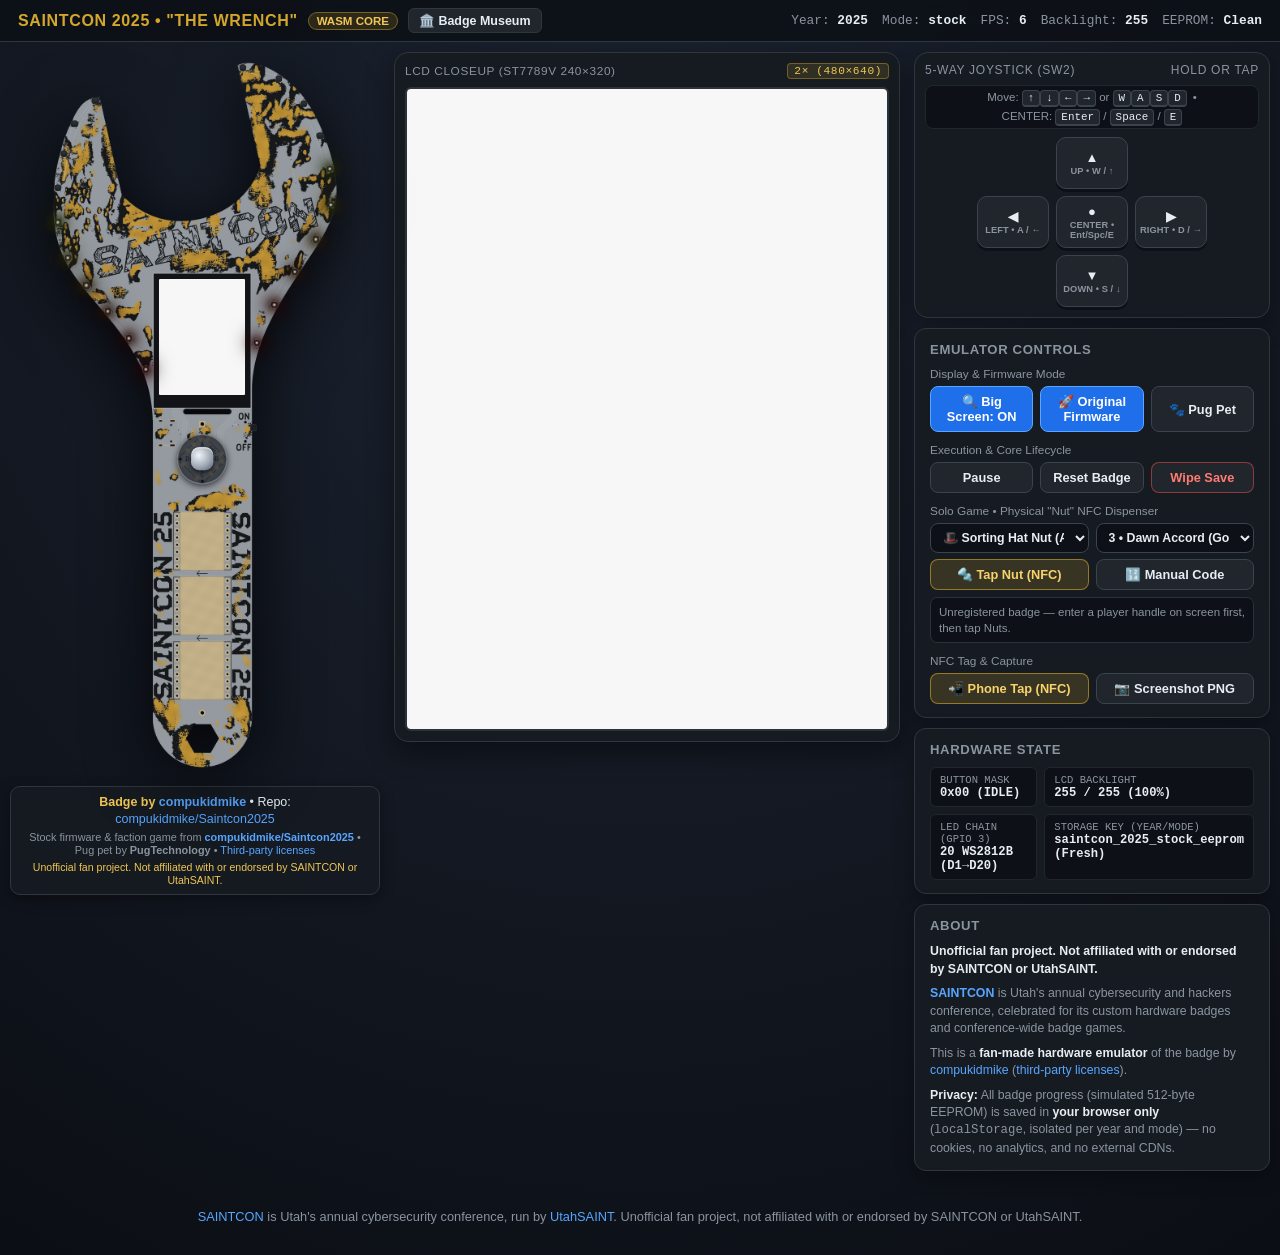
==== commit a0d2c3e3: "Update from e9628ae" ====
--- a/emulator/web/index.html
+++ b/emulator/web/index.html
@@ -6,7 +6,7 @@
   <title>SAINTCON Badge Emulator</title>
   <script>
     (function () {
-      var LIVE_YEARS = ['2018', '2019', '2021', '2023', '2024', '2025', '2026'];
+      var LIVE_YEARS = ['2017', '2018', '2019', '2020', '2021', '2023', '2024', '2025', '2026'];
       var PROD = 'sc.pug.technology';
       var host = (window.location.hostname || '').toLowerCase();
       var isProdDomain = host === PROD || host.endsWith('.' + PROD);
@@ -193,6 +193,46 @@
     .board-stage.wide-portrait {
       width: clamp(280px, 28vw, 430px);
       height: auto;
+    }
+
+    /* Screenless LED-board PCB (2020 multi-board & 2017 minibadge): 2-column desktop layout */
+    .board-stage.led-board {
+      width: clamp(290px, 42vw, 540px);
+      height: auto;
+    }
+    .board-stage.led-board.landscape {
+      width: clamp(300px, 50vw, 660px);
+      height: auto;
+    }
+    .led-bit-strip {
+      display: grid;
+      grid-template-columns: repeat(8, 1fr);
+      gap: 4px;
+      margin: 6px 0;
+    }
+    .led-bit-cell {
+      background: #0d1117;
+      border: 1px solid #292e36;
+      border-radius: 6px;
+      padding: 4px 2px;
+      text-align: center;
+      font-family: ui-monospace, SFMono-Regular, Menlo, Monaco, Consolas, monospace;
+      font-size: 0.72rem;
+      line-height: 1.25;
+      color: var(--text-muted);
+    }
+    .led-bit-cell.on,
+    .led-bit-cell.bit-on {
+      border-color: rgba(255, 232, 168, 0.85);
+      background: rgba(255, 232, 168, 0.18);
+      color: #fff4d2;
+      font-weight: 700;
+    }
+    .led-bit-cell .bit-lbl {
+      display: block;
+      font-size: 0.58rem;
+      color: var(--text-muted);
+      font-weight: 400;
     }
 
     .board-stage img#board-img {
@@ -1504,6 +1544,7 @@
       <span id="core-mode-pill" class="badge-pill">LOADING...</span>
       <a class="museum-nav-link" id="museum-nav-link" href="museum.html">🏛️ Badge Museum</a>
     </div>
+    <div id="page-subheading" style="display: none; width: 100%; font-size: 0.75rem; color: #f0c654; margin: 2px 0 4px 0; line-height: 1.3;"></div>
     <div class="status-strip">
       <span>Year: <strong id="year-readout">—</strong></span>
       <span>Mode: <strong id="mode-readout">—</strong></span>
@@ -1888,6 +1929,116 @@
         </div>
       </div>
 
+      <!-- Shared Screenless LED-Board Companion (2020 LED Badge & 2017 HITB Minibadge) -->
+      <div class="panel-card" id="led-board-panel-card" style="display: none;" aria-label="LED Board Controls and Hardware Notes">
+        <h2 id="led-board-panel-title">LED Board Controls</h2>
+
+        <!-- 2020 Companion Section -->
+        <div id="sc20-companion-body" style="display: none;">
+          <div class="sc21-section">
+            <div class="sc21-subhead">
+              <span>Button SW1 (PB2) &amp; Boot Pad (TP1 on PB0)</span>
+              <span id="sc20-mode-pill" style="font-family: ui-monospace, SFMono-Regular, Menlo, Monaco, Consolas, monospace; font-size: 0.68rem; color: var(--accent-gold);">Mode 0: Ring</span>
+            </div>
+            <div class="btn-row" style="margin-bottom: 6px;">
+              <button type="button" class="ctrl-btn gold" id="btn-sc20-mode" title="Press Button SW1 on PB2 (>50 ms debounce) to cycle through the 8 LED display modes and save to EEPROM[0]">🔘 Press Button SW1 (Space / Enter)</button>
+            </div>
+            <label class="sc21-chk-label" style="display: flex; align-items: flex-start; gap: 8px; font-size: 0.78rem; line-height: 1.35; white-space: normal; cursor: pointer;">
+              <input type="checkbox" id="chk-sc20-tp1-boot" style="margin-top: 2px; flex: 0 0 auto;" />
+              <span><strong>Short TP1 to ground, then power on</strong> (holds <code>PB0</code> low at boot so <code>if ((PINB &amp; 1&lt;&lt;TP1PIN) == 0) specialModes();</code> runs)</span>
+            </label>
+          </div>
+
+          <div class="sc21-section">
+            <div class="sc21-subhead">
+              <span>8-LED Binary Aid (D1..D8 on PORTA)</span>
+              <span id="sc20-porta-hex" style="font-family: ui-monospace, SFMono-Regular, Menlo, Monaco, Consolas, monospace; font-size: 0.68rem; color: var(--text-muted);">PORTA = 0x00</span>
+            </div>
+            <div class="led-bit-strip" id="sc20-bit-strip" aria-label="8 LED Binary Readout D1 to D8">
+              <div class="led-bit-cell" data-led-idx="0"><span class="bit-val">0</span><span class="bit-lbl">D1·b7</span></div>
+              <div class="led-bit-cell" data-led-idx="1"><span class="bit-val">0</span><span class="bit-lbl">D2·b6</span></div>
+              <div class="led-bit-cell" data-led-idx="2"><span class="bit-val">0</span><span class="bit-lbl">D3·b5</span></div>
+              <div class="led-bit-cell" data-led-idx="3"><span class="bit-val">0</span><span class="bit-lbl">D4·b4</span></div>
+              <div class="led-bit-cell" data-led-idx="4"><span class="bit-val">0</span><span class="bit-lbl">D5·b3</span></div>
+              <div class="led-bit-cell" data-led-idx="5"><span class="bit-val">0</span><span class="bit-lbl">D6·b2</span></div>
+              <div class="led-bit-cell" data-led-idx="6"><span class="bit-val">0</span><span class="bit-lbl">D7·b1</span></div>
+              <div class="led-bit-cell" data-led-idx="7"><span class="bit-val">0</span><span class="bit-lbl">D8·b0</span></div>
+            </div>
+            <p class="towers-hint" style="margin: 4px 0 0 0;">
+              <strong>Front vs. back LED positions (KiCad <code>Saintcon2020MainBoard.kicad_pcb</code>):</strong>
+              <strong>Front (<code>F.Cu</code>):</strong> <code>D1</code> (<code>PA0</code>, top-right), <code>D2</code> (<code>PA1</code>, bottom-right), <code>D3</code> (<code>PA2</code>, bottom-left), <code>D4</code> (<code>PA3</code>, top-left).
+              <strong>Back (<code>B.Cu</code>, mirrored as seen when turning the board over):</strong> <code>D5</code> (<code>PA4</code>, top-left), <code>D6</code> (<code>PA5</code>, bottom-left), <code>D7</code> (<code>PA6</code>, bottom-right), <code>D8</code> (<code>PA7</code>, top-right).
+              No file in the repository specifies an LED colour (every schematic/PCB value is <code>LED</code>), so they are drawn in neutral warm white.
+            </p>
+            <p class="towers-hint" style="margin: 4px 0 0 0;">
+              <strong>How bytes map to LEDs:</strong> one letter is one byte (<code>D1..D8</code> above are ordered MSB <code>b7</code> to LSB <code>b0</code>). In <code>main.cpp:499-506</code>, every non-zero byte in <code>messages[8][19]</code> has its top bit (<code>0x80</code>) set, and the loop at <code>main.cpp:526-532</code> (<code>for (int x = 0; x &lt; NUMLEDS - 1; x++)</code>) writes bits <code>0..6</code> onto <code>LEDS[7 - x]</code> (<code>D8..D2</code>), leaving <code>LEDS[0]</code> (<code>D1</code>) at <code>0</code> (<code>0x00</code> marks the end of a message).
+            </p>
+          </div>
+
+          <div class="sc21-section">
+            <div class="sc21-subhead">
+              <span>Test Pads TP1 (PB0) &amp; TP2 (PB1)</span>
+              <span id="sc20-tp-readout" style="font-family: ui-monospace, SFMono-Regular, Menlo, Monaco, Consolas, monospace; font-size: 0.68rem; color: var(--text-muted);">TP1 pull-up=OFF (0 pulses since reset) • TP2=LOW</span>
+            </div>
+            <p class="towers-hint" style="margin: 0;">
+              Because <code>//DDRB |= 1&lt;&lt;TP1PIN;</code> is commented out at <code>main.cpp:89</code>, <code>TP1</code> (<code>PB0</code>) stays an input; the <code>PORTB |= 1&lt;&lt;TP1PIN;</code> and <code>PORTB &amp;= ~(1&lt;&lt;TP1PIN);</code> code at <code>main.cpp:385-401, 540-556</code> only toggles the internal pull-up resistor on input <code>TP1</code> (<code>1..8</code> times for modes <code>0..7</code> before pausing). <code>TP2</code> (<code>PB1</code>) is configured as output low at boot (<code>main.cpp:87</code>) and is never pulsed. <code>LONGPRESSTIME</code> and <code>set_sleep_mode(SLEEP_MODE_PWR_DOWN)</code> are configured at boot (<code>main.cpp:29, 77-79</code>), but the firmware never calls <code>sleep_mode()</code> or <code>sleep_cpu()</code>.
+            </p>
+          </div>
+
+          <div class="sc21-section">
+            <div class="sc21-subhead">
+              <span>KiCad Boards &amp; Minibadge Holders</span>
+            </div>
+            <p class="towers-hint" style="margin: 0;">
+              The upstream <code>README.md</code> states that the badge holds <strong>17 minibadges</strong> (<code>+V</code> and <code>GND</code> power only — no communication lines). In <code>Hardware/</code>, <code>MinibadgeHoldersPanel.kicad_pcb</code> has <code>13</code> <code>MinibadgeHolder</code> plus <code>4</code> <code>MinibadgeHolder90</code> boards; <code>Saintcon2020MainBoard.kicad_pcb</code> has <code>7</code> slots, <code>Saintcon2020VerticalBoard.kicad_pcb</code> has <code>6</code> slots, and <code>Saintcon2020HorizontalBoard.kicad_pcb</code> has <code>4</code> connectors. Some footprints in the <code>.kicad_pcb</code> files carry the <code>Saintcon2020Ball:</code> prefix.
+              Links: <a href="https://github.com/compukidmike/Saintcon2020" target="_blank" rel="noopener"><strong>Upstream Repo</strong></a> •
+              <a href="https://youtu.be/r8JDBqyHX5A" target="_blank" rel="noopener"><strong>assembly video</strong></a> •
+              Minibadge Tutorial videos:
+              <a href="https://youtu.be/kkLfmo14oiQ" target="_blank" rel="noopener"><strong>Part 1</strong></a>,
+              <a href="https://youtu.be/oAkId60DOd4" target="_blank" rel="noopener"><strong>Part 2</strong></a>,
+              <a href="https://youtu.be/VVd4cdz-lU0" target="_blank" rel="noopener"><strong>Part 3</strong></a>.
+            </p>
+          </div>
+        </div>
+
+        <!-- 2017 Companion Section -->
+        <div id="sc17-companion-body" style="display: none;">
+          <p class="towers-hint" style="margin-top: 0;">
+            <strong>Minibadge Notice:</strong> This is the <strong>HITB Minibadge 2017</strong> (<code>HITBUTT_Minibadge/HITB_Test.ino</code>), a conference minibadge — <strong>not</strong> the main 2017 SAINTCON badge. The main 2017 badge's firmware is not in this repository.
+          </p>
+
+          <div class="sc21-section">
+            <div class="sc21-subhead">
+              <span>Capacitive Touch Pads (ADCTouch on A3 &amp; A2)</span>
+              <span id="sc17-adc-readout" style="font-family: ui-monospace, SFMono-Regular, Menlo, Monaco, Consolas, monospace; font-size: 0.68rem; color: var(--accent-gold);">value0=0 • value1=0</span>
+            </div>
+            <p class="towers-hint" style="margin: 0 0 6px 0;">
+              Press and hold either pad directly on the board picture, use the hold buttons below (or keys <kbd>1</kbd>/<kbd>A</kbd> and <kbd>2</kbd>/<kbd>B</kbd>), or hold both together:
+            </p>
+            <div class="btn-row" style="margin-bottom: 6px; flex-wrap: wrap;">
+              <button type="button" class="ctrl-btn dpad-btn" id="btn-sc17-hold-a3" data-btn-bit="1" title="Hold Touch Pad 1 (A3, center ring): value0 = 68 > 40 → sets red (r=255)">🔴 Hold Pad 1 (A3 &gt; 40)</button>
+              <button type="button" class="ctrl-btn dpad-btn" id="btn-sc17-hold-a2" data-btn-bit="2" title="Hold Touch Pad 2 (A2, 'You Can't Touch This'): value1 = 36 > 10 → sets blue (b=255, g=0)">🔵 Hold Pad 2 (A2 &gt; 10)</button>
+              <button type="button" class="ctrl-btn gold dpad-btn" id="btn-sc17-hold-both" data-btn-bit="3" title="Hold both Touch Pad 1 (A3) and Touch Pad 2 (A2) together: r=255 and b=255, g=0 → Magenta">🟣 Hold Both (A3 + A2)</button>
+            </div>
+            <p class="towers-hint" style="margin: 0;">
+              If you press Reset while holding a pad, that pad reads as resting until the next Reset with it released, as the sketch sets its rest value at boot.
+            </p>
+          </div>
+
+          <div class="sc21-section">
+            <div class="sc21-subhead">
+              <span>APA102 RGB Output (U2 &amp; U3 @ Brightness 10/31)</span>
+              <span id="sc17-rgb-readout" style="font-family: ui-monospace, SFMono-Regular, Menlo, Monaco, Consolas, monospace; font-size: 0.68rem; color: var(--text-muted);">raw=(0,255,0) b=10</span>
+            </div>
+            <p class="towers-hint" style="margin: 0;">
+              <strong>No save data needed:</strong> <code>HITB_Test.ino</code> calibrates <code>ref0</code> and <code>ref1</code> in <code>setup()</code> and does not read or write EEPROM.
+              Links: <a href="https://github.com/compukidmike/Saintcon2017/tree/d5f1d932035e589253eafbd97a414d78ee9b37e8/HITBUTT_Minibadge" target="_blank" rel="noopener"><strong>HITBUTT_Minibadge/</strong></a> •
+              <a href="https://github.com/compukidmike/Saintcon2017/tree/d5f1d932035e589253eafbd97a414d78ee9b37e8/MinibadgeTutorial" target="_blank" rel="noopener"><strong>MinibadgeTutorial/</strong></a>.
+            </p>
+          </div>
+        </div>
+      </div>
+
       <!-- Emulator Controls Panel -->
       <div class="panel-card">
         <h2>Emulator Controls</h2>
@@ -1975,7 +2126,7 @@
             <span class="k" id="tel-buttons-label">BUTTON MASK</span>
             <span class="v" id="tel-buttons">0x00 (IDLE)</span>
           </div>
-          <div class="telemetry-item">
+          <div class="telemetry-item" id="tel-backlight-tile">
             <span class="k" id="tel-backlight-label">LCD BACKLIGHT</span>
             <span class="v" id="tel-backlight">255 / 255 (100%)</span>
           </div>
@@ -2029,7 +2180,7 @@
       const DESKTOP_BREAKPOINT_PX = 820;
       const MAX_STEP_DT_MS = 100;
       const MAX_HIDDEN_CATCHUP_MS = 300000; // Bound catch-up at 5 min of real time in 100 ms steps
-      const LIVE_YEARS = ['2018', '2019', '2021', '2023', '2024', '2025', '2026'];
+      const LIVE_YEARS = ['2017', '2018', '2019', '2020', '2021', '2023', '2024', '2025', '2026'];
       const COMING_SOON_YEARS = []; // Only years explicitly listed as coming soon
       const WASM_MISSING_MSG = 'This emulator needs WebAssembly; it may be turned off, e.g. iPhone Lockdown Mode';
 
@@ -2304,6 +2455,18 @@
       const btnSc19PlugClear = document.getElementById('btn-sc19-plug-clear');
       const btnSc19FactoryTest = document.getElementById('btn-sc19-factory-test');
       const sc19StatusBox = document.getElementById('sc19-status-box');
+      const ledBoardPanelCard = document.getElementById('led-board-panel-card');
+      const ledBoardPanelTitle = document.getElementById('led-board-panel-title');
+      const sc20CompanionBody = document.getElementById('sc20-companion-body');
+      const sc20ModePill = document.getElementById('sc20-mode-pill');
+      const btnSc20Mode = document.getElementById('btn-sc20-mode');
+      const chkSc20Tp1Boot = document.getElementById('chk-sc20-tp1-boot');
+      const sc20PortaHex = document.getElementById('sc20-porta-hex');
+      const sc20BitStrip = document.getElementById('sc20-bit-strip');
+      const sc20TpReadout = document.getElementById('sc20-tp-readout');
+      const sc17CompanionBody = document.getElementById('sc17-companion-body');
+      const sc17AdcReadout = document.getElementById('sc17-adc-readout');
+      const sc17RgbReadout = document.getElementById('sc17-rgb-readout');
       const nfcCaptureLabel = document.getElementById('nfc-capture-label');
       const btnPhoneTap = document.getElementById('btn-phone-tap');
 
@@ -2399,6 +2562,13 @@
 
       // Compute integer scale for Big Screen (240x320 nearest-neighbor)
       function updateBigScreenLayout() {
+        const hasScreen = !(badgeMeta && (badgeMeta.has_screen === false || !badgeMeta.screen_size));
+        if (!hasScreen) {
+          bigScreenPanel.classList.add('hidden');
+          btnBigScreen.style.display = 'none';
+          return;
+        }
+        btnBigScreen.style.display = '';
         if (!bigScreenUserOverridden) {
           bigScreenEnabled = window.innerWidth > DESKTOP_BREAKPOINT_PX;
         }
@@ -2515,10 +2685,48 @@
         return out.join('+');
       }
 
+      const SC20_PRESS_QUEUE_LIMIT = 16;
+      const sc20PressQueue = [];
+      let sc20ActivePressItem = null;
+      let sc20LastEnqueueMs = -1000;
+      let sc20LastDirectInputMs = -1000;
+
+      function clearSc20PressQueue() {
+        sc20PressQueue.length = 0;
+        sc20ActivePressItem = null;
+        sc20LastEnqueueMs = -1000;
+        sc20LastDirectInputMs = -1000;
+      }
+
+      function enqueueSc20Press(fromClickFallback = false) {
+        const nowMs = performance.now();
+        if (
+          fromClickFallback &&
+          ((getButtonsMask() & 1) !== 0 ||
+            nowMs - sc20LastEnqueueMs < 250 ||
+            nowMs - sc20LastDirectInputMs < 250)
+        ) {
+          return;
+        }
+        sc20LastEnqueueMs = nowMs;
+        if (sc20PressQueue.length < SC20_PRESS_QUEUE_LIMIT) {
+          sc20PressQueue.push({ phase: 'hold', remainingMs: 65, steps: 0 });
+        }
+      }
+
       function updateInputVisuals() {
         const mask = getButtonsMask();
-        const rising = mask & ~lastInputMask;
+        const prevMask = lastInputMask;
+        const rising = mask & ~prevMask;
         lastInputMask = mask;
+        if (currentYear === '2020') {
+          if ((mask & 1) || (prevMask & 1)) {
+            sc20LastDirectInputMs = performance.now();
+          }
+          if (rising & 1) {
+            enqueueSc20Press(false);
+          }
+        }
         const azMask = currentYear === '2019' ? sc19EffectiveAzMask() : 0;
         const risingAz = azMask & ~sc19LastAzMask;
         sc19LastAzMask = azMask;
@@ -2639,14 +2847,17 @@
         updateInputVisuals();
       }
 
-      // Apply KiCad layout.json coordinates to DOM elements
+      // Apply KiCad / EAGLE layout.json coordinates to DOM elements
       function applyLayout(data) {
         layout = data;
         const W = data.board_image.width_px;
         const H = data.board_image.height_px;
+        const scr = data.screen;
+        const isScreenlessBoard = !scr;
         boardStage.style.aspectRatio = `${W} / ${H}`;
         boardStage.classList.toggle('landscape', W > H);
-        boardStage.classList.toggle('wide-portrait', W <= H && (W / H) > 0.58);
+        boardStage.classList.toggle('wide-portrait', W <= H && (W / H) > 0.58 && !isScreenlessBoard);
+        boardStage.classList.toggle('led-board', isScreenlessBoard);
         syncTouchUiState();
 
         if (touchWheelOverlay) {
@@ -2663,28 +2874,31 @@
           }
         }
 
-        const scr = data.screen;
-        const isRound = (scr.shape || screenShape) === 'round';
-        const isArchMatrix = Boolean(scr.arch_matrix);
-        screenHolder.classList.toggle('round', isRound);
-        screenHolder.classList.toggle('arch-matrix', isArchMatrix);
-        bigScreenBezel.classList.toggle('round', isRound);
-        screenHolder.style.display = scr.hidden ? 'none' : '';
-        screenHolder.style.left = `${(scr.x_px / W) * 100}%`;
-        screenHolder.style.top = `${(scr.y_px / H) * 100}%`;
-        screenHolder.style.width = `${(scr.w_px / W) * 100}%`;
-        screenHolder.style.height = `${(scr.h_px / H) * 100}%`;
-        if (archScreenCanvas && isArchMatrix) {
-          archScreenCanvas.width = Math.max(1, Math.round(scr.w_px));
-          archScreenCanvas.height = Math.max(1, Math.round(scr.h_px));
+        if (scr) {
+          const isRound = (scr.shape || screenShape) === 'round';
+          const isArchMatrix = Boolean(scr.arch_matrix);
+          screenHolder.classList.toggle('round', isRound);
+          screenHolder.classList.toggle('arch-matrix', isArchMatrix);
+          bigScreenBezel.classList.toggle('round', isRound);
+          screenHolder.style.display = scr.hidden ? 'none' : '';
+          screenHolder.style.left = `${(scr.x_px / W) * 100}%`;
+          screenHolder.style.top = `${(scr.y_px / H) * 100}%`;
+          screenHolder.style.width = `${(scr.w_px / W) * 100}%`;
+          screenHolder.style.height = `${(scr.h_px / H) * 100}%`;
+          if (archScreenCanvas && isArchMatrix) {
+            archScreenCanvas.width = Math.max(1, Math.round(scr.w_px));
+            archScreenCanvas.height = Math.max(1, Math.round(scr.h_px));
+          }
+          if (scr.hidden) {
+            bigScreenTitle.textContent = `LED Matrix (${scr.part || '2× IS31FL3730 8×32'})`;
+          }
+        } else {
+          screenHolder.style.display = 'none';
         }
         if (boardPlugSvg) {
           boardPlugSvg.setAttribute('viewBox', `0 0 ${W} ${H}`);
           boardPlugSvg.style.display = (Array.isArray(data.plugboard_pins) && data.plugboard_pins.length === 26) ? '' : 'none';
           boardPlugSvg.replaceChildren();
-        }
-        if (scr.hidden) {
-          bigScreenTitle.textContent = `LED Matrix (${scr.part || '2× IS31FL3730 8×32'})`;
         }
 
         ledLayer.replaceChildren();
@@ -2696,6 +2910,9 @@
           el.style.top = `${(led.y_px / H) * 100}%`;
           if (typeof led.radius_px === 'number' && led.radius_px <= 6) {
             const diamPct = Math.max(0.85, ((led.radius_px * 2.25) / W) * 100);
+            el.style.width = `${diamPct.toFixed(3)}%`;
+          } else if (isScreenlessBoard && typeof led.radius_px === 'number') {
+            const diamPct = Math.max(1.8, ((led.radius_px * 1.45) / W) * 100);
             el.style.width = `${diamPct.toFixed(3)}%`;
           }
           el.dataset.index = led.index;
@@ -2736,20 +2953,35 @@
           const el = document.createElement('button');
           el.type = 'button';
           el.className = 'board-push-btn';
-          const diamPx = (pb.radius_px || 36) * 2;
+          const pbLabel = pb.name || pb.ref || pb.label || 'BTN';
           el.style.left = `${(pb.x_px / W) * 100}%`;
           el.style.top = `${(pb.y_px / H) * 100}%`;
-          el.style.width = `${(diamPx / W) * 100}%`;
-          el.style.height = `${(diamPx / H) * 100}%`;
+          if (pb.shape === 'rect' && typeof pb.w_px === 'number' && typeof pb.h_px === 'number') {
+            el.style.width = `${(pb.w_px / W) * 100}%`;
+            el.style.height = `${(pb.h_px / H) * 100}%`;
+            el.style.borderRadius = '10px';
+          } else {
+            const diamPx = (pb.radius_px || 36) * 2;
+            el.style.width = `${(diamPx / W) * 100}%`;
+            el.style.height = `${(diamPx / H) * 100}%`;
+          }
+          if (typeof pb.min_hit_px === 'number' && pb.min_hit_px > 0) {
+            el.style.minWidth = `${pb.min_hit_px}px`;
+            el.style.minHeight = `${pb.min_hit_px}px`;
+          }
           el.dataset.btnBit = String(pb.bit);
           if (typeof pb.az_bit === 'number') {
             el.dataset.azBit = String(pb.az_bit);
           }
-          el.textContent = pb.name;
-          if (String(pb.name || '').length > 3) {
+          el.textContent = pb.name || (pb.pin ? `Pad ${pb.pin}` : pbLabel);
+          if (String(el.textContent || '').length > 3) {
             el.style.fontSize = '0.52rem';
-          }
-          el.title = `Button ${pb.name} (${pb.ref || 'SW'})`;
+            if (currentYear === '2020' || currentYear === '2017') {
+              el.style.lineHeight = '1.05';
+              el.style.padding = '2px';
+            }
+          }
+          el.title = `Button ${pb.label || pbLabel} (${pb.ref || 'SW'})`;
 
           el.addEventListener('contextmenu', (e) => e.preventDefault());
           el.addEventListener('touchstart', (e) => {
@@ -2805,6 +3037,12 @@
           el.addEventListener('pointerup', release);
           el.addEventListener('pointercancel', release);
           el.addEventListener('lostpointercapture', release);
+          el.addEventListener('click', (e) => {
+            e.currentTarget.blur();
+            if (currentYear === '2020' && Number(pb.bit) === 1) {
+              enqueueSc20Press(true);
+            }
+          });
 
           boardButtonsLayer.appendChild(el);
           boardPushElements.push(el);
@@ -2813,11 +3051,14 @@
 
       // Persistence: load & save 512-byte EEPROM in localStorage (per year and per mode)
       function loadEepromFromStorage(targetU8) {
+        if (!targetU8 || targetU8.length === 0 || eepromBytes === 0) {
+          return false;
+        }
         const key = getStorageKey('eeprom');
         try {
           const b64 = localStorage.getItem(key);
           if (!b64) {
-            targetU8.fill(0);
+            targetU8.fill(currentYear === '2020' ? 0xff : 0);
             return false;
           }
           const bin = atob(b64);
@@ -2833,7 +3074,7 @@
       }
 
       function flushEepromToStorage(force) {
-        if (!core || !eepromPendingSave) return true;
+        if (!core || !eepromPendingSave || eepromBytes === 0) return true;
         const now = performance.now();
         if (!force && now - lastEepromSaveMs < 1000) return true;
 
@@ -2849,7 +3090,9 @@
           lastEepromSaveMs = now;
           eepromWriteCount++;
           eepromStatus.textContent = 'Saved';
-          telEeprom.textContent = `${key} (#${eepromWriteCount})`;
+          telEeprom.textContent = currentYear === '2020'
+            ? `saintcon_2020_stock_* (#${eepromWriteCount})`
+            : `${key} (#${eepromWriteCount})`;
           return true;
         } catch (err) {
           console.warn('Failed to write EEPROM to localStorage:', err);
@@ -3175,46 +3418,133 @@
         targetCtx.restore();
       }
 
+      const SC20_MODE_NAMES = [
+        'Mode 0: Ring',
+        'Mode 1: Chase',
+        'Mode 2: Blink',
+        'Mode 3: Pulse',
+        'Mode 4: Alternate',
+        'Mode 5: Alternate 2',
+        'Mode 6: Circle',
+        'Mode 7: On'
+      ];
+
+      function updateLedBoardPanel() {
+        if (!core || core.isMock) return;
+        if (currentYear === '2020' && typeof core.sc20GetPorta === 'function') {
+          const inSpecial = core.sc20GetInSpecialMode();
+          const eep = core.getEepromView();
+          const rawMode = eep && eep.length > 0 ? (eep[0] & 0xff) : 0;
+          const modeIdx = rawMode > 8 ? 0 : rawMode;
+          if (sc20ModePill) {
+            sc20ModePill.textContent = inSpecial
+              ? 'Special Mode (TP1 held low at boot)'
+              : (SC20_MODE_NAMES[modeIdx] || `Mode ${modeIdx}`);
+          }
+          let activePortaMask = 0;
+          let bitsStr = '';
+          for (let i = 0; i < 8; i++) {
+            const on = core.sc20GetLedDuty(i) > 0;
+            if (on) {
+              activePortaMask |= (1 << i);
+            }
+            bitsStr += on ? '1' : '0';
+          }
+          if (sc20PortaHex) {
+            sc20PortaHex.textContent = `D1..D8 = ${bitsStr} • PORTA = 0x${activePortaMask.toString(16).padStart(2, '0').toUpperCase()}`;
+          }
+          if (sc20BitStrip) {
+            const cells = sc20BitStrip.querySelectorAll('.led-bit-cell');
+            cells.forEach((cell) => {
+              const idx = Number(cell.dataset.ledIdx) | 0;
+              const isOn = ((activePortaMask >>> idx) & 1) !== 0;
+              cell.classList.toggle('bit-on', isOn);
+              const valEl = cell.querySelector('.bit-val');
+              if (valEl) valEl.textContent = isOn ? '1' : '0';
+            });
+          }
+          if (sc20TpReadout) {
+            const portb = core.sc20GetPortb();
+            const tp1PullupOn = (portb & 0x01) !== 0;
+            const tp1Pulses = core.sc20GetTpPulseCount(1);
+            const pulseWord = tp1Pulses === 1 ? '1 pulse since reset' : `${tp1Pulses} pulses since reset`;
+            sc20TpReadout.textContent =
+              `TP1 pull-up=${tp1PullupOn ? 'ON' : 'OFF'} (${pulseWord}) • TP2=LOW`;
+          }
+        } else if (currentYear === '2017' && typeof core.sc17GetLastDelta === 'function') {
+          const d0 = core.sc17GetLastDelta(0);
+          const d1 = core.sc17GetLastDelta(1);
+          const r0 = core.sc17GetRawLedChannel(0, 0);
+          const g0 = core.sc17GetRawLedChannel(0, 1);
+          const b0 = core.sc17GetRawLedChannel(0, 2);
+          const bri = core.sc17GetLastBrightness();
+          if (sc17AdcReadout) {
+            sc17AdcReadout.textContent = `value0=${d0} (${d0 > 40 ? '>40 TOUCH' : '≤40'}) • value1=${d1} (${d1 > 10 ? '>10 TOUCH' : '≤10'})`;
+          }
+          if (sc17RgbReadout) {
+            sc17RgbReadout.textContent = `raw=(${r0},${g0},${b0}) b=${bri}/31`;
+          }
+        }
+      }
+
       // Render Framebuffer (both on-badge and integer-scaled Big Screen), Backlight, and LEDs
       function renderOutputs() {
         if (!core) return;
-        const fb = core.getFramebufferView();
-        const totalPx = screenW * screenH;
-        for (let i = 0; i < totalPx; i++) {
-          screenRgba32[i] = rgb565Lut[fb[i]];
-        }
-        screenCtx.putImageData(screenImageData, 0, 0);
-
+        const hasScreen = screenW > 0 && screenH > 0 && !(badgeMeta && badgeMeta.has_screen === false);
         const bl = core.emu_backlight() & 0xff;
         const brightnessFrac = (bl / 255).toFixed(3);
-        screenCanvas.style.opacity = brightnessFrac;
+        if (hasScreen) {
+          const fb = core.getFramebufferView();
+          const totalPx = screenW * screenH;
+          for (let i = 0; i < totalPx; i++) {
+            screenRgba32[i] = rgb565Lut[fb[i]];
+          }
+          screenCtx.putImageData(screenImageData, 0, 0);
+          screenCanvas.style.opacity = brightnessFrac;
+
+          if (archScreenCtx && layout && layout.screen && layout.screen.arch_matrix) {
+            archScreenCtx.clearRect(0, 0, archScreenCanvas.width, archScreenCanvas.height);
+            drawSc19ArchedMatrix(archScreenCtx, layout.screen, fb, 0, 0, Number(brightnessFrac));
+          }
+
+          // Update crisp nearest-neighbor integer-scaled Big Screen if enabled
+          if (bigScreenEnabled) {
+            bigScreenCtx.imageSmoothingEnabled = false;
+            bigScreenCtx.drawImage(
+              screenCanvas,
+              0,
+              0,
+              screenW,
+              screenH,
+              0,
+              0,
+              bigScreenCanvas.width,
+              bigScreenCanvas.height
+            );
+            bigScreenCanvas.style.opacity = brightnessFrac;
+          }
+        }
+
         if (currentYear === '2019') {
           telBacklight.textContent = '64×16 RGB (ICE40HX1K)';
+        } else if (currentYear === '2020' && typeof core.sc20GetPorta === 'function' && !core.isMock) {
+          let activeMask = 0;
+          for (let i = 0; i < 8; i++) {
+            if (core.sc20GetLedDuty(i) > 0) activeMask |= (1 << i);
+          }
+          const pb = core.sc20GetPortb();
+          telBacklight.textContent =
+            `PORTA=0x${activeMask.toString(16).padStart(2, '0').toUpperCase()} • PORTB=0x${pb.toString(16).padStart(2, '0').toUpperCase()}`;
+        } else if (currentYear === '2017' && typeof core.sc17GetLastBrightness === 'function' && !core.isMock) {
+          const bri = core.sc17GetLastBrightness();
+          telBacklight.textContent = `${bri} / 31 (APA102 global brightness)`;
         } else {
           backlightReadout.textContent = String(bl);
           telBacklight.textContent = `${bl} / 255 (${Math.round((bl / 255) * 100)}%)`;
         }
 
-        if (archScreenCtx && layout && layout.screen && layout.screen.arch_matrix) {
-          archScreenCtx.clearRect(0, 0, archScreenCanvas.width, archScreenCanvas.height);
-          drawSc19ArchedMatrix(archScreenCtx, layout.screen, fb, 0, 0, Number(brightnessFrac));
-        }
-
-        // Update crisp nearest-neighbor integer-scaled Big Screen if enabled
-        if (bigScreenEnabled) {
-          bigScreenCtx.imageSmoothingEnabled = false;
-          bigScreenCtx.drawImage(
-            screenCanvas,
-            0,
-            0,
-            screenW,
-            screenH,
-            0,
-            0,
-            bigScreenCanvas.width,
-            bigScreenCanvas.height
-          );
-          bigScreenCanvas.style.opacity = brightnessFrac;
+        if (currentYear === '2020' || currentYear === '2017') {
+          updateLedBoardPanel();
         }
 
         // Update LEDs in chain order
@@ -3270,7 +3600,7 @@
 
         if (layout && core) {
           const scr = layout.screen;
-          if (!scr.hidden) {
+          if (scr && !scr.hidden) {
             if (scr.arch_matrix) {
               drawSc19ArchedMatrix(
                 ctx,
@@ -3303,10 +3633,11 @@
             const r = leds[i * 3 + 0];
             const g = leds[i * 3 + 1];
             const b = leds[i * 3 + 2];
-            const smallLed = typeof l.radius_px === 'number' && l.radius_px <= 6;
-            const offR = smallLed ? Math.max(2.6, l.radius_px * 0.95) : 8;
-            const glowR = smallLed ? Math.max(9.0, l.radius_px * 3.1) : 28;
-            const coreR = smallLed ? Math.max(3.4, l.radius_px * 1.15) : 8.5;
+            const hasRad = typeof l.radius_px === 'number' && l.radius_px > 0;
+            const smallLed = hasRad && l.radius_px <= 6;
+            const offR = smallLed ? Math.max(2.6, l.radius_px * 0.95) : (!scr && hasRad ? l.radius_px * 0.65 : 8);
+            const glowR = smallLed ? Math.max(9.0, l.radius_px * 3.1) : (!scr && hasRad ? l.radius_px * 2.1 : 28);
+            const coreR = smallLed ? Math.max(3.4, l.radius_px * 1.15) : (!scr && hasRad ? l.radius_px * 0.8 : 8.5);
             ctx.save();
             if (r === 0 && g === 0 && b === 0) {
               ctx.beginPath();
@@ -3375,10 +3706,14 @@
                 : (mask & pb.bit) !== 0;
               if (isPressed) {
                 ctx.save();
-                ctx.beginPath();
-                ctx.arc(pb.x_px, pb.y_px, (pb.radius_px || 36) * 0.65, 0, Math.PI * 2);
-                ctx.fillStyle = 'rgba(212, 167, 44, 0.78)';
-                ctx.fill();
+                ctx.fillStyle = 'rgba(212, 167, 44, 0.55)';
+                if (pb.shape === 'rect' && typeof pb.w_px === 'number' && typeof pb.h_px === 'number') {
+                  ctx.fillRect(pb.x_px - pb.w_px / 2, pb.y_px - pb.h_px / 2, pb.w_px, pb.h_px);
+                } else {
+                  ctx.beginPath();
+                  ctx.arc(pb.x_px, pb.y_px, (pb.radius_px || 36) * 0.65, 0, Math.PI * 2);
+                  ctx.fill();
+                }
                 ctx.restore();
               }
             }
@@ -3696,6 +4031,47 @@
 
       document.querySelectorAll('.dpad-btn').forEach(bindPadButtonHold);
 
+      if (btnSc20Mode) {
+        btnSc20Mode.dataset.btnBit = '1';
+        bindPadButtonHold(btnSc20Mode);
+        btnSc20Mode.addEventListener('click', (e) => {
+          e.currentTarget.blur();
+          if (currentYear === '2020') {
+            enqueueSc20Press(true);
+          }
+        });
+      }
+
+      if (chkSc20Tp1Boot) {
+        chkSc20Tp1Boot.addEventListener('change', () => {
+          const shortTp1 = Boolean(chkSc20Tp1Boot.checked);
+          let savedOk = true;
+          try {
+            if (shortTp1) {
+              localStorage.setItem(getStorageKey('tp1_boot'), '1');
+            } else {
+              localStorage.removeItem(getStorageKey('tp1_boot'));
+            }
+          } catch (err) {
+            console.warn('Failed to save 2020 TP1 boot state to localStorage:', err);
+            savedOk = false;
+            showStorageUnavailableNote();
+          }
+          if (core && typeof core.sc20SetTp1BootLow === 'function') {
+            flushEepromToStorage(true);
+            clearSc20PressQueue();
+            core.sc20SetTp1BootLow(shortTp1 ? 1 : 0);
+            core.emu_reset();
+            core.emu_set_speed(currentSpeed);
+            if (savedOk) {
+              eepromStatus.textContent = 'Saved';
+              telEeprom.textContent = `saintcon_2020_stock_* (${shortTp1 ? 'TP1 Low @ Boot' : 'Normal Boot'})`;
+            }
+            renderOutputs();
+          }
+        });
+      }
+
       // Controls Panel Bindings
       document.querySelectorAll('#speed-btn-group button').forEach((btn) => {
         btn.addEventListener('click', () => {
@@ -3758,6 +4134,19 @@
           updateSc19Poll();
           renderOutputs();
           setSc19Status(`Reset badge to Menu — Challenge Level ${core.sc19GetBadgeLevel()} preserved.`);
+          return;
+        }
+        if ((currentYear === '2020' || currentYear === '2017') && currentMode === 'stock' && !core.isMock && !isMockRequested) {
+          clearSc20PressQueue();
+          if (currentYear === '2020' && typeof core.sc20SetTp1BootLow === 'function') {
+            core.sc20SetTp1BootLow(chkSc20Tp1Boot && chkSc20Tp1Boot.checked ? 1 : 0);
+          }
+          if (currentYear === '2017') {
+            core.emu_step(1, getButtonsMask());
+          }
+          core.emu_reset();
+          core.emu_set_speed(currentSpeed);
+          renderOutputs();
           return;
         }
         if ((currentYear === '2025' || currentYear === '2024' || currentYear === '2023' || currentYear === '2021' || currentYear === '2018') && currentMode === 'stock' && !core.isMock && !isMockRequested) {
@@ -3809,6 +4198,44 @@
           if (wipe19Ok) {
             eepromStatus.textContent = 'Wiped';
             telEeprom.textContent = `${key} (Wiped)`;
+          }
+          renderOutputs();
+          if (!wasPaused) {
+            paused = false;
+            loopStopped = false;
+            if (btnPause) {
+              btnPause.textContent = 'Pause';
+              btnPause.classList.remove('active');
+            }
+            if (resumeLoopFn) {
+              resumeLoopFn();
+            }
+          }
+          return;
+        }
+        if (currentYear === '2020' && currentMode === 'stock' && !core.isMock && !isMockRequested) {
+          let wipe20Ok = !removeFailed;
+          try {
+            localStorage.removeItem(getStorageKey('tp1_boot'));
+          } catch (err) {
+            console.warn('Failed to wipe 2020 TP1 boot key from localStorage:', err);
+            wipe20Ok = false;
+            showStorageUnavailableNote();
+          }
+          clearSc20PressQueue();
+          if (chkSc20Tp1Boot) {
+            chkSc20Tp1Boot.checked = false;
+          }
+          if (typeof core.sc20SetTp1BootLow === 'function') {
+            core.sc20SetTp1BootLow(0);
+          }
+          core.getEepromView().fill(0xff);
+          eepromPendingSave = false;
+          core.emu_init(getFreshRandomSeed());
+          core.emu_set_speed(currentSpeed);
+          if (wipe20Ok) {
+            eepromStatus.textContent = 'Wiped';
+            telEeprom.textContent = 'saintcon_2020_stock_* (Wiped)';
           }
           renderOutputs();
           if (!wasPaused) {
@@ -5914,6 +6341,22 @@
         const c2021MbGetPresent = fn('emu_2021_mb_get_present', () => 0);
         const c2021MbPressButton = fn('emu_2021_mb_press_button', () => {});
         const c2021MbSendText = fn('emu_2021_mb_send_text', () => {});
+        const c2020SetTp1BootLow = fn('emu_2020_set_tp1_boot_low', () => {});
+        const c2020GetTp1BootLow = fn('emu_2020_get_tp1_boot_low', () => 0);
+        const c2020GetInSpecialMode = fn('emu_2020_get_in_special_mode', () => 0);
+        const c2020GetPorta = fn('emu_2020_get_porta', () => 0);
+        const c2020GetPortb = fn('emu_2020_get_portb', () => 0);
+        const c2020GetLedDuty = fn('emu_2020_get_led_duty', () => 0);
+        const c2020GetTpPulseCount = fn('emu_2020_get_tp_pulse_count', () => 0);
+        const c2020GetMillis = fn('emu_2020_get_millis', () => 0);
+        const c2017SetPadDelta = fn('emu_2017_set_pad_delta', () => {});
+        const c2017ClearPadOverrides = fn('emu_2017_clear_pad_overrides', () => {});
+        const c2017GetRef = fn('emu_2017_get_ref', () => 0);
+        const c2017GetLastRaw = fn('emu_2017_get_last_raw', () => 0);
+        const c2017GetLastDelta = fn('emu_2017_get_last_delta', () => 0);
+        const c2017GetRawLedChannel = fn('emu_2017_get_raw_led_channel', () => 0);
+        const c2017GetLastBrightness = fn('emu_2017_get_last_brightness', () => 10);
+        const c2017GetWriteCount = fn('emu_2017_get_write_count', () => 0);
 
         const readCString = (ptr, maxBytes = 512) => {
           const p = ptr >>> 0;
@@ -6194,6 +6637,54 @@
               return 0;
             });
           },
+          sc20SetTp1BootLow(low) {
+            c2020SetTp1BootLow(low ? 1 : 0);
+          },
+          sc20GetTp1BootLow() {
+            return (c2020GetTp1BootLow() | 0) !== 0;
+          },
+          sc20GetInSpecialMode() {
+            return (c2020GetInSpecialMode() | 0) !== 0;
+          },
+          sc20GetPorta() {
+            return (c2020GetPorta() >>> 0) & 0xff;
+          },
+          sc20GetPortb() {
+            return (c2020GetPortb() >>> 0) & 0xff;
+          },
+          sc20GetLedDuty(idx) {
+            return c2020GetLedDuty(idx | 0) | 0;
+          },
+          sc20GetTpPulseCount(padIdx) {
+            return c2020GetTpPulseCount(padIdx | 0) >>> 0;
+          },
+          sc20GetMillis() {
+            return (c2020GetMillis() >>> 0) & 0xffff;
+          },
+          sc17SetPadDelta(padIdx, delta) {
+            c2017SetPadDelta(padIdx | 0, delta | 0);
+          },
+          sc17ClearPadOverrides() {
+            c2017ClearPadOverrides();
+          },
+          sc17GetRef(padIdx) {
+            return c2017GetRef(padIdx | 0) | 0;
+          },
+          sc17GetLastRaw(padIdx) {
+            return c2017GetLastRaw(padIdx | 0) | 0;
+          },
+          sc17GetLastDelta(padIdx) {
+            return c2017GetLastDelta(padIdx | 0) | 0;
+          },
+          sc17GetRawLedChannel(ledIdx, chan) {
+            return (c2017GetRawLedChannel(ledIdx | 0, chan | 0) >>> 0) & 0xff;
+          },
+          sc17GetLastBrightness() {
+            return (c2017GetLastBrightness() >>> 0) & 0x1f;
+          },
+          sc17GetWriteCount() {
+            return c2017GetWriteCount() >>> 0;
+          },
           getFramebufferView() {
             const ptr = emu_framebuffer() >>> 0;
             const len = (emu_fb_width() | 0) * (emu_fb_height() | 0);
@@ -6295,6 +6786,10 @@
         if (backlightStripItem) {
           backlightStripItem.style.display = is2019Matrix ? 'none' : '';
         }
+        const telBacklightTile = document.getElementById('tel-backlight-tile');
+        if (telBacklightTile) {
+          telBacklightTile.style.display = '';
+        }
         const backlightStatusLabel = document.getElementById('backlight-status-label');
         if (backlightStatusLabel) {
           backlightStatusLabel.textContent = is2018Matrix ? 'Matrix PWM' : 'Backlight';
@@ -6305,11 +6800,28 @@
       function applyBadgeMetadata(meta) {
         badgeMeta = meta;
         const yr = meta.year || currentYear;
+        const is2017 = Number(yr) === 2017;
+        const is2020 = Number(yr) === 2020;
         const name = meta.name || 'Badge';
         const shownName = meta.name_is_description ? name : `"${name}"`;
-        document.title = `SAINTCON ${yr} Badge Emulator (${shownName})`;
-        pageHeading.textContent = `SAINTCON ${yr} • ${shownName}`;
-        boardImg.alt = `SAINTCON ${yr} ${shownName} Badge PCB`;
+        const pageSubheading = document.getElementById('page-subheading');
+        if (is2017) {
+          document.title = 'SAINTCON 2017 HITB Minibadge';
+          pageHeading.textContent = 'SAINTCON 2017 HITB Minibadge';
+          boardImg.alt = 'SAINTCON 2017 HITB Minibadge PCB';
+          if (pageSubheading) {
+            pageSubheading.textContent = 'Conference minibadge (HITBUTT_Minibadge) — not the main 2017 SAINTCON badge (main badge firmware is not in the upstream repo).';
+            pageSubheading.style.display = 'block';
+          }
+        } else {
+          document.title = `SAINTCON ${yr} Badge Emulator (${shownName})`;
+          pageHeading.textContent = `SAINTCON ${yr} • ${shownName}`;
+          boardImg.alt = `SAINTCON ${yr} ${shownName} Badge PCB`;
+          if (pageSubheading) {
+            pageSubheading.textContent = '';
+            pageSubheading.style.display = 'none';
+          }
+        }
         yearReadout.textContent = String(yr);
         modeReadout.textContent = currentMode;
 
@@ -6320,10 +6832,31 @@
             meta.screen_size.shape || 'rect',
             meta.screen_size.controller || 'LCD'
           );
-        }
-
+        } else {
+          screenW = 0;
+          screenH = 0;
+          const backlightStripItem = document.getElementById('backlight-strip-item');
+          if (backlightStripItem) {
+            backlightStripItem.style.display = 'none';
+          }
+          const telBacklightTile = document.getElementById('tel-backlight-tile');
+          if (telBacklightTile) {
+            telBacklightTile.style.display = 'none';
+          }
+          updateBigScreenLayout();
+        }
+
+        const btnWipeEl = document.getElementById('btn-wipe');
         if (typeof meta.eeprom_bytes === 'number') {
-          eepromBytes = Number(meta.eeprom_bytes) || 512;
+          eepromBytes = Math.max(0, Number(meta.eeprom_bytes));
+        }
+        if (btnWipeEl) {
+          btnWipeEl.disabled = eepromBytes === 0;
+          btnWipeEl.title = eepromBytes === 0 ? 'No save data is used by HITB Minibadge 2017' : '';
+        }
+        if (eepromBytes === 0) {
+          eepromStatus.textContent = 'No save data';
+          telEeprom.textContent = 'No save data needed (RAM only)';
         }
 
         if (typeof meta.led_count === 'number') {
@@ -6355,7 +6888,7 @@
           }
         } else if (Array.isArray(meta.buttons) && meta.buttons.length > 0) {
           if (touchDpadCard) {
-            touchDpadCard.style.display = '';
+            touchDpadCard.style.display = meta.has_led_board_companion ? 'none' : '';
           }
           buttonDefs = meta.buttons.map((b) => ({
             ...b,
@@ -6483,6 +7016,11 @@
             actionPadCol.replaceChildren();
             actionPadCol.classList.remove('visible');
           } else if (pushDefs.length > 0) {
+            const hasDpadDirs = Boolean(centerDef || hasLeft || hasRight || hasUp || hasDown);
+            const dpadGridEl = touchDpadCard ? touchDpadCard.querySelector('.dpad-grid') : null;
+            if (dpadGridEl) {
+              dpadGridEl.style.display = hasDpadDirs ? '' : 'none';
+            }
             if (Number(yr) === 2021) {
               dpadTitleLabel.textContent = 'Dial Wheel, Shackle & Back (SW3)';
               const makeHintItem = (label, keys) => {
@@ -6508,11 +7046,19 @@
             } else {
               const navRef = (centerDef && centerDef.ref) || 'SW4';
               const pushNames = pushDefs.map((p) => p.name).join(' / ');
-              dpadTitleLabel.textContent = `Controls (${navRef} + ${pushNames})`;
-
-              keyHintsBar.replaceChildren(makeMoveSpan());
+              if (hasDpadDirs) {
+                dpadTitleLabel.textContent = `Controls (${navRef} + ${pushNames})`;
+                keyHintsBar.replaceChildren(makeMoveSpan());
+              } else {
+                dpadTitleLabel.textContent = is2017
+                  ? 'Capacitive Touch Pads (A3 / A2)'
+                  : `Controls (${pushNames})`;
+                keyHintsBar.replaceChildren();
+              }
               for (const p of [...pushDefs].reverse()) {
-                keyHintsBar.appendChild(makeDotSpan());
+                if (keyHintsBar.childNodes.length > 0) {
+                  keyHintsBar.appendChild(makeDotSpan());
+                }
                 const sp = document.createElement('span');
                 sp.append(`${p.name}: `);
                 const kbd = document.createElement('kbd');
@@ -6636,6 +7182,9 @@
         if (sc19PanelCard) {
           sc19PanelCard.style.display = 'none';
         }
+        if (ledBoardPanelCard) {
+          ledBoardPanelCard.style.display = 'none';
+        }
         syncTouchUiState();
 
         const hasNfc = meta.has_nfc !== false;
@@ -6670,7 +7219,7 @@
           const coCreators = allOtherCredits.filter((o) => /^badge creator\b/i.test(String(o.role || '')));
           const extraCredits = coCreators.length > 1
             ? allOtherCredits.filter((o) => !/^badge creator\b/i.test(String(o.role || '')))
-            : allOtherCredits.filter((o) => !String(o.name).includes(authorHandle));
+            : allOtherCredits.filter((o) => !String(o.name).includes(authorHandle) || String(o.role || '') === 'named on the board');
 
           const appendCreditNameList = (target, list) => {
             list.forEach((item, idx) => {
@@ -6742,7 +7291,9 @@
             }
             const modeSuffix = soonModes.includes('pug')
               ? ` • Stock "${name}" firmware (pug pet mode not on the ${yr} page yet)`
-              : ` • Original SAINTCON ${yr} ${meta.name_is_description ? name : `"${name}"`} firmware`;
+              : (is2017
+                ? ' • Original HITB Minibadge 2017 sketch (minibadge — main 2017 badge firmware is not in this repo)'
+                : ` • Original SAINTCON ${yr} ${meta.name_is_description ? name : `"${name}"`} firmware`);
             creditsSecondaryLine.append(
               createExtLink(thirdPartyUrl, 'Third-party licenses', false),
               modeSuffix
@@ -6788,7 +7339,7 @@
             aboutAuthorPara.append(
               'This is a ',
               stFan,
-              ' of the badge by '
+              is2017 ? ' of the HITB Minibadge 2017 (minibadge — main 2017 badge firmware is not in this repo) by ' : ' of the badge by '
             );
             if (coCreators.length > 1) {
               appendCreditNameList(aboutAuthorPara, coCreators);
@@ -6813,19 +7364,32 @@
           stBrowser.textContent = 'your browser only';
           const codeLs = document.createElement('code');
           codeLs.textContent = 'localStorage';
-          const storageDesc = Number(yr) === 2021
-            ? `simulated ${eepromBytes}-byte EEPROM & registration vCard flash`
-            : (is2019
-              ? `simulated ${eepromBytes}-byte EEPROM & plugboard jumper wires`
-              : `simulated ${eepromBytes}-byte EEPROM`);
-          aboutPrivacyPara.append(
-            stPriv,
-            ` All badge progress (${storageDesc}) is saved in `,
-            stBrowser,
-            ' (',
-            codeLs,
-            ', isolated per year and mode) — no cookies, no analytics, and no external CDNs.'
-          );
+          if (is2017 || eepromBytes === 0) {
+            aboutPrivacyPara.append(
+              stPriv,
+              ' HITB Minibadge 2017 needs no save data (no EEPROM or flash writes). Any optional emulator preferences stay in ',
+              stBrowser,
+              ' (',
+              codeLs,
+              ') — no cookies, no analytics, and no external CDNs.'
+            );
+          } else {
+            const storageDesc = Number(yr) === 2021
+              ? `simulated ${eepromBytes}-byte EEPROM & registration vCard flash`
+              : (is2019
+                ? `simulated ${eepromBytes}-byte EEPROM & plugboard jumper wires`
+                : (is2020
+                  ? `simulated ${eepromBytes}-byte EEPROM & TP1 boot jumper setting`
+                  : `simulated ${eepromBytes}-byte EEPROM`));
+            aboutPrivacyPara.append(
+              stPriv,
+              ` All badge progress (${storageDesc}) is saved in `,
+              stBrowser,
+              ' (',
+              codeLs,
+              ', isolated per year and mode) — no cookies, no analytics, and no external CDNs.'
+            );
+          }
         }
       }
 
@@ -6833,14 +7397,17 @@
         if (badgeColumn) {
           badgeColumn.classList.remove('badge-loading');
         }
+        const hasSaves = currentYear !== '2017' && eepromBytes > 0;
         coreModePill.textContent = pillLabel;
-        eepromStatus.textContent = 'Untouched';
+        eepromStatus.textContent = hasSaves ? 'Untouched' : 'No save data';
         telEeprom.textContent = titleMsg;
         comingSoonBanner.classList.add('visible', 'error');
         const stMsg = document.createElement('strong');
         stMsg.textContent = titleMsg;
         const detailSpan = document.createElement('span');
-        detailSpan.textContent = `${detailMsg ? detailMsg + '. ' : ''}Your saved badge data was not modified.`;
+        detailSpan.textContent = hasSaves
+          ? `${detailMsg ? detailMsg + '. ' : ''}Your saved badge data was not modified.`
+          : (detailMsg ? `${detailMsg}.` : 'This badge has no save data.');
         const retryWrap = document.createElement('div');
         retryWrap.style.marginTop = '10px';
         const retryBtn = document.createElement('button');
@@ -6899,9 +7466,13 @@
               st,
               document.createElement('br'),
               'Available badges: ',
+              makeNavLink(yearHref('2017'), '2017 (HITB Minibadge 2017)'),
+              ', ',
               makeNavLink(yearHref('2018'), '2018 (LED matrix badge)'),
               ', ',
               makeNavLink(yearHref('2019'), '2019 (Enigma badge)'),
+              ', ',
+              makeNavLink(yearHref('2020'), '2020 (LED badge)'),
               ', ',
               makeNavLink(yearHref('2021'), '2021 (Combination lock badge)'),
               ', ',
@@ -6982,17 +7553,22 @@
           console.error('[badge-emu] WebAssembly core failed to load:', wasmErr);
           const errMsg = wasmErr && wasmErr.message ? String(wasmErr.message) : '';
           if (errMsg === WASM_MISSING_MSG) {
+            const hasSaves = currentYear !== '2017' && eepromBytes > 0;
             coreModePill.textContent = 'WASM REQUIRED';
-            eepromStatus.textContent = 'Untouched';
+            eepromStatus.textContent = hasSaves ? 'Untouched' : 'No save data';
             telEeprom.textContent = WASM_MISSING_MSG;
             comingSoonBanner.classList.add('visible', 'error');
             const stMsg = document.createElement('strong');
             stMsg.textContent = WASM_MISSING_MSG;
-            comingSoonBanner.replaceChildren(
-              stMsg,
-              document.createElement('br'),
-              'Your saved badge data was not modified.'
-            );
+            if (hasSaves) {
+              comingSoonBanner.replaceChildren(
+                stMsg,
+                document.createElement('br'),
+                'Your saved badge data was not modified.'
+              );
+            } else {
+              comingSoonBanner.replaceChildren(stMsg);
+            }
           } else {
             const modeObj = meta && meta.modes && meta.modes[currentMode];
             const coreJsRel = (modeObj && modeObj.core_js) || (meta && meta.files && meta.files.core_js) || 'core.js';
@@ -7128,12 +7704,32 @@
           sc19PanelCard.style.display = showSc19Controls ? '' : 'none';
         }
 
+        const showLedBoardControls = Boolean(
+          ((activeModeObj && activeModeObj.has_led_board_companion) || meta.has_led_board_companion) &&
+          !core.isMock &&
+          !isMockRequested
+        );
+        if (ledBoardPanelCard) {
+          ledBoardPanelCard.style.display = showLedBoardControls ? '' : 'none';
+        }
+        if (sc20CompanionBody) {
+          sc20CompanionBody.style.display = (showLedBoardControls && currentYear === '2020') ? '' : 'none';
+        }
+        if (sc17CompanionBody) {
+          sc17CompanionBody.style.display = (showLedBoardControls && currentYear === '2017') ? '' : 'none';
+        }
+        if (ledBoardPanelTitle) {
+          ledBoardPanelTitle.textContent = currentYear === '2017'
+            ? 'HITB Minibadge 2017 — Touch Pads & APA102 LEDs'
+            : 'SAINTCON 2020 — LEDs, TP1 Boot Switch & Hardware';
+        }
+
         // Sync framebuffer dimensions, LED count, and EEPROM size from the Generalized Core ABI
         const coreW = core.emu_fb_width() | 0;
         const coreH = core.emu_fb_height() | 0;
         const coreLeds = core.emu_led_count() | 0;
         const coreEeprom = core.emu_eeprom_size() | 0;
-        if (coreW > 0 && coreH > 0 && (coreW !== screenW || coreH !== screenH)) {
+        if (meta.has_screen !== false && meta.screen_size && coreW > 0 && coreH > 0 && (coreW !== screenW || coreH !== screenH)) {
           applyScreenGeometry(
             coreW,
             coreH,
@@ -7175,6 +7771,23 @@
           telEeprom.textContent = (hadSaved || hadVcard21 || hadMb21)
             ? 'saintcon_2021_stock_* (Loaded)'
             : 'saintcon_2021_stock_* (Fresh)';
+        } else if (currentYear === '2020' && currentMode === 'stock' && !core.isMock && !isMockRequested) {
+          let hadTp1Boot20 = false;
+          try {
+            hadTp1Boot20 = localStorage.getItem(getStorageKey('tp1_boot')) === '1';
+          } catch (_) {}
+          if (chkSc20Tp1Boot) {
+            chkSc20Tp1Boot.checked = hadTp1Boot20;
+          }
+          if (typeof core.sc20SetTp1BootLow === 'function') {
+            core.sc20SetTp1BootLow(hadTp1Boot20 ? 1 : 0);
+          }
+          telEeprom.textContent = (hadSaved || hadTp1Boot20)
+            ? 'saintcon_2020_stock_* (Loaded)'
+            : 'saintcon_2020_stock_* (Fresh)';
+        } else if (currentYear === '2017' || eepromBytes === 0) {
+          eepromStatus.textContent = 'No save data';
+          telEeprom.textContent = 'No save data needed (RAM only)';
         } else if (currentYear === '2019' && currentMode === 'stock' && !core.isMock && !isMockRequested) {
           const hadPlug19 = loadSc19PlugboardFromStorage();
           telEeprom.textContent = (hadSaved || hadPlug19)
@@ -7303,10 +7916,35 @@
                 core.sc19SetKeys(sc19EffectiveAzMask());
               }
             }
-            const stepMask = getButtonsMask() | sc21PausedPendingMask | queued19Btn;
+            if (currentYear === '2020' && !sc20ActivePressItem && sc20PressQueue.length > 0) {
+              sc20ActivePressItem = sc20PressQueue.shift();
+            }
+            let stepMask = getButtonsMask() | sc21PausedPendingMask | queued19Btn;
+            if (currentYear === '2020' && sc20ActivePressItem) {
+              if (sc20ActivePressItem.phase === 'hold') {
+                stepMask |= 1;
+              } else {
+                stepMask &= ~1;
+              }
+            }
             sc21PausedPendingMask = 0;
             core.emu_step(dt, stepMask);
             totalSteps++;
+            if (currentYear === '2020' && sc20ActivePressItem) {
+              sc20ActivePressItem.remainingMs -= dt * currentSpeed;
+              sc20ActivePressItem.steps += 1;
+              if (sc20ActivePressItem.phase === 'hold') {
+                if (sc20ActivePressItem.remainingMs <= 0 && sc20ActivePressItem.steps >= 2) {
+                  if (sc20PressQueue.length > 0 || (getButtonsMask() & 1) === 0) {
+                    sc20ActivePressItem.phase = 'gap';
+                    sc20ActivePressItem.remainingMs = 65;
+                    sc20ActivePressItem.steps = 0;
+                  }
+                }
+              } else if (sc20ActivePressItem.remainingMs <= 0 && sc20ActivePressItem.steps >= 2) {
+                sc20ActivePressItem = null;
+              }
+            }
             if (currentYear === '2019' && sc19PausedActiveItem) {
               sc19PausedActiveItem.remainingMs -= dt;
               sc19PausedActiveItem.steps += 1;
@@ -7522,6 +8160,60 @@
             }
             return st;
           },
+          sc20SetTp1BootLow(low) {
+            if (!core || typeof core.sc20SetTp1BootLow !== 'function') return;
+            if (chkSc20Tp1Boot) chkSc20Tp1Boot.checked = Boolean(low);
+            try {
+              if (low) localStorage.setItem(getStorageKey('tp1_boot'), '1');
+              else localStorage.removeItem(getStorageKey('tp1_boot'));
+            } catch (_) {}
+            sc20PressQueue.length = 0;
+            sc20ActivePressItem = null;
+            core.sc20SetTp1BootLow(low ? 1 : 0);
+            core.emu_reset();
+            core.emu_set_speed(currentSpeed);
+            renderOutputs();
+          },
+          sc20GetInSpecialMode() {
+            return core && typeof core.sc20GetInSpecialMode === 'function' ? core.sc20GetInSpecialMode() : false;
+          },
+          sc20GetPorta() {
+            return core && typeof core.sc20GetPorta === 'function' ? core.sc20GetPorta() : 0;
+          },
+          sc20GetPortb() {
+            return core && typeof core.sc20GetPortb === 'function' ? core.sc20GetPortb() : 0;
+          },
+          sc20GetLedDuty(idx) {
+            return core && typeof core.sc20GetLedDuty === 'function' ? core.sc20GetLedDuty(idx) : 0;
+          },
+          sc20GetTpPulseCount(padIdx) {
+            return core && typeof core.sc20GetTpPulseCount === 'function' ? core.sc20GetTpPulseCount(padIdx) : 0;
+          },
+          sc20GetMillis() {
+            return core && typeof core.sc20GetMillis === 'function' ? core.sc20GetMillis() : 0;
+          },
+          sc17SetPadDelta(padIdx, delta) {
+            if (core && typeof core.sc17SetPadDelta === 'function') {
+              core.sc17SetPadDelta(padIdx, delta);
+            }
+          },
+          sc17ClearPadOverrides() {
+            if (core && typeof core.sc17ClearPadOverrides === 'function') {
+              core.sc17ClearPadOverrides();
+            }
+          },
+          sc17GetRef(padIdx) {
+            return core && typeof core.sc17GetRef === 'function' ? core.sc17GetRef(padIdx) : 0;
+          },
+          sc17GetLastDelta(padIdx) {
+            return core && typeof core.sc17GetLastDelta === 'function' ? core.sc17GetLastDelta(padIdx) : 0;
+          },
+          sc17GetRawLedChannel(ledIdx, chan) {
+            return core && typeof core.sc17GetRawLedChannel === 'function' ? core.sc17GetRawLedChannel(ledIdx, chan) : 0;
+          },
+          sc17GetLastBrightness() {
+            return core && typeof core.sc17GetLastBrightness === 'function' ? core.sc17GetLastBrightness() : 0;
+          },
         };
       }
 
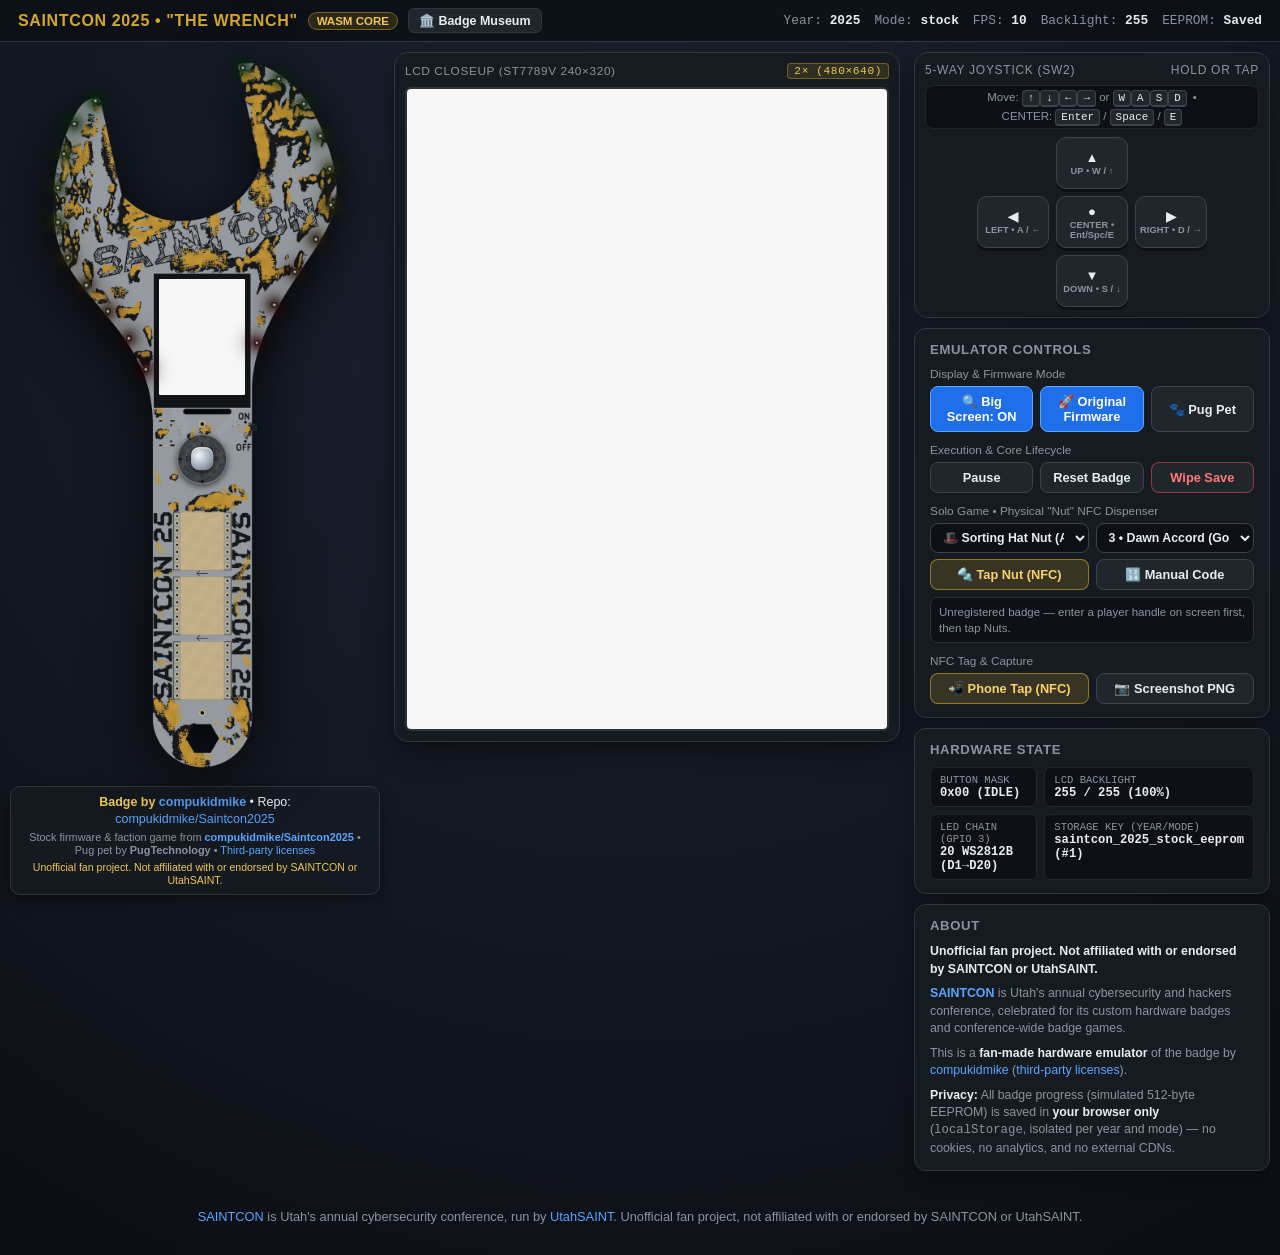
==== commit 98b8bb68: "Update from 0e52af7" ====
--- a/emulator/web/index.html
+++ b/emulator/web/index.html
@@ -6,7 +6,7 @@
   <title>SAINTCON Badge Emulator</title>
   <script>
     (function () {
-      var LIVE_YEARS = ['2017', '2018', '2019', '2020', '2021', '2023', '2024', '2025', '2026'];
+      var LIVE_YEARS = ['2017', '2018', '2019', '2020', '2021', '2022', '2023', '2024', '2025', '2026'];
       var PROD = 'sc.pug.technology';
       var host = (window.location.hostname || '').toLowerCase();
       var isProdDomain = host === PROD || host.endsWith('.' + PROD);
@@ -1233,6 +1233,13 @@
         max-width: 82vw;
       }
 
+      .board-stage.led-board:not(.landscape) {
+        width: min(88vw, 350px);
+        height: auto;
+        min-height: 0;
+        max-width: 90vw;
+      }
+
       .badge-credits-strip {
         padding: 5px 10px;
       }
@@ -1513,6 +1520,105 @@
       z-index: 3;
       overflow: visible;
     }
+
+    /* 2022 Clue Notepad Badge — Stand-in Kiosk, Serial Log & Bootloader Banner */
+    .sc22-bootloader-banner {
+      display: none;
+      background: rgba(248, 81, 73, 0.16);
+      border: 1px solid rgba(248, 81, 73, 0.65);
+      border-radius: 8px;
+      padding: 8px 10px;
+      margin-bottom: 8px;
+      font-size: 0.74rem;
+      line-height: 1.4;
+      color: #ffdcd7;
+      user-select: text;
+      -webkit-user-select: text;
+    }
+    .sc22-bootloader-banner.visible {
+      display: block;
+    }
+    .board-push-btn.sc22-overlay-btn {
+      background: rgba(15, 20, 28, 0.08);
+      border: 1.5px solid rgba(240, 198, 84, 0.45);
+      box-shadow: none;
+    }
+    .board-push-btn.sc22-overlay-btn:hover {
+      background: rgba(240, 198, 84, 0.14);
+      border-color: rgba(240, 198, 84, 0.85);
+    }
+    .board-push-btn.sc22-overlay-btn.pressed {
+      background: rgba(240, 198, 84, 0.28);
+      border-color: #f0c654;
+    }
+    .sc22-serial-log {
+      width: 100%;
+      min-height: 74px;
+      max-height: 132px;
+      overflow-y: auto;
+      background: #0d1117;
+      border: 1px solid #2a313a;
+      border-radius: 7px;
+      padding: 6px 8px;
+      font-family: ui-monospace, SFMono-Regular, Menlo, Monaco, Consolas, monospace;
+      font-size: 0.69rem;
+      line-height: 1.38;
+      color: #93c5fd;
+      white-space: pre-wrap;
+      word-break: break-all;
+      user-select: text;
+      -webkit-user-select: text;
+    }
+    .sc22-board-notice {
+      display: none;
+      align-items: center;
+      justify-content: space-between;
+      gap: 10px;
+      width: 100%;
+      max-width: 520px;
+      margin-top: 6px;
+      padding: 8px 10px;
+      border-radius: 8px;
+      border: 1px solid rgba(212, 167, 44, 0.55);
+      background: rgba(212, 167, 44, 0.12);
+      color: var(--text-main);
+      font-size: 0.75rem;
+      line-height: 1.35;
+    }
+    .sc22-board-notice.visible {
+      display: flex;
+    }
+    .sc22-board-notice-text {
+      flex: 1 1 auto;
+      min-width: 0;
+    }
+    .sc22-blink-note {
+      margin-top: 6px;
+      font-size: 0.78rem;
+      color: #c9d1d9;
+      line-height: 1.35;
+    }
+    .sc22-blink-note[hidden] { display: none; }
+    button.ctrl-btn.sc22-board-reset-btn {
+      flex: 0 0 auto;
+      white-space: nowrap;
+      padding: 6px 10px;
+      font-size: 0.74rem;
+    }
+    .sc22-kiosk-disabled-note {
+      display: none;
+      margin: 0 0 6px 0;
+      padding: 5px 8px;
+      border-radius: 6px;
+      border: 1px solid rgba(212, 167, 44, 0.45);
+      background: rgba(212, 167, 44, 0.1);
+      color: #f0c654;
+      font-size: 0.71rem;
+      line-height: 1.3;
+    }
+    .sc22-kiosk-disabled-note.visible {
+      display: block;
+    }
   </style>
 </head>
 <body>
@@ -1551,7 +1657,7 @@
       <span>FPS: <strong id="fps-readout">0</strong></span>
       <span id="speed-strip-item">Speed: <strong id="speed-readout">1x</strong></span>
       <span id="backlight-strip-item"><span id="backlight-status-label">Backlight</span>: <strong id="backlight-readout">255</strong></span>
-      <span>EEPROM: <strong id="eeprom-status">Clean</strong></span>
+      <span><span id="eeprom-status-label">EEPROM</span>: <strong id="eeprom-status">Clean</strong></span>
     </div>
   </header>
 
@@ -1576,6 +1682,11 @@
           </div>
           <div id="board-buttons-layer" class="board-buttons-layer"></div>
         </div>
+      </div>
+
+      <div id="sc22-board-notice" class="sc22-board-notice" role="status" aria-live="polite">
+        <span id="sc22-board-notice-text" class="sc22-board-notice-text"></span>
+        <button type="button" class="ctrl-btn gold sc22-board-reset-btn" id="btn-sc22-board-reset" title="Reset the badge and start the Clue notepad">↻ Reset Badge</button>
       </div>
 
       <!-- Credits Strip Directly Under the Badge (Visible on Page) -->
@@ -2039,6 +2150,111 @@
         </div>
       </div>
 
+      <!-- 2022 Clue Notepad Badge — Stand-in Museum Kiosk, Boot-Hold Reset & Firmware Notes -->
+      <div class="panel-card" id="sc22-panel-card" style="display: none;" aria-label="2022 Stand-in Kiosk and Hardware Companion">
+        <h2>Stand-in Kiosk (Museum Companion) <span id="sc22-mode-pill" style="font-family: ui-monospace, SFMono-Regular, Menlo, Monaco, Consolas, monospace; font-size: 0.68rem; color: var(--accent-gold); text-transform: none;">Clue Notepad</span></h2>
+
+        <div id="sc22-bootloader-banner" class="sc22-bootloader-banner" role="status">
+          <strong>USB Bootloader Active:</strong> The badge is waiting for a firmware file in the RP2040 ROM USB bootloader and all 52 LEDs are off. Click <strong>Reset Badge</strong> to leave the bootloader and start the notepad.
+        </div>
+
+        <p class="towers-hint" style="margin-top: 0;">
+          <strong>Stand-in Kiosk:</strong> No kiosk software or clue data is published upstream. For each save, this stand-in picks a hidden <strong>Suspect</strong>, <strong>Attack</strong>, and <strong>Room</strong> at random; the <strong>10 clues</strong> and the <strong>Accuse</strong> check belong to this stand-in, while the badge firmware only stores and displays the elimination and win masks it is sent over serial.
+        </p>
+        <p class="towers-hint" style="margin-top: -2px;">
+          <strong>First Boot &amp; Wipe Save:</strong> On a fresh save or after <strong>Wipe Save</strong>, the firmware initializes its save flash and runs its own Red → Green → Blue LED test, which never ends by itself; click <strong>Reset Badge</strong> to start the notepad.
+        </p>
+
+        <div class="sc21-section">
+          <div class="sc21-subhead">
+            <span>Clue Kiosk &amp; Accusation</span>
+            <span id="sc22-clue-progress" style="font-family: ui-monospace, SFMono-Regular, Menlo, Monaco, Consolas, monospace; font-size: 0.68rem; color: var(--text-muted); text-transform: none;">0 / 10 clues • 0/21 S, 0/21 A, 0/10 R cleared</span>
+          </div>
+          <div id="sc22-kiosk-disabled-note" class="sc22-kiosk-disabled-note" role="status"></div>
+          <div class="btn-row" style="margin-bottom: 6px;">
+            <button type="button" class="ctrl-btn gold" id="btn-sc22-visit-kiosk" title="Query the badge over serial and send the cumulative elimination masks for all clues collected so far">🔍 Visit a Kiosk (Next Clue)</button>
+            <button type="button" class="ctrl-btn" id="btn-sc22-hi" title="Request the badge's current serial number and cursor state">📋 Read Badge State</button>
+            <button type="button" class="ctrl-btn" id="btn-sc22-ping" title="Send a serial ping to the badge">📡 Ping Badge</button>
+          </div>
+          <div class="btn-row" style="margin-bottom: 6px; flex-wrap: wrap;">
+            <select id="sc22-accuse-suspect" class="nut-select" style="flex: 1 1 130px;" aria-label="Suspect choice for accusation"></select>
+            <select id="sc22-accuse-attack" class="nut-select" style="flex: 1 1 130px;" aria-label="Attack choice for accusation"></select>
+          </div>
+          <div class="btn-row" style="margin-bottom: 6px;">
+            <select id="sc22-accuse-room" class="nut-select" aria-label="Room choice for accusation"></select>
+            <button type="button" class="ctrl-btn gold" id="btn-sc22-accuse" style="flex: 0 0 auto;" title="Check your chosen Suspect, Attack, and Room against the hidden solution in one step">🎯 Accuse</button>
+          </div>
+          <div class="nut-status-box" id="sc22-status-box">
+            Click <strong>Visit a Kiosk</strong> to light eliminated Suspects, Attacks, and Rooms in Green. When you deduce the remaining unlit Suspect, Attack, and Room, choose them above and click <strong>Accuse</strong>. After each Visit the new clue blinks on the badge for about 15 seconds; leave the badge buttons alone until it ends.
+          </div>
+          <div class="sc22-blink-note" id="sc22-blink-note" role="note" hidden></div>
+        </div>
+
+        <div class="sc21-section">
+          <div class="sc21-subhead">
+            <span>Skip Game (Ends Game at Once &amp; Shows Answer)</span>
+          </div>
+          <div class="btn-row">
+            <button type="button" class="ctrl-btn" id="btn-sc22-win-now" title="Immediately send the winning masks to the badge, reveal the hidden solution, and unlock the post-win LED modes">🏆 End Game &amp; Show Answer</button>
+          </div>
+        </div>
+
+        <div class="sc21-section">
+          <div class="sc21-subhead">
+            <span>Firmware Serial Log</span>
+            <span id="sc22-cursor-readout" style="font-family: ui-monospace, SFMono-Regular, Menlo, Monaco, Consolas, monospace; font-size: 0.66rem; color: var(--text-muted); text-transform: none;">Cursor: Anonymous</span>
+          </div>
+          <div id="sc22-serial-log" class="sc22-serial-log" aria-label="Real Firmware Serial Output Log">(Serial idle — click Visit a Kiosk, Read Badge State, or Ping Badge)</div>
+          <p class="towers-hint" style="margin: 4px 0 0 0;">
+            The firmware's reply has no end marker, so a few bytes from memory can follow it (shown escaped).
+          </p>
+        </div>
+
+        <div class="sc21-section">
+          <div class="sc21-subhead">
+            <span>Ambient Light Sensor (I2C 0x29)</span>
+            <label class="sc21-chk-label" title="Simulate a dark room at I2C address 0x29">
+              <input type="checkbox" id="chk-sc22-dark-room" />
+              <span>Dark room</span>
+            </label>
+          </div>
+          <p class="towers-hint" style="margin: 0;">
+            When the sensor at I2C address <code>0x29</code> reports low light (<code>1..100</code>), the firmware turns off all 52 LEDs until the room brightens.
+          </p>
+        </div>
+
+        <div class="sc21-section">
+          <div class="sc21-subhead">
+            <span>Hold Button While Resetting</span>
+          </div>
+          <div class="btn-row">
+            <select id="sc22-boot-hold-select" class="nut-select" aria-label="Hold button while resetting badge">
+              <option value="none">Hold while resetting: None (Normal Boot)</option>
+              <option value="DOWN">Hold DOWN while resetting — RGB Self-Test (Red → Green → Blue)</option>
+              <option value="SELECT">Hold SELECT while resetting — USB Bootloader (waits for firmware file)</option>
+            </select>
+          </div>
+          <p class="towers-hint" style="margin: 2px 0 0 0;">
+            At power-on, holding <strong>SELECT</strong> enters the RP2040 ROM USB bootloader, and holding <strong>DOWN</strong> runs the Red → Green → Blue LED self-test loop. Holding <strong>UP</strong> at boot has no special behavior.
+          </p>
+        </div>
+
+        <div class="sc21-section">
+          <div class="sc21-subhead">
+            <span>How Winning Works &amp; Notes</span>
+          </div>
+          <p class="towers-hint" style="margin: 0;">
+            <strong>How Winning Works:</strong> Each clue replaces the badge's saved Green elimination masks, so the stand-in sends the combined masks of all clues collected so far. The firmware's flash save stores the clue status word and the Suspect, Attack, and Room masks in one flash sector, and your Suspect and Attack cursors in a second sector. Sending the winning message blinks the winning Suspect, Attack, and Room in Red for about 15 seconds (Mode 1) and unlocks four LED animations (Modes 2–5: Fast Rainbow, Slow Rainbow, Random Sparkle, and Random Fill, cycled with <strong>UP</strong> and <strong>DOWN</strong>; <strong>SELECT</strong> does nothing in those modes as the firmware ignores it).
+          </p>
+          <p class="towers-hint" style="margin: 4px 0 0 0;">
+            <strong>1. Board Drawing:</strong> Drawn from a photo of a real 2022 badge (no CAD files are published), so positions are approximate; row 14 of Suspects reads <code>Pali(?)</code> in the photo and is marked with <code>(?)</code>.<br />
+            <strong>2. Stand-in Kiosk:</strong> No kiosk software or clue data is published upstream.<br />
+            <strong>3. Clock &amp; Timer:</strong> The emulated RP2040 runs at an 8 MHz CPU clock with a 1:1 hardware timer; if your computer is slower, badge time slows down rather than dropping work.<br />
+            <strong>4. Column Order:</strong> Mapping the first 21-LED group to left column Suspects and the second 21-LED group to right column Attacks/Exploits follows the cursor and message order and has not been checked on hardware.
+          </p>
+        </div>
+      </div>
+
       <!-- Emulator Controls Panel -->
       <div class="panel-card">
         <h2>Emulator Controls</h2>
@@ -2180,7 +2396,7 @@
       const DESKTOP_BREAKPOINT_PX = 820;
       const MAX_STEP_DT_MS = 100;
       const MAX_HIDDEN_CATCHUP_MS = 300000; // Bound catch-up at 5 min of real time in 100 ms steps
-      const LIVE_YEARS = ['2017', '2018', '2019', '2020', '2021', '2023', '2024', '2025', '2026'];
+      const LIVE_YEARS = ['2017', '2018', '2019', '2020', '2021', '2022', '2023', '2024', '2025', '2026'];
       const COMING_SOON_YEARS = []; // Only years explicitly listed as coming soon
       const WASM_MISSING_MSG = 'This emulator needs WebAssembly; it may be turned off, e.g. iPhone Lockdown Mode';
 
@@ -2467,6 +2683,28 @@
       const sc17CompanionBody = document.getElementById('sc17-companion-body');
       const sc17AdcReadout = document.getElementById('sc17-adc-readout');
       const sc17RgbReadout = document.getElementById('sc17-rgb-readout');
+      const sc22PanelCard = document.getElementById('sc22-panel-card');
+      const sc22ModePill = document.getElementById('sc22-mode-pill');
+      const sc22BootloaderBanner = document.getElementById('sc22-bootloader-banner');
+      const sc22BoardNotice = document.getElementById('sc22-board-notice');
+      const sc22BoardNoticeText = document.getElementById('sc22-board-notice-text');
+      const btnSc22BoardReset = document.getElementById('btn-sc22-board-reset');
+      const sc22KioskDisabledNote = document.getElementById('sc22-kiosk-disabled-note');
+      const sc22ClueProgress = document.getElementById('sc22-clue-progress');
+      const btnSc22VisitKiosk = document.getElementById('btn-sc22-visit-kiosk');
+      const btnSc22WinNow = document.getElementById('btn-sc22-win-now');
+      const sc22AccuseSuspect = document.getElementById('sc22-accuse-suspect');
+      const sc22AccuseAttack = document.getElementById('sc22-accuse-attack');
+      const sc22AccuseRoom = document.getElementById('sc22-accuse-room');
+      const btnSc22Accuse = document.getElementById('btn-sc22-accuse');
+      const btnSc22Hi = document.getElementById('btn-sc22-hi');
+      const btnSc22Ping = document.getElementById('btn-sc22-ping');
+      const sc22StatusBox = document.getElementById('sc22-status-box');
+      const sc22BlinkNote = document.getElementById('sc22-blink-note');
+      const sc22CursorReadout = document.getElementById('sc22-cursor-readout');
+      const sc22SerialLog = document.getElementById('sc22-serial-log');
+      const chkSc22DarkRoom = document.getElementById('chk-sc22-dark-room');
+      const sc22BootHoldSelect = document.getElementById('sc22-boot-hold-select');
       const nfcCaptureLabel = document.getElementById('nfc-capture-label');
       const btnPhoneTap = document.getElementById('btn-phone-tap');
 
@@ -2474,6 +2712,7 @@
       const fpsReadout = document.getElementById('fps-readout');
       const speedReadout = document.getElementById('speed-readout');
       const backlightReadout = document.getElementById('backlight-readout');
+      const eepromStatusLabel = document.getElementById('eeprom-status-label');
       const eepromStatus = document.getElementById('eeprom-status');
 
       const telButtonsLabel = document.getElementById('tel-buttons-label');
@@ -2691,6 +2930,15 @@
       let sc20LastEnqueueMs = -1000;
       let sc20LastDirectInputMs = -1000;
 
+      const SC22_PAUSED_QUEUE_LIMIT = 16;
+      const sc22PausedQueue = [];
+      let sc22PausedActiveItem = null;
+
+      function clearSc22PausedQueue() {
+        sc22PausedQueue.length = 0;
+        sc22PausedActiveItem = null;
+      }
+
       function clearSc20PressQueue() {
         sc20PressQueue.length = 0;
         sc20ActivePressItem = null;
@@ -2725,6 +2973,20 @@
           }
           if (rising & 1) {
             enqueueSc20Press(false);
+          }
+        }
+        if (currentYear === '2022' && core) {
+          if (paused && !core.isMock) {
+            const rising22 = rising & (1 | 2 | 16);
+            if (rising22 && sc22PausedQueue.length < SC22_PAUSED_QUEUE_LIMIT) {
+              sc22PausedQueue.push({ btnMask: rising22 });
+              if (typeof setSc22Status === 'function') {
+                const names = sc22PausedQueue.map((it) => maskToNames(it.btnMask)).join(', ');
+                setSc22Status(`Badge is paused — queued ${sc22PausedQueue.length} button press${sc22PausedQueue.length === 1 ? '' : 'es'} (${names}) to replay in order on Resume.`);
+              }
+            }
+          } else if (typeof core.emu_step === 'function' && !sc22PausedActiveItem && sc22PausedQueue.length === 0) {
+            core.emu_step(0, mask);
           }
         }
         const azMask = currentYear === '2019' ? sc19EffectiveAzMask() : 0;
@@ -2908,7 +3170,9 @@
           el.className = 'led-dot off';
           el.style.left = `${(led.x_px / W) * 100}%`;
           el.style.top = `${(led.y_px / H) * 100}%`;
-          if (typeof led.radius_px === 'number' && led.radius_px <= 6) {
+          if (currentYear === '2022') {
+            el.style.width = '1.45%';
+          } else if (typeof led.radius_px === 'number' && led.radius_px <= 6) {
             const diamPct = Math.max(0.85, ((led.radius_px * 2.25) / W) * 100);
             el.style.width = `${diamPct.toFixed(3)}%`;
           } else if (isScreenlessBoard && typeof led.radius_px === 'number') {
@@ -2917,9 +3181,13 @@
           }
           el.dataset.index = led.index;
           el.dataset.ref = led.ref;
-          el.title = led.din_net
-            ? `Chain #${led.index} (${led.ref}, DIN: ${led.din_net})`
-            : `LED #${led.index} (${led.ref}${led.line_note ? ' • ' + led.line_note : ''}${led.part ? ', ' + led.part : ''})`;
+          if (currentYear === '2022') {
+            el.title = String(led.label || led.ref || '');
+          } else {
+            el.title = led.din_net
+              ? `Chain #${led.index} (${led.ref}, DIN: ${led.din_net})`
+              : `LED #${led.index} (${led.ref}${led.line_note ? ' • ' + led.line_note : ''}${led.part ? ', ' + led.part : ''})`;
+          }
           ledLayer.appendChild(el);
           ledElements.push(el);
         }
@@ -2952,7 +3220,7 @@
         for (const pb of pushList) {
           const el = document.createElement('button');
           el.type = 'button';
-          el.className = 'board-push-btn';
+          el.className = currentYear === '2022' ? 'board-push-btn sc22-overlay-btn' : 'board-push-btn';
           const pbLabel = pb.name || pb.ref || pb.label || 'BTN';
           el.style.left = `${(pb.x_px / W) * 100}%`;
           el.style.top = `${(pb.y_px / H) * 100}%`;
@@ -2973,7 +3241,11 @@
           if (typeof pb.az_bit === 'number') {
             el.dataset.azBit = String(pb.az_bit);
           }
-          el.textContent = pb.name || (pb.pin ? `Pad ${pb.pin}` : pbLabel);
+          const btnText = pb.name || (pb.pin ? `Pad ${pb.pin}` : pbLabel);
+          if (currentYear === '2022') {
+            el.setAttribute('aria-label', `Button ${pb.label || btnText} (${pb.ref || 'SW'})`);
+          }
+          el.textContent = currentYear === '2022' ? '' : btnText;
           if (String(el.textContent || '').length > 3) {
             el.style.fontSize = '0.52rem';
             if (currentYear === '2020' || currentYear === '2017') {
@@ -3049,26 +3321,60 @@
         }
       }
 
-      // Persistence: load & save 512-byte EEPROM in localStorage (per year and per mode)
+      // Persistence: load & save EEPROM in localStorage (per year and per mode)
       function loadEepromFromStorage(targetU8) {
         if (!targetU8 || targetU8.length === 0 || eepromBytes === 0) {
           return false;
         }
         const key = getStorageKey('eeprom');
+        if (currentYear !== '2022') {
+          // Every other year keeps the original loader: a save of a different length is partly loaded.
+          try {
+            const b64 = localStorage.getItem(key);
+            if (!b64) {
+              targetU8.fill(currentYear === '2020' ? 0xff : 0);
+              return false;
+            }
+            const bin = atob(b64);
+            const len = Math.min(targetU8.length, bin.length);
+            for (let i = 0; i < len; i++) {
+              targetU8[i] = bin.charCodeAt(i) & 0xff;
+            }
+            return true;
+          } catch (err) {
+            console.warn('Failed to load EEPROM from localStorage:', err);
+            return false;
+          }
+        }
+        // 2022 only: a save of the wrong size is thrown away whole.
+        const emptyFill = 0xff;
         try {
           const b64 = localStorage.getItem(key);
-          if (!b64) {
-            targetU8.fill(currentYear === '2020' ? 0xff : 0);
+          if (b64 === null) {
+            targetU8.fill(emptyFill);
             return false;
           }
           const bin = atob(b64);
-          const len = Math.min(targetU8.length, bin.length);
-          for (let i = 0; i < len; i++) {
+          if (bin.length !== targetU8.length) {
+            console.warn(
+              `Discarding saved EEPROM in ${key} with wrong byte length (${bin.length} !== ${targetU8.length}); starting fresh.`
+            );
+            targetU8.fill(emptyFill);
+            try { localStorage.removeItem(key); } catch (_) {}
+            try { localStorage.removeItem(getStorageKey('kiosk')); } catch (_) {}
+            initSc22KioskState(true);
+            return false;
+          }
+          for (let i = 0; i < targetU8.length; i++) {
             targetU8[i] = bin.charCodeAt(i) & 0xff;
           }
           return true;
         } catch (err) {
           console.warn('Failed to load EEPROM from localStorage:', err);
+          targetU8.fill(emptyFill);
+          try { localStorage.removeItem(key); } catch (_) {}
+          try { localStorage.removeItem(getStorageKey('kiosk')); } catch (_) {}
+          initSc22KioskState(true);
           return false;
         }
       }
@@ -3086,18 +3392,29 @@
             bin += String.fromCharCode(eeprom[i]);
           }
           localStorage.setItem(key, btoa(bin));
+          if (currentYear === '2022') {
+            if (!saveSc22KioskState()) {
+              eepromPendingSave = false;
+              lastEepromSaveMs = now;
+              eepromStatus.textContent = 'Not saved';
+              return false;
+            }
+          }
           eepromPendingSave = false;
           lastEepromSaveMs = now;
           eepromWriteCount++;
           eepromStatus.textContent = 'Saved';
           telEeprom.textContent = currentYear === '2020'
             ? `saintcon_2020_stock_* (#${eepromWriteCount})`
-            : `${key} (#${eepromWriteCount})`;
+            : (currentYear === '2022'
+              ? `saintcon_2022_stock_* (#${eepromWriteCount})`
+              : `${key} (#${eepromWriteCount})`);
           return true;
         } catch (err) {
           console.warn('Failed to write EEPROM to localStorage:', err);
           eepromPendingSave = false;
           lastEepromSaveMs = now;
+          eepromStatus.textContent = 'Not saved';
           showStorageUnavailableNote();
           return false;
         }
@@ -3545,6 +3862,8 @@
 
         if (currentYear === '2020' || currentYear === '2017') {
           updateLedBoardPanel();
+        } else if (currentYear === '2022') {
+          updateSc22Panel();
         }
 
         // Update LEDs in chain order
@@ -4095,6 +4414,9 @@
         paused = true;
         loopStopped = true;
         eepromPendingSave = false;
+        if (core && typeof core.sc22SetPaused === 'function') {
+          core.sc22SetPaused(true);
+        }
         if (rafId !== null) {
           cancelAnimationFrame(rafId);
           rafId = null;
@@ -4109,6 +4431,9 @@
         paused = !paused;
         if (!paused) {
           loopStopped = false;
+        }
+        if (core && typeof core.sc22SetPaused === 'function') {
+          core.sc22SetPaused(paused);
         }
         btnPause.blur();
         btnPause.textContent = paused ? 'Resume' : 'Pause';
@@ -4125,6 +4450,22 @@
         if (sc21VcardPendingSave || (typeof core.sc21VcardDirty === 'function' && core.sc21VcardDirty())) {
           sc21VcardPendingSave = true;
           flushSc21VcardToStorage(true);
+        }
+        if (currentYear === '2022' && currentMode === 'stock' && !core.isMock && !isMockRequested && typeof core.sc22Reset === 'function') {
+          clearSc22PausedQueue();
+          sc22ActionQueue.length = 0;
+          sc22ActiveAction = null;
+          const st22 = typeof core.sc22GetState === 'function' ? core.sc22GetState() : null;
+          if (st22 && (st22.inBootloader || st22.inSelfTest) && sc22BootHoldSelect) {
+            sc22BootHoldSelect.value = 'none';
+          }
+          const holdVal = sc22BootHoldSelect ? String(sc22BootHoldSelect.value || 'none') : 'none';
+          core.sc22Reset(holdVal === 'DOWN' || holdVal === 'SELECT' ? holdVal : 'none');
+          if (holdVal === 'none') {
+            setSc22Status('Reset badge. Click Visit a Kiosk to receive elimination clues.');
+          }
+          renderOutputs();
+          return;
         }
         if (currentYear === '2019' && currentMode === 'stock' && !core.isMock && !isMockRequested) {
           clearSc19PausedQueue();
@@ -4203,6 +4544,65 @@
           if (!wasPaused) {
             paused = false;
             loopStopped = false;
+            if (btnPause) {
+              btnPause.textContent = 'Pause';
+              btnPause.classList.remove('active');
+            }
+            if (resumeLoopFn) {
+              resumeLoopFn();
+            }
+          }
+          return;
+        }
+        if (currentYear === '2022' && currentMode === 'stock' && !core.isMock && !isMockRequested) {
+          let wipe22Ok = !removeFailed;
+          try {
+            localStorage.removeItem(getStorageKey('kiosk'));
+          } catch (err) {
+            console.warn('Failed to wipe 2022 stand-in kiosk key from localStorage:', err);
+            wipe22Ok = false;
+            showStorageUnavailableNote();
+          }
+          clearSc22PausedQueue();
+          sc22ActionQueue.length = 0;
+          sc22ActiveAction = null;
+          if (sc22BootHoldSelect) {
+            sc22BootHoldSelect.value = 'none';
+          }
+          if (sc22AccuseSuspect) {
+            sc22AccuseSuspect.value = '0';
+            delete sc22AccuseSuspect.dataset.userEdited;
+          }
+          if (sc22AccuseAttack) {
+            sc22AccuseAttack.value = '0';
+            delete sc22AccuseAttack.dataset.userEdited;
+          }
+          if (sc22AccuseRoom) {
+            sc22AccuseRoom.value = '0';
+            delete sc22AccuseRoom.dataset.userEdited;
+          }
+          core.getEepromView().fill(0xff);
+          eepromPendingSave = false;
+          initSc22KioskState(true);
+          const wipe22Restarted = typeof core.sc22WipeSave === 'function' && core.sc22WipeSave() !== false;
+          if (wipe22Ok) {
+            eepromStatus.textContent = 'Wiped';
+            telEeprom.textContent = 'saintcon_2022_stock_* (Wiped)';
+          } else {
+            eepromStatus.textContent = 'Not saved';
+          }
+          sc22WinStatusSynced = false;
+          sc22WipeHold = true;
+          setSc22Status(wipe22Restarted
+            ? 'Wiped flash save and started a new mystery: this is the firmware\'s own LED test, which it runs on a fresh save and never ends by itself. Click Reset Badge to start the notepad.'
+            : 'Wiped flash save. The emulator has stopped, so nothing is running: reload the page to start the badge again.');
+          renderOutputs();
+          if (!wasPaused) {
+            paused = false;
+            loopStopped = false;
+            if (typeof core.sc22SetPaused === 'function') {
+              core.sc22SetPaused(false);
+            }
             if (btnPause) {
               btnPause.textContent = 'Pause';
               btnPause.classList.remove('active');
@@ -6715,10 +7115,1062 @@
         });
       }
 
+      // 2022 Stand-in Kiosk & Web Worker Core Adapter
+      const WORKER_MISSING_MSG = 'This 2022 badge emulator requires Web Workers, which are unavailable in this browser.';
+      const SC22_MODE_NAMES = [
+        'Clue Notepad',
+        'Mode 1: Win Solution Blink',
+        'Mode 2: Fast Rainbow Wave',
+        'Mode 3: Slow Rainbow Wave',
+        'Mode 4: Random Sparkle',
+        'Mode 5: Random Fill',
+      ];
+      const SC22_SUSPECT_LABELS = [
+        'Anonymous', 'Chunk', 'Compukidmike', 'C0n4rt1st', 'D4rkm4tter',
+        'Edward Snowden', 'Fyodor', 'HD Moore', 'Jup1t3r', 'Kingpin',
+        'L34N', 'Linus Torvalds', 'LostboY', 'Pali(?)', 'Ray-Man',
+        'sirashrum', 'Supertechguy', 'The Dark Tangent', 'Woz', 'Zevlag',
+        'Zodiak',
+      ];
+      const SC22_ATTACK_LABELS = [
+        'Buffer Overflow', 'Cross-Site Request Forgery', 'Default Password', 'Denial-of-Service', 'DNS Spoofing',
+        'Heap Overflow', 'Heartbleed', 'Metasploit', 'Pass-the-Hash', 'Phishing',
+        'Polymorphic Virus', 'Privilege Escalation', 'Ransomware', 'Remote Code Execution', 'RootKit',
+        'ShadowBrokers', 'Social Engineering', 'Speculative Execution', 'SQL Injection', 'Zero-Click',
+        'Zero-Day',
+      ];
+      const SC22_ROOM_LABELS = [
+        'Badgelife', 'Ballrooms', 'Hacker Lounge', 'Infobooth', 'Lockpicking',
+        'Mezzanine', 'Registration', 'Terrace', 'The Cloud', 'Trainings',
+      ];
+      let sc22KioskState = null;
+      const sc22ActionQueue = [];
+      let sc22ActiveAction = null;
+      let sc22LastSeenCursorS = -1;
+      let sc22LastSeenCursorA = -1;
+      let sc22WinStatusSynced = false;
+      // Set by Wipe Save: the Worker still reports the old won game until the restarted badge reports in.
+      let sc22WipeHold = false;
+      let activeSc22Worker = null;
+      let sc22WorkerFailed = false;
+      const sc22SerialLines = [];
+
+      window.addEventListener('pagehide', () => {
+        if (activeSc22Worker) {
+          try {
+            activeSc22Worker.postMessage({ type: 'pause' });
+            activeSc22Worker.terminate();
+          } catch (_) {}
+          activeSc22Worker = null;
+        }
+      });
+
+      window.addEventListener('pageshow', (e) => {
+        if (e.persisted && currentYear === '2022') {
+          window.__badgeEmu = undefined;
+          window.location.reload();
+        }
+      });
+
+      function buildSc22KioskMessage(serialHex, clueNum, suspectsMask24, attacksMask24, roomsMask16) {
+        const payload34 =
+          String(serialHex || '').toUpperCase().padStart(16, '0').slice(0, 16) +
+          (clueNum & 0xff).toString(16).toUpperCase().padStart(2, '0') +
+          (suspectsMask24 & 0xffffff).toString(16).toUpperCase().padStart(6, '0') +
+          (attacksMask24 & 0xffffff).toString(16).toUpperCase().padStart(6, '0') +
+          (roomsMask16 & 0xffff).toString(16).toUpperCase().padStart(4, '0');
+        let sum = 0;
+        for (let i = 0; i < 17; i++) {
+          sum = (sum + parseInt(payload34.slice(i * 2, i * 2 + 2), 16)) & 0xff;
+        }
+        const chk = (-sum) & 0xff;
+        const shift = chk % 34;
+        const rotated =
+          shift === 0 ? payload34 : payload34.slice(34 - shift) + payload34.slice(0, 34 - shift);
+        return `kiosk:${rotated}${chk.toString(16).toUpperCase().padStart(2, '0')}\n\r`;
+      }
+
+      function parseSc22BadgeMessage(line) {
+        if (typeof line !== 'string') return { valid: false, raw: '' };
+        const m = line.match(/badge:([0-9A-Fa-f]{34})([0-9A-Fa-f]{2})/);
+        if (!m) {
+          return { valid: false, raw: line.trim() };
+        }
+        const rotated = m[1];
+        const chk = parseInt(m[2], 16);
+        const shift = chk % 34;
+        const unrotated = shift === 0 ? rotated : rotated.slice(shift) + rotated.slice(0, shift);
+        let sum = 0;
+        for (let i = 0; i < 34; i++) {
+          sum = (sum + unrotated.charCodeAt(i)) & 0xff;
+        }
+        if (((sum + chk) & 0xff) !== 0) {
+          return { valid: false, raw: m[0], checksumMismatch: true };
+        }
+        return {
+          valid: true,
+          raw: m[0],
+          serial: unrotated.slice(0, 16).toLowerCase(),
+          statusByte: parseInt(unrotated.slice(16, 18), 16),
+          suspectsCursor: parseInt(unrotated.slice(18, 24), 16),
+          attacksCursor: parseInt(unrotated.slice(24, 30), 16),
+          roomsCursor: parseInt(unrotated.slice(30, 34), 16),
+        };
+      }
+
+      function sc22RandomInt(maxExclusive) {
+        const buf = new Uint32Array(1);
+        if (window.crypto && typeof window.crypto.getRandomValues === 'function') {
+          window.crypto.getRandomValues(buf);
+          return buf[0] % maxExclusive;
+        }
+        return Math.floor(Math.random() * maxExclusive);
+      }
+
+      function sc22ShuffleArray(arr) {
+        for (let i = arr.length - 1; i > 0; i--) {
+          const j = sc22RandomInt(i + 1);
+          const tmp = arr[i];
+          arr[i] = arr[j];
+          arr[j] = tmp;
+        }
+        return arr;
+      }
+
+      function initSc22KioskState(forceNew) {
+        if (!forceNew && sc22KioskState) return sc22KioskState;
+        const solS = sc22RandomInt(21);
+        const solA = sc22RandomInt(21);
+        const solR = sc22RandomInt(10);
+
+        const wrongS = [];
+        for (let i = 0; i < 21; i++) {
+          if (i !== solS) wrongS.push(i);
+        }
+        const wrongA = [];
+        for (let i = 0; i < 21; i++) {
+          if (i !== solA) wrongA.push(i);
+        }
+        const wrongR = [];
+        for (let i = 0; i < 10; i++) {
+          if (i !== solR) wrongR.push(i);
+        }
+        sc22ShuffleArray(wrongS);
+        sc22ShuffleArray(wrongA);
+        sc22ShuffleArray(wrongR);
+
+        const clues = [];
+        for (let k = 0; k < 10; k++) {
+          const s0 = wrongS[k * 2];
+          const s1 = wrongS[k * 2 + 1];
+          const a0 = wrongA[k * 2];
+          const a1 = wrongA[k * 2 + 1];
+          const m0 = ((1 << (23 - s0)) | (1 << (23 - s1))) >>> 0;
+          const m1 = ((1 << (23 - a0)) | (1 << (23 - a1))) >>> 0;
+          const m2 = k < 9 ? ((1 << (15 - wrongR[k])) >>> 0) : 0;
+          clues.push({
+            clueNum: k + 1,
+            m0,
+            m1,
+            m2,
+            clearedSuspects: [s0, s1],
+            clearedAttacks: [a0, a1],
+            clearedRooms: k < 9 ? [wrongR[k]] : [],
+          });
+        }
+
+        sc22KioskState = {
+          version: 1,
+          solutionSuspect: solS,
+          solutionAttack: solA,
+          solutionRoom: solR,
+          clues,
+          cluesSent: 0,
+          lastSerial: null,
+        };
+        return sc22KioskState;
+      }
+
+      function isValidSc22KioskState(obj) {
+        if (!obj || typeof obj !== 'object' || Array.isArray(obj)) return false;
+        if (!Number.isInteger(obj.solutionSuspect) || obj.solutionSuspect < 0 || obj.solutionSuspect >= 21) return false;
+        if (!Number.isInteger(obj.solutionAttack) || obj.solutionAttack < 0 || obj.solutionAttack >= 21) return false;
+        if (!Number.isInteger(obj.solutionRoom) || obj.solutionRoom < 0 || obj.solutionRoom >= 10) return false;
+        if (!Number.isInteger(obj.cluesSent) || obj.cluesSent < 0 || obj.cluesSent > 10) return false;
+        if (!Array.isArray(obj.clues) || obj.clues.length !== 10) return false;
+        for (let k = 0; k < 10; k++) {
+          const c = obj.clues[k];
+          if (!c || typeof c !== 'object' || Array.isArray(c)) return false;
+          if (c.clueNum !== k + 1) return false;
+          if (!Number.isInteger(c.m0) || c.m0 < 0 || c.m0 > 0xffffff) return false;
+          if (!Number.isInteger(c.m1) || c.m1 < 0 || c.m1 > 0xffffff) return false;
+          if (!Number.isInteger(c.m2) || c.m2 < 0 || c.m2 > 0xffff) return false;
+          if (
+            !Array.isArray(c.clearedSuspects) ||
+            c.clearedSuspects.length !== 2 ||
+            !c.clearedSuspects.every((x) => Number.isInteger(x) && x >= 0 && x < 21 && x !== obj.solutionSuspect)
+          ) {
+            return false;
+          }
+          if (
+            !Array.isArray(c.clearedAttacks) ||
+            c.clearedAttacks.length !== 2 ||
+            !c.clearedAttacks.every((x) => Number.isInteger(x) && x >= 0 && x < 21 && x !== obj.solutionAttack)
+          ) {
+            return false;
+          }
+          const expectedRoomsLen = k < 9 ? 1 : 0;
+          if (
+            !Array.isArray(c.clearedRooms) ||
+            c.clearedRooms.length !== expectedRoomsLen ||
+            !c.clearedRooms.every((x) => Number.isInteger(x) && x >= 0 && x < 10 && x !== obj.solutionRoom)
+          ) {
+            return false;
+          }
+        }
+        return true;
+      }
+
+      function loadSc22KioskState() {
+        const key = getStorageKey('kiosk');
+        try {
+          const raw = localStorage.getItem(key);
+          if (!raw) {
+            initSc22KioskState(true);
+            return false;
+          }
+          const parsed = JSON.parse(raw);
+          if (isValidSc22KioskState(parsed)) {
+            sc22KioskState = parsed;
+            return true;
+          }
+          console.warn('Invalid 2022 stand-in kiosk state shape in localStorage; falling back to a fresh game.');
+        } catch (err) {
+          console.warn('Failed to load 2022 stand-in kiosk state from localStorage:', err);
+        }
+        initSc22KioskState(true);
+        return false;
+      }
+
+      function saveSc22KioskState() {
+        if (!sc22KioskState) return true;
+        const key = getStorageKey('kiosk');
+        try {
+          localStorage.setItem(key, JSON.stringify(sc22KioskState));
+          return true;
+        } catch (err) {
+          console.warn('Failed to save 2022 stand-in kiosk state to localStorage:', err);
+          if (eepromStatus) {
+            eepromStatus.textContent = 'Not saved';
+          }
+          showStorageUnavailableNote();
+          return false;
+        }
+      }
+
+      function appendSc22SerialLog(prefix, text) {
+        const clean = String(text || '').replace(/[\r\n]+/g, '');
+        if (!clean.trim()) return;
+        sc22SerialLines.push(`${prefix} ${clean}`);
+        while (sc22SerialLines.length > 40) {
+          sc22SerialLines.shift();
+        }
+        if (sc22SerialLog) {
+          sc22SerialLog.textContent = sc22SerialLines.join('\n');
+          sc22SerialLog.scrollTop = sc22SerialLog.scrollHeight;
+        }
+      }
+
+      function sc22Popcount(x) {
+        let v = x >>> 0;
+        let c = 0;
+        while (v) {
+          v &= v - 1;
+          c++;
+        }
+        return c;
+      }
+
+      function sc22CursorMaskToRow(mask, msbBit, count) {
+        for (let i = 0; i < count; i++) {
+          if (((mask >>> (msbBit - i)) & 1) !== 0) return i;
+        }
+        return 0;
+      }
+
+      function setSc22Status(msg) {
+        if (sc22StatusBox) {
+          sc22StatusBox.textContent = msg;
+        }
+      }
+
+      function pumpSc22ActionQueue() {
+        if (sc22ActiveAction || sc22ActionQueue.length === 0) return;
+        if (!core || typeof core.sc22SendSerial !== 'function') return;
+        sc22ActiveAction = sc22ActionQueue.shift();
+        appendSc22SerialLog('>', 'kiosk:hi');
+        core.sc22SendSerial('kiosk:hi\n\r');
+      }
+
+      function enqueueSc22Action(action) {
+        if (!core || typeof core.sc22SendSerial !== 'function') return;
+        sc22ActionQueue.push(action);
+        pumpSc22ActionQueue();
+      }
+
+      function sc22CumulativeClueMasks(count) {
+        let cumM0 = 0;
+        let cumM1 = 0;
+        let cumM2 = 0;
+        const limit = Math.max(0, Math.min(10, count | 0));
+        for (let i = 0; i < limit; i++) {
+          const c = sc22KioskState.clues[i];
+          cumM0 = (cumM0 | c.m0) >>> 0;
+          cumM1 = (cumM1 | c.m1) >>> 0;
+          cumM2 = (cumM2 | c.m2) >>> 0;
+        }
+        return { cumM0, cumM1, cumM2 };
+      }
+
+      function onSc22SerialLine(line) {
+        appendSc22SerialLog('<', line);
+        const trimmed = String(line || '').trim();
+        if (trimmed === 'badge:pong') {
+          setSc22Status('Badge replied "badge:pong".');
+          return;
+        }
+        const parsed = parseSc22BadgeMessage(trimmed);
+        if (!parsed.valid) {
+          // Keep action result in #sc22-status-box; firmware serial output stays in the serial log only.
+          return;
+        }
+        if (!sc22KioskState) {
+          initSc22KioskState(false);
+        }
+        sc22KioskState.lastSerial = parsed.serial;
+        const sRow = sc22CursorMaskToRow(parsed.suspectsCursor, 23, 21);
+        const aRow = sc22CursorMaskToRow(parsed.attacksCursor, 23, 21);
+        const sName = SC22_SUSPECT_LABELS[sRow] || `Row ${sRow + 1}`;
+        const aName = SC22_ATTACK_LABELS[aRow] || `Row ${aRow + 1}`;
+
+        const pending = sc22ActiveAction;
+        if (!pending) {
+          // Unsolicited badge: reply (e.g. from pressing UP/DOWN on the badge) stays in the serial log only.
+          return;
+        }
+        sc22ActiveAction = null;
+
+        if (pending.type === 'query') {
+          const stNow = typeof core.sc22GetState === 'function' ? core.sc22GetState() : null;
+          const sClearedNow = stNow ? sc22Popcount(stNow.suspectsMask & 0xfffff8) : 0;
+          const aClearedNow = stNow ? sc22Popcount(stNow.attacksMask & 0xfffff8) : 0;
+          const rClearedNow = stNow ? sc22Popcount(stNow.roomsMask & 0xffc0) : 0;
+          const activeCatWord = stNow && stNow.activeCategory === 1 ? 'Attacks' : 'Suspects';
+          setSc22Status(
+            `Badge state: ${sc22KioskState.cluesSent} of 10 clues collected (${sClearedNow} of 21 Suspects, ${aClearedNow} of 21 Attacks, and ${rClearedNow} of 10 Rooms eliminated). Blue cursors on Suspect "${sName}" and Attack "${aName}" (active button column: ${activeCatWord}).`
+          );
+          pumpSc22ActionQueue();
+          return;
+        }
+
+        if (pending.type === 'visit_next') {
+          if (sc22KioskState.cluesSent < 10) {
+            const step = sc22KioskState.clues[sc22KioskState.cluesSent];
+            sc22KioskState.cluesSent += 1;
+            const { cumM0, cumM1, cumM2 } = sc22CumulativeClueMasks(sc22KioskState.cluesSent);
+            const msg = buildSc22KioskMessage(parsed.serial, step.clueNum, cumM0, cumM1, cumM2);
+            appendSc22SerialLog('>', msg.trim());
+            core.sc22SendSerial(msg, { sendWhenBlinkEven: true });
+            const savedOk = saveSc22KioskState();
+            const cs0 = SC22_SUSPECT_LABELS[step.clearedSuspects[0]];
+            const cs1 = SC22_SUSPECT_LABELS[step.clearedSuspects[1]];
+            const ca0 = SC22_ATTACK_LABELS[step.clearedAttacks[0]];
+            const ca1 = SC22_ATTACK_LABELS[step.clearedAttacks[1]];
+            const roomNote = step.clearedRooms.length > 0
+              ? `, and Room "${SC22_ROOM_LABELS[step.clearedRooms[0]]}"`
+              : '';
+            const nextHint = sc22KioskState.cluesSent >= 10
+              ? ' All 10 clues collected (20/21 Suspects, 20/21 Attacks, and 9/10 Rooms eliminated)! Find the one unlit Suspect, Attack, and Room on the board, select them above, and click Accuse.'
+              : '';
+            const saveWarn = savedOk ? '' : ' (Not saved to browser storage.)';
+            setSc22Status(
+              `Clue ${step.clueNum} of 10: eliminated Suspects "${cs0}" & "${cs1}", Attacks "${ca0}" & "${ca1}"${roomNote}.${nextHint}${saveWarn}`
+            );
+          } else {
+            const { cumM0, cumM1, cumM2 } = sc22CumulativeClueMasks(10);
+            const msg = buildSc22KioskMessage(parsed.serial, 10, cumM0, cumM1, cumM2);
+            appendSc22SerialLog('>', msg.trim());
+            core.sc22SendSerial(msg, { sendWhenBlinkEven: true });
+            setSc22Status(
+              'All 10 clues have been collected (20/21 Suspects, 20/21 Attacks, and 9/10 Rooms eliminated in Green). Choose the remaining unlit Suspect, Attack, and Room above and click Accuse to solve the case.'
+            );
+          }
+          pumpSc22ActionQueue();
+          return;
+        }
+
+        if (pending.type === 'win_now') {
+          const solS = sc22KioskState.solutionSuspect;
+          const solA = sc22KioskState.solutionAttack;
+          const solR = sc22KioskState.solutionRoom;
+          sc22KioskState.endedEarly = true;
+          saveSc22KioskState();
+          const winM0 = (1 << (23 - solS)) >>> 0;
+          const winM1 = (1 << (23 - solA)) >>> 0;
+          const winM2 = (1 << (15 - solR)) >>> 0;
+          const msg = buildSc22KioskMessage(parsed.serial, 0xff, winM0, winM1, winM2);
+          appendSc22SerialLog('>', msg.trim());
+          core.sc22SendSerial(msg);
+          sc22WinStatusSynced = true;
+          setSc22Status(
+            `Game ended — Answer: Suspect "${SC22_SUSPECT_LABELS[solS]}", Attack "${SC22_ATTACK_LABELS[solA]}", Room "${SC22_ROOM_LABELS[solR]}". The game is finished: the winning triple blinks Red in Mode 1 (~15 s), then UP and DOWN cycle the post-win LED animations (Modes 2–5). SELECT does nothing in those modes, as the firmware ignores it.`
+          );
+          pumpSc22ActionQueue();
+          return;
+        }
+
+        if (pending.type === 'accuse') {
+          const chosenS = typeof pending.suspectIdx === 'number'
+            ? pending.suspectIdx
+            : ((sc22AccuseSuspect && sc22AccuseSuspect.dataset.userEdited === '1')
+              ? (Number(sc22AccuseSuspect.value) | 0)
+              : sRow);
+          const chosenA = typeof pending.attackIdx === 'number'
+            ? pending.attackIdx
+            : ((sc22AccuseAttack && sc22AccuseAttack.dataset.userEdited === '1')
+              ? (Number(sc22AccuseAttack.value) | 0)
+              : aRow);
+          const chosenR = typeof pending.roomIdx === 'number'
+            ? pending.roomIdx
+            : (sc22AccuseRoom ? (Number(sc22AccuseRoom.value) | 0) : 0);
+
+          const chosenSName = SC22_SUSPECT_LABELS[chosenS] || `Row ${chosenS + 1}`;
+          const chosenAName = SC22_ATTACK_LABELS[chosenA] || `Row ${chosenA + 1}`;
+          const chosenRName = SC22_ROOM_LABELS[chosenR] || `Room ${chosenR + 1}`;
+
+          if (
+            chosenS === sc22KioskState.solutionSuspect &&
+            chosenA === sc22KioskState.solutionAttack &&
+            chosenR === sc22KioskState.solutionRoom
+          ) {
+            sc22KioskState.endedEarly = false;
+            saveSc22KioskState();
+            const winM0 = (1 << (23 - chosenS)) >>> 0;
+            const winM1 = (1 << (23 - chosenA)) >>> 0;
+            const winM2 = (1 << (15 - chosenR)) >>> 0;
+            const msg = buildSc22KioskMessage(parsed.serial, 0xff, winM0, winM1, winM2);
+            appendSc22SerialLog('>', msg.trim());
+            core.sc22SendSerial(msg);
+            sc22WinStatusSynced = true;
+            setSc22Status(
+              `Correct accusation! Suspect "${chosenSName}", Attack "${chosenAName}", Room "${chosenRName}" solves the case. The game is finished: the winning triple blinks Red in Mode 1 (~15 s), then UP and DOWN cycle the post-win LED animations (Modes 2–5). SELECT does nothing in those modes, as the firmware ignores it.`
+            );
+          } else {
+            setSc22Status(
+              `Wrong accusation: Suspect "${chosenSName}", Attack "${chosenAName}", Room "${chosenRName}" is not the hidden solution (${sc22KioskState.cluesSent}/10 clues collected). Check which LEDs are still unlit on the board or visit more kiosks.`
+            );
+          }
+          pumpSc22ActionQueue();
+        }
+      }
+
+      function updateSc22Panel() {
+        if (!core || core.isMock || typeof core.sc22GetState !== 'function') return;
+        if (sc22WorkerFailed) return;
+        const st = core.sc22GetState();
+        if (!st) return;
+        if (sc22WipeHold && !st.gameWon) sc22WipeHold = false;
+        const gameWon = Boolean(st.gameWon) && !sc22WipeHold;
+
+        const ratio = typeof core.sc22GetSpeedRatio === 'function' ? core.sc22GetSpeedRatio() : 1.0;
+        if (speedReadout) {
+          if (st.inBootloader) {
+            speedReadout.textContent = '0.00x (USB Bootloader)';
+          } else if (ratio >= 0.95) {
+            speedReadout.textContent = `${ratio.toFixed(2)}x (Real-time • 8 MHz)`;
+          } else {
+            speedReadout.textContent = `${ratio.toFixed(2)}x (Slow host — badge time slowed, no work dropped)`;
+          }
+        }
+
+        if (sc22BootloaderBanner) {
+          sc22BootloaderBanner.classList.toggle('visible', Boolean(st.inBootloader));
+        }
+
+        const inSpecialBootState = Boolean(st.inSelfTest || st.inBootloader);
+        if (sc22BoardNotice) {
+          sc22BoardNotice.classList.toggle('visible', currentYear === '2022' && inSpecialBootState);
+        }
+        if (sc22BoardNoticeText) {
+          if (st.inBootloader) {
+            sc22BoardNoticeText.textContent =
+              'The badge is waiting for a firmware file in the RP2040 USB bootloader (all 52 LEDs off). Click Reset Badge to start the notepad.';
+          } else if (st.inSelfTest) {
+            sc22BoardNoticeText.textContent =
+              'This is the firmware\'s own LED test, which it runs on a fresh save and never ends by itself. Click Reset Badge to start the notepad.';
+          }
+        }
+
+        for (const el of [
+          btnSc22VisitKiosk,
+          btnSc22Hi,
+          btnSc22Ping,
+          btnSc22Accuse,
+          btnSc22WinNow,
+          sc22AccuseSuspect,
+          sc22AccuseAttack,
+          sc22AccuseRoom,
+        ]) {
+          if (el) el.disabled = inSpecialBootState;
+        }
+        if (sc22KioskDisabledNote) {
+          sc22KioskDisabledNote.classList.toggle('visible', inSpecialBootState);
+          if (st.inBootloader) {
+            sc22KioskDisabledNote.textContent =
+              'Kiosk buttons are disabled in the USB bootloader — click Reset Badge to start the notepad.';
+          } else if (st.inSelfTest) {
+            sc22KioskDisabledNote.textContent =
+              'Kiosk buttons are disabled during the LED self-test — click Reset Badge to start the notepad.';
+          }
+        }
+
+        if (sc22ModePill) {
+          if (st.inBootloader) {
+            sc22ModePill.textContent = 'USB Bootloader (Click Reset Badge to start notepad)';
+          } else if (st.inSelfTest) {
+            sc22ModePill.textContent = 'LED Self-Test (Click Reset Badge to start notepad)';
+          } else {
+            const mIdx = st.displayMode >>> 0;
+            const baseMode = SC22_MODE_NAMES[mIdx] || `Mode ${mIdx}`;
+            const blinkNote = (mIdx === 0 && st.newClueBlinkCounter > 0)
+              ? ` (New Clue Blink ${st.newClueBlinkCounter}/61)`
+              : '';
+            sc22ModePill.textContent = `${baseMode}${blinkNote}`;
+          }
+        }
+
+        if (sc22BlinkNote) {
+          const blinking = !st.inBootloader && !st.inSelfTest && (st.displayMode >>> 0) === 0 && st.newClueBlinkCounter > 0;
+          const cluesNow = sc22KioskState ? sc22KioskState.cluesSent : 0;
+          let note = '';
+          if (st.inBootloader || st.inSelfTest || gameWon) {
+            note = '';
+          } else if (blinking) {
+            note = 'The new clue is blinking (about 15 seconds). Leave the badge buttons alone until it ends. If one is pressed, the firmware can leave some LEDs dark; that is its own behaviour, and Reset Badge redraws them from the save.';
+          } else if (cluesNow > 0) {
+            note = 'Some LEDs look dark or wrong? Click Reset Badge to redraw them from the save.';
+          }
+          if (sc22BlinkNote.textContent !== note) sc22BlinkNote.textContent = note;
+          sc22BlinkNote.hidden = note === '';
+        }
+
+        const sCleared = sc22Popcount(st.suspectsMask & 0xfffff8);
+        const aCleared = sc22Popcount(st.attacksMask & 0xfffff8);
+        const rCleared = sc22Popcount(st.roomsMask & 0xffc0);
+        const cluesSent = sc22KioskState ? sc22KioskState.cluesSent : 0;
+
+        const solSIdx = st.winSuspectsMask ? sc22CursorMaskToRow(st.winSuspectsMask, 23, 21) : (sc22KioskState ? sc22KioskState.solutionSuspect : 0);
+        const solAIdx = st.winAttacksMask ? sc22CursorMaskToRow(st.winAttacksMask, 23, 21) : (sc22KioskState ? sc22KioskState.solutionAttack : 0);
+        const solRIdx = st.winRoomsMask ? sc22CursorMaskToRow(st.winRoomsMask, 15, 10) : (sc22KioskState ? sc22KioskState.solutionRoom : 0);
+        const solSName = SC22_SUSPECT_LABELS[solSIdx] || `Row ${solSIdx + 1}`;
+        const solAName = SC22_ATTACK_LABELS[solAIdx] || `Row ${solAIdx + 1}`;
+        const solRName = SC22_ROOM_LABELS[solRIdx] || `Room ${solRIdx + 1}`;
+        const wasEndedEarly = Boolean((sc22KioskState && sc22KioskState.endedEarly) || (sCleared === 0 && aCleared === 0 && rCleared === 0));
+
+        if (sc22ClueProgress) {
+          if (gameWon) {
+            sc22ClueProgress.textContent = wasEndedEarly
+              ? `Game ended • Answer: ${solSName} / ${solAName} / ${solRName}`
+              : `Game won • Answer: ${solSName} / ${solAName} / ${solRName} (${cluesSent}/10 clues)`;
+          } else {
+            sc22ClueProgress.textContent =
+              `${cluesSent} / 10 clues • ${sCleared}/21 S, ${aCleared}/21 A, ${rCleared}/10 R cleared`;
+          }
+        }
+
+        if (gameWon && !st.inBootloader && !st.inSelfTest) {
+          if (!sc22WinStatusSynced) {
+            sc22WinStatusSynced = true;
+            const prefixWord = wasEndedEarly ? 'Game ended' : 'Game finished (case solved)';
+            setSc22Status(
+              `${prefixWord} — Answer: Suspect "${solSName}", Attack "${solAName}", Room "${solRName}". UP and DOWN cycle the post-win LED animations (Modes 2–5). SELECT does nothing in those modes, as the firmware ignores it.`
+            );
+          }
+        } else if (sc22WinStatusSynced && st.inBootloader) {
+          // A win status written from the last frame before the reboot must not stay up in these states.
+          sc22WinStatusSynced = false;
+          setSc22Status('The badge is in the USB bootloader. Click Reset Badge to go back to your saved game.');
+        } else if (sc22WinStatusSynced && st.inSelfTest) {
+          sc22WinStatusSynced = false;
+          setSc22Status('The firmware is running its LED test. Click Reset Badge to go back to your saved game.');
+        }
+
+        const sRow = sc22CursorMaskToRow(st.suspectsCursor, 23, 21);
+        const aRow = sc22CursorMaskToRow(st.attacksCursor, 23, 21);
+        if (sRow !== sc22LastSeenCursorS) {
+          if (sc22LastSeenCursorS !== -1 && sc22AccuseSuspect) {
+            sc22AccuseSuspect.value = String(sRow);
+            delete sc22AccuseSuspect.dataset.userEdited;
+          }
+          sc22LastSeenCursorS = sRow;
+        }
+        if (aRow !== sc22LastSeenCursorA) {
+          if (sc22LastSeenCursorA !== -1 && sc22AccuseAttack) {
+            sc22AccuseAttack.value = String(aRow);
+            delete sc22AccuseAttack.dataset.userEdited;
+          }
+          sc22LastSeenCursorA = aRow;
+        }
+
+        if (sc22CursorReadout) {
+          if (st.inBootloader) {
+            sc22CursorReadout.textContent = 'Waiting for firmware file (Bootloader)';
+          } else if (st.inSelfTest) {
+            sc22CursorReadout.textContent = 'LED Self-Test Loop';
+          } else {
+            const activeCat = st.activeCategory === 0 ? 'Suspects' : 'Attacks';
+            sc22CursorReadout.textContent =
+              `Active: ${activeCat} • S: ${SC22_SUSPECT_LABELS[sRow]} • A: ${SC22_ATTACK_LABELS[aRow]}`;
+          }
+        }
+      }
+
+      let sc22UiInitialized = false;
+      function initSc22CompanionUi() {
+        if (!sc22KioskState) {
+          initSc22KioskState(false);
+        }
+        if (sc22AccuseSuspect && sc22AccuseSuspect.options.length === 0) {
+          for (let i = 0; i < 21; i++) {
+            const opt = document.createElement('option');
+            opt.value = String(i);
+            opt.textContent = `Suspect: ${SC22_SUSPECT_LABELS[i]}`;
+            sc22AccuseSuspect.appendChild(opt);
+          }
+          sc22AccuseSuspect.addEventListener('change', () => {
+            sc22AccuseSuspect.dataset.userEdited = '1';
+          });
+        }
+        if (sc22AccuseAttack && sc22AccuseAttack.options.length === 0) {
+          for (let i = 0; i < 21; i++) {
+            const opt = document.createElement('option');
+            opt.value = String(i);
+            opt.textContent = `Attack: ${SC22_ATTACK_LABELS[i]}`;
+            sc22AccuseAttack.appendChild(opt);
+          }
+          sc22AccuseAttack.addEventListener('change', () => {
+            sc22AccuseAttack.dataset.userEdited = '1';
+          });
+        }
+        if (sc22AccuseRoom && sc22AccuseRoom.options.length === 0) {
+          for (let r = 0; r < 10; r++) {
+            const opt = document.createElement('option');
+            opt.value = String(r);
+            opt.textContent = `Room: ${SC22_ROOM_LABELS[r]}`;
+            sc22AccuseRoom.appendChild(opt);
+          }
+          sc22AccuseRoom.addEventListener('change', () => {
+            sc22AccuseRoom.dataset.userEdited = '1';
+          });
+        }
+        if (sc22UiInitialized) {
+          updateSc22Panel();
+          return;
+        }
+        sc22UiInitialized = true;
+
+        if (btnSc22BoardReset) {
+          btnSc22BoardReset.addEventListener('click', (e) => {
+            e.currentTarget.blur();
+            if (sc22BootHoldSelect && (sc22BootHoldSelect.value === 'DOWN' || sc22BootHoldSelect.value === 'SELECT')) {
+              sc22BootHoldSelect.value = 'none';
+            }
+            const mainResetBtn = document.getElementById('btn-reset');
+            if (mainResetBtn) mainResetBtn.click();
+          });
+        }
+        if (btnSc22VisitKiosk) {
+          btnSc22VisitKiosk.addEventListener('click', (e) => {
+            e.currentTarget.blur();
+            enqueueSc22Action({ type: 'visit_next' });
+          });
+        }
+        if (btnSc22WinNow) {
+          btnSc22WinNow.addEventListener('click', (e) => {
+            e.currentTarget.blur();
+            enqueueSc22Action({ type: 'win_now' });
+          });
+        }
+        if (btnSc22Accuse) {
+          btnSc22Accuse.addEventListener('click', (e) => {
+            e.currentTarget.blur();
+            const roomIdx = sc22AccuseRoom ? (Number(sc22AccuseRoom.value) | 0) : 0;
+            const suspectIdx = (sc22AccuseSuspect && sc22AccuseSuspect.dataset.userEdited === '1')
+              ? (Number(sc22AccuseSuspect.value) | 0)
+              : undefined;
+            const attackIdx = (sc22AccuseAttack && sc22AccuseAttack.dataset.userEdited === '1')
+              ? (Number(sc22AccuseAttack.value) | 0)
+              : undefined;
+            enqueueSc22Action({ type: 'accuse', roomIdx, suspectIdx, attackIdx });
+          });
+        }
+        if (btnSc22Hi) {
+          btnSc22Hi.addEventListener('click', (e) => {
+            e.currentTarget.blur();
+            enqueueSc22Action({ type: 'query' });
+          });
+        }
+        if (btnSc22Ping) {
+          btnSc22Ping.addEventListener('click', (e) => {
+            e.currentTarget.blur();
+            if (!core || typeof core.sc22SendSerial !== 'function') return;
+            appendSc22SerialLog('>', 'kiosk:ping');
+            core.sc22SendSerial('kiosk:ping\n\r');
+          });
+        }
+        if (chkSc22DarkRoom) {
+          chkSc22DarkRoom.addEventListener('change', () => {
+            if (!core || typeof core.sc22SetAlsLux !== 'function') return;
+            const isDark = Boolean(chkSc22DarkRoom.checked);
+            core.sc22SetAlsLux(isDark ? 10 : 250);
+            setSc22Status(
+              isDark
+                ? 'Dark room enabled (ambient light sensor at 0x29 reads 10): the firmware blanks all 52 LEDs in the dark.'
+                : 'Normal room lighting restored (ambient light sensor at 0x29 reads 250): LEDs are active.'
+            );
+          });
+        }
+        if (sc22BootHoldSelect) {
+          sc22BootHoldSelect.addEventListener('change', () => {
+            if (!core || typeof core.sc22Reset !== 'function') return;
+            flushEepromToStorage(true);
+            clearSc22PausedQueue();
+            sc22ActionQueue.length = 0;
+            sc22ActiveAction = null;
+            const holdVal = String(sc22BootHoldSelect.value || 'none');
+            core.sc22Reset(holdVal === 'DOWN' || holdVal === 'SELECT' ? holdVal : 'none');
+            if (holdVal === 'DOWN') {
+              setSc22Status('Resetting badge with DOWN held at power-on: running LED self-test across all 52 LEDs (Red → Green → Blue).');
+            } else if (holdVal === 'SELECT') {
+              setSc22Status('Resetting badge with SELECT held at power-on: entered RP2040 USB bootloader. Click Reset Badge to leave the bootloader.');
+            } else {
+              setSc22Status('Resetting badge (normal boot).');
+            }
+            renderOutputs();
+          });
+        }
+        updateSc22Panel();
+      }
+
+      async function loadCore2022Worker(baseDir, meta) {
+        if (typeof Worker !== 'function') {
+          throw new Error(WORKER_MISSING_MSG);
+        }
+        if (activeSc22Worker) {
+          try {
+            activeSc22Worker.postMessage({ type: 'pause' });
+            activeSc22Worker.terminate();
+          } catch (_) {}
+          activeSc22Worker = null;
+        }
+        sc22WorkerFailed = false;
+        sc22ActionQueue.length = 0;
+        sc22ActiveAction = null;
+        sc22LastSeenCursorS = -1;
+        sc22LastSeenCursorA = -1;
+        sc22WinStatusSynced = false;
+
+        const modeObj = meta && meta.modes && meta.modes[currentMode];
+        const coreJsRel = (modeObj && modeObj.core_js) || (meta && meta.files && meta.files.core_js) || 'core.js';
+        const uf2Rel = (modeObj && modeObj.uf2) || (meta && meta.files && meta.files.uf2) || 'Saintcon2022BadgeFirmwareFix.uf2';
+        const coreJsUrl = `${baseDir}/${coreJsRel}`;
+        const uf2Url = `${baseDir}/${uf2Rel}`;
+
+        const [coreResp, uf2Resp] = await Promise.all([
+          fetch(coreJsUrl),
+          fetch(uf2Url),
+        ]);
+        if (!coreResp.ok) {
+          throw new Error(`HTTP ${coreResp.status} while downloading ${coreJsUrl}`);
+        }
+        if (!uf2Resp.ok) {
+          throw new Error(`HTTP ${uf2Resp.status} while downloading ${uf2Url}`);
+        }
+        const uf2Buf = await uf2Resp.arrayBuffer();
+        const uf2Bytes = new Uint8Array(uf2Buf);
+        if (uf2Bytes.byteLength < 512 || new DataView(uf2Buf).getUint32(0, true) !== 0x0a324655) {
+          throw new Error(`Invalid UF2 firmware image from ${uf2Url} (${uf2Bytes.byteLength} bytes)`);
+        }
+
+        const ledsBuf = new Uint8Array(52 * 3);
+        const eepromBuf = new Uint8Array(8192);
+        eepromBuf.fill(0xff);
+        let flashDirtyFlag = false;
+        let latestState = null;
+        let latestSpeedRatio = 1.0;
+        let lastBtnMask = 0;
+
+        const worker = new Worker(coreJsUrl, { type: 'module' });
+        activeSc22Worker = worker;
+
+        await new Promise((resolve, reject) => {
+          const onInitMsg = (ev) => {
+            const msg = ev.data;
+            if (!msg || typeof msg.type !== 'string') return;
+            if (msg.type === 'ready') {
+              latestState = msg.state || null;
+              worker.removeEventListener('message', onInitMsg);
+              worker.removeEventListener('error', onInitErr);
+              resolve();
+            } else if (msg.type === 'error') {
+              worker.removeEventListener('message', onInitMsg);
+              worker.removeEventListener('error', onInitErr);
+              reject(new Error(msg.message || 'Worker init failed'));
+            }
+          };
+          const onInitErr = (err) => {
+            worker.removeEventListener('message', onInitMsg);
+            worker.removeEventListener('error', onInitErr);
+            reject(new Error((err && err.message) ? err.message : `Failed to start worker ${coreJsUrl}`));
+          };
+          worker.addEventListener('message', onInitMsg);
+          worker.addEventListener('error', onInitErr);
+          worker.postMessage({
+            type: 'init',
+            uf2Bytes,
+            cycleNanos: 125,
+            savedSectors: null,
+            holdButtonsAtBoot: [],
+            autoStart: false,
+          });
+        });
+
+        function handleWorkerRuntimeError(detailMsg) {
+          if (sc22WorkerFailed) return;
+          sc22WorkerFailed = true;
+          latestSpeedRatio = 0;
+          stopEmulationLoop();
+          try {
+            worker.terminate();
+          } catch (_) {}
+          if (activeSc22Worker === worker) {
+            activeSc22Worker = null;
+          }
+          const cleanDetail = detailMsg ? String(detailMsg) : 'Runtime error in RP2040 Web Worker';
+          if (speedReadout) {
+            speedReadout.textContent = '— (Worker stopped)';
+          }
+          if (fpsReadout) {
+            fpsReadout.textContent = '0';
+          }
+          setSc22Status(`Emulator worker error: ${cleanDetail}`);
+          showAssetLoadError(
+            'The 2022 RP2040 emulator worker stopped due to a runtime error.',
+            cleanDetail,
+            'WORKER ERROR'
+          );
+        }
+
+        worker.addEventListener('error', (err) => {
+          const msg = (err && err.message) ? err.message : 'Unhandled error in RP2040 Web Worker';
+          handleWorkerRuntimeError(msg);
+        });
+
+        worker.addEventListener('message', (ev) => {
+          const msg = ev.data;
+          if (!msg || typeof msg.type !== 'string') return;
+          if (msg.type === 'error') {
+            handleWorkerRuntimeError(msg.message || 'Worker error');
+            return;
+          }
+          if (msg.type === 'frame') {
+            if (msg.rgb && msg.rgb.length === 156) {
+              ledsBuf.set(msg.rgb);
+            }
+            if (msg.state) {
+              latestState = msg.state;
+              updateSc22Panel();
+            }
+            if (typeof msg.speedRatio === 'number') {
+              latestSpeedRatio = msg.speedRatio;
+            }
+            if (msg.dirtySectors) {
+              if (msg.dirtySectors.sector1cc && msg.dirtySectors.sector1cc.length === 4096) {
+                eepromBuf.set(msg.dirtySectors.sector1cc, 0);
+              }
+              if (msg.dirtySectors.sector1cd && msg.dirtySectors.sector1cd.length === 4096) {
+                eepromBuf.set(msg.dirtySectors.sector1cd, 4096);
+              }
+              flashDirtyFlag = true;
+            }
+          } else if (msg.type === 'serial_line') {
+            if (typeof msg.line === 'string') {
+              onSc22SerialLine(msg.line);
+            }
+          } else if (msg.type === 'reset_done' || msg.type === 'wipe_done' || msg.type === 'paused' || msg.type === 'started') {
+            if (msg.state) {
+              latestState = msg.state;
+              updateSc22Panel();
+            }
+          }
+        });
+
+        function hasNonErasedFlash() {
+          for (let i = 0; i < eepromBuf.length; i++) {
+            if (eepromBuf[i] !== 0xff) return true;
+          }
+          return false;
+        }
+
+        function currentSavedSectorsFromBuf() {
+          if (!hasNonErasedFlash()) return null;
+          return {
+            sector1cc: eepromBuf.slice(0, 4096),
+            sector1cd: eepromBuf.slice(4096, 8192),
+          };
+        }
+
+        function syncButtonsToWorker(mask) {
+          if (sc22WorkerFailed) return;
+          const diff = mask ^ lastBtnMask;
+          if (!diff) return;
+          lastBtnMask = mask;
+          if (diff & 1) {
+            worker.postMessage({ type: 'button', name: 'UP', pressed: (mask & 1) !== 0 });
+          }
+          if (diff & 2) {
+            worker.postMessage({ type: 'button', name: 'DOWN', pressed: (mask & 2) !== 0 });
+          }
+          if (diff & 16) {
+            worker.postMessage({ type: 'button', name: 'SELECT', pressed: (mask & 16) !== 0 });
+          }
+        }
+
+        console.info(`[badge-emu] Loaded RP2040 Web Worker core from ${coreJsUrl}`);
+        return {
+          isMock: false,
+          coreBadgeLabel: 'RP2040 CORE',
+          emu_init(_seed) {
+            if (sc22WorkerFailed) return;
+            lastBtnMask = 0;
+            sc22WinStatusSynced = false;
+            const savedSectors = currentSavedSectorsFromBuf();
+            if (savedSectors) {
+              worker.postMessage({
+                type: 'reset',
+                savedSectors,
+                holdButtonsAtBoot: [],
+                autoStart: !paused && !document.hidden,
+              });
+            } else {
+              setSc22Status(
+                'First boot on erased flash: this is the firmware\'s own LED test, which it runs on a fresh save and never ends by itself. Click Reset Badge to start the notepad.'
+              );
+              if (!paused && !document.hidden) {
+                worker.postMessage({ type: 'start' });
+              }
+            }
+          },
+          emu_reset() {
+            if (sc22WorkerFailed) return;
+            lastBtnMask = 0;
+            sc22WinStatusSynced = false;
+            const holdVal = sc22BootHoldSelect ? String(sc22BootHoldSelect.value || 'none') : 'none';
+            const holdArr = (holdVal === 'DOWN' || holdVal === 'SELECT') ? [holdVal] : [];
+            worker.postMessage({
+              type: 'reset',
+              savedSectors: currentSavedSectorsFromBuf(),
+              holdButtonsAtBoot: holdArr,
+              autoStart: !paused && !document.hidden,
+            });
+          },
+          emu_step(_dtMs, buttonsMask) {
+            syncButtonsToWorker(buttonsMask >>> 0);
+          },
+          emu_fb_width() { return 0; },
+          emu_fb_height() { return 0; },
+          emu_led_count() { return 52; },
+          emu_backlight() { return 255; },
+          emu_set_speed(_mult) {},
+          emu_eeprom_size() { return 8192; },
+          emu_eeprom_dirty() {
+            if (flashDirtyFlag) {
+              flashDirtyFlag = false;
+              return 1;
+            }
+            return 0;
+          },
+          getFramebufferView() { return new Uint16Array(0); },
+          getLedsView() { return ledsBuf; },
+          getEepromView() { return eepromBuf; },
+          sc22GetState() { return latestState; },
+          sc22GetSpeedRatio() { return latestSpeedRatio; },
+          sc22SendSerial(text, opts) {
+            if (sc22WorkerFailed) return;
+            worker.postMessage({
+              type: 'serial_in',
+              text: String(text || ''),
+              sendWhenBlinkEven: Boolean(opts && opts.sendWhenBlinkEven),
+            });
+          },
+          sc22SetAlsLux(lux) {
+            if (sc22WorkerFailed) return;
+            worker.postMessage({ type: 'als_lux', lux: Number(lux) });
+          },
+          sc22SetPaused(isPaused) {
+            if (sc22WorkerFailed) return;
+            worker.postMessage({ type: isPaused ? 'pause' : 'start' });
+          },
+          sc22Reset(holdButtonName) {
+            if (sc22WorkerFailed) return;
+            lastBtnMask = 0;
+            sc22LastSeenCursorS = -1;
+            sc22LastSeenCursorA = -1;
+            sc22WinStatusSynced = false;
+            const holdArr = (holdButtonName === 'DOWN' || holdButtonName === 'SELECT') ? [holdButtonName] : [];
+            if (holdButtonName === 'SELECT') {
+              ledsBuf.fill(0);
+            }
+            worker.postMessage({
+              type: 'reset',
+              savedSectors: currentSavedSectorsFromBuf(),
+              holdButtonsAtBoot: holdArr,
+              autoStart: !paused && !document.hidden,
+            });
+          },
+          sc22WipeSave() {
+            if (sc22WorkerFailed) return false;
+            lastBtnMask = 0;
+            sc22LastSeenCursorS = -1;
+            sc22LastSeenCursorA = -1;
+            sc22WinStatusSynced = false;
+            eepromBuf.fill(0xff);
+            flashDirtyFlag = false;
+            worker.postMessage({
+              type: 'wipe_save',
+              autoStart: !paused && !document.hidden,
+            });
+          },
+          sc22TerminateWorker() {
+            if (activeSc22Worker === worker) {
+              activeSc22Worker = null;
+            }
+            try {
+              worker.postMessage({ type: 'pause' });
+              worker.terminate();
+            } catch (_) {}
+          },
+        };
+      }
+
       async function loadCoreInstance(baseDir, meta) {
         if (isMockRequested) {
           console.info('[badge-emu] ?mock=1 requested; running mock-core.js under isolated mock storage key');
           return wrapRawModule(window.createMockCore(), true);
+        }
+
+        if (currentYear === '2022') {
+          return loadCore2022Worker(baseDir, meta);
         }
 
         if (typeof WebAssembly !== 'object' || typeof WebAssembly.instantiate !== 'function') {
@@ -6853,6 +8305,9 @@
         if (btnWipeEl) {
           btnWipeEl.disabled = eepromBytes === 0;
           btnWipeEl.title = eepromBytes === 0 ? 'No save data is used by HITB Minibadge 2017' : '';
+        }
+        if (eepromStatusLabel) {
+          eepromStatusLabel.textContent = Number(yr) === 2022 ? 'Flash save' : 'EEPROM';
         }
         if (eepromBytes === 0) {
           eepromStatus.textContent = 'No save data';
@@ -6984,7 +8439,9 @@
           if (dpadSubtitleEl) {
             dpadSubtitleEl.textContent = Number(yr) === 2021
               ? 'Release Dial to Open'
-              : (is2019 ? (sc19InEnigmaScreens ? 'Hold 3s = Back' : 'Hold or Tap') : 'Hold or Tap');
+              : (Number(yr) === 2022
+                ? 'Acts on Release (No Repeat)'
+                : (is2019 ? (sc19InEnigmaScreens ? 'Hold 3s = Back' : 'Hold or Tap') : 'Hold or Tap'));
           }
 
           if (is2019) {
@@ -7098,7 +8555,7 @@
             const navRef = (centerDef && centerDef.ref) || 'SW2';
             const centerLabel = (centerDef && centerDef.name) || 'Center';
             dpadTitleLabel.textContent = (!hasLeft && !hasRight)
-              ? '3-Button Controls (SW1 / SW2 / SW3)'
+              ? (Number(yr) === 2022 ? '3-Button Controls (UP / DOWN / SELECT)' : '3-Button Controls (SW1 / SW2 / SW3)')
               : `5-Way Joystick (${navRef})`;
             const centerSp = document.createElement('span');
             centerSp.append(`${centerLabel}: `);
@@ -7159,7 +8616,7 @@
           ? activeModeObj.has_speed_control
           : (meta.has_speed_control !== false);
         speedControlGroup.style.display = hasSpeed ? '' : 'none';
-        speedStripItem.style.display = hasSpeed ? '' : 'none';
+        speedStripItem.style.display = (hasSpeed || Number(yr) === 2022) ? '' : 'none';
 
         if (stockNutGroup) {
           stockNutGroup.style.display = 'none';
@@ -7184,6 +8641,12 @@
         }
         if (ledBoardPanelCard) {
           ledBoardPanelCard.style.display = 'none';
+        }
+        if (sc22PanelCard) {
+          sc22PanelCard.style.display = 'none';
+        }
+        if (sc22BoardNotice) {
+          sc22BoardNotice.classList.remove('visible');
         }
         syncTouchUiState();
 
@@ -7236,34 +8699,46 @@
             });
           };
 
-          const stBadgeBy = document.createElement('strong');
-          stBadgeBy.append('Badge by ');
-          if (coCreators.length > 1) {
-            appendCreditNameList(stBadgeBy, coCreators);
+          if (c.repo_only) {
+            creditsPrimaryLine.append('Repo: ', createExtLink(repoUrl, repoShort, false));
+            if (c.commit && c.source_url) {
+              const commitLink = createExtLink(c.source_url, '', false);
+              commitLink.textContent = '';
+              const codeEl = document.createElement('code');
+              codeEl.textContent = String(c.commit);
+              commitLink.appendChild(codeEl);
+              creditsPrimaryLine.append(' (', commitLink, ')');
+            }
           } else {
-            stBadgeBy.appendChild(createExtLink(authorUrl, authorHandle, false));
-          }
-          creditsPrimaryLine.appendChild(stBadgeBy);
-          if (authorName && coCreators.length <= 1) {
-            creditsPrimaryLine.append(authorName);
-          }
-          creditsPrimaryLine.append(' • Repo: ', createExtLink(repoUrl, repoShort, false));
-          if (c.commit && c.source_url) {
-            const commitLink = createExtLink(c.source_url, '', false);
-            commitLink.textContent = '';
-            const codeEl = document.createElement('code');
-            codeEl.textContent = String(c.commit);
-            commitLink.appendChild(codeEl);
-            creditsPrimaryLine.append(' (', commitLink, ')');
-          }
-          for (const o of extraCredits) {
-            creditsPrimaryLine.append(' • ');
-            if (o.url) {
-              creditsPrimaryLine.append(createExtLink(o.url, o.name, true), ` (${o.role || ''})`);
+            const stBadgeBy = document.createElement('strong');
+            stBadgeBy.append(c.credit_prefix ? String(c.credit_prefix) : 'Badge by ');
+            if (coCreators.length > 1) {
+              appendCreditNameList(stBadgeBy, coCreators);
             } else {
-              const stO = document.createElement('strong');
-              stO.textContent = String(o.name);
-              creditsPrimaryLine.append(stO, ` (${o.role || ''})`);
+              stBadgeBy.appendChild(createExtLink(authorUrl, authorHandle, false));
+            }
+            creditsPrimaryLine.appendChild(stBadgeBy);
+            if (authorName && coCreators.length <= 1) {
+              creditsPrimaryLine.append(authorName);
+            }
+            creditsPrimaryLine.append(' • Repo: ', createExtLink(repoUrl, repoShort, false));
+            if (c.commit && c.source_url) {
+              const commitLink = createExtLink(c.source_url, '', false);
+              commitLink.textContent = '';
+              const codeEl = document.createElement('code');
+              codeEl.textContent = String(c.commit);
+              commitLink.appendChild(codeEl);
+              creditsPrimaryLine.append(' (', commitLink, ')');
+            }
+            for (const o of extraCredits) {
+              creditsPrimaryLine.append(' • ');
+              if (o.url) {
+                creditsPrimaryLine.append(createExtLink(o.url, o.name, true), ` (${o.role || ''})`);
+              } else {
+                const stO = document.createElement('strong');
+                stO.textContent = String(o.name);
+                creditsPrimaryLine.append(stO, ` (${o.role || ''})`);
+              }
             }
           }
 
@@ -7315,16 +8790,29 @@
             } else {
               srcLink.textContent = 'source';
             }
-            aboutAuthorPara.append(
-              'Emulates the ',
-              stTitle,
-              ' badge by ',
-              createExtLink(authorUrl, authorHandle, false),
-              ' (',
-              srcLink,
-              ', ',
-              buildLicenseNodes()
-            );
+            if (c.repo_only) {
+              aboutAuthorPara.append(
+                'Emulates the ',
+                stTitle,
+                ' badge — Repo: ',
+                createExtLink(repoUrl, repoShort, false),
+                ' (',
+                srcLink,
+                ', ',
+                buildLicenseNodes()
+              );
+            } else {
+              aboutAuthorPara.append(
+                'Emulates the ',
+                stTitle,
+                ' badge by ',
+                createExtLink(authorUrl, authorHandle, false),
+                ' (',
+                srcLink,
+                ', ',
+                buildLicenseNodes()
+              );
+            }
             if (c.copyright) {
               aboutAuthorPara.append(` — ${c.copyright}`);
             }
@@ -7339,7 +8827,9 @@
             aboutAuthorPara.append(
               'This is a ',
               stFan,
-              is2017 ? ' of the HITB Minibadge 2017 (minibadge — main 2017 badge firmware is not in this repo) by ' : ' of the badge by '
+              is2017
+                ? ' of the HITB Minibadge 2017 (minibadge — main 2017 badge firmware is not in this repo) by '
+                : (Number(yr) === 2022 ? ' of the SAINTCON 2022 badge (repo by ' : ' of the badge by ')
             );
             if (coCreators.length > 1) {
               appendCreditNameList(aboutAuthorPara, coCreators);
@@ -7349,6 +8839,9 @@
               }
             } else {
               aboutAuthorPara.appendChild(createExtLink(authorUrl, authorHandle, false));
+            }
+            if (Number(yr) === 2022) {
+              aboutAuthorPara.append(')');
             }
             aboutAuthorPara.append(
               ' (',
@@ -7376,11 +8869,13 @@
           } else {
             const storageDesc = Number(yr) === 2021
               ? `simulated ${eepromBytes}-byte EEPROM & registration vCard flash`
-              : (is2019
-                ? `simulated ${eepromBytes}-byte EEPROM & plugboard jumper wires`
-                : (is2020
-                  ? `simulated ${eepromBytes}-byte EEPROM & TP1 boot jumper setting`
-                  : `simulated ${eepromBytes}-byte EEPROM`));
+              : (Number(yr) === 2022
+                ? `simulated ${eepromBytes}-byte flash sectors (0x1cc000 & 0x1cd000) and stand-in kiosk mystery state`
+                : (is2019
+                  ? `simulated ${eepromBytes}-byte EEPROM & plugboard jumper wires`
+                  : (is2020
+                    ? `simulated ${eepromBytes}-byte EEPROM & TP1 boot jumper setting`
+                    : `simulated ${eepromBytes}-byte EEPROM`)));
             aboutPrivacyPara.append(
               stPriv,
               ` All badge progress (${storageDesc}) is saved in `,
@@ -7476,6 +8971,8 @@
               ', ',
               makeNavLink(yearHref('2021'), '2021 (Combination lock badge)'),
               ', ',
+              makeNavLink(yearHref('2022'), '2022 (Clue notepad badge)'),
+              ', ',
               makeNavLink(yearHref('2023'), '2023 ("Incidents")'),
               ', ',
               makeNavLink(yearHref('2024'), '2024 ("Tower Battle")'),
@@ -7552,14 +9049,14 @@
         } catch (wasmErr) {
           console.error('[badge-emu] WebAssembly core failed to load:', wasmErr);
           const errMsg = wasmErr && wasmErr.message ? String(wasmErr.message) : '';
-          if (errMsg === WASM_MISSING_MSG) {
+          if (errMsg === WASM_MISSING_MSG || errMsg === WORKER_MISSING_MSG) {
             const hasSaves = currentYear !== '2017' && eepromBytes > 0;
-            coreModePill.textContent = 'WASM REQUIRED';
+            coreModePill.textContent = errMsg === WORKER_MISSING_MSG ? 'WORKER REQUIRED' : 'WASM REQUIRED';
             eepromStatus.textContent = hasSaves ? 'Untouched' : 'No save data';
-            telEeprom.textContent = WASM_MISSING_MSG;
+            telEeprom.textContent = errMsg;
             comingSoonBanner.classList.add('visible', 'error');
             const stMsg = document.createElement('strong');
-            stMsg.textContent = WASM_MISSING_MSG;
+            stMsg.textContent = errMsg;
             if (hasSaves) {
               comingSoonBanner.replaceChildren(
                 stMsg,
@@ -7573,8 +9070,9 @@
             const modeObj = meta && meta.modes && meta.modes[currentMode];
             const coreJsRel = (modeObj && modeObj.core_js) || (meta && meta.files && meta.files.core_js) || 'core.js';
             const coreWasmRel = (modeObj && modeObj.core_wasm) || (meta && meta.files && meta.files.core_wasm) || 'core.wasm';
+            const secondAssetRel = (modeObj && modeObj.uf2) || (meta && meta.files && meta.files.uf2) || coreWasmRel;
             showAssetLoadError(
-              `Could not load the ${currentYear} badge firmware (${effectiveBaseDir}/${coreJsRel} / ${coreWasmRel}).`,
+              `Could not load the ${currentYear} badge firmware (${effectiveBaseDir}/${coreJsRel} / ${secondAssetRel}).`,
               errMsg || 'Download failed',
               'FIRMWARE LOAD ERROR'
             );
@@ -7724,6 +9222,15 @@
             : 'SAINTCON 2020 — LEDs, TP1 Boot Switch & Hardware';
         }
 
+        const showSc22Controls = Boolean(
+          ((activeModeObj && activeModeObj.has_2022_companion) || meta.has_2022_companion) &&
+          !core.isMock &&
+          !isMockRequested
+        );
+        if (sc22PanelCard) {
+          sc22PanelCard.style.display = showSc22Controls ? '' : 'none';
+        }
+
         // Sync framebuffer dimensions, LED count, and EEPROM size from the Generalized Core ABI
         const coreW = core.emu_fb_width() | 0;
         const coreH = core.emu_fb_height() | 0;
@@ -7740,7 +9247,9 @@
         if (coreLeds > 0) numLeds = coreLeds;
         if (coreEeprom > 0) eepromBytes = coreEeprom;
 
-        coreModePill.textContent = core.isMock ? 'MOCK CORE (JS)' : 'WASM CORE';
+        coreModePill.textContent = core.isMock
+          ? 'MOCK CORE (JS)'
+          : (core.coreBadgeLabel || (meta && meta.core_badge_label) || 'WASM CORE');
 
         // Load persisted EEPROM from per-year/per-mode localStorage key before calling emu_init(seed)
         const eepromKey = getStorageKey('eeprom');
@@ -7759,6 +9268,11 @@
           telEeprom.textContent = (hadSaved || hadSrv23)
             ? 'saintcon_2023_stock_* (Loaded)'
             : 'saintcon_2023_stock_* (Fresh)';
+        } else if (currentYear === '2022' && currentMode === 'stock' && !core.isMock && !isMockRequested) {
+          const hadKiosk22 = loadSc22KioskState();
+          telEeprom.textContent = (hadSaved || hadKiosk22)
+            ? 'saintcon_2022_stock_* (Loaded)'
+            : 'saintcon_2022_stock_* (Fresh)';
         } else if (currentYear === '2021' && currentMode === 'stock' && !core.isMock && !isMockRequested) {
           const hadVcard21 = loadSc21VcardFromStorage();
           let hadMb21 = false;
@@ -7820,6 +9334,9 @@
         if (showSc19Controls) {
           initSc19PlugboardUi();
         }
+        if (showSc22Controls) {
+          initSc22CompanionUi();
+        }
         core.emu_set_speed(currentSpeed);
         if (core.emu_eeprom_dirty()) {
           eepromPendingSave = true;
@@ -7858,6 +9375,9 @@
             activeSc19PadPointers.clear();
             releaseActiveTouch();
             updateInputVisuals();
+            if (currentYear === '2022' && core && typeof core.sc22SetPaused === 'function') {
+              core.sc22SetPaused(true);
+            }
             if (!loopStopped) {
               flushEepromToStorage(true);
               if (sc21VcardPendingSave || (typeof core.sc21VcardDirty === 'function' && core.sc21VcardDirty())) {
@@ -7871,7 +9391,11 @@
             tabHidden = false;
             hiddenSinceMs = null;
             lastFrameTime = now;
-            if (!paused && !loopStopped && elapsedHidden > 0) {
+            if (currentYear === '2022') {
+              if (!paused && !loopStopped && core && typeof core.sc22SetPaused === 'function') {
+                core.sc22SetPaused(false);
+              }
+            } else if (!paused && !loopStopped && elapsedHidden > 0) {
               advanceBoundedSteps(elapsedHidden);
             }
           }
@@ -7919,6 +9443,15 @@
             if (currentYear === '2020' && !sc20ActivePressItem && sc20PressQueue.length > 0) {
               sc20ActivePressItem = sc20PressQueue.shift();
             }
+            if (currentYear === '2022' && !sc22PausedActiveItem && sc22PausedQueue.length > 0) {
+              const next22 = sc22PausedQueue.shift();
+              sc22PausedActiveItem = {
+                btnMask: (next22 && typeof next22 === 'object' ? next22.btnMask : next22) >>> 0,
+                phase: 'hold',
+                remainingMs: 60,
+                steps: 0,
+              };
+            }
             let stepMask = getButtonsMask() | sc21PausedPendingMask | queued19Btn;
             if (currentYear === '2020' && sc20ActivePressItem) {
               if (sc20ActivePressItem.phase === 'hold') {
@@ -7927,9 +9460,29 @@
                 stepMask &= ~1;
               }
             }
+            if (currentYear === '2022' && sc22PausedActiveItem) {
+              if (sc22PausedActiveItem.phase === 'hold') {
+                stepMask |= sc22PausedActiveItem.btnMask;
+              } else {
+                stepMask &= ~sc22PausedActiveItem.btnMask;
+              }
+            }
             sc21PausedPendingMask = 0;
             core.emu_step(dt, stepMask);
             totalSteps++;
+            if (currentYear === '2022' && sc22PausedActiveItem) {
+              sc22PausedActiveItem.remainingMs -= dt;
+              sc22PausedActiveItem.steps += 1;
+              if (sc22PausedActiveItem.phase === 'hold') {
+                if (sc22PausedActiveItem.remainingMs <= 0 && sc22PausedActiveItem.steps >= 2) {
+                  sc22PausedActiveItem.phase = 'gap';
+                  sc22PausedActiveItem.remainingMs = 60;
+                  sc22PausedActiveItem.steps = 0;
+                }
+              } else if (sc22PausedActiveItem.remainingMs <= 0 && sc22PausedActiveItem.steps >= 2) {
+                sc22PausedActiveItem = null;
+              }
+            }
             if (currentYear === '2020' && sc20ActivePressItem) {
               sc20ActivePressItem.remainingMs -= dt * currentSpeed;
               sc20ActivePressItem.steps += 1;
@@ -7972,7 +9525,7 @@
               sc21VcardPendingSave = true;
               flushSc21VcardToStorage(true);
             }
-            flushEepromToStorage(false);
+            flushEepromToStorage(currentYear === '2022');
             renderOutputs();
             if (showSc18Controls && now - lastSc18PollMs >= 250) {
               lastSc18PollMs = now;
@@ -8214,6 +9767,59 @@
           sc17GetLastBrightness() {
             return core && typeof core.sc17GetLastBrightness === 'function' ? core.sc17GetLastBrightness() : 0;
           },
+          sc22GetState() {
+            return core && typeof core.sc22GetState === 'function' ? core.sc22GetState() : null;
+          },
+          sc22GetSpeedRatio() {
+            return core && typeof core.sc22GetSpeedRatio === 'function' ? core.sc22GetSpeedRatio() : 1.0;
+          },
+          sc22SendSerial(text) {
+            if (core && typeof core.sc22SendSerial === 'function') {
+              appendSc22SerialLog('>', text);
+              core.sc22SendSerial(text);
+            }
+          },
+          sc22GetSerialLog() {
+            return sc22SerialLines.slice();
+          },
+          sc22GetKioskState() {
+            return sc22KioskState ? JSON.parse(JSON.stringify(sc22KioskState)) : null;
+          },
+          sc22VisitKiosk() {
+            if (btnSc22VisitKiosk) btnSc22VisitKiosk.click();
+          },
+          sc22SendWinClue() {
+            if (btnSc22WinNow) btnSc22WinNow.click();
+          },
+          sc22Accuse(roomIdx, suspectIdx, attackIdx) {
+            if (typeof suspectIdx === 'number' && sc22AccuseSuspect) {
+              sc22AccuseSuspect.value = String(suspectIdx);
+              sc22AccuseSuspect.dataset.userEdited = '1';
+            }
+            if (typeof attackIdx === 'number' && sc22AccuseAttack) {
+              sc22AccuseAttack.value = String(attackIdx);
+              sc22AccuseAttack.dataset.userEdited = '1';
+            }
+            if (typeof roomIdx === 'number' && sc22AccuseRoom) {
+              sc22AccuseRoom.value = String(roomIdx);
+              sc22AccuseRoom.dataset.userEdited = '1';
+            }
+            if (btnSc22Accuse) btnSc22Accuse.click();
+          },
+          sc22SetDarkRoom(dark) {
+            if (chkSc22DarkRoom) {
+              chkSc22DarkRoom.checked = Boolean(dark);
+              chkSc22DarkRoom.dispatchEvent(new Event('change'));
+            }
+          },
+          sc22Reset(holdBtn) {
+            if (sc22BootHoldSelect) {
+              sc22BootHoldSelect.value = (holdBtn === 'DOWN' || holdBtn === 'SELECT') ? holdBtn : 'none';
+            }
+            if (core && typeof core.sc22Reset === 'function') {
+              core.sc22Reset((holdBtn === 'DOWN' || holdBtn === 'SELECT') ? holdBtn : 'none');
+            }
+          },
         };
       }
 
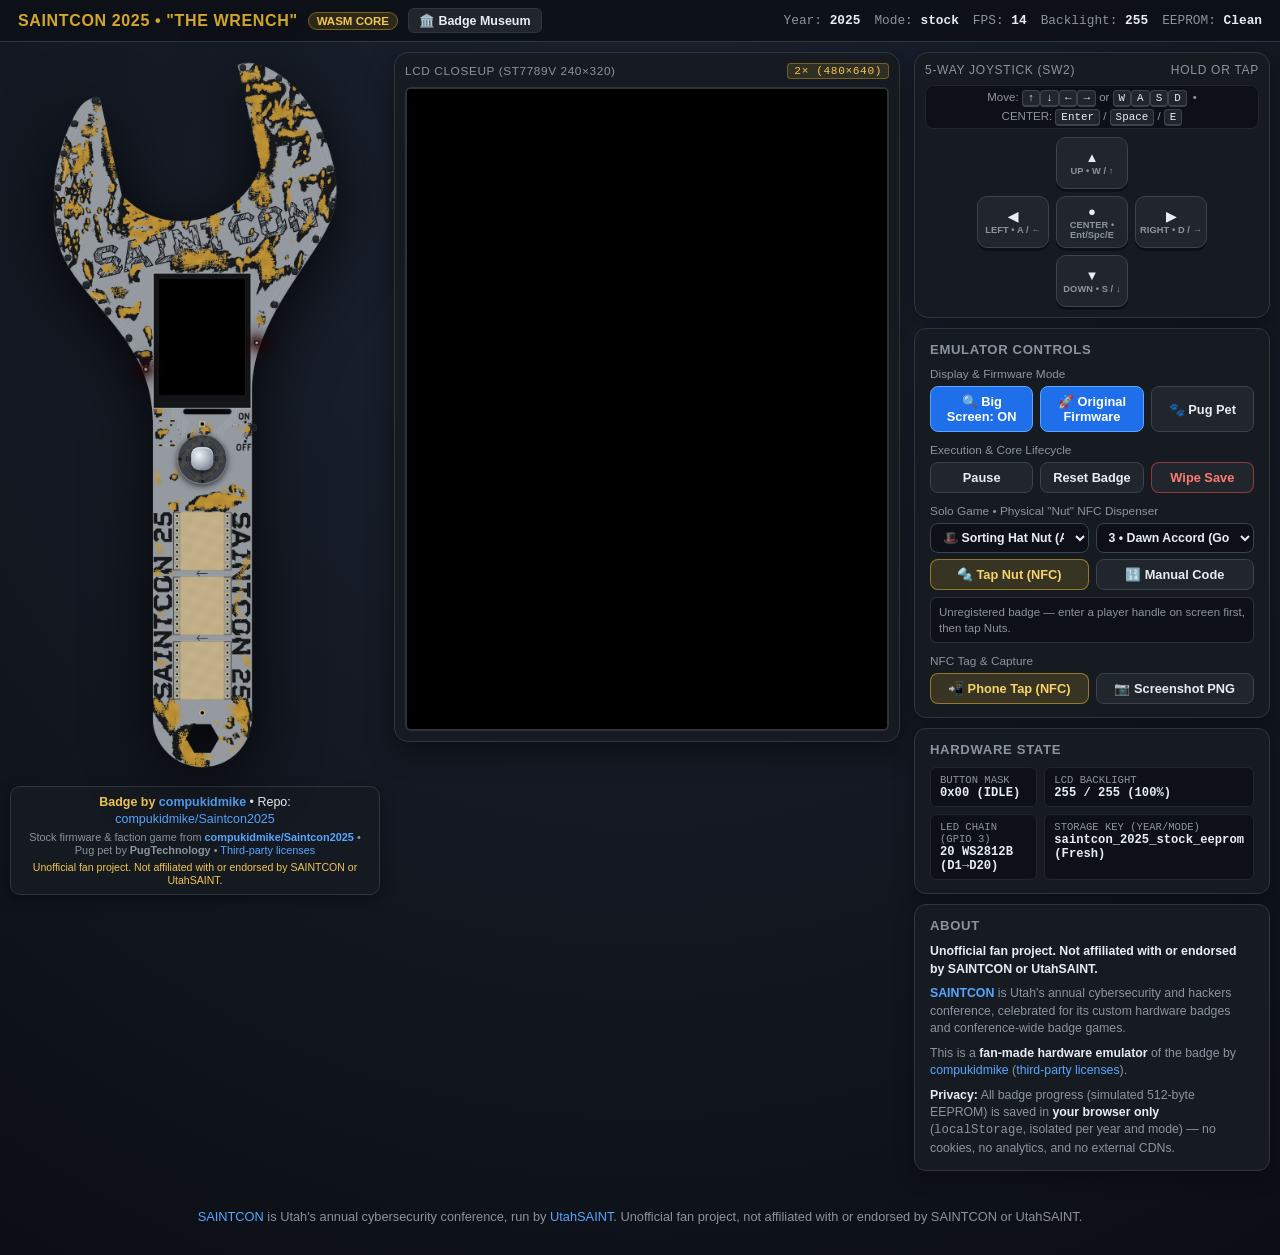
==== commit f92968e4: "Update from dc507f8" ====
--- a/emulator/web/index.html
+++ b/emulator/web/index.html
@@ -2380,7 +2380,7 @@
   </main>
   <footer class="site-footer">
     <a href="https://saintcon.org/" target="_blank" rel="noopener">SAINTCON</a> is Utah's annual cybersecurity conference, run by
-    <a href="https://saintcon.org/about" target="_blank" rel="noopener">UtahSAINT</a>.
+    <a href="https://www.utahsaint.org/" target="_blank" rel="noopener">UtahSAINT</a>.
     Unofficial fan project, not affiliated with or endorsed by SAINTCON or UtahSAINT.
   </footer>
 
@@ -4461,7 +4461,7 @@
           }
           const holdVal = sc22BootHoldSelect ? String(sc22BootHoldSelect.value || 'none') : 'none';
           core.sc22Reset(holdVal === 'DOWN' || holdVal === 'SELECT' ? holdVal : 'none');
-          if (holdVal === 'none') {
+          if (holdVal === 'none' && !sc22WipeResumePending) {
             setSc22Status('Reset badge. Click Visit a Kiosk to receive elimination clues.');
           }
           renderOutputs();
@@ -4593,9 +4593,14 @@
           }
           sc22WinStatusSynced = false;
           sc22WipeHold = true;
-          setSc22Status(wipe22Restarted
-            ? 'Wiped flash save and started a new mystery: this is the firmware\'s own LED test, which it runs on a fresh save and never ends by itself. Click Reset Badge to start the notepad.'
-            : 'Wiped flash save. The emulator has stopped, so nothing is running: reload the page to start the badge again.');
+          sc22WipeResumePending = wipe22Restarted && wasPaused;
+          if (!wipe22Restarted) {
+            setSc22Status('Wiped flash save. The emulator has stopped, so nothing is running: reload the page to start the badge again.');
+          } else if (wasPaused) {
+            setSc22Status('Wiped flash save and started a new mystery. The badge is paused: press Resume and the firmware runs its own LED test, which it runs on a fresh save and never ends by itself. Then click Reset Badge to start the notepad.');
+          } else {
+            setSc22Status('Wiped flash save and started a new mystery: this is the firmware\'s own LED test, which it runs on a fresh save and never ends by itself. Click Reset Badge to start the notepad.');
+          }
           renderOutputs();
           if (!wasPaused) {
             paused = false;
@@ -7151,6 +7156,8 @@
       let sc22WinStatusSynced = false;
       // Set by Wipe Save: the Worker still reports the old won game until the restarted badge reports in.
       let sc22WipeHold = false;
+      // Save wiped while paused: the firmware has not run yet, so its LED test starts only on Resume.
+      let sc22WipeResumePending = false;
       let activeSc22Worker = null;
       let sc22WorkerFailed = false;
       const sc22SerialLines = [];
@@ -7597,12 +7604,19 @@
           sc22BootloaderBanner.classList.toggle('visible', Boolean(st.inBootloader));
         }
 
-        const inSpecialBootState = Boolean(st.inSelfTest || st.inBootloader);
+        if (sc22WipeResumePending && !paused) {
+          sc22WipeResumePending = false;
+          setSc22Status('This is the firmware\'s own LED test, which it runs on a fresh save and never ends by itself. Click Reset Badge to start the notepad.');
+        }
+        const inSpecialBootState = Boolean(st.inSelfTest || st.inBootloader || sc22WipeResumePending);
         if (sc22BoardNotice) {
           sc22BoardNotice.classList.toggle('visible', currentYear === '2022' && inSpecialBootState);
         }
         if (sc22BoardNoticeText) {
-          if (st.inBootloader) {
+          if (sc22WipeResumePending) {
+            sc22BoardNoticeText.textContent =
+              'Save wiped while paused. Press Resume and the firmware runs its own LED test, which it runs on a fresh save and never ends by itself.';
+          } else if (st.inBootloader) {
             sc22BoardNoticeText.textContent =
               'The badge is waiting for a firmware file in the RP2040 USB bootloader (all 52 LEDs off). Click Reset Badge to start the notepad.';
           } else if (st.inSelfTest) {
@@ -7625,7 +7639,10 @@
         }
         if (sc22KioskDisabledNote) {
           sc22KioskDisabledNote.classList.toggle('visible', inSpecialBootState);
-          if (st.inBootloader) {
+          if (sc22WipeResumePending) {
+            sc22KioskDisabledNote.textContent =
+              'Kiosk buttons are disabled until the badge is resumed and Reset Badge starts the notepad.';
+          } else if (st.inBootloader) {
             sc22KioskDisabledNote.textContent =
               'Kiosk buttons are disabled in the USB bootloader — click Reset Badge to start the notepad.';
           } else if (st.inSelfTest) {
@@ -7635,7 +7652,9 @@
         }
 
         if (sc22ModePill) {
-          if (st.inBootloader) {
+          if (sc22WipeResumePending) {
+            sc22ModePill.textContent = 'Paused (LED test starts on Resume)';
+          } else if (st.inBootloader) {
             sc22ModePill.textContent = 'USB Bootloader (Click Reset Badge to start notepad)';
           } else if (st.inSelfTest) {
             sc22ModePill.textContent = 'LED Self-Test (Click Reset Badge to start notepad)';
@@ -7653,7 +7672,7 @@
           const blinking = !st.inBootloader && !st.inSelfTest && (st.displayMode >>> 0) === 0 && st.newClueBlinkCounter > 0;
           const cluesNow = sc22KioskState ? sc22KioskState.cluesSent : 0;
           let note = '';
-          if (st.inBootloader || st.inSelfTest || gameWon) {
+          if (st.inBootloader || st.inSelfTest || gameWon || sc22WipeResumePending) {
             note = '';
           } else if (blinking) {
             note = 'The new clue is blinking (about 15 seconds). Leave the badge buttons alone until it ends. If one is pressed, the firmware can leave some LEDs dark; that is its own behaviour, and Reset Badge redraws them from the save.';
@@ -7723,7 +7742,9 @@
         }
 
         if (sc22CursorReadout) {
-          if (st.inBootloader) {
+          if (sc22WipeResumePending) {
+            sc22CursorReadout.textContent = 'Paused';
+          } else if (st.inBootloader) {
             sc22CursorReadout.textContent = 'Waiting for firmware file (Bootloader)';
           } else if (st.inSelfTest) {
             sc22CursorReadout.textContent = 'LED Self-Test Loop';
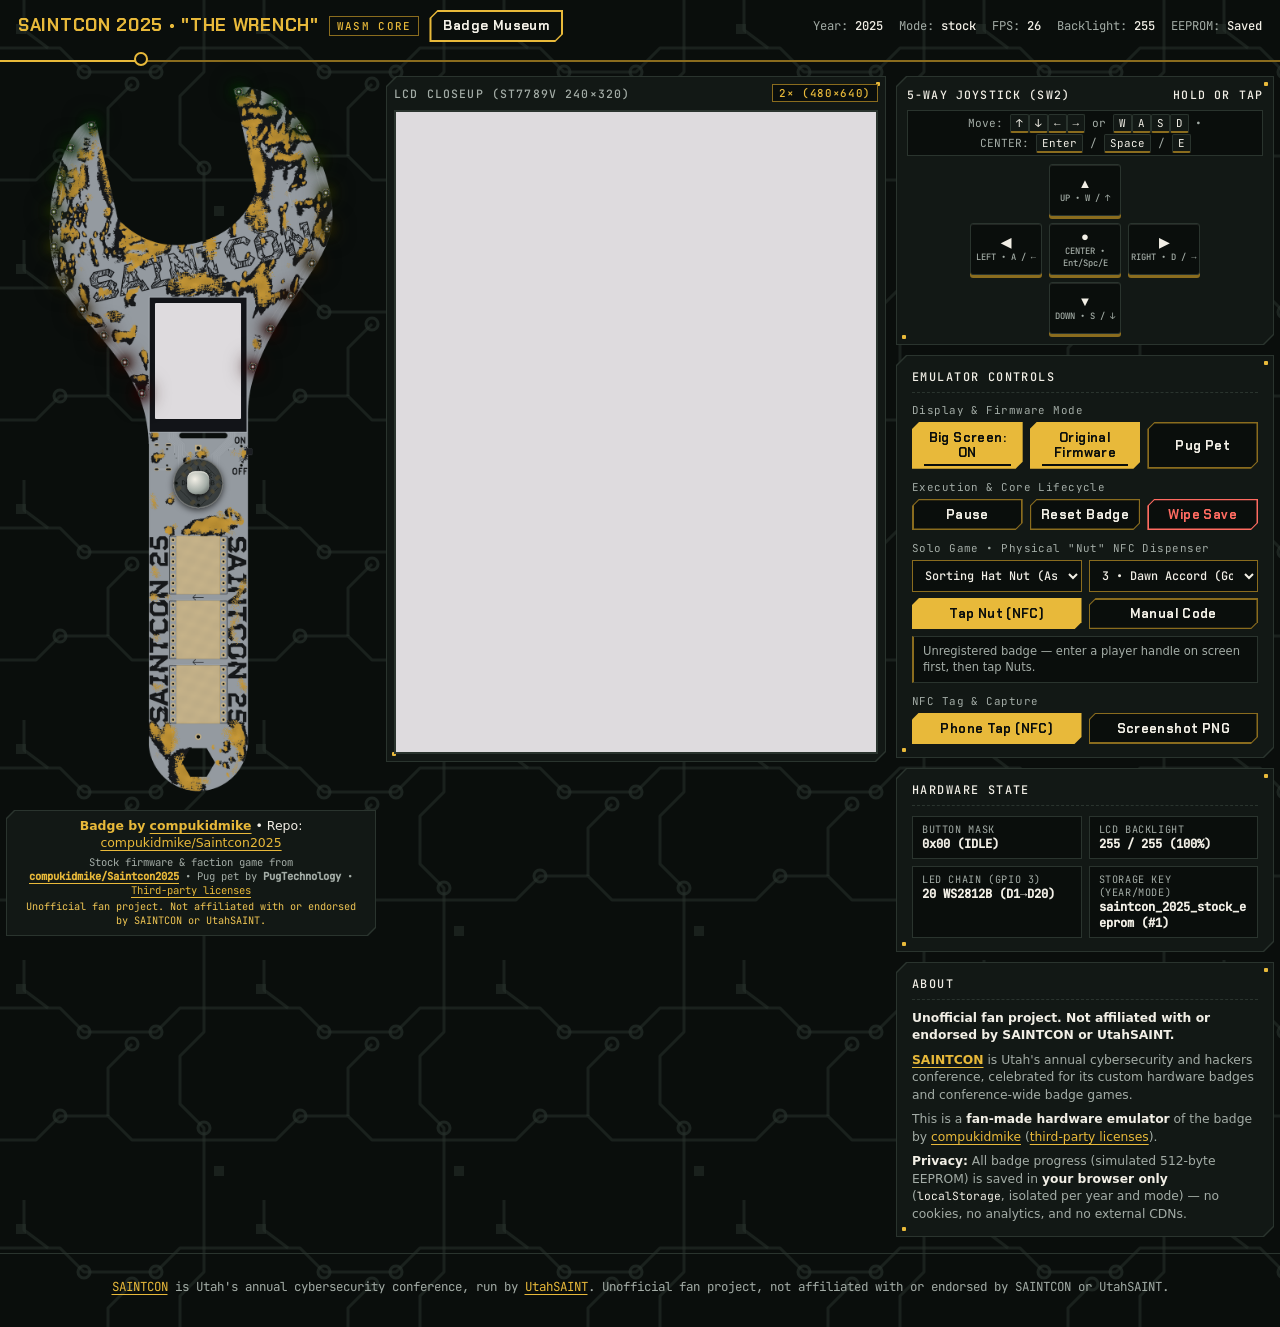
==== commit 0f22309b: "Update from 7e35a64" ====
--- a/emulator/web/index.html
+++ b/emulator/web/index.html
@@ -26,257 +26,320 @@
       }
     })();
   </script>
+  <link rel="stylesheet" href="museum-art/theme.css" />
+  <meta name="color-scheme" content="dark" />
   <style>
     :root {
-      --bg-dark: #0d1117;
-      --panel-bg: #161b22;
-      --panel-border: #30363d;
-      --text-main: #e6edf3;
-      --text-muted: #8b949e;
-      --accent-gold: #d4a72c;
-      --accent-cyan: #39d353;
-      --accent-blue: #58a6ff;
-      --danger: #f85149;
+      /* Old names kept as aliases of the shared theme tokens. */
+      --bg-dark: var(--mask);
+      --panel-bg: var(--mask-raised);
+      --panel-border: var(--line);
+      --text-main: var(--silk);
+      --text-muted: var(--muted);
+      --accent-gold: var(--gold);
+      --danger: var(--red);
+      --cut: 10px;
+    }
+
+    :focus-visible {
+      outline: 3px solid var(--silk);
+      outline-offset: 2px;
+      box-shadow: 0 0 0 7px var(--mask); /* dark edge so the ring shows on white boards */
     }
 
     * {
-      box-sizing: border-box;
-      user-select: none;
-      -webkit-user-select: none;
-    }
+          box-sizing: border-box;
+          user-select: none;
+          -webkit-user-select: none;
+        }
 
     body {
       margin: 0;
       padding: 0;
-      background: radial-gradient(circle at 50% 18%, #1c2331 0%, #0b0e14 100%);
-      color: var(--text-main);
-      font-family: -apple-system, BlinkMacSystemFont, "Segoe UI", Roboto, Helvetica, Arial, sans-serif;
+      color: var(--silk);
+      font-family: var(--sans);
       min-height: 100vh;
       display: flex;
       flex-direction: column;
       align-items: center;
-      overflow-x: hidden;
     }
 
     a {
-      color: var(--accent-blue);
-      text-decoration: none;
+      color: var(--gold);
+      text-decoration: underline;
+      text-underline-offset: 3px;
     }
 
     a:hover {
-      text-decoration: underline;
+      color: var(--silk);
+    }
+
+    code {
+      font-family: var(--mono);
+      font-size: 0.92em;
+      color: var(--silk);
     }
 
     header {
+      position: relative;
       width: 100%;
-      max-width: 1480px;
-      padding: 8px 18px;
+      max-width: 1900px;
+      padding: 10px 18px 20px;
       display: flex;
       align-items: center;
       justify-content: space-between;
-      border-bottom: 1px solid var(--panel-border);
-      background: rgba(13, 17, 23, 0.9);
-      backdrop-filter: blur(8px);
-      gap: 12px;
+      gap: 10px 12px;
       flex-wrap: wrap;
     }
 
+    /* Thin gold trace under the header, a nod to the bus on the main page. */
+    header::before {
+      content: "";
+      position: absolute;
+      left: 0;
+      right: 0;
+      bottom: 0;
+      height: 2px;
+      background: linear-gradient(90deg, var(--gold) 0 140px, var(--gold-dim) 140px);
+    }
+
+    header::after {
+      content: "";
+      position: absolute;
+      left: 134px;
+      bottom: -4px;
+      width: 10px;
+      height: 10px;
+      border: 2px solid var(--gold);
+      border-radius: 50%;
+      background: var(--mask);
+    }
+
     .brand {
-      display: flex;
-      align-items: center;
-      gap: 10px;
-      flex-wrap: wrap;
-    }
+          display: flex;
+          align-items: center;
+          gap: 10px;
+          flex-wrap: wrap;
+        }
 
     .brand h1 {
-      font-size: 1rem;
+      font: 700 1.1rem/1.1 var(--display);
       margin: 0;
       letter-spacing: 0.04em;
-      color: var(--accent-gold);
+      color: var(--gold);
       text-transform: uppercase;
     }
 
     .badge-pill {
-      font-size: 0.72rem;
-      padding: 2px 8px;
-      border-radius: 999px;
-      font-weight: 600;
-      background: rgba(212, 167, 44, 0.16);
-      border: 1px solid rgba(212, 167, 44, 0.45);
-      color: #f0c654;
+      font-family: var(--mono);
+      font-size: 0.68rem;
+      font-weight: 500;
+      letter-spacing: 0.12em;
+      text-transform: uppercase;
+      padding: 2px 7px;
+      border: 1px solid var(--gold-dim);
+      background: var(--mask);
+      color: var(--gold);
     }
 
     .museum-nav-link {
-      font-size: 0.78rem;
-      font-weight: 600;
-      padding: 4px 10px;
-      border-radius: 6px;
-      background: #21262d;
-      border: 1px solid var(--panel-border);
-      color: var(--text-main);
+      position: relative;
+      isolation: isolate;
+      display: inline-flex;
+      align-items: center;
+      min-height: 32px;
+      padding: 5px 14px;
+      font: 700 0.82rem/1.2 var(--display);
+      letter-spacing: 0.03em;
+      color: var(--silk);
       text-decoration: none;
-      transition: border-color 0.12s, background 0.12s;
+    }
+
+    .museum-nav-link::before,
+    .museum-nav-link::after {
+      content: "";
+      position: absolute;
+      z-index: -1;
+      pointer-events: none;
+    }
+
+    .museum-nav-link::before {
+      inset: 0;
+      background: var(--gold);
+      clip-path: polygon(8px 0, 100% 0, 100% calc(100% - 8px), calc(100% - 8px) 100%, 0 100%, 0 8px);
+    }
+
+    .museum-nav-link::after {
+      inset: 2px;
+      background: var(--mask);
+      clip-path: polygon(6px 0, 100% 0, 100% calc(100% - 6px), calc(100% - 6px) 100%, 0 100%, 0 6px);
     }
 
     .museum-nav-link:hover {
-      border-color: var(--accent-blue);
-      background: #292e36;
+      color: var(--gold);
       text-decoration: none;
+    }
+
+    .museum-nav-link:hover::after {
+      background: var(--mask-raised);
     }
 
     .status-strip {
       display: flex;
       align-items: center;
-      gap: 14px;
-      font-size: 0.8rem;
-      font-family: ui-monospace, SFMono-Regular, Menlo, Monaco, Consolas, monospace;
-      color: var(--text-muted);
+      gap: 4px 16px;
+      font-family: var(--mono);
+      font-size: 0.76rem;
+      color: var(--muted);
       flex-wrap: wrap;
     }
 
     .status-strip strong {
-      color: var(--text-main);
-    }
-
-    /* Main Workspace: Desktop fits badge height, Big Screen next to badge, Controls on right */
+      color: var(--silk);
+      font-weight: 500;
+    }
+
     main {
       width: 100%;
-      max-width: 1560px;
+      max-width: 1900px;
       flex: 1;
       display: flex;
       flex-direction: row;
+      flex-wrap: wrap;
       align-items: flex-start;
       justify-content: center;
-      gap: 14px;
-      padding: 10px 10px 16px;
+      gap: 10px;
+      padding: 14px 6px 16px;
     }
 
     /* Column 1: Physical Badge + Credits Strip Under Badge */
     .badge-column {
-      display: flex;
-      flex-direction: column;
-      align-items: center;
-      gap: 8px;
-      flex-shrink: 0;
-      transition: opacity 0.12s ease;
-    }
+          display: flex;
+          flex-direction: column;
+          align-items: center;
+          gap: 8px;
+          flex-shrink: 0;
+          transition: opacity 0.12s ease;
+        }
 
     .badge-column.badge-loading {
-      visibility: hidden;
-      opacity: 0;
-    }
+          visibility: hidden;
+          opacity: 0;
+        }
 
     .board-stage-wrap {
-      position: relative;
-      display: flex;
-      justify-content: center;
-      align-items: center;
-    }
-
-    /* Tall badge PCB: fit viewport height on desktop while leaving room for credits strip below */
+          position: relative;
+          display: flex;
+          justify-content: center;
+          align-items: center;
+        }
+
     .board-stage {
       position: relative;
       height: clamp(460px, calc(100vh - 174px), 980px);
       max-width: 88vw;
       aspect-ratio: 784 / 1792;
-      filter: drop-shadow(0 14px 32px rgba(0, 0, 0, 0.78));
       touch-action: none;
     }
 
     /* Landscape wrist badge PCB (e.g. 2024 844x570): size by width so 3-column desktop fits 1280px */
     .board-stage.landscape {
-      width: clamp(290px, 27vw, 440px);
-      height: auto;
-    }
+          width: clamp(290px, 27vw, 440px);
+          height: auto;
+        }
 
     /* Wide portrait PCB (e.g. 2018 858x1385 padlock): size by width so 3-column desktop fits 1280px */
     .board-stage.wide-portrait {
-      width: clamp(280px, 28vw, 430px);
-      height: auto;
-    }
+          width: clamp(280px, 28vw, 430px);
+          height: auto;
+        }
 
     /* Screenless LED-board PCB (2020 multi-board & 2017 minibadge): 2-column desktop layout */
     .board-stage.led-board {
-      width: clamp(290px, 42vw, 540px);
-      height: auto;
-    }
+          width: clamp(290px, 42vw, 540px);
+          height: auto;
+        }
+
     .board-stage.led-board.landscape {
-      width: clamp(300px, 50vw, 660px);
-      height: auto;
-    }
+          width: clamp(300px, 50vw, 660px);
+          height: auto;
+        }
+
     .led-bit-strip {
       display: grid;
       grid-template-columns: repeat(8, 1fr);
       gap: 4px;
       margin: 6px 0;
     }
+
     .led-bit-cell {
-      background: #0d1117;
-      border: 1px solid #292e36;
-      border-radius: 6px;
+      background: var(--mask);
+      border: 1px solid var(--line);
       padding: 4px 2px;
       text-align: center;
-      font-family: ui-monospace, SFMono-Regular, Menlo, Monaco, Consolas, monospace;
+      font-family: var(--mono);
       font-size: 0.72rem;
       line-height: 1.25;
-      color: var(--text-muted);
-    }
+      color: var(--muted);
+    }
+
     .led-bit-cell.on,
     .led-bit-cell.bit-on {
-      border-color: rgba(255, 232, 168, 0.85);
-      background: rgba(255, 232, 168, 0.18);
-      color: #fff4d2;
+      border-color: var(--gold);
+      background: color-mix(in srgb, var(--gold) 20%, var(--mask));
+      color: var(--silk);
       font-weight: 700;
     }
+
     .led-bit-cell .bit-lbl {
-      display: block;
-      font-size: 0.58rem;
-      color: var(--text-muted);
-      font-weight: 400;
-    }
+          display: block;
+          font-size: 0.58rem;
+          color: var(--text-muted);
+          font-weight: 400;
+        }
 
     .board-stage img#board-img {
-      width: 100%;
-      height: 100%;
-      display: block;
-      pointer-events: none;
-    }
+          width: 100%;
+          height: 100%;
+          display: block;
+          pointer-events: none;
+        }
 
     /* Live LCD Screen Canvas on the PCB */
     .screen-holder {
-      position: absolute;
-      overflow: hidden;
-      background: #05070a;
-      box-shadow: inset 0 0 4px rgba(0, 0, 0, 0.9);
-      border-radius: 1px;
-    }
+          position: absolute;
+          overflow: hidden;
+          background: #05070a;
+          box-shadow: inset 0 0 4px rgba(0, 0, 0, 0.9);
+          border-radius: 1px;
+        }
 
     .screen-holder.round {
-      border-radius: 50%;
-    }
+          border-radius: 50%;
+        }
 
     canvas#screen-canvas {
-      width: 100%;
-      height: 100%;
-      display: block;
-      image-rendering: -moz-crisp-edges;
-      image-rendering: crisp-edges;
-      image-rendering: pixelated;
-      transform-origin: top left;
-    }
+          width: 100%;
+          height: 100%;
+          display: block;
+          image-rendering: -moz-crisp-edges;
+          image-rendering: crisp-edges;
+          image-rendering: pixelated;
+          transform-origin: top left;
+        }
 
     canvas#screen-canvas.touch-enabled,
-    canvas#big-screen-canvas.touch-enabled {
-      cursor: pointer;
-      touch-action: none;
-    }
+        canvas#big-screen-canvas.touch-enabled {
+          cursor: pointer;
+          touch-action: none;
+        }
 
     /* 20 WS2812B-2020 LEDs */
     .led-layer {
-      position: absolute;
-      inset: 0;
-      pointer-events: none;
-    }
+          position: absolute;
+          inset: 0;
+          pointer-events: none;
+        }
 
     .led-dot {
       position: absolute;
@@ -284,42 +347,41 @@
       aspect-ratio: 1 / 1;
       transform: translate(-50%, -50%);
       border-radius: 50%;
-      background: #1f242b;
-      border: 1px solid rgba(40, 46, 54, 0.85);
+      background: #1c221e;
+      border: 1px solid #2a312c;
       transition: box-shadow 0.03s linear;
     }
 
     .led-dot.off {
-      background: radial-gradient(circle, #2a3038 0%, #15191e 75%, #0d1014 100%);
-      box-shadow: inset 0 1px 2px rgba(255, 255, 255, 0.12);
+      background: radial-gradient(circle, #2c332e 0%, #171b18 75%, #0d100e 100%);
+      box-shadow: inset 0 1px 2px rgba(242, 239, 230, 0.12);
     }
 
     /* On-board SW2 5-way joystick overlay */
     .sw2-overlay {
-      position: absolute;
-      transform: translate(-50%, -50%);
-      border-radius: 50%;
-      cursor: pointer;
-      touch-action: none;
-      display: flex;
-      align-items: center;
-      justify-content: center;
-    }
+          position: absolute;
+          transform: translate(-50%, -50%);
+          border-radius: 50%;
+          cursor: pointer;
+          touch-action: none;
+          display: flex;
+          align-items: center;
+          justify-content: center;
+        }
 
     .sw2-Overlay-ring {
       position: absolute;
       inset: 0;
       border-radius: 50%;
-      border: 1.5px solid rgba(255, 255, 255, 0.28);
-      background: radial-gradient(circle, rgba(30, 36, 46, 0.55) 0%, rgba(12, 16, 22, 0.75) 100%);
+      border: 1.5px solid rgba(242, 239, 230, 0.3);
+      background: radial-gradient(circle, rgba(18, 24, 21, 0.55) 0%, rgba(10, 14, 12, 0.75) 100%);
       box-shadow: 0 2px 6px rgba(0, 0, 0, 0.65);
-      transition: border-color 0.12s, background 0.12s;
     }
 
     .sw2-overlay:hover .sw2-Overlay-ring,
     .sw2-overlay.active .sw2-Overlay-ring {
-      border-color: rgba(88, 166, 255, 0.85);
-      background: radial-gradient(circle, rgba(45, 65, 95, 0.7) 0%, rgba(16, 24, 36, 0.85) 100%);
+      border-color: var(--gold);
+      background: radial-gradient(circle, rgba(138, 108, 30, 0.55) 0%, rgba(10, 14, 12, 0.85) 100%);
     }
 
     .sw2-cap {
@@ -327,32 +389,33 @@
       width: 46%;
       height: 46%;
       border-radius: 35%;
-      background: radial-gradient(circle at 35% 35%, #f0f4f8 0%, #9aa4b0 60%, #525a65 100%);
-      box-shadow: 0 2px 5px rgba(0, 0, 0, 0.8), inset 0 1px 1px rgba(255, 255, 255, 0.8);
+      background: radial-gradient(circle at 35% 35%, #f2efe6 0%, #a3aca6 60%, #4a524d 100%);
+      box-shadow: 0 2px 5px rgba(0, 0, 0, 0.8), inset 0 1px 1px rgba(242, 239, 230, 0.8);
       transition: transform 0.05s ease-out, background 0.08s;
       pointer-events: none;
     }
 
     .sw2-overlay.center-pressed .sw2-cap {
-      background: radial-gradient(circle at 35% 35%, #ffd875 0%, #d4a72c 70%, #8a6812 100%);
+      background: radial-gradient(circle at 35% 35%, #f6d87a 0%, #e8b93a 70%, #8a6c1e 100%);
     }
 
     /* On-board physical push-button overlays (e.g. 2026 SW2=A, SW3=B) */
     .board-buttons-layer {
-      position: absolute;
-      inset: 0;
-      pointer-events: none;
-    }
+          position: absolute;
+          inset: 0;
+          pointer-events: none;
+        }
 
     .board-push-btn {
       position: absolute;
       transform: translate(-50%, -50%);
       border-radius: 50%;
-      border: 1.5px solid rgba(255, 255, 255, 0.32);
-      background: radial-gradient(circle, rgba(24, 30, 40, 0.35) 0%, rgba(12, 16, 22, 0.55) 100%);
-      color: rgba(255, 255, 255, 0.9);
+      border: 1.5px solid rgba(242, 239, 230, 0.32);
+      background: radial-gradient(circle, rgba(18, 24, 21, 0.35) 0%, rgba(10, 14, 12, 0.55) 100%);
+      color: rgba(242, 239, 230, 0.92);
+      font-family: var(--mono);
       font-size: 0.72rem;
-      font-weight: 800;
+      font-weight: 700;
       display: flex;
       align-items: center;
       justify-content: center;
@@ -364,78 +427,133 @@
     }
 
     .board-push-btn:hover {
-      border-color: rgba(88, 166, 255, 0.9);
-      background: radial-gradient(circle, rgba(45, 70, 105, 0.55) 0%, rgba(16, 24, 36, 0.75) 100%);
+      border-color: var(--gold);
+      background: radial-gradient(circle, rgba(138, 108, 30, 0.5) 0%, rgba(10, 14, 12, 0.75) 100%);
     }
 
     .board-push-btn.pressed {
       transform: translate(-50%, -50%) scale(0.92);
-      border-color: #ffd33d;
-      background: radial-gradient(circle, rgba(212, 167, 44, 0.78) 0%, rgba(138, 104, 18, 0.85) 100%);
-      color: #ffffff;
-    }
-
-    /* Credits Strip Directly Under the Badge (Owner Rule) */
+      border-color: var(--gold);
+      background: radial-gradient(circle, rgba(232, 185, 58, 0.8) 0%, rgba(138, 108, 30, 0.88) 100%);
+      color: var(--mask);
+    }
+
+    /* Panels: raised mask with a thin line border and chamfered corners (same technique as .mat on the main page). */
+
+    .panel-card,
+    .touch-dpad-card,
+    .big-screen-card,
     .badge-credits-strip {
-      background: rgba(22, 27, 34, 0.92);
-      border: 1px solid var(--panel-border);
-      border-radius: 10px;
-      padding: 7px 12px;
+      position: relative;
+      isolation: isolate;
+      background: none;
+      border: 0;
+    }
+
+    .panel-card::before,
+    .panel-card::after,
+    .touch-dpad-card::before,
+    .touch-dpad-card::after,
+    .big-screen-card::before,
+    .big-screen-card::after,
+    .badge-credits-strip::before,
+    .badge-credits-strip::after,
+    .sc18-modal-dialog::before,
+    .sc18-modal-dialog::after,
+    .phone-notification::before,
+    .phone-notification::after {
+      content: "";
+      position: absolute;
+      z-index: -1;
+      pointer-events: none;
+      clip-path: polygon(var(--cut) 0, 100% 0, 100% calc(100% - var(--cut)), calc(100% - var(--cut)) 100%, 0 100%, 0 var(--cut));
+    }
+
+    .panel-card::before,
+    .touch-dpad-card::before,
+    .big-screen-card::before,
+    .badge-credits-strip::before,
+    .sc18-modal-dialog::before,
+    .phone-notification::before {
+      inset: 0;
+      background: var(--line);
+    }
+
+    .panel-card::after,
+    .touch-dpad-card::after,
+    .big-screen-card::after,
+    .badge-credits-strip::after,
+    .sc18-modal-dialog::after,
+    .phone-notification::after {
+      inset: 1px;
+      background: var(--mask-raised);
+    }
+
+    /* Small gold fiducial dots on the two square corners. */
+    .panel-card::after,
+    .touch-dpad-card::after,
+    .big-screen-card::after {
+      background:
+        radial-gradient(circle at calc(100% - 7px) 7px, var(--gold) 0 2px, transparent 2.5px),
+        radial-gradient(circle at 7px calc(100% - 7px), var(--gold) 0 2px, transparent 2.5px),
+        var(--mask-raised);
+    }
+
+    .badge-credits-strip {
+      --cut: 8px;
+      padding: 8px 14px;
       text-align: center;
       max-width: 370px;
       width: 100%;
-      box-shadow: 0 4px 14px rgba(0, 0, 0, 0.35);
       user-select: text;
       -webkit-user-select: text;
     }
 
     .badge-credits-strip .credits-primary {
       font-size: 0.78rem;
-      color: var(--text-main);
+      color: var(--silk);
       line-height: 1.35;
     }
 
     .badge-credits-strip .credits-primary strong {
-      color: #f0c654;
+      color: var(--gold);
     }
 
     .badge-credits-strip .credits-secondary {
       margin-top: 3px;
-      font-size: 0.68rem;
-      color: var(--text-muted);
-      line-height: 1.25;
+      font-family: var(--mono);
+      font-size: 0.66rem;
+      color: var(--muted);
+      line-height: 1.35;
     }
 
     .badge-credits-strip .credits-disclaimer {
       margin-top: 3px;
-      font-size: 0.66rem;
-      color: #f0c654;
-      line-height: 1.25;
+      font-family: var(--mono);
+      font-size: 0.64rem;
+      color: var(--amber);
+      line-height: 1.35;
     }
 
     /* Column 2: Big Screen Panel (Integer-scaled crisp 240x320 LCD copy next to badge) */
     .big-screen-column {
+          display: flex;
+          flex-direction: column;
+          align-items: center;
+          gap: 8px;
+          flex-shrink: 0;
+        }
+
+    .big-screen-column.hidden {
+          display: none !important;
+        }
+
+    .big-screen-card {
+      padding: 8px;
       display: flex;
       flex-direction: column;
       align-items: center;
       gap: 8px;
-      flex-shrink: 0;
-    }
-
-    .big-screen-column.hidden {
-      display: none !important;
-    }
-
-    .big-screen-card {
-      background: var(--panel-bg);
-      border: 1px solid var(--panel-border);
-      border-radius: 14px;
-      padding: 10px;
-      display: flex;
-      flex-direction: column;
-      align-items: center;
-      gap: 8px;
-      box-shadow: 0 10px 28px rgba(0, 0, 0, 0.45);
     }
 
     .big-screen-header {
@@ -443,76 +561,73 @@
       display: flex;
       align-items: center;
       justify-content: space-between;
-      font-size: 0.74rem;
+      font-family: var(--mono);
+      font-weight: 500;
+      font-size: 0.72rem;
       text-transform: uppercase;
-      letter-spacing: 0.05em;
-      color: var(--text-muted);
+      letter-spacing: 0.1em;
+      color: var(--muted);
       gap: 8px;
     }
 
     .big-screen-scale-tag {
-      font-family: ui-monospace, SFMono-Regular, Menlo, Monaco, Consolas, monospace;
-      font-size: 0.7rem;
-      color: #f0c654;
-      background: rgba(212, 167, 44, 0.14);
-      border: 1px solid rgba(212, 167, 44, 0.4);
+      font-family: var(--mono);
+      font-size: 0.68rem;
+      letter-spacing: 0.06em;
+      color: var(--gold);
+      background: var(--mask);
+      border: 1px solid var(--gold-dim);
       padding: 1px 6px;
-      border-radius: 4px;
     }
 
     .big-screen-bezel {
       background: #05070a;
-      border: 2px solid #2d333b;
-      border-radius: 6px;
+      border: 2px solid var(--line);
       overflow: hidden;
-      box-shadow: inset 0 0 8px rgba(0, 0, 0, 0.95);
       display: flex;
       align-items: center;
       justify-content: center;
     }
 
     .big-screen-bezel.round {
-      border-radius: 50%;
-    }
+          border-radius: 50%;
+        }
 
     canvas#big-screen-canvas {
-      display: block;
-      width: 480px;
-      height: 640px;
-      image-rendering: -moz-crisp-edges;
-      image-rendering: crisp-edges;
-      image-rendering: pixelated;
-    }
+          display: block;
+          width: 480px;
+          height: 640px;
+          image-rendering: -moz-crisp-edges;
+          image-rendering: crisp-edges;
+          image-rendering: pixelated;
+        }
 
     /* Column 3: Joystick Pad + Controls + Telemetry + About */
     .controls-column {
-      flex: 1;
-      min-width: 286px;
-      max-width: 420px;
-      display: flex;
-      flex-direction: column;
-      gap: 10px;
-    }
-
-    /* Touch-Friendly 5-Way Joystick Pad + Key Hints */
+          flex: 1;
+          min-width: 282px;
+          max-width: 420px;
+          display: flex;
+          flex-direction: column;
+          gap: 10px;
+        }
+
     .touch-dpad-card {
-      background: var(--panel-bg);
-      border: 1px solid var(--panel-border);
-      border-radius: 14px;
-      padding: 10px 10px;
+      padding: 11px;
       display: flex;
       flex-direction: column;
       align-items: center;
       gap: 8px;
       width: 100%;
-      box-shadow: 0 8px 24px rgba(0, 0, 0, 0.35);
     }
 
     .touch-dpad-title {
-      font-size: 0.75rem;
+      font-family: var(--mono);
+      font-weight: 500;
+      font-size: 0.72rem;
       text-transform: uppercase;
-      letter-spacing: 0.06em;
-      color: var(--text-muted);
+      letter-spacing: 0.1em;
+      color: var(--silk);
       display: flex;
       justify-content: space-between;
       align-items: center;
@@ -527,80 +642,81 @@
       flex-wrap: wrap;
       justify-content: center;
       gap: 6px;
-      font-size: 0.72rem;
-      color: var(--text-muted);
-      background: #0d1117;
-      border: 1px solid #21262d;
-      border-radius: 8px;
+      font-family: var(--mono);
+      font-size: 0.7rem;
+      color: var(--muted);
+      background: var(--mask);
+      border: 1px solid var(--line);
       padding: 5px 8px;
     }
 
-    .key-hints-bar kbd {
-      background: #21262d;
-      border: 1px solid #3b434d;
-      border-bottom-width: 2px;
-      border-radius: 4px;
+    .key-hints-bar kbd,
+    .sc21-section kbd,
+    .towers-hint kbd {
+      background: var(--mask-raised);
+      border: 1px solid var(--line);
+      border-bottom: 2px solid var(--gold-dim);
+      border-radius: 2px;
       padding: 1px 5px;
-      font-family: ui-monospace, SFMono-Regular, Menlo, Monaco, Consolas, monospace;
+      font-family: var(--mono);
       font-size: 0.68rem;
-      color: var(--text-main);
+      color: var(--silk);
     }
 
     .pad-layout {
-      display: flex;
-      align-items: center;
-      justify-content: center;
-      gap: 10px;
-      width: 100%;
-      flex-wrap: nowrap;
-    }
+          display: flex;
+          align-items: center;
+          justify-content: center;
+          gap: 10px;
+          width: 100%;
+          flex-wrap: nowrap;
+        }
 
     .dpad-grid {
-      display: grid;
-      grid-template-columns: repeat(3, 72px);
-      grid-template-rows: repeat(3, 52px);
-      gap: 7px;
-      touch-action: none;
-    }
+          display: grid;
+          grid-template-columns: repeat(3, 72px);
+          grid-template-rows: repeat(3, 52px);
+          gap: 7px;
+          touch-action: none;
+        }
 
     .pad-layout:has(.action-pad-col.visible) .dpad-grid {
-      grid-template-columns: repeat(3, 58px);
-      grid-template-rows: repeat(3, 48px);
-      gap: 6px;
-    }
+          grid-template-columns: repeat(3, 58px);
+          grid-template-rows: repeat(3, 48px);
+          gap: 6px;
+        }
 
     .action-pad-col {
-      display: none;
-      flex-direction: column;
-      gap: 10px;
-      touch-action: none;
-    }
+          display: none;
+          flex-direction: column;
+          gap: 10px;
+          touch-action: none;
+        }
 
     .action-pad-col.visible {
-      display: flex;
-    }
+          display: flex;
+        }
 
     .action-pad-btn {
       width: 64px;
       height: 73px;
-      border-radius: 14px;
-      background: #21262d;
-      border: 1px solid #3b434d;
     }
 
     .action-pad-btn.btn-a {
-      border-color: rgba(63, 185, 80, 0.55);
+      border-color: var(--ok);
     }
 
     .action-pad-btn.btn-b {
-      border-color: rgba(212, 167, 44, 0.55);
-    }
+      border-color: var(--gold);
+    }
+
+    /* Joystick and A/B keys read as tactile switches: dark cap, hard edge below, drops and fills gold when pressed. */
 
     .dpad-btn {
-      background: #21262d;
-      border: 1px solid #3b434d;
-      border-radius: 10px;
-      color: var(--text-main);
+      background: var(--mask);
+      border: 1px solid var(--line);
+      border-radius: 3px;
+      color: var(--silk);
       font-size: 0.82rem;
       font-weight: 700;
       display: flex;
@@ -609,105 +725,163 @@
       justify-content: center;
       cursor: pointer;
       touch-action: none;
-      box-shadow: 0 3px 0 #0d1117;
-      transition: transform 0.05s, background 0.08s, border-color 0.08s;
+      box-shadow: 0 3px 0 var(--gold-dim), inset 0 1px 0 rgba(242, 239, 230, 0.1);
+      transition: transform 0.05s;
       padding: 2px;
     }
 
     .dpad-btn span.sub {
-      font-size: 0.58rem;
-      font-weight: 600;
-      color: var(--text-muted);
+      font-family: var(--mono);
+      font-size: 0.55rem;
+      font-weight: 500;
+      color: var(--muted);
       margin-top: 1px;
-      letter-spacing: 0.01em;
+      letter-spacing: 0;
     }
 
     .dpad-btn:active,
     .dpad-btn.pressed {
       transform: translateY(2px);
-      box-shadow: 0 1px 0 #0d1117;
-      background: #1f6feb;
-      border-color: #79c0ff;
-      color: #ffffff;
+      box-shadow: 0 1px 0 var(--gold-dim);
+      background: var(--gold);
+      border-color: var(--gold);
+      color: var(--mask);
     }
 
     .dpad-btn:active span.sub,
     .dpad-btn.pressed span.sub {
-      color: #dbeafe;
+      color: var(--mask);
     }
 
     .dpad-btn.center-btn.pressed {
-      background: #b8860b;
-      border-color: #ffd33d;
+      background: var(--gold);
+      border-color: var(--silk);
     }
 
     .panel-card {
-      background: var(--panel-bg);
-      border: 1px solid var(--panel-border);
-      border-radius: 12px;
-      padding: 13px 15px;
-      box-shadow: 0 6px 20px rgba(0, 0, 0, 0.3);
+      padding: 14px 16px;
     }
 
     .panel-card h2 {
       margin: 0 0 10px 0;
-      font-size: 0.82rem;
+      padding-bottom: 7px;
+      border-bottom: 1px dashed var(--line);
+      font-family: var(--mono);
+      font-weight: 500;
+      font-size: 0.74rem;
       text-transform: uppercase;
-      letter-spacing: 0.05em;
-      color: var(--text-muted);
+      letter-spacing: 0.12em;
+      line-height: 1.35;
+      color: var(--silk);
       display: flex;
       align-items: center;
       justify-content: space-between;
+      gap: 8px;
     }
 
     .control-group {
-      margin-bottom: 11px;
-    }
+          margin-bottom: 11px;
+        }
 
     .control-group:last-child {
-      margin-bottom: 0;
-    }
+          margin-bottom: 0;
+        }
 
     .control-label {
-      font-size: 0.74rem;
-      color: var(--text-muted);
+      font-family: var(--mono);
+      font-size: 0.68rem;
+      letter-spacing: 0.04em;
+      color: var(--muted);
       margin-bottom: 5px;
       display: block;
     }
 
+    /* Buttons: outlined chamfered pads. Primary (.gold) and selected (.active) are solid gold with dark text. */
+
     .btn-row {
-      display: flex;
-      gap: 7px;
-      flex-wrap: wrap;
-    }
+          display: flex;
+          gap: 7px;
+          flex-wrap: wrap;
+        }
 
     button.ctrl-btn {
+      position: relative;
+      isolation: isolate;
       flex: 1;
       min-width: 56px;
-      padding: 7px 10px;
-      border-radius: 8px;
-      border: 1px solid #3b434d;
-      background: #21262d;
-      color: var(--text-main);
-      font-size: 0.8rem;
-      font-weight: 600;
+      padding: 8px 10px;
+      border: 0;
+      background: none;
+      color: var(--silk);
+      font: 700 0.8rem/1.2 var(--display);
+      letter-spacing: 0.03em;
       cursor: pointer;
-      transition: background 0.12s, border-color 0.12s, transform 0.05s;
+    }
+
+    button.ctrl-btn::before,
+    button.ctrl-btn::after {
+      content: "";
+      position: absolute;
+      z-index: -1;
+      pointer-events: none;
+    }
+
+    button.ctrl-btn::before {
+      inset: 0;
+      background: var(--gold-dim);
+      clip-path: polygon(7px 0, 100% 0, 100% calc(100% - 7px), calc(100% - 7px) 100%, 0 100%, 0 7px);
+    }
+
+    button.ctrl-btn::after {
+      inset: 1.5px;
+      background: var(--mask);
+      clip-path: polygon(5.5px 0, 100% 0, 100% calc(100% - 5.5px), calc(100% - 5.5px) 100%, 0 100%, 0 5.5px);
     }
 
     button.ctrl-btn:hover:not(:disabled) {
-      background: #292e36;
-      border-color: #58a6ff;
+      color: var(--gold);
+    }
+
+    button.ctrl-btn:hover:not(:disabled)::before {
+      background: var(--gold);
     }
 
     button.ctrl-btn:active:not(:disabled) {
       transform: translateY(1px);
     }
 
-    button.ctrl-btn.active {
-      background: #1f6feb;
-      border-color: #58a6ff;
-      color: #ffffff;
+    button.ctrl-btn.active,
+    button.ctrl-btn.gold {
+      color: var(--mask);
+    }
+
+    button.ctrl-btn.active::before,
+    button.ctrl-btn.gold::before {
+      background: var(--gold);
+    }
+
+    button.ctrl-btn.active:hover:not(:disabled),
+    button.ctrl-btn.gold:hover:not(:disabled) {
+      color: var(--mask);
+    }
+
+    button.ctrl-btn.active:hover:not(:disabled)::before,
+    button.ctrl-btn.gold:hover:not(:disabled)::before {
+      filter: brightness(1.15);
+    }
+
+    button.ctrl-btn.active::after,
+    button.ctrl-btn.gold::after {
+      display: none;
+    }
+
+    /* Selected state keeps a dark underline so it still reads apart from a plain primary action. */
+    button.ctrl-btn.active::after {
+      display: block;
+      inset: auto 12px 3px 12px;
+      height: 2px;
+      background: var(--mask);
+      clip-path: none;
     }
 
     button.ctrl-btn:disabled {
@@ -715,78 +889,82 @@
       cursor: not-allowed;
     }
 
+    /* The 2026 page has no pug mode yet. Script still creates this button, so it is only hidden. */
+    button.ctrl-btn[title="Pug (Soon) coming soon"] {
+      display: none;
+    }
+
     button.ctrl-btn.warn {
-      border-color: rgba(248, 81, 73, 0.5);
-      color: #ff7b72;
-    }
-
-    button.ctrl-btn.warn:hover {
-      background: rgba(248, 81, 73, 0.18);
-      border-color: var(--danger);
-    }
-
-    button.ctrl-btn.gold {
-      background: rgba(212, 167, 44, 0.18);
-      border-color: rgba(212, 167, 44, 0.6);
-      color: #f8d26a;
-    }
-
-    button.ctrl-btn.gold:hover {
-      background: rgba(212, 167, 44, 0.28);
-      border-color: #f8d26a;
+      color: var(--red);
+    }
+
+    button.ctrl-btn.warn::before {
+      background: var(--red);
+    }
+
+    button.ctrl-btn.warn:hover:not(:disabled) {
+      color: var(--silk);
+    }
+
+    button.ctrl-btn.warn:hover:not(:disabled)::before {
+      background: var(--red);
+    }
+
+    button.ctrl-btn.warn:hover:not(:disabled)::after {
+      background: var(--red-dim);
     }
 
     select.nut-select {
       flex: 1;
       min-width: 110px;
       padding: 6px 8px;
-      border-radius: 8px;
-      border: 1px solid #3b434d;
-      background: #0d1117;
-      color: var(--text-main);
-      font-size: 0.77rem;
-      font-weight: 600;
+      border-radius: 0;
+      border: 1px solid var(--gold-dim);
+      background: var(--mask);
+      color: var(--silk);
+      font-family: var(--mono);
+      font-size: 0.74rem;
+      font-weight: 500;
     }
 
     select.nut-select:focus {
-      outline: none;
-      border-color: #58a6ff;
+      border-color: var(--gold);
     }
 
     .nut-status-box {
       margin-top: 7px;
-      padding: 6px 8px;
-      border-radius: 7px;
-      background: #0d1117;
-      border: 1px solid #2a313a;
+      padding: 6px 9px;
+      background: var(--mask);
+      border: 1px solid var(--line);
+      border-left: 2px solid var(--gold-dim);
       font-size: 0.72rem;
-      color: var(--text-muted);
+      color: var(--muted);
       line-height: 1.4;
     }
 
     .nut-status-box strong {
-      color: #f8d26a;
-      font-family: ui-monospace, SFMono-Regular, Menlo, Monaco, Consolas, monospace;
+      color: var(--gold);
+      font-family: var(--mono);
     }
 
     /* 2024 Virtual IR Towers Panel */
     .towers-hint {
-      font-size: 0.73rem;
-      color: var(--text-muted);
-      line-height: 1.38;
-      margin: 0 0 7px 0;
-    }
+          font-size: 0.73rem;
+          color: var(--text-muted);
+          line-height: 1.38;
+          margin: 0 0 7px 0;
+        }
 
     .towers-hint strong {
-      color: #f0c654;
+      color: var(--gold);
     }
 
     .towers-grid {
-      display: grid;
-      grid-template-columns: repeat(2, minmax(0, 1fr));
-      gap: 5px;
-      margin-bottom: 7px;
-    }
+          display: grid;
+          grid-template-columns: repeat(2, minmax(0, 1fr));
+          gap: 5px;
+          margin-bottom: 7px;
+        }
 
     button.tower-station-btn {
       display: flex;
@@ -794,62 +972,59 @@
       align-items: flex-start;
       gap: 2px;
       padding: 5px 7px;
-      border-radius: 8px;
-      border: 1px solid #30363d;
-      background: #0d1117;
-      color: var(--text-main);
+      border: 1px solid var(--line);
+      background: var(--mask);
+      color: var(--silk);
       cursor: pointer;
       text-align: left;
-      transition: border-color 0.1s, background 0.1s;
     }
 
     button.tower-station-btn:hover {
-      border-color: #f0883e;
-      background: rgba(240, 136, 62, 0.12);
+      border-color: var(--copper);
+      background: color-mix(in srgb, var(--copper) 14%, var(--mask));
     }
 
     button.tower-station-btn.active-beacon {
-      border-color: #f0883e;
-      background: rgba(240, 136, 62, 0.18);
-      box-shadow: 0 0 0 1px rgba(240, 136, 62, 0.35) inset;
+      border-color: var(--copper);
+      background: color-mix(in srgb, var(--copper) 22%, var(--mask));
+      box-shadow: 0 0 0 1px var(--copper) inset;
     }
 
     button.tower-station-btn.defeated {
-      border-color: rgba(63, 185, 80, 0.55);
-      background: rgba(46, 160, 67, 0.11);
+      border-color: var(--ok);
+      background: color-mix(in srgb, var(--ok) 11%, var(--mask));
     }
 
     .tower-btn-top {
-      width: 100%;
-      display: flex;
-      align-items: center;
-      justify-content: space-between;
-      gap: 4px;
-      font-size: 0.73rem;
-      font-weight: 700;
-    }
+          width: 100%;
+          display: flex;
+          align-items: center;
+          justify-content: space-between;
+          gap: 4px;
+          font-size: 0.73rem;
+          font-weight: 700;
+        }
 
     .tower-name {
-      overflow: hidden;
-      text-overflow: ellipsis;
-      white-space: nowrap;
-    }
+          overflow: hidden;
+          text-overflow: ellipsis;
+          white-space: nowrap;
+        }
 
     .tower-lvl {
-      font-family: ui-monospace, SFMono-Regular, Menlo, Monaco, Consolas, monospace;
+      font-family: var(--mono);
       font-size: 0.65rem;
-      color: #f0c654;
-      background: rgba(212, 167, 44, 0.14);
-      border: 1px solid rgba(212, 167, 44, 0.38);
-      border-radius: 4px;
+      color: var(--gold);
+      background: var(--mask);
+      border: 1px solid var(--gold-dim);
       padding: 0 4px;
       flex-shrink: 0;
     }
 
     .tower-meta {
       font-size: 0.65rem;
-      font-family: ui-monospace, SFMono-Regular, Menlo, Monaco, Consolas, monospace;
-      color: var(--text-muted);
+      font-family: var(--mono);
+      color: var(--muted);
       overflow: hidden;
       text-overflow: ellipsis;
       white-space: nowrap;
@@ -857,45 +1032,43 @@
     }
 
     button.tower-station-btn.defeated .tower-meta {
-      color: #56d364;
+      color: var(--ok);
     }
 
     /* 2023 Incidents Companion — 4 Virtual I2C Minibadge Slots */
     .mb-slots-grid {
-      display: grid;
-      grid-template-columns: repeat(2, minmax(0, 1fr));
-      gap: 6px;
-      margin-bottom: 7px;
-    }
+          display: grid;
+          grid-template-columns: repeat(2, minmax(0, 1fr));
+          gap: 6px;
+          margin-bottom: 7px;
+        }
 
     .mb-slot-item {
-      display: flex;
-      flex-direction: column;
-      gap: 2px;
-    }
+          display: flex;
+          flex-direction: column;
+          gap: 2px;
+        }
 
     .mb-slot-label {
       font-size: 0.65rem;
       font-weight: 700;
-      letter-spacing: 0.03em;
-      color: var(--text-muted);
-      font-family: ui-monospace, SFMono-Regular, Menlo, Monaco, Consolas, monospace;
-    }
-
-    /* 2018 Companion — Wi-Fi Config Portal (microWebSrv) & I2C2 Minibadges */
+      letter-spacing: 0.06em;
+      color: var(--muted);
+      font-family: var(--mono);
+    }
+
     .sc18-web-wrap {
       display: none;
       flex-direction: column;
-      border: 1px solid #30363d;
-      border-radius: 8px;
+      border: 1px solid var(--line);
       overflow: hidden;
-      background: #0d1117;
+      background: var(--mask);
       margin-top: 7px;
     }
 
     .sc18-web-wrap.visible {
-      display: flex;
-    }
+          display: flex;
+        }
 
     .sc18-url-bar {
       display: flex;
@@ -903,47 +1076,46 @@
       justify-content: space-between;
       gap: 6px;
       padding: 4px 8px;
-      background: #161b22;
-      border-bottom: 1px solid #30363d;
-      font-family: ui-monospace, SFMono-Regular, Menlo, Monaco, Consolas, monospace;
+      background: var(--mask-raised);
+      border-bottom: 1px solid var(--line);
+      font-family: var(--mono);
       font-size: 0.68rem;
-      color: #93c5fd;
+      color: var(--silk);
     }
 
     .sc18-web-frame {
-      width: 100%;
-      height: 320px;
-      border: 0;
-      background: #1b1b1b;
-      display: block;
-    }
+          width: 100%;
+          height: 320px;
+          border: 0;
+          background: #1b1b1b;
+          display: block;
+        }
 
     .sc18-inline-row {
-      display: flex;
-      align-items: center;
-      gap: 6px;
-      flex-wrap: wrap;
-      margin-top: 7px;
-    }
+          display: flex;
+          align-items: center;
+          gap: 6px;
+          flex-wrap: wrap;
+          margin-top: 7px;
+        }
 
     .sc18-text-input {
-      background: #0d1117;
-      color: var(--text-main);
-      border: 1px solid #3b434d;
-      border-radius: 7px;
+      background: var(--mask);
+      color: var(--silk);
+      border: 1px solid var(--gold-dim);
       padding: 5px 8px;
       font-size: 0.76rem;
-      font-family: ui-monospace, SFMono-Regular, Menlo, Monaco, Consolas, monospace;
+      font-family: var(--mono);
       user-select: text;
       -webkit-user-select: text;
     }
 
     .sc18-mb-list {
-      display: flex;
-      flex-direction: column;
-      gap: 5px;
-      margin-bottom: 7px;
-    }
+          display: flex;
+          flex-direction: column;
+          gap: 5px;
+          margin-bottom: 7px;
+        }
 
     .sc18-mb-row {
       display: flex;
@@ -951,42 +1123,40 @@
       justify-content: space-between;
       gap: 8px;
       padding: 5px 8px;
-      border-radius: 7px;
-      background: #0d1117;
-      border: 1px solid #21262d;
+      background: var(--mask);
+      border: 1px solid var(--line);
       font-size: 0.71rem;
-      font-family: ui-monospace, SFMono-Regular, Menlo, Monaco, Consolas, monospace;
+      font-family: var(--mono);
     }
 
     .sc18-mb-row.plugged {
-      border-color: rgba(63, 185, 80, 0.55);
-      background: rgba(46, 160, 67, 0.09);
+      border-color: var(--ok);
+      background: color-mix(in srgb, var(--ok) 9%, var(--mask));
     }
 
     .sc18-mb-toggle {
-      display: flex;
-      align-items: center;
-      gap: 5px;
-      cursor: pointer;
-      font-weight: 700;
-      color: var(--text-main);
-      flex-shrink: 0;
-    }
+          display: flex;
+          align-items: center;
+          gap: 5px;
+          cursor: pointer;
+          font-weight: 700;
+          color: var(--text-main);
+          flex-shrink: 0;
+        }
 
     .sc18-mb-telemetry {
-      color: var(--text-muted);
-      text-align: right;
-      overflow: hidden;
-      text-overflow: ellipsis;
-      white-space: nowrap;
-    }
+          color: var(--text-muted);
+          text-align: right;
+          overflow: hidden;
+          text-overflow: ellipsis;
+          white-space: nowrap;
+        }
 
     .sc18-modal-backdrop {
       display: none;
       position: fixed;
       inset: 0;
-      background: rgba(5, 8, 13, 0.82);
-      backdrop-filter: blur(4px);
+      background: rgba(10, 14, 12, 0.88);
       z-index: 1100;
       align-items: center;
       justify-content: center;
@@ -994,19 +1164,24 @@
     }
 
     .sc18-modal-backdrop.visible {
-      display: flex;
-    }
+          display: flex;
+        }
 
     .sc18-modal-dialog {
+      --cut: 14px;
+      position: relative;
+      isolation: isolate;
       width: min(96vw, 680px);
       max-height: 90vh;
-      background: #161b22;
-      border: 1px solid #58a6ff;
-      border-radius: 12px;
-      box-shadow: 0 20px 50px rgba(0, 0, 0, 0.85);
       display: flex;
       flex-direction: column;
       overflow: hidden;
+      padding: 1px;
+      clip-path: polygon(var(--cut) 0, 100% 0, 100% calc(100% - var(--cut)), calc(100% - var(--cut)) 100%, 0 100%, 0 var(--cut));
+    }
+
+    .sc18-modal-dialog::before {
+      background: var(--gold);
     }
 
     .sc18-modal-header {
@@ -1014,39 +1189,35 @@
       align-items: center;
       justify-content: space-between;
       gap: 8px;
-      padding: 8px 12px;
-      background: #0d1117;
-      border-bottom: 1px solid #30363d;
-      font-size: 0.8rem;
-      font-weight: 700;
-      color: #f0c654;
+      padding: 10px 14px 8px 20px;
+      background: var(--mask);
+      border-bottom: 1px solid var(--line);
+      font-family: var(--mono);
+      font-size: 0.76rem;
+      font-weight: 500;
+      letter-spacing: 0.04em;
+      color: var(--gold);
     }
 
     .sc18-modal-frame {
-      width: 100%;
-      height: min(74vh, 540px);
-      border: 0;
-      background: #1b1b1b;
-      display: block;
-    }
-
-    /* Phone Tap Notification Banner: Styled like a phone notification sliding in, dismisses on click */
+          width: 100%;
+          height: min(74vh, 540px);
+          border: 0;
+          background: #1b1b1b;
+          display: block;
+        }
+
     .phone-notification {
+      --cut: 12px;
       position: fixed;
       top: 54px;
       right: 20px;
       transform: translateY(-150%);
       width: min(92vw, 400px);
-      background: rgba(20, 28, 42, 0.97);
-      backdrop-filter: blur(14px);
-      -webkit-backdrop-filter: blur(14px);
-      border: 1px solid rgba(121, 192, 255, 0.5);
-      border-radius: 18px;
       padding: 12px 16px;
       display: flex;
       flex-direction: column;
       gap: 5px;
-      box-shadow: 0 18px 42px rgba(0, 0, 0, 0.75), 0 0 0 1px rgba(255, 255, 255, 0.08) inset;
       cursor: pointer;
       z-index: 1000;
       opacity: 0;
@@ -1054,17 +1225,20 @@
       transition: transform 0.32s cubic-bezier(0.22, 1, 0.36, 1), opacity 0.24s ease;
     }
 
+    .phone-notification::before {
+      background: var(--gold);
+    }
+
     .phone-notification.visible {
-      transform: translateY(0);
-      opacity: 1;
-      pointer-events: auto;
-    }
+          transform: translateY(0);
+          opacity: 1;
+          pointer-events: auto;
+        }
 
     .phone-notif-pill-handle {
       width: 36px;
-      height: 4px;
-      border-radius: 999px;
-      background: rgba(255, 255, 255, 0.24);
+      height: 3px;
+      background: var(--gold-dim);
       align-self: center;
       margin-bottom: 2px;
     }
@@ -1073,84 +1247,87 @@
       display: flex;
       align-items: center;
       justify-content: space-between;
-      font-size: 0.72rem;
-      color: #93c5fd;
+      font-family: var(--mono);
+      font-size: 0.7rem;
+      color: var(--gold);
       text-transform: uppercase;
-      letter-spacing: 0.05em;
-      font-weight: 600;
+      letter-spacing: 0.1em;
+      font-weight: 500;
     }
 
     .notif-dismiss-hint {
-      font-size: 0.68rem;
-      color: #9ca3af;
+      font-size: 0.66rem;
+      color: var(--muted);
       text-transform: none;
-      font-weight: 500;
+      letter-spacing: 0.02em;
+      font-weight: 400;
     }
 
     .notif-body {
       font-size: 0.94rem;
       font-weight: 600;
-      color: #f9fafb;
+      color: var(--silk);
       word-break: break-word;
       line-height: 1.35;
     }
 
     .notif-meta {
       font-size: 0.71rem;
-      font-family: ui-monospace, SFMono-Regular, Menlo, Monaco, Consolas, monospace;
-      color: #9ca3af;
+      font-family: var(--mono);
+      color: var(--muted);
     }
 
     .telemetry-grid {
       display: grid;
-      grid-template-columns: repeat(2, 1fr);
+      grid-template-columns: repeat(2, minmax(0, 1fr));
       gap: 7px;
       font-size: 0.76rem;
-      font-family: ui-monospace, SFMono-Regular, Menlo, Monaco, Consolas, monospace;
+      font-family: var(--mono);
     }
 
     .telemetry-item {
-      background: #0d1117;
-      border: 1px solid #21262d;
-      border-radius: 6px;
+      min-width: 0;
+      overflow-wrap: anywhere;
+      background: var(--mask);
+      border: 1px solid var(--line);
       padding: 6px 9px;
     }
 
     .telemetry-item .k {
-      color: var(--text-muted);
-      font-size: 0.66rem;
+      color: var(--muted);
+      font-size: 0.64rem;
+      letter-spacing: 0.06em;
       display: block;
     }
 
     .telemetry-item .v {
-      color: var(--text-main);
-      font-weight: 600;
-    }
+          color: var(--text-main);
+          font-weight: 600;
+        }
 
     /* Short About Section */
     .about-card p {
-      margin: 0 0 7px 0;
-      font-size: 0.77rem;
-      line-height: 1.42;
-      color: var(--text-muted);
-      user-select: text;
-      -webkit-user-select: text;
-    }
+          margin: 0 0 7px 0;
+          font-size: 0.77rem;
+          line-height: 1.42;
+          color: var(--text-muted);
+          user-select: text;
+          -webkit-user-select: text;
+        }
 
     .about-card p:last-child {
-      margin-bottom: 0;
-    }
+          margin-bottom: 0;
+        }
 
     .about-card strong {
-      color: var(--text-main);
-    }
-
-    /* Coming Soon Overlay for Unbuilt Years */
+          color: var(--text-main);
+        }
+
     .coming-soon-banner {
       display: none;
-      background: rgba(212, 167, 44, 0.12);
-      border: 1px solid rgba(212, 167, 44, 0.5);
-      border-radius: 12px;
+      background: color-mix(in srgb, var(--amber) 10%, var(--mask));
+      border: 1px solid var(--amber);
+      border-left-width: 3px;
       padding: 16px 20px;
       max-width: 640px;
       margin: 18px auto 0;
@@ -1158,204 +1335,221 @@
     }
 
     .coming-soon-banner.visible {
-      display: block;
-    }
+          display: block;
+        }
 
     .coming-soon-banner.error {
-      background: rgba(248, 81, 73, 0.16);
-      border-color: rgba(248, 81, 73, 0.65);
-      color: #ffdcd7;
+      background: color-mix(in srgb, var(--red) 14%, var(--mask));
+      border-color: var(--red);
+      color: var(--silk);
     }
 
     .storage-warning-note {
       display: none;
       margin-top: 6px;
       padding: 5px 8px;
-      border-radius: 6px;
-      background: rgba(248, 81, 73, 0.15);
-      border: 1px solid rgba(248, 81, 73, 0.55);
-      color: #ff7b72;
+      background: color-mix(in srgb, var(--red) 14%, var(--mask));
+      border: 1px solid var(--red);
+      color: var(--red);
       font-size: 0.72rem;
       font-weight: 600;
       text-align: center;
     }
 
     .storage-warning-note.visible {
-      display: block;
-    }
+          display: block;
+        }
 
     /* Phone / Narrow Viewport Layout: Badge on top, then Big Joystick Pad, Big Screen off by default */
     @media (max-width: 820px) {
-      header {
-        padding: 6px 12px;
-        gap: 6px;
-      }
-
-      .brand h1 {
-        font-size: 0.9rem;
-      }
-
-      .status-strip {
-        gap: 8px;
-        font-size: 0.72rem;
-      }
-
-      main {
-        flex-direction: column;
-        align-items: center;
-        gap: 10px;
-        padding: 8px 10px 20px;
-      }
-
-      .badge-column {
-        order: 1;
-        width: 100%;
-        gap: 6px;
-      }
-
-      .board-stage {
-        height: min(45vh, 390px);
-        min-height: 280px;
-        max-width: 82vw;
-      }
-
-      .board-stage.landscape {
-        width: min(94vw, 420px);
-        max-width: 94vw;
-        height: auto;
-        min-height: 0;
-      }
-
-      .board-stage.wide-portrait {
-        width: auto;
-        height: min(45vh, 390px);
-        min-height: 280px;
-        max-width: 82vw;
-      }
-
-      .board-stage.led-board:not(.landscape) {
-        width: min(88vw, 350px);
-        height: auto;
-        min-height: 0;
-        max-width: 90vw;
-      }
-
-      .badge-credits-strip {
-        padding: 5px 10px;
-      }
-
-      .badge-credits-strip .credits-primary {
-        font-size: 0.7rem;
-      }
-
-      .badge-credits-strip .credits-secondary {
-        font-size: 0.63rem;
-      }
-
-      .controls-column {
-        order: 2;
-        width: 100%;
-        max-width: 400px;
-        gap: 10px;
-      }
-
-      .big-screen-column {
-        order: 3;
-        width: 100%;
-      }
-
-      .phone-notification {
-        top: 12px;
-        left: 50%;
-        right: auto;
-        transform: translate(-50%, -150%);
-      }
-
-      .phone-notification.visible {
-        transform: translate(-50%, 0);
-      }
-    }
+          header {
+            padding: 6px 12px;
+            gap: 6px;
+          }
+
+          .brand h1 {
+            font-size: 0.9rem;
+          }
+
+          .status-strip {
+            gap: 8px;
+            font-size: 0.72rem;
+          }
+
+          main {
+            flex-direction: column;
+            align-items: center;
+            gap: 10px;
+            padding: 8px 10px 20px;
+          }
+
+          .badge-column {
+            order: 1;
+            width: 100%;
+            gap: 6px;
+          }
+
+          .board-stage {
+            height: min(45vh, 390px);
+            min-height: 280px;
+            max-width: 82vw;
+          }
+
+          .board-stage.landscape {
+            width: min(94vw, 420px);
+            max-width: 94vw;
+            height: auto;
+            min-height: 0;
+          }
+
+          .board-stage.wide-portrait {
+            width: auto;
+            height: min(45vh, 390px);
+            min-height: 280px;
+            max-width: 82vw;
+          }
+
+          .board-stage.led-board:not(.landscape) {
+            width: min(88vw, 350px);
+            height: auto;
+            min-height: 0;
+            max-width: 90vw;
+          }
+
+          .badge-credits-strip {
+            padding: 5px 10px;
+          }
+
+          .badge-credits-strip .credits-primary {
+            font-size: 0.7rem;
+          }
+
+          .badge-credits-strip .credits-secondary {
+            font-size: 0.63rem;
+          }
+
+          .controls-column {
+            order: 2;
+            width: 100%;
+            max-width: 400px;
+            gap: 10px;
+          }
+
+          .big-screen-column {
+            order: 3;
+            width: 100%;
+          }
+
+          .phone-notification {
+            top: 12px;
+            left: 50%;
+            right: auto;
+            transform: translate(-50%, -150%);
+          }
+
+          .phone-notification.visible {
+            transform: translate(-50%, 0);
+          }
+        }
+
     .site-footer {
+      width: 100%;
+      border-top: 1px solid var(--line);
       text-align: center;
-      font-size: 0.8rem;
-      color: #8b949e;
-      padding: 20px 16px 28px;
-      line-height: 1.6;
-    }
-    .site-footer a { color: #58a6ff; text-decoration: none; }
-    .site-footer a:hover { text-decoration: underline; }
+      font-family: var(--mono);
+      font-size: 0.78rem;
+      color: var(--muted);
+      padding: 22px 16px 30px;
+      line-height: 1.7;
+    }
+
+    .site-footer a {
+      color: var(--gold);
+    }
+
+    .site-footer a:hover {
+      color: var(--silk);
+    }
 
     /* 2021 QTouch Capacitive Dial Wheel Overlay & Companion Panel */
     .touch-wheel-overlay {
-      position: absolute;
-      border-radius: 50%;
-      cursor: grab;
-      touch-action: none;
-    }
+          position: absolute;
+          border-radius: 50%;
+          cursor: grab;
+          touch-action: none;
+        }
+
     .touch-wheel-overlay:active {
-      cursor: grabbing;
-    }
+          cursor: grabbing;
+        }
+
     .sc21-section {
-      border-top: 1px solid #21262d;
-      padding-top: 7px;
-      margin-top: 7px;
+      border-top: 1px solid var(--line);
+      padding-top: 8px;
+      margin-top: 8px;
       display: flex;
       flex-direction: column;
       gap: 6px;
     }
+
     .sc21-section:first-of-type {
-      border-top: none;
-      padding-top: 0;
-      margin-top: 0;
-    }
+          border-top: none;
+          padding-top: 0;
+          margin-top: 0;
+        }
+
     .sc21-subhead {
-      font-size: 0.69rem;
-      font-weight: 700;
+      font-family: var(--mono);
+      font-size: 0.68rem;
+      font-weight: 500;
       text-transform: uppercase;
-      letter-spacing: 0.05em;
-      color: #d4a72c;
+      letter-spacing: 0.08em;
+      color: var(--gold);
       display: flex;
       align-items: center;
       justify-content: space-between;
       gap: 6px;
     }
+
     .sc21-textarea {
       width: 100%;
       min-height: 54px;
       max-height: 96px;
       resize: vertical;
-      background: #0d1117;
-      border: 1px solid #30363d;
-      border-radius: 6px;
-      color: var(--text-main);
-      font-family: ui-monospace, SFMono-Regular, Menlo, Monaco, Consolas, monospace;
+      background: var(--mask);
+      border: 1px solid var(--gold-dim);
+      color: var(--silk);
+      font-family: var(--mono);
       font-size: 0.72rem;
       line-height: 1.35;
       padding: 5px 7px;
       user-select: text;
       -webkit-user-select: text;
     }
+
     .sc21-chk-label {
-      display: inline-flex;
-      align-items: center;
-      gap: 5px;
-      font-size: 0.73rem;
-      color: var(--text-main);
-      cursor: pointer;
-      white-space: nowrap;
-    }
+          display: inline-flex;
+          align-items: center;
+          gap: 5px;
+          font-size: 0.73rem;
+          color: var(--text-main);
+          cursor: pointer;
+          white-space: nowrap;
+        }
+
     .sc21-trade-row {
-      display: grid;
-      grid-template-columns: minmax(0, 1fr) 58px;
-      align-items: center;
-      gap: 6px;
-    }
+          display: grid;
+          grid-template-columns: minmax(0, 1fr) 58px;
+          align-items: center;
+          gap: 6px;
+        }
+
     .sc21-qty-input {
       width: 100%;
-      background: #0d1117;
-      border: 1px solid #30363d;
-      border-radius: 6px;
-      color: var(--text-main);
+      background: var(--mask);
+      border: 1px solid var(--gold-dim);
+      color: var(--silk);
+      font-family: var(--mono);
       font-size: 0.75rem;
       padding: 4px 6px;
       user-select: text;
@@ -1364,51 +1558,59 @@
 
     /* 2019 Enigma Badge: Arched 64x16 Matrix Overlay, 26-Key QWERTZ Pad & Plugboard */
     .screen-holder.arch-matrix {
-      background: transparent;
-      box-shadow: none;
-      overflow: visible;
-    }
+          background: transparent;
+          box-shadow: none;
+          overflow: visible;
+        }
+
     .screen-holder.arch-matrix canvas#screen-canvas {
-      opacity: 0 !important;
-      pointer-events: none;
-    }
+          opacity: 0 !important;
+          pointer-events: none;
+        }
+
     canvas#arch-screen-canvas {
-      position: absolute;
-      inset: 0;
-      width: 100%;
-      height: 100%;
-      display: none;
-      pointer-events: none;
-    }
+          position: absolute;
+          inset: 0;
+          width: 100%;
+          height: 100%;
+          display: none;
+          pointer-events: none;
+        }
+
     .screen-holder.arch-matrix canvas#arch-screen-canvas {
-      display: block;
-    }
+          display: block;
+        }
+
     svg.board-plug-svg {
-      position: absolute;
-      inset: 0;
-      width: 100%;
-      height: 100%;
-      pointer-events: none;
-      z-index: 4;
-      overflow: visible;
-    }
+          position: absolute;
+          inset: 0;
+          width: 100%;
+          height: 100%;
+          pointer-events: none;
+          z-index: 4;
+          overflow: visible;
+        }
+
     .sc19-qwertz-pad {
-      display: none;
-      flex-direction: column;
-      gap: 5px;
-      width: 100%;
-      touch-action: none;
-    }
+          display: none;
+          flex-direction: column;
+          gap: 5px;
+          width: 100%;
+          touch-action: none;
+        }
+
     .sc19-qwertz-pad.visible {
-      display: flex;
-    }
+          display: flex;
+        }
+
     .sc19-qwertz-row {
-      display: flex;
-      justify-content: center;
-      gap: 4px;
-      width: 100%;
-      touch-action: none;
-    }
+          display: flex;
+          justify-content: center;
+          gap: 4px;
+          width: 100%;
+          touch-action: none;
+        }
+
     .sc19-qwertz-key {
       position: relative;
       flex: 1 1 0;
@@ -1416,31 +1618,35 @@
       min-width: 28px;
       height: 38px;
       padding: 2px 1px;
-      border-radius: 8px;
-      border: 1px solid #3b434d;
-      background: #21262d;
-      color: var(--text-main);
+      border-radius: 3px;
+      border: 1px solid var(--line);
+      background: var(--mask);
+      color: var(--silk);
+      font-family: var(--mono);
       font-size: 0.8rem;
-      font-weight: 800;
+      font-weight: 700;
       display: flex;
       flex-direction: column;
       align-items: center;
       justify-content: center;
       cursor: pointer;
       touch-action: none;
-      box-shadow: 0 2px 0 #0d1117;
-      transition: transform 0.05s, background 0.08s, border-color 0.08s;
-    }
+      box-shadow: 0 2px 0 var(--gold-dim), inset 0 1px 0 rgba(242, 239, 230, 0.1);
+      transition: transform 0.05s;
+    }
+
     .sc19-qwertz-key.nav-key {
-      border-color: rgba(212, 167, 44, 0.55);
-    }
+      border-color: var(--gold);
+    }
+
     .sc19-qwertz-key .sub {
       font-size: 0.52rem;
       font-weight: 700;
-      color: #f0c654;
+      color: var(--gold);
       line-height: 1;
       margin-top: 1px;
     }
+
     .sc19-qwertz-key .key-lamp {
       position: absolute;
       top: 3px;
@@ -1448,43 +1654,51 @@
       width: 5px;
       height: 5px;
       border-radius: 50%;
-      background: #161b22;
-      border: 1px solid rgba(255, 255, 255, 0.16);
+      background: var(--mask-raised);
+      border: 1px solid rgba(242, 239, 230, 0.16);
       pointer-events: none;
     }
+
     .sc19-qwertz-key:active,
     .sc19-qwertz-key.pressed {
       transform: translateY(2px);
-      box-shadow: 0 0 0 #0d1117;
-      background: #1f6feb;
-      border-color: #79c0ff;
-      color: #ffffff;
-    }
+      box-shadow: 0 0 0 var(--gold-dim);
+      background: var(--gold);
+      border-color: var(--gold);
+      color: var(--mask);
+    }
+
+    .sc19-qwertz-key:active .sub,
+    .sc19-qwertz-key.pressed .sub {
+      color: var(--mask);
+    }
+
     .sc19-plugboard-wrap {
       position: relative;
-      background: #0d1117;
-      border: 1px solid #2a313a;
-      border-radius: 9px;
+      background: var(--mask);
+      border: 1px solid var(--line);
       padding: 8px 6px;
     }
+
     .sc19-plugboard-grid {
-      position: relative;
-      display: grid;
-      grid-template-columns: repeat(13, minmax(0, 1fr));
-      gap: 8px 3px;
-      z-index: 2;
-    }
+          position: relative;
+          display: grid;
+          grid-template-columns: repeat(13, minmax(0, 1fr));
+          gap: 8px 3px;
+          z-index: 2;
+        }
+
     .sc19-plug-btn {
       position: relative;
       height: 36px;
       padding: 2px 1px;
-      border-radius: 6px;
-      border: 1px solid #30363d;
-      background: rgba(22, 27, 34, 0.92);
-      color: var(--text-main);
-      font-family: ui-monospace, SFMono-Regular, Menlo, Monaco, Consolas, monospace;
+      border-radius: 3px;
+      border: 1px solid var(--line);
+      background: var(--mask-raised);
+      color: var(--silk);
+      font-family: var(--mono);
       font-size: 0.72rem;
-      font-weight: 800;
+      font-weight: 700;
       display: flex;
       flex-direction: column;
       align-items: center;
@@ -1493,82 +1707,91 @@
       touch-action: manipulation;
       transition: border-color 0.1s, background 0.1s, transform 0.05s;
     }
+
     .sc19-plug-btn:hover {
-      border-color: #58a6ff;
-    }
+      border-color: var(--gold);
+    }
+
     .sc19-plug-btn.selected {
-      border-color: #ffd33d;
-      background: rgba(212, 167, 44, 0.28);
-      box-shadow: 0 0 0 1px #ffd33d inset;
-    }
+      border-color: var(--gold);
+      background: color-mix(in srgb, var(--gold) 28%, var(--mask));
+      box-shadow: 0 0 0 1px var(--gold) inset;
+    }
+
     .sc19-plug-btn.wired {
-      background: rgba(30, 38, 50, 0.95);
-    }
+      background: color-mix(in srgb, var(--gold) 8%, var(--mask-raised));
+    }
+
     .sc19-plug-btn .plug-pair {
-      font-size: 0.52rem;
-      font-weight: 700;
-      line-height: 1;
-      margin-top: 2px;
-      color: var(--text-muted);
-    }
+          font-size: 0.52rem;
+          font-weight: 700;
+          line-height: 1;
+          margin-top: 2px;
+          color: var(--text-muted);
+        }
+
     svg.sc19-plugboard-svg {
-      position: absolute;
-      inset: 0;
-      width: 100%;
-      height: 100%;
-      pointer-events: none;
-      z-index: 3;
-      overflow: visible;
-    }
-
-    /* 2022 Clue Notepad Badge — Stand-in Kiosk, Serial Log & Bootloader Banner */
+          position: absolute;
+          inset: 0;
+          width: 100%;
+          height: 100%;
+          pointer-events: none;
+          z-index: 3;
+          overflow: visible;
+        }
+
     .sc22-bootloader-banner {
       display: none;
-      background: rgba(248, 81, 73, 0.16);
-      border: 1px solid rgba(248, 81, 73, 0.65);
-      border-radius: 8px;
+      background: color-mix(in srgb, var(--red) 14%, var(--mask));
+      border: 1px solid var(--red);
+      border-left-width: 3px;
       padding: 8px 10px;
       margin-bottom: 8px;
       font-size: 0.74rem;
       line-height: 1.4;
-      color: #ffdcd7;
+      color: var(--silk);
       user-select: text;
       -webkit-user-select: text;
     }
+
     .sc22-bootloader-banner.visible {
-      display: block;
-    }
+          display: block;
+        }
+
     .board-push-btn.sc22-overlay-btn {
-      background: rgba(15, 20, 28, 0.08);
+      background: rgba(10, 14, 12, 0.08);
       border: 1.5px solid rgba(240, 198, 84, 0.45);
       box-shadow: none;
     }
+
     .board-push-btn.sc22-overlay-btn:hover {
       background: rgba(240, 198, 84, 0.14);
       border-color: rgba(240, 198, 84, 0.85);
     }
+
     .board-push-btn.sc22-overlay-btn.pressed {
       background: rgba(240, 198, 84, 0.28);
-      border-color: #f0c654;
-    }
+      border-color: var(--amber);
+    }
+
     .sc22-serial-log {
       width: 100%;
       min-height: 74px;
       max-height: 132px;
       overflow-y: auto;
-      background: #0d1117;
-      border: 1px solid #2a313a;
-      border-radius: 7px;
+      background: var(--mask);
+      border: 1px solid var(--line);
       padding: 6px 8px;
-      font-family: ui-monospace, SFMono-Regular, Menlo, Monaco, Consolas, monospace;
+      font-family: var(--mono);
       font-size: 0.69rem;
       line-height: 1.38;
-      color: #93c5fd;
+      color: var(--silk);
       white-space: pre-wrap;
       word-break: break-all;
       user-select: text;
       -webkit-user-select: text;
     }
+
     .sc22-board-notice {
       display: none;
       align-items: center;
@@ -1578,46 +1801,69 @@
       max-width: 520px;
       margin-top: 6px;
       padding: 8px 10px;
-      border-radius: 8px;
-      border: 1px solid rgba(212, 167, 44, 0.55);
-      background: rgba(212, 167, 44, 0.12);
-      color: var(--text-main);
+      border: 1px solid var(--amber);
+      border-left-width: 3px;
+      background: color-mix(in srgb, var(--amber) 10%, var(--mask));
+      color: var(--silk);
       font-size: 0.75rem;
       line-height: 1.35;
     }
+
     .sc22-board-notice.visible {
-      display: flex;
-    }
+          display: flex;
+        }
+
     .sc22-board-notice-text {
-      flex: 1 1 auto;
-      min-width: 0;
-    }
+          flex: 1 1 auto;
+          min-width: 0;
+        }
+
     .sc22-blink-note {
       margin-top: 6px;
       font-size: 0.78rem;
-      color: #c9d1d9;
+      color: var(--muted);
       line-height: 1.35;
     }
+
     .sc22-blink-note[hidden] { display: none; }
+
     button.ctrl-btn.sc22-board-reset-btn {
-      flex: 0 0 auto;
-      white-space: nowrap;
-      padding: 6px 10px;
-      font-size: 0.74rem;
-    }
+          flex: 0 0 auto;
+          white-space: nowrap;
+          padding: 6px 10px;
+          font-size: 0.74rem;
+        }
+
     .sc22-kiosk-disabled-note {
       display: none;
       margin: 0 0 6px 0;
       padding: 5px 8px;
-      border-radius: 6px;
-      border: 1px solid rgba(212, 167, 44, 0.45);
-      background: rgba(212, 167, 44, 0.1);
-      color: #f0c654;
+      border: 1px solid var(--amber);
+      background: color-mix(in srgb, var(--amber) 10%, var(--mask));
+      color: var(--amber);
       font-size: 0.71rem;
       line-height: 1.3;
     }
+
     .sc22-kiosk-disabled-note.visible {
-      display: block;
+          display: block;
+        }
+
+    /* Later and stronger than the board button rules, so the dark edge also shows on white boards. */
+    .board-push-btn:focus-visible,
+    .board-push-btn.sc22-overlay-btn:focus-visible {
+      box-shadow: 0 0 0 7px var(--mask);
+    }
+
+    @media (max-width: 820px) {
+      .btn-row button.ctrl-btn { min-height: 44px; }
+      /* A big screen wider than the phone scales down instead of pushing the page sideways. */
+      .big-screen-column,
+      .big-screen-card,
+      .big-screen-bezel { max-width: 100%; }
+      .big-screen-header { flex-wrap: wrap; }
+      #big-screen-canvas { max-width: 100%; height: auto !important; }
+      .led-bit-strip { grid-template-columns: repeat(4, minmax(0, 1fr)); }
     }
   </style>
 </head>
@@ -1626,7 +1872,7 @@
   <div id="phone-notification" class="phone-notification" role="status" aria-live="polite" title="Click to dismiss">
     <div class="phone-notif-pill-handle"></div>
     <div class="notif-header">
-      <span>📲 NFC Tag Read • ST25DV04K</span>
+      <span>NFC Tag Read • ST25DV04K</span>
       <span class="notif-dismiss-hint">Tap to dismiss ✕</span>
     </div>
     <div id="notif-text" class="notif-body">—</div>
@@ -1637,7 +1883,7 @@
   <div id="sc18-web-modal" class="sc18-modal-backdrop" role="dialog" aria-modal="true" aria-label="SAINTCON 2018 Badge Config Web Page">
     <div class="sc18-modal-dialog">
       <div class="sc18-modal-header">
-        <span id="sc18-modal-title">🌐 SAINTCON 2018 Badge Config Portal (http://192.168.4.1/)</span>
+        <span id="sc18-modal-title">SAINTCON 2018 Badge Config Portal (http://192.168.4.1/)</span>
         <button type="button" class="ctrl-btn" id="btn-sc18-modal-close" style="flex: 0 0 auto; padding: 3px 9px;">✕ Close</button>
       </div>
       <iframe id="sc18-modal-frame" class="sc18-modal-frame" sandbox="allow-same-origin allow-forms" title="SAINTCON 2018 Badge Config Popup"></iframe>
@@ -1648,9 +1894,9 @@
     <div class="brand">
       <h1 id="page-heading">SAINTCON Badge Emulator</h1>
       <span id="core-mode-pill" class="badge-pill">LOADING...</span>
-      <a class="museum-nav-link" id="museum-nav-link" href="museum.html">🏛️ Badge Museum</a>
+      <a class="museum-nav-link" id="museum-nav-link" href="museum.html">Badge Museum</a>
     </div>
-    <div id="page-subheading" style="display: none; width: 100%; font-size: 0.75rem; color: #f0c654; margin: 2px 0 4px 0; line-height: 1.3;"></div>
+    <div id="page-subheading" style="display: none; width: 100%; font-size: 0.75rem; color: var(--amber); margin: 2px 0 4px 0; line-height: 1.3;"></div>
     <div class="status-strip">
       <span>Year: <strong id="year-readout">—</strong></span>
       <span>Mode: <strong id="mode-readout">—</strong></span>
@@ -1724,18 +1970,18 @@
         </p>
         <div id="towers-grid" class="towers-grid" aria-label="11 Virtual IR Tower Stations"></div>
         <div class="btn-row" style="margin-bottom: 6px;">
-          <button type="button" class="ctrl-btn gold" id="btn-ir-levelup" title="Send a Community Level-Up IR beacon">⬆️ Level-Up IR</button>
-          <button type="button" class="ctrl-btn" id="btn-ir-savior" title="Send a Savior revive IR beacon when disconnected">🚑 Savior IR</button>
-          <button type="button" class="ctrl-btn" id="btn-towers-respawn" title="Restore all 11 towers to full health">🔄 Respawn</button>
+          <button type="button" class="ctrl-btn gold" id="btn-ir-levelup" title="Send a Community Level-Up IR beacon">Level-Up IR</button>
+          <button type="button" class="ctrl-btn" id="btn-ir-savior" title="Send a Savior revive IR beacon when disconnected">Savior IR</button>
+          <button type="button" class="ctrl-btn" id="btn-towers-respawn" title="Restore all 11 towers to full health">Respawn</button>
         </div>
         <div class="btn-row">
           <select id="wrist-tilt-select" class="nut-select" aria-label="Wrist Accelerometer Tilt (MC3419)">
-            <option value="0,0,16384">⌚ Wrist Tilt: Flat (0, 0, +1g)</option>
-            <option value="-16384,0,0">⌚ Wrist Tilt: Left (-1g, 0, 0)</option>
-            <option value="16384,0,0">⌚ Wrist Tilt: Right (+1g, 0, 0)</option>
-            <option value="0,16384,0">⌚ Wrist Tilt: Forward (0, +1g, 0)</option>
-            <option value="0,-16384,0">⌚ Wrist Tilt: Back (0, -1g, 0)</option>
-            <option value="0,0,-16384">⌚ Wrist Tilt: Flipped (0, 0, -1g)</option>
+            <option value="0,0,16384">Wrist Tilt: Flat (0, 0, +1g)</option>
+            <option value="-16384,0,0">Wrist Tilt: Left (-1g, 0, 0)</option>
+            <option value="16384,0,0">Wrist Tilt: Right (+1g, 0, 0)</option>
+            <option value="0,16384,0">Wrist Tilt: Forward (0, +1g, 0)</option>
+            <option value="0,-16384,0">Wrist Tilt: Back (0, -1g, 0)</option>
+            <option value="0,0,-16384">Wrist Tilt: Flipped (0, 0, -1g)</option>
           </select>
         </div>
         <div class="nut-status-box" id="towers-status-box">
@@ -1808,13 +2054,13 @@
           </label>
         </div>
         <div class="btn-row" style="margin-bottom: 6px;">
-          <button type="button" class="ctrl-btn gold" id="btn-sc23-levelup" title="Beam a one-time Level-Up NEC IR code while on Level-up → Level Up">⬆️ Level-Up IR</button>
-          <button type="button" class="ctrl-btn" id="btn-sc23-party-ir" title="Beam Bot Party NEC IR code 232323 while on Party → Find Party">🤝 Party IR</button>
-          <button type="button" class="ctrl-btn" id="btn-sc23-bot-allies" title="Toggle BotAlpha &amp; BotBravo allies for solo party Incident battles">🤖 Bot Allies: OFF</button>
+          <button type="button" class="ctrl-btn gold" id="btn-sc23-levelup" title="Beam a one-time Level-Up NEC IR code while on Level-up → Level Up">Level-Up IR</button>
+          <button type="button" class="ctrl-btn" id="btn-sc23-party-ir" title="Beam Bot Party NEC IR code 232323 while on Party → Find Party">Party IR</button>
+          <button type="button" class="ctrl-btn" id="btn-sc23-bot-allies" title="Toggle BotAlpha &amp; BotBravo allies for solo party Incident battles">Bot Allies: OFF</button>
         </div>
         <div class="btn-row">
-          <button type="button" class="ctrl-btn" id="btn-sc23-starter-gear" title="Plug a balanced 4-slot set (Klipper Helm, SAINTCON Hoodie, Pixel Broadsword, Hot Coffee) into U9–U14">🎒 Starter Gear</button>
-          <button type="button" class="ctrl-btn" id="btn-sc23-loot" title="Add +1 pending loot drop to test the Vending machine menu">🎁 +1 Loot Drop</button>
+          <button type="button" class="ctrl-btn" id="btn-sc23-starter-gear" title="Plug a balanced 4-slot set (Klipper Helm, SAINTCON Hoodie, Pixel Broadsword, Hot Coffee) into U9–U14">Starter Gear</button>
+          <button type="button" class="ctrl-btn" id="btn-sc23-loot" title="Add +1 pending loot drop to test the Vending machine menu">+1 Loot Drop</button>
         </div>
         <div class="nut-status-box" id="incidents-status-box">
           First boot: use ↑/↓ + A (Z / Enter) to choose a class, avatar, and handle on the badge.
@@ -1828,10 +2074,10 @@
           In <code>WIFI CONFIG</code> mode, the badge starts its own Wi-Fi AP and serves <code>www/</code> via <code>microWebSrv</code>. Form posts route directly into the running MicroPython firmware:
         </p>
         <div class="btn-row" style="margin-bottom: 6px;">
-          <button type="button" class="ctrl-btn gold" id="btn-sc18-auto-ap" title="Drive SELECT → DOWN ×2 → SELECT on the badge to enter WIFI CONFIG mode">⚡ Start WIFI CONFIG</button>
-          <button type="button" class="ctrl-btn" id="btn-sc18-load-home" title="Request GET / from the badge's microWebSrv">🌐 Load /</button>
-          <button type="button" class="ctrl-btn" id="btn-sc18-parrot" title="Request GET /partyparrot.html from the badge's microWebSrv">🦜 Parrot</button>
-          <button type="button" class="ctrl-btn" id="btn-sc18-popup" title="Open the badge config web page in a larger popup">🗗 Popup</button>
+          <button type="button" class="ctrl-btn gold" id="btn-sc18-auto-ap" title="Drive SELECT → DOWN ×2 → SELECT on the badge to enter WIFI CONFIG mode">Start WIFI CONFIG</button>
+          <button type="button" class="ctrl-btn" id="btn-sc18-load-home" title="Request GET / from the badge's microWebSrv">Load /</button>
+          <button type="button" class="ctrl-btn" id="btn-sc18-parrot" title="Request GET /partyparrot.html from the badge's microWebSrv">Parrot</button>
+          <button type="button" class="ctrl-btn" id="btn-sc18-popup" title="Open the badge config web page in a larger popup">Popup</button>
         </div>
         <div class="nut-status-box" id="sc18-ap-status">
           AP Offline — press SELECT → DOWN ×2 ("WIFI CONFIG") → SELECT on the badge (takes ~4s), or click Start WIFI CONFIG.
@@ -1868,9 +2114,9 @@
           <input id="sc18-mb-msg" class="sc18-text-input" type="text" maxlength="48" value="HI SC18" style="flex: 1 1 110px; min-width: 0;" aria-label="Minibadge Text Message" />
         </div>
         <div class="btn-row">
-          <button type="button" class="ctrl-btn gold" id="btn-sc18-mb-text" title="Queue a type 0x02 text message from this minibadge on next I2C2 poll">💬 Send Text</button>
-          <button type="button" class="ctrl-btn" id="btn-sc18-mb-pixels" title="Queue a type 0x03 8×32 pixel graphic from this minibadge for 2 seconds">✨ Send Graphic</button>
-          <button type="button" class="ctrl-btn" id="btn-sc18-mb-btn" title="Queue a type 0x01 minibadge button event">🔘 Button</button>
+          <button type="button" class="ctrl-btn gold" id="btn-sc18-mb-text" title="Queue a type 0x02 text message from this minibadge on next I2C2 poll">Send Text</button>
+          <button type="button" class="ctrl-btn" id="btn-sc18-mb-pixels" title="Queue a type 0x03 8×32 pixel graphic from this minibadge for 2 seconds">Send Graphic</button>
+          <button type="button" class="ctrl-btn" id="btn-sc18-mb-btn" title="Queue a type 0x01 minibadge button event">Button</button>
         </div>
         <div class="nut-status-box" id="sc18-mb-status">
           Plug in one or more virtual minibadges above to watch live I2C2 brightness, score, and status polls.
@@ -1897,22 +2143,22 @@
             </label>
           </div>
           <div class="btn-row">
-            <button type="button" class="ctrl-btn gold" id="btn-sc21-pull-shackle" title="Pull shackle open briefly (tests dialed code in Combo Lock or builds a ready module in Build)">🔓 Pull Shackle</button>
-            <button type="button" class="ctrl-btn" id="btn-sc21-shim" title="Pulse QTouch shim sensor 6 once (grants UNLOCK_SHIM reward once, shows 'Shim already unlocked' once per power cycle, then does nothing)">🗡️ Insert Shim</button>
+            <button type="button" class="ctrl-btn gold" id="btn-sc21-pull-shackle" title="Pull shackle open briefly (tests dialed code in Combo Lock or builds a ready module in Build)">Pull Shackle</button>
+            <button type="button" class="ctrl-btn" id="btn-sc21-shim" title="Pulse QTouch shim sensor 6 once (grants UNLOCK_SHIM reward once, shows 'Shim already unlocked' once per power cycle, then does nothing)">Insert Shim</button>
           </div>
         </div>
 
         <div class="sc21-section">
           <div class="sc21-subhead">
             <span>Registration &amp; vCard (ST25R95 Tag)</span>
-            <span id="sc21-vcard-byte-count" style="font-family: ui-monospace, SFMono-Regular, Menlo, Monaco, Consolas, monospace; font-size: 0.66rem; color: var(--text-muted); text-transform: none;">72 / 159 bytes</span>
+            <span id="sc21-vcard-byte-count" style="font-family: var(--mono); font-size: 0.66rem; color: var(--text-muted); text-transform: none;">72 / 159 bytes</span>
           </div>
           <textarea id="sc21-vcard-input" class="sc21-textarea" rows="3" aria-label="Registration vCard Fields">FN:Badge Visitor
 ORG:SAINTCON Badge Museum
 EMAIL:visitor@example.invalid</textarea>
           <div class="btn-row">
-            <button type="button" class="ctrl-btn gold" id="btn-sc21-write-vcard" title="Write NDEF text/vcard with saintcon_2021_magic over NFC when badge is listening (up to 159 bytes of fields / 223 bytes total vCard) to save vCard and reboot into Menu">📲 Write Registration vCard</button>
-            <button type="button" class="ctrl-btn" id="btn-sc21-read-tag" title="Read the badge's emulated NFC tag when in tag mode (unlocks UNLOCK_CONTACT in Menu; hold shackle open to read your vCard)">📖 Read Badge Tag</button>
+            <button type="button" class="ctrl-btn gold" id="btn-sc21-write-vcard" title="Write NDEF text/vcard with saintcon_2021_magic over NFC when badge is listening (up to 159 bytes of fields / 223 bytes total vCard) to save vCard and reboot into Menu">Write Registration vCard</button>
+            <button type="button" class="ctrl-btn" id="btn-sc21-read-tag" title="Read the badge's emulated NFC tag when in tag mode (unlocks UNLOCK_CONTACT in Menu; hold shackle open to read your vCard)">Read Badge Tag</button>
           </div>
         </div>
 
@@ -1924,7 +2170,7 @@
             <select id="sc21-quote-select" class="nut-select" aria-label="Upstream NFC Quote Tag"></select>
           </div>
           <div class="btn-row">
-            <button type="button" class="ctrl-btn gold" id="btn-sc21-present-tag" title="Hold selected NFC quote tag against ST25R95 reader (open Read Tag on the badge to scan; press Back to return to Menu)">🏷️ Present Tag</button>
+            <button type="button" class="ctrl-btn gold" id="btn-sc21-present-tag" title="Hold selected NFC quote tag against ST25R95 reader (open Read Tag on the badge to scan; press Back to return to Menu)">Present Tag</button>
             <button type="button" class="ctrl-btn" id="btn-sc21-clear-tag" title="Remove virtual NFC tag from reader field">✕ Remove Tag</button>
           </div>
         </div>
@@ -1968,7 +2214,7 @@
             <input id="sc21-bot-qty1" class="sc21-qty-input" type="number" min="0" max="20" value="4" aria-label="Museum Bot Part 2 Quantity" />
           </div>
           <div class="btn-row">
-            <button type="button" class="ctrl-btn gold" id="btn-sc21-bot-trade" title="Arm Museum Bot NFC trade partner — once you have at least 1 part from a reward (e.g. Insert Shim), open Trading first to pick an offer, or arm it first and open Trading to get the bot's parts without giving any; press Back when done">🤝 Arm Museum Bot Trade</button>
+            <button type="button" class="ctrl-btn gold" id="btn-sc21-bot-trade" title="Arm Museum Bot NFC trade partner, once you have at least 1 part from a reward (e.g. Insert Shim), open Trading first to pick an offer, or arm it first and open Trading to get the bot's parts without giving any; press Back when done">Arm Museum Bot Trade</button>
           </div>
         </div>
 
@@ -1982,8 +2228,8 @@
           </div>
           <div class="btn-row">
             <input id="sc21-mb-text" class="sc18-text-input" type="text" maxlength="64" value="HELLO MUSEUM" style="flex: 1 1 110px; min-width: 0;" aria-label="2021 Minibadge Message" />
-            <button type="button" class="ctrl-btn" id="btn-sc21-mb-send" style="flex: 0 0 auto;" title="Send scrolling text message from minibadge 0x28 in MENU">💬 Text</button>
-            <button type="button" class="ctrl-btn" id="btn-sc21-mb-btn" style="flex: 0 0 auto;" title="Trigger minibadge 0x01 button event (WHAMMY animation in MENU)">🔘 Btn</button>
+            <button type="button" class="ctrl-btn" id="btn-sc21-mb-send" style="flex: 0 0 auto;" title="Send scrolling text message from minibadge 0x28 in MENU">Text</button>
+            <button type="button" class="ctrl-btn" id="btn-sc21-mb-btn" style="flex: 0 0 auto;" title="Trigger minibadge 0x01 button event (WHAMMY animation in MENU)">Btn</button>
           </div>
         </div>
 
@@ -2013,7 +2259,7 @@
         <div class="sc21-section">
           <div class="sc21-subhead">
             <span>Plugboard Jumper Wires (J3 / J4)</span>
-            <span id="sc19-plug-count" style="font-family: ui-monospace, SFMono-Regular, Menlo, Monaco, Consolas, monospace; font-size: 0.66rem; color: var(--text-muted); text-transform: none;">0 / 10 wires</span>
+            <span id="sc19-plug-count" style="font-family: var(--mono); font-size: 0.66rem; color: var(--text-muted); text-transform: none;">0 / 10 wires</span>
           </div>
           <p class="towers-hint" style="margin: 0;">Click or tap two letters to connect them with a jumper wire; click a wired letter to remove its wire. <strong>Run Factory Test</strong> runs the build-table test: press every key A–Z, <strong>Reset Badge</strong> returns, and your progress is kept.</p>
           <div class="sc19-plugboard-wrap" id="sc19-plugboard-wrap">
@@ -2021,8 +2267,8 @@
             <svg id="sc19-plugboard-svg" class="sc19-plugboard-svg" aria-hidden="true"></svg>
           </div>
           <div class="btn-row">
-            <button type="button" class="ctrl-btn" id="btn-sc19-plug-clear" title="Remove all jumper wires from the 26-pin plugboard">🔌 Clear Wires</button>
-            <button type="button" class="ctrl-btn gold" id="btn-sc19-factory-test" title="Runs the build-table test: press every key A–Z, Reset Badge returns, your progress is kept">🧪 Run Factory Test</button>
+            <button type="button" class="ctrl-btn" id="btn-sc19-plug-clear" title="Remove all jumper wires from the 26-pin plugboard">Clear Wires</button>
+            <button type="button" class="ctrl-btn gold" id="btn-sc19-factory-test" title="Runs the build-table test: press every key A–Z, Reset Badge returns, your progress is kept">Run Factory Test</button>
           </div>
         </div>
 
@@ -2049,10 +2295,10 @@
           <div class="sc21-section">
             <div class="sc21-subhead">
               <span>Button SW1 (PB2) &amp; Boot Pad (TP1 on PB0)</span>
-              <span id="sc20-mode-pill" style="font-family: ui-monospace, SFMono-Regular, Menlo, Monaco, Consolas, monospace; font-size: 0.68rem; color: var(--accent-gold);">Mode 0: Ring</span>
+              <span id="sc20-mode-pill" style="font-family: var(--mono); font-size: 0.68rem; color: var(--accent-gold);">Mode 0: Ring</span>
             </div>
             <div class="btn-row" style="margin-bottom: 6px;">
-              <button type="button" class="ctrl-btn gold" id="btn-sc20-mode" title="Press Button SW1 on PB2 (>50 ms debounce) to cycle through the 8 LED display modes and save to EEPROM[0]">🔘 Press Button SW1 (Space / Enter)</button>
+              <button type="button" class="ctrl-btn gold" id="btn-sc20-mode" title="Press Button SW1 on PB2 (>50 ms debounce) to cycle through the 8 LED display modes and save to EEPROM[0]">Press Button SW1 (Space / Enter)</button>
             </div>
             <label class="sc21-chk-label" style="display: flex; align-items: flex-start; gap: 8px; font-size: 0.78rem; line-height: 1.35; white-space: normal; cursor: pointer;">
               <input type="checkbox" id="chk-sc20-tp1-boot" style="margin-top: 2px; flex: 0 0 auto;" />
@@ -2063,7 +2309,7 @@
           <div class="sc21-section">
             <div class="sc21-subhead">
               <span>8-LED Binary Aid (D1..D8 on PORTA)</span>
-              <span id="sc20-porta-hex" style="font-family: ui-monospace, SFMono-Regular, Menlo, Monaco, Consolas, monospace; font-size: 0.68rem; color: var(--text-muted);">PORTA = 0x00</span>
+              <span id="sc20-porta-hex" style="font-family: var(--mono); font-size: 0.68rem; color: var(--text-muted);">PORTA = 0x00</span>
             </div>
             <div class="led-bit-strip" id="sc20-bit-strip" aria-label="8 LED Binary Readout D1 to D8">
               <div class="led-bit-cell" data-led-idx="0"><span class="bit-val">0</span><span class="bit-lbl">D1·b7</span></div>
@@ -2089,7 +2335,7 @@
           <div class="sc21-section">
             <div class="sc21-subhead">
               <span>Test Pads TP1 (PB0) &amp; TP2 (PB1)</span>
-              <span id="sc20-tp-readout" style="font-family: ui-monospace, SFMono-Regular, Menlo, Monaco, Consolas, monospace; font-size: 0.68rem; color: var(--text-muted);">TP1 pull-up=OFF (0 pulses since reset) • TP2=LOW</span>
+              <span id="sc20-tp-readout" style="font-family: var(--mono); font-size: 0.68rem; color: var(--text-muted);">TP1 pull-up=OFF (0 pulses since reset) • TP2=LOW</span>
             </div>
             <p class="towers-hint" style="margin: 0;">
               Because <code>//DDRB |= 1&lt;&lt;TP1PIN;</code> is commented out at <code>main.cpp:89</code>, <code>TP1</code> (<code>PB0</code>) stays an input; the <code>PORTB |= 1&lt;&lt;TP1PIN;</code> and <code>PORTB &amp;= ~(1&lt;&lt;TP1PIN);</code> code at <code>main.cpp:385-401, 540-556</code> only toggles the internal pull-up resistor on input <code>TP1</code> (<code>1..8</code> times for modes <code>0..7</code> before pausing). <code>TP2</code> (<code>PB1</code>) is configured as output low at boot (<code>main.cpp:87</code>) and is never pulsed. <code>LONGPRESSTIME</code> and <code>set_sleep_mode(SLEEP_MODE_PWR_DOWN)</code> are configured at boot (<code>main.cpp:29, 77-79</code>), but the firmware never calls <code>sleep_mode()</code> or <code>sleep_cpu()</code>.
@@ -2121,7 +2367,7 @@
           <div class="sc21-section">
             <div class="sc21-subhead">
               <span>Capacitive Touch Pads (ADCTouch on A3 &amp; A2)</span>
-              <span id="sc17-adc-readout" style="font-family: ui-monospace, SFMono-Regular, Menlo, Monaco, Consolas, monospace; font-size: 0.68rem; color: var(--accent-gold);">value0=0 • value1=0</span>
+              <span id="sc17-adc-readout" style="font-family: var(--mono); font-size: 0.68rem; color: var(--accent-gold);">value0=0 • value1=0</span>
             </div>
             <p class="towers-hint" style="margin: 0 0 6px 0;">
               Press and hold either pad directly on the board picture, use the hold buttons below (or keys <kbd>1</kbd>/<kbd>A</kbd> and <kbd>2</kbd>/<kbd>B</kbd>), or hold both together:
@@ -2139,7 +2385,7 @@
           <div class="sc21-section">
             <div class="sc21-subhead">
               <span>APA102 RGB Output (U2 &amp; U3 @ Brightness 10/31)</span>
-              <span id="sc17-rgb-readout" style="font-family: ui-monospace, SFMono-Regular, Menlo, Monaco, Consolas, monospace; font-size: 0.68rem; color: var(--text-muted);">raw=(0,255,0) b=10</span>
+              <span id="sc17-rgb-readout" style="font-family: var(--mono); font-size: 0.68rem; color: var(--text-muted);">raw=(0,255,0) b=10</span>
             </div>
             <p class="towers-hint" style="margin: 0;">
               <strong>No save data needed:</strong> <code>HITB_Test.ino</code> calibrates <code>ref0</code> and <code>ref1</code> in <code>setup()</code> and does not read or write EEPROM.
@@ -2152,7 +2398,7 @@
 
       <!-- 2022 Clue Notepad Badge — Stand-in Museum Kiosk, Boot-Hold Reset & Firmware Notes -->
       <div class="panel-card" id="sc22-panel-card" style="display: none;" aria-label="2022 Stand-in Kiosk and Hardware Companion">
-        <h2>Stand-in Kiosk (Museum Companion) <span id="sc22-mode-pill" style="font-family: ui-monospace, SFMono-Regular, Menlo, Monaco, Consolas, monospace; font-size: 0.68rem; color: var(--accent-gold); text-transform: none;">Clue Notepad</span></h2>
+        <h2>Stand-in Kiosk (Museum Companion) <span id="sc22-mode-pill" style="font-family: var(--mono); font-size: 0.68rem; color: var(--accent-gold); text-transform: none;">Clue Notepad</span></h2>
 
         <div id="sc22-bootloader-banner" class="sc22-bootloader-banner" role="status">
           <strong>USB Bootloader Active:</strong> The badge is waiting for a firmware file in the RP2040 ROM USB bootloader and all 52 LEDs are off. Click <strong>Reset Badge</strong> to leave the bootloader and start the notepad.
@@ -2168,13 +2414,13 @@
         <div class="sc21-section">
           <div class="sc21-subhead">
             <span>Clue Kiosk &amp; Accusation</span>
-            <span id="sc22-clue-progress" style="font-family: ui-monospace, SFMono-Regular, Menlo, Monaco, Consolas, monospace; font-size: 0.68rem; color: var(--text-muted); text-transform: none;">0 / 10 clues • 0/21 S, 0/21 A, 0/10 R cleared</span>
+            <span id="sc22-clue-progress" style="font-family: var(--mono); font-size: 0.68rem; color: var(--text-muted); text-transform: none;">0 / 10 clues • 0/21 S, 0/21 A, 0/10 R cleared</span>
           </div>
           <div id="sc22-kiosk-disabled-note" class="sc22-kiosk-disabled-note" role="status"></div>
           <div class="btn-row" style="margin-bottom: 6px;">
-            <button type="button" class="ctrl-btn gold" id="btn-sc22-visit-kiosk" title="Query the badge over serial and send the cumulative elimination masks for all clues collected so far">🔍 Visit a Kiosk (Next Clue)</button>
-            <button type="button" class="ctrl-btn" id="btn-sc22-hi" title="Request the badge's current serial number and cursor state">📋 Read Badge State</button>
-            <button type="button" class="ctrl-btn" id="btn-sc22-ping" title="Send a serial ping to the badge">📡 Ping Badge</button>
+            <button type="button" class="ctrl-btn gold" id="btn-sc22-visit-kiosk" title="Query the badge over serial and send the cumulative elimination masks for all clues collected so far">Visit a Kiosk (Next Clue)</button>
+            <button type="button" class="ctrl-btn" id="btn-sc22-hi" title="Request the badge's current serial number and cursor state">Read Badge State</button>
+            <button type="button" class="ctrl-btn" id="btn-sc22-ping" title="Send a serial ping to the badge">Ping Badge</button>
           </div>
           <div class="btn-row" style="margin-bottom: 6px; flex-wrap: wrap;">
             <select id="sc22-accuse-suspect" class="nut-select" style="flex: 1 1 130px;" aria-label="Suspect choice for accusation"></select>
@@ -2182,7 +2428,7 @@
           </div>
           <div class="btn-row" style="margin-bottom: 6px;">
             <select id="sc22-accuse-room" class="nut-select" aria-label="Room choice for accusation"></select>
-            <button type="button" class="ctrl-btn gold" id="btn-sc22-accuse" style="flex: 0 0 auto;" title="Check your chosen Suspect, Attack, and Room against the hidden solution in one step">🎯 Accuse</button>
+            <button type="button" class="ctrl-btn gold" id="btn-sc22-accuse" style="flex: 0 0 auto;" title="Check your chosen Suspect, Attack, and Room against the hidden solution in one step">Accuse</button>
           </div>
           <div class="nut-status-box" id="sc22-status-box">
             Click <strong>Visit a Kiosk</strong> to light eliminated Suspects, Attacks, and Rooms in Green. When you deduce the remaining unlit Suspect, Attack, and Room, choose them above and click <strong>Accuse</strong>. After each Visit the new clue blinks on the badge for about 15 seconds; leave the badge buttons alone until it ends.
@@ -2195,14 +2441,14 @@
             <span>Skip Game (Ends Game at Once &amp; Shows Answer)</span>
           </div>
           <div class="btn-row">
-            <button type="button" class="ctrl-btn" id="btn-sc22-win-now" title="Immediately send the winning masks to the badge, reveal the hidden solution, and unlock the post-win LED modes">🏆 End Game &amp; Show Answer</button>
+            <button type="button" class="ctrl-btn" id="btn-sc22-win-now" title="Immediately send the winning masks to the badge, reveal the hidden solution, and unlock the post-win LED modes">End Game &amp; Show Answer</button>
           </div>
         </div>
 
         <div class="sc21-section">
           <div class="sc21-subhead">
             <span>Firmware Serial Log</span>
-            <span id="sc22-cursor-readout" style="font-family: ui-monospace, SFMono-Regular, Menlo, Monaco, Consolas, monospace; font-size: 0.66rem; color: var(--text-muted); text-transform: none;">Cursor: Anonymous</span>
+            <span id="sc22-cursor-readout" style="font-family: var(--mono); font-size: 0.66rem; color: var(--text-muted); text-transform: none;">Cursor: Anonymous</span>
           </div>
           <div id="sc22-serial-log" class="sc22-serial-log" aria-label="Real Firmware Serial Output Log">(Serial idle — click Visit a Kiosk, Read Badge State, or Ping Badge)</div>
           <p class="towers-hint" style="margin: 4px 0 0 0;">
@@ -2263,14 +2509,14 @@
           <span class="control-label">Display &amp; Firmware Mode</span>
           <div class="btn-row" id="display-mode-row">
             <button type="button" class="ctrl-btn active" id="btn-big-screen" aria-pressed="true">
-              🔍 Big Screen: ON
+              Big Screen: ON
             </button>
             <span id="mode-buttons-slot" style="display: contents;">
               <button type="button" class="ctrl-btn active" id="btn-mode-stock" data-mode="stock">
-                🚀 Original Firmware
+                Original Firmware
               </button>
               <button type="button" class="ctrl-btn" id="btn-mode-pug" data-mode="pug">
-                🐾 Pug Pet
+                Pug Pet
               </button>
             </span>
           </div>
@@ -2299,12 +2545,12 @@
           <span class="control-label">Solo Game • Physical "Nut" NFC Dispenser</span>
           <div class="btn-row" style="margin-bottom: 6px;">
             <select id="nut-type-select" class="nut-select" aria-label="Nut Type">
-              <option value="SORTING_HAT">🎩 Sorting Hat Nut (Assign Faction)</option>
-              <option value="TELECOM">📡 Telecom Node Nut (+75 cr, Unlock Sector)</option>
-              <option value="CONTEST">🏆 Contest Nut (+120 cr)</option>
-              <option value="EVENT">🎟️ Event Nut (+50 cr)</option>
-              <option value="VENDOR">🤝 Vendor Nut (+40 cr)</option>
-              <option value="COMMUNITY">🌟 Community Level Nut (+100 cr)</option>
+              <option value="SORTING_HAT">Sorting Hat Nut (Assign Faction)</option>
+              <option value="TELECOM">Telecom Node Nut (+75 cr, Unlock Sector)</option>
+              <option value="CONTEST">Contest Nut (+120 cr)</option>
+              <option value="EVENT">Event Nut (+50 cr)</option>
+              <option value="VENDOR">Vendor Nut (+40 cr)</option>
+              <option value="COMMUNITY">Community Level Nut (+100 cr)</option>
             </select>
             <select id="nut-faction-select" class="nut-select" aria-label="Sorting Hat Faction">
               <option value="3">3 • Dawn Accord (Gold)</option>
@@ -2317,8 +2563,8 @@
             </select>
           </div>
           <div class="btn-row">
-            <button type="button" class="ctrl-btn gold" id="btn-tap-nut">🔩 Tap Nut (NFC)</button>
-            <button type="button" class="ctrl-btn" id="btn-dispense-code" title="Generate a one-time 5-character code to enter manually in Code Entry">🔢 Manual Code</button>
+            <button type="button" class="ctrl-btn gold" id="btn-tap-nut">Tap Nut (NFC)</button>
+            <button type="button" class="ctrl-btn" id="btn-dispense-code" title="Generate a one-time 5-character code to enter manually in Code Entry">Manual Code</button>
           </div>
           <div class="nut-status-box" id="nut-status-box">
             Register a handle on the badge, then tap a <strong>Sorting Hat</strong> Nut to join a faction and <strong>Telecom</strong> Nuts to unlock the 31-node map.
@@ -2328,8 +2574,8 @@
         <div class="control-group">
           <span class="control-label" id="nfc-capture-label">NFC Tag &amp; Capture</span>
           <div class="btn-row">
-            <button type="button" class="ctrl-btn gold" id="btn-phone-tap">📲 Phone Tap (NFC)</button>
-            <button type="button" class="ctrl-btn" id="btn-screenshot">📷 Screenshot PNG</button>
+            <button type="button" class="ctrl-btn gold" id="btn-phone-tap">Phone Tap (NFC)</button>
+            <button type="button" class="ctrl-btn" id="btn-screenshot">Screenshot PNG</button>
           </div>
         </div>
       </div>
@@ -2814,7 +3060,7 @@
         bigScreenPanel.classList.toggle('hidden', !bigScreenEnabled);
         btnBigScreen.classList.toggle('active', bigScreenEnabled);
         btnBigScreen.setAttribute('aria-pressed', String(bigScreenEnabled));
-        btnBigScreen.textContent = bigScreenEnabled ? '🔍 Big Screen: ON' : '🔍 Big Screen: OFF';
+        btnBigScreen.textContent = bigScreenEnabled ? 'Big Screen: ON' : 'Big Screen: OFF';
 
         if (!bigScreenEnabled) return;
 
@@ -2825,7 +3071,21 @@
           const availW = Math.max(screenW, window.innerWidth - 48);
           scale = Math.min(scale, Math.floor(availW / screenW));
         } else {
-          const availW = Math.max(screenW, window.innerWidth - 680);
+          // Room left beside the board and the controls, so all three columns stay on one row.
+          const mainEl = document.querySelector('main');
+          const mainStyle = getComputedStyle(mainEl);
+          const cardEl = bigScreenPanel.firstElementChild;
+          const cardStyle = getComputedStyle(cardEl);
+          const panelChrome = (document.getElementById('big-screen-bezel').offsetWidth - bigScreenCanvas.offsetWidth)
+            + (cardEl.offsetWidth - cardEl.clientWidth)
+            + parseFloat(cardStyle.paddingLeft || 0) + parseFloat(cardStyle.paddingRight || 0);
+          // The controls column stretches to fill spare room, so count its minimum width.
+          const sideW = badgeColumn.offsetWidth
+            + parseFloat(getComputedStyle(document.querySelector('.controls-column')).minWidth || 0)
+            + 2 * parseFloat(mainStyle.columnGap || 0)
+            + parseFloat(mainStyle.paddingLeft || 0) + parseFloat(mainStyle.paddingRight || 0)
+            + panelChrome;
+          const availW = Math.max(screenW, mainEl.clientWidth - sideW);
           scale = Math.min(scale, Math.floor(availW / screenW));
           if (window.innerWidth >= 1024 && window.innerHeight >= 720 && screenW * 2 <= availW) {
             scale = Math.max(2, scale);
@@ -2842,13 +3102,27 @@
           bigScreenCanvas.style.width = `${targetW}px`;
           bigScreenCanvas.style.height = `${targetH}px`;
         }
-        bigScreenScaleLabel.textContent = `${scale}× (${targetW}×${targetH})`;
+        // On a phone the canvas may be shrunk to fit, so say the size it really shows at.
+        const shownW = bigScreenCanvas.offsetWidth;
+        bigScreenScaleLabel.textContent = shownW && shownW < targetW
+          ? `Fit (${shownW}×${bigScreenCanvas.offsetHeight})`
+          : `${scale}× (${targetW}×${targetH})`;
       }
 
       window.addEventListener('resize', () => {
         updateBigScreenLayout();
         if (core) renderOutputs();
       });
+
+      // The first column settles late (board picture, credits, fonts), so size the screen again when it does.
+      let lastBadgeColumnW = 0;
+      new ResizeObserver(() => {
+        const w = badgeColumn.offsetWidth;
+        if (w === lastBadgeColumnW) return;
+        lastBadgeColumnW = w;
+        updateBigScreenLayout();
+        if (core) renderOutputs();
+      }).observe(badgeColumn);
 
       btnBigScreen.addEventListener('click', () => {
         bigScreenUserOverridden = true;
@@ -3896,7 +4170,7 @@
             const g = leds[i * 3 + 1] || 0;
             const b = leds[i * 3 + 2] || 0;
             if (r === 0 && g === 0 && b === 0) {
-              lampDot.style.background = '#161b22';
+              lampDot.style.background = 'var(--mask-raised)';
               lampDot.style.boxShadow = '';
             } else {
               lampDot.style.background = `rgb(${r},${g},${b})`;
@@ -4779,7 +5053,7 @@
         if (extraInfo && typeof extraInfo === 'object') {
           const topDiv = document.createElement('div');
           topDiv.style.marginBottom = '3px';
-          topDiv.style.color = '#e6edf3';
+          topDiv.style.color = 'var(--silk)';
           if (extraInfo.kind === 'tap') {
             topDiv.append('🔩 Tapped NFC Nut ');
             const stCode = document.createElement('strong');
@@ -4937,7 +5211,7 @@
         if (lastTowerBannerInfo && typeof lastTowerBannerInfo === 'object') {
           const evDiv = document.createElement('div');
           evDiv.style.marginBottom = '3px';
-          evDiv.style.color = '#e6edf3';
+          evDiv.style.color = 'var(--silk)';
           if (lastTowerBannerInfo.kind === 'tower') {
             evDiv.append('📡 IR Beacon sent: ');
             const st = document.createElement('strong');
@@ -5131,7 +5405,7 @@
         }
         const st = window.__sc23FakeServer.getStateSummary();
         if (btnSc23BotAllies) {
-          btnSc23BotAllies.textContent = st.bot_allies ? '🤖 Bot Allies: ON' : '🤖 Bot Allies: OFF';
+          btnSc23BotAllies.textContent = st.bot_allies ? 'Bot Allies: ON' : 'Bot Allies: OFF';
           btnSc23BotAllies.classList.toggle('active', Boolean(st.bot_allies));
         }
 
@@ -5139,7 +5413,7 @@
         if (lastIncidentsBannerInfo && typeof lastIncidentsBannerInfo === 'object') {
           const evDiv = document.createElement('div');
           evDiv.style.marginBottom = '3px';
-          evDiv.style.color = '#e6edf3';
+          evDiv.style.color = 'var(--silk)';
           if (lastIncidentsBannerInfo.kind === 'levelup') {
             evDiv.append('⬆️ Level-Up NEC IR code ');
             const codeEl = document.createElement('strong');
@@ -5625,7 +5899,7 @@
           sc18UrlReadout.textContent = `http://192.168.4.1${cleanPath}`;
         }
         if (sc18ModalTitle) {
-          sc18ModalTitle.textContent = `🌐 SAINTCON 2018 Badge Config Portal (http://192.168.4.1${cleanPath})`;
+          sc18ModalTitle.textContent = `SAINTCON 2018 Badge Config Portal (http://192.168.4.1${cleanPath})`;
         }
         if (sc18HttpStatus) {
           sc18HttpStatus.textContent = parsed.statusShort;
@@ -5674,7 +5948,7 @@
           sc18ApStatus.replaceChildren();
           if (sc18StatusNote) {
             const noteDiv = document.createElement('div');
-            noteDiv.style.color = '#f0c654';
+            noteDiv.style.color = 'var(--amber)';
             noteDiv.style.marginBottom = '3px';
             noteDiv.textContent = sc18StatusNote;
             sc18ApStatus.appendChild(noteDiv);
@@ -5682,10 +5956,10 @@
 
           const apDiv = document.createElement('div');
           if (ap.ap_active && ap.http_listening) {
-            apDiv.style.color = '#56d364';
+            apDiv.style.color = 'var(--ok)';
             apDiv.textContent = `AP ACTIVE • SSID: ${ap.ap_ssid} • Password: ${ap.ap_pass} • microWebSrv http://192.168.4.1/`;
           } else if (ap.ap_active) {
-            apDiv.style.color = '#f0c654';
+            apDiv.style.color = 'var(--amber)';
             apDiv.textContent = `AP shutting down • SSID: ${ap.ap_ssid} (~6s wait before returning to menu)…`;
           } else {
             apDiv.textContent =
@@ -5925,7 +6199,7 @@
         if (!sc21VcardByteCount || !sc21VcardInput) return;
         const m = measureSc21VcardBytes(sc21VcardInput.value);
         sc21VcardByteCount.textContent = `${m.fieldBytes} / ${m.maxFieldBytes} bytes`;
-        sc21VcardByteCount.style.color = m.fieldBytes > m.maxFieldBytes ? '#f85149' : 'var(--text-muted)';
+        sc21VcardByteCount.style.color = m.fieldBytes > m.maxFieldBytes ? 'var(--red)' : 'var(--text-muted)';
       }
 
       if (sc21VcardInput) {
@@ -6397,7 +6671,7 @@
           const isSel = sc19SelectedPlugLetter === letter;
           btn.classList.toggle('selected', isSel);
           btn.classList.toggle('wired', Boolean(partner));
-          btn.style.borderColor = isSel ? '#ffd33d' : (col || '');
+          btn.style.borderColor = isSel ? 'var(--gold)' : (col || '');
           if (btn._pairEl) {
             btn._pairEl.textContent = partner ? `↔${partner}` : '•';
             btn._pairEl.style.color = col || '';
@@ -8599,13 +8873,12 @@
         modeButtonsSlot.replaceChildren();
         for (const m of availModes) {
           const isActive = m === currentMode;
-          const icon = m === 'pug' ? '🐾' : '🚀';
           const label = m === 'pug' ? 'Pug Pet' : 'Original Firmware';
           const b = document.createElement('button');
           b.type = 'button';
           b.className = `ctrl-btn${isActive ? ' active' : ''}`;
           b.dataset.mode = String(m);
-          b.textContent = `${icon} ${label}`;
+          b.textContent = label;
           b.addEventListener('click', () => {
             const nextMode = b.dataset.mode;
             if (nextMode && nextMode !== currentMode) {
@@ -8786,7 +9059,7 @@
               creditsSecondaryLine.append(buildLicenseNodes(), ' • ');
             }
             const modeSuffix = soonModes.includes('pug')
-              ? ` • Stock "${name}" firmware (pug pet mode not on the ${yr} page yet)`
+              ? ` • Stock "${name}" firmware`
               : (is2017
                 ? ' • Original HITB Minibadge 2017 sketch (minibadge — main 2017 badge firmware is not in this repo)'
                 : ` • Original SAINTCON ${yr} ${meta.name_is_description ? name : `"${name}"`} firmware`);
--- a/emulator/web/museum-art/theme.css
+++ b/emulator/web/museum-art/theme.css
@@ -0,0 +1,38 @@
+/* Shared look for the museum, every year page and the 404 page. Static: no animation, no blur.
+   Font urls are relative to this file. */
+/* Fonts: Chakra Petch (display) and JetBrains Mono (labels), both SIL OFL, served from museum-art/fonts. */
+@font-face { font-family: "Chakra Petch"; font-style: normal; font-weight: 600; font-display: swap; src: url("fonts/chakra-petch-latin-600-normal.woff2") format("woff2"); }
+@font-face { font-family: "Chakra Petch"; font-style: normal; font-weight: 700; font-display: swap; src: url("fonts/chakra-petch-latin-700-normal.woff2") format("woff2"); }
+@font-face { font-family: "JetBrains Mono"; font-style: normal; font-weight: 400; font-display: swap; src: url("fonts/jetbrains-mono-latin-400-normal.woff2") format("woff2"); }
+@font-face { font-family: "JetBrains Mono"; font-style: normal; font-weight: 500; font-display: swap; src: url("fonts/jetbrains-mono-latin-500-normal.woff2") format("woff2"); }
+
+/* The page is a circuit board: black solder mask, gold plating, white silkscreen. */
+:root {
+  --mask: #0a0e0c;
+  --mask-raised: #121815;
+  --line: #2a342e;
+  --gold: #e8b93a;
+  --gold-dim: #8a6c1e;
+  --copper: #c8743a;
+  --silk: #f2efe6;
+  --muted: #a3aca6;
+  --led: #59ff9a;
+  --display: "Chakra Petch", "Arial Narrow", Impact, sans-serif;
+  --mono: "JetBrains Mono", ui-monospace, SFMono-Regular, Menlo, Consolas, monospace;
+  --sans: system-ui, -apple-system, "Segoe UI", Roboto, Helvetica, Arial, sans-serif;
+  --ch: 12px;
+  --red: #ff6b61;
+  --red-dim: #6b1f1b;
+  --amber: #f0c654;
+  --ok: #56d364;
+  color-scheme: dark;
+}
+
+html { background: var(--mask); }
+
+/* Faint traces and vias. Colours here repeat --line (data URIs cannot read custom properties). */
+body {
+  background-color: var(--mask);
+  background-image: url("data:image/svg+xml,%3Csvg xmlns='http://www.w3.org/2000/svg' width='240' height='240' viewBox='0 0 240 240'%3E%3Cg fill='none' stroke='%232a342e' stroke-opacity='.5' stroke-width='3' stroke-linejoin='bevel'%3E%3Cpath d='M0 48H60L84 72H156L180 48H240'/%3E%3Cpath d='M0 180H36L60 156H108L132 180H240'/%3E%3Cpath d='M204 0V72L180 96V144L204 168V240'/%3E%3Cpath d='M24 0V30L48 48'/%3E%3Cpath d='M108 156V108L132 84'/%3E%3C/g%3E%3Cg fill='none' stroke='%232a342e' stroke-opacity='.6' stroke-width='3'%3E%3Ccircle cx='84' cy='72' r='6'/%3E%3Ccircle cx='156' cy='72' r='6'/%3E%3Ccircle cx='60' cy='156' r='6'/%3E%3Ccircle cx='132' cy='84' r='6'/%3E%3Ccircle cx='204' cy='168' r='6'/%3E%3C/g%3E%3Cg fill='%232a342e' fill-opacity='.5'%3E%3Crect x='16' y='24' width='10' height='10'/%3E%3Crect x='214' y='206' width='10' height='10'/%3E%3C/g%3E%3C/svg%3E");
+  background-size: 240px 240px;
+}
